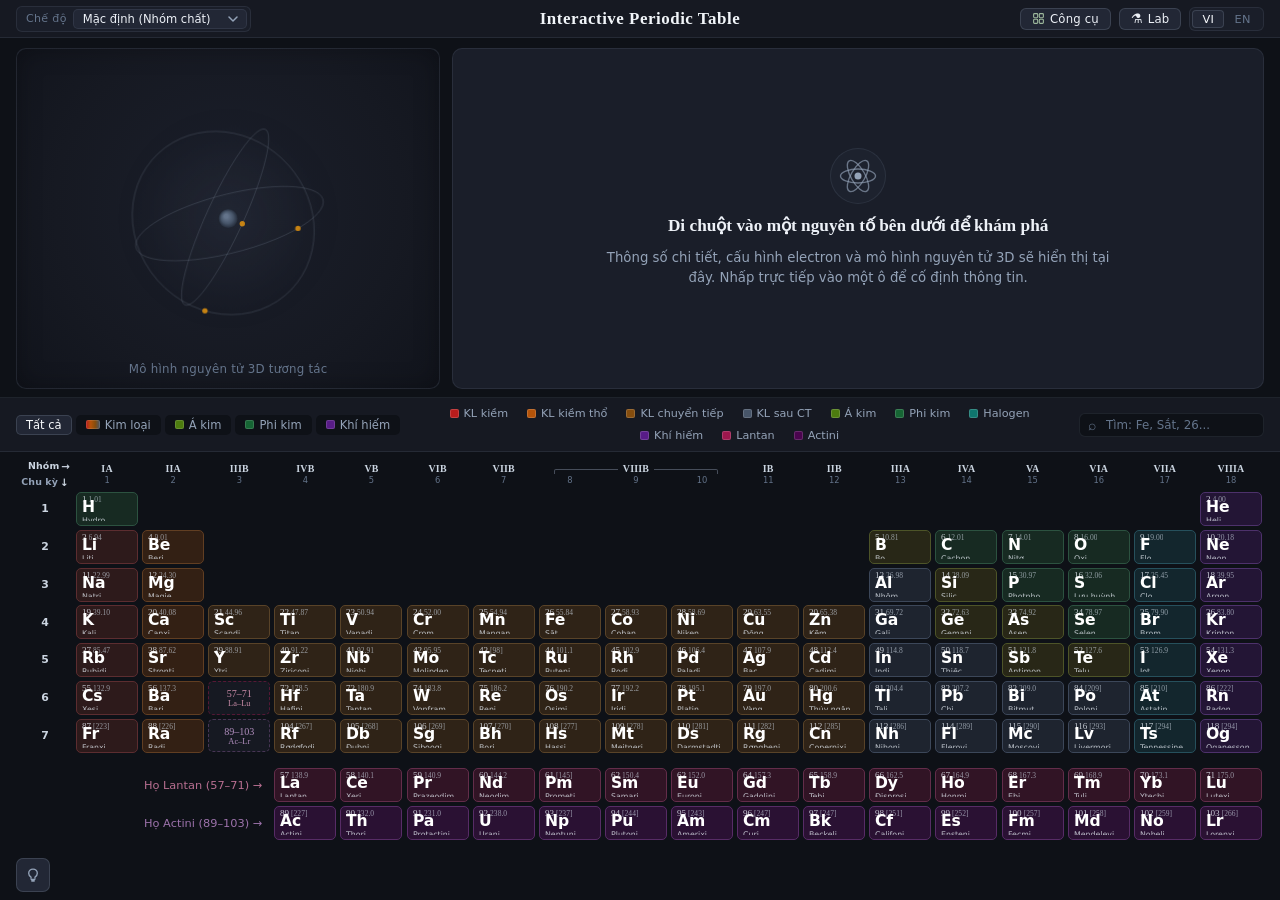
==== chemistry/index.html @ 3e371ff5 "update lap mach" ====
<!DOCTYPE html>
<html lang="vi">
<head>
  <meta charset="UTF-8" />
  <meta name="viewport" content="width=device-width, initial-scale=1.0" />
  <title>Interactive Periodic Table</title>
  <link rel="stylesheet" href="style.css?v=20261122-1" />
</head>
<body>
  <div class="app-shell">
    <!-- TOP HEADER BAR -->
    <header class="site-header">
      <div class="header-left">
        <div class="view-mode-wrap">
          <label class="view-mode-label" for="view-mode-select" data-i18n="viewModeLabel">Chế độ</label>
          <select id="view-mode-select" class="view-mode-select" aria-label="Chế độ hiển thị bảng tuần hoàn">
            <option value="default" data-i18n="modeDefault">Mặc định (Nhóm chất)</option>
            <option value="temperature" data-i18n="modeTemperature">Trạng thái theo nhiệt độ</option>
            <option value="electronegativity" data-i18n="modeElectronegativity">Độ âm điện</option>
            <option value="radius" data-i18n="modeRadius">Bán kính nguyên tử</option>
            <option value="ionization" data-i18n="modeIonization">Năng lượng ion hóa</option>
            <option value="density" data-i18n="modeDensity">Khối lượng riêng</option>
          </select>
        </div>
      </div>
      <div class="header-brand">
        <span class="brand-title">Interactive Periodic Table</span>
      </div>
      <div class="header-actions">
        <button type="button" class="lab-open-btn tools-open-btn" id="btn-open-tools">
          <svg class="tools-btn-svg" width="13" height="13" viewBox="0 0 16 16" fill="none" aria-hidden="true">
            <rect x="2" y="2" width="5" height="5" rx="1.1" stroke="currentColor" stroke-width="1.35" />
            <rect x="9" y="2" width="5" height="5" rx="1.1" stroke="currentColor" stroke-width="1.35" />
            <rect x="2" y="9" width="5" height="5" rx="1.1" stroke="currentColor" stroke-width="1.35" />
            <rect x="9" y="9" width="5" height="5" rx="1.1" stroke="currentColor" stroke-width="1.35" />
          </svg>
          <span data-i18n="toolsBtn">Công cụ</span>
        </button>
        <button type="button" class="lab-open-btn" id="btn-open-lab">
          <span class="lab-btn-icon desktop-only-glyph" aria-hidden="true">⚗️</span>
          <svg class="mobile-only-svg lab-btn-svg" width="13" height="13" viewBox="0 0 16 16" fill="none" aria-hidden="true">
            <path d="M5.75 2.25H10.25" stroke="currentColor" stroke-width="1.35" stroke-linecap="round" />
            <path d="M6.6 2.25V6.1L3.05 12.15C2.65 12.82 3.13 13.75 3.92 13.75H12.08C12.87 13.75 13.35 12.82 12.95 12.15L9.4 6.1V2.25" stroke="currentColor" stroke-width="1.35" stroke-linecap="round" stroke-linejoin="round" />
            <path d="M4.55 9.85H11.45" stroke="currentColor" stroke-width="1.25" stroke-linecap="round" />
          </svg>
          <span data-i18n="bondingLabBtn">Lab</span>
        </button>
        <div class="lang-switch" id="lang-switch" role="group" aria-label="Language switcher">
          <button type="button" class="lang-btn active" data-lang="vi">VI</button>
          <button type="button" class="lang-btn" data-lang="en">EN</button>
        </div>
      </div>
    </header>

    <!-- UPPER HALF: 3D ATOM MODEL & ELEMENT METRICS -->
    <section class="top-section is-empty" id="top-section" aria-label="Thông tin chi tiết và mô hình 3D nguyên tố">
      <!-- Backdrop for near-fullscreen 3D Atom inspection -->
      <div class="atom-expand-backdrop hidden" id="atom-expand-backdrop" aria-hidden="true"></div>

      <!-- Left: 3D Atomic Model Viewer (wrapped in stable grid slot for smooth expand/collapse) -->
      <div class="atom-stage-slot" id="atom-stage-slot">
        <div class="atom-stage" id="atom-stage">
        <canvas id="atom-canvas" aria-label="Mô hình 3D nguyên tử có thể xoay 360 độ"></canvas>

        <!-- Expanded-only element identity banner -->
        <div class="atom-expanded-banner hidden" id="atom-expanded-banner"></div>

        <!-- Idle caption when no element selected -->
        <div class="atom-idle-caption" id="atom-idle-caption" data-i18n="idleAtomCaption">
          Mô hình nguyên tử 3D tương tác
        </div>

        <!-- Top-left particle counter + compact atomic radius & active isotope bar -->
        <div class="atom-hud atom-hud-tl" id="atom-hud-particles">
          <div class="atom-particles-row">
            <span class="particle-pill p-proton" id="pill-proton">
              <i class="dot"></i> p⁺ <strong id="hud-protons">0</strong>
            </span>
            <span class="particle-pill p-neutron" id="pill-neutron">
              <i class="dot"></i> n⁰ <strong id="hud-neutrons">0</strong>
            </span>
            <span class="particle-pill p-electron" id="pill-electron">
              <i class="dot"></i> e⁻ <strong id="hud-electrons">0</strong>
            </span>
          </div>
          <div class="atom-sub-row">
            <div class="atom-radius-line" id="hud-radius-wrap">
              <span class="hud-radius-lbl" data-i18n="hudRadiusLabel">Bán kính:</span>
              <strong class="hud-radius-val" id="hud-radius">—</strong>
            </div>
            <div class="atom-isotope-chip hidden" id="hud-isotope-chip">
              <span class="iso-hud-badge" id="hud-isotope-label"></span>
              <button type="button" class="iso-hud-reset" id="btn-reset-isotope" title="Đặt lại về đồng vị phổ biến mặc định">
                <span aria-hidden="true">↺</span>
                <span data-i18n="isoResetShort">Mặc định</span>
              </button>
            </div>
          </div>
        </div>

        <!-- Top-right shell distribution -->
        <div class="atom-hud atom-hud-tr" id="hud-shells"></div>

        <!-- Bottom-left interaction hint -->
        <div class="atom-hud atom-hud-bl" id="atom-hud-hint">
          <span class="drag-hint" data-i18n="dragHint">↻ Kéo xoay 360° • Cuộn thu phóng</span>
        </div>

        <!-- Bottom-right 3D controls -->
        <div class="atom-hud atom-hud-br" id="atom-hud-controls">
          <button type="button" class="stage-btn active" id="btn-autorotate">
            <span id="autorotate-icon" class="desktop-only-glyph">⏸</span>
            <span class="mobile-only-svg autorotate-svg-wrap" aria-hidden="true">
              <svg class="ar-svg-pause" width="11" height="11" viewBox="0 0 16 16" fill="none">
                <rect x="3.75" y="2.75" width="2.75" height="10.5" rx="0.9" fill="currentColor" />
                <rect x="9.5" y="2.75" width="2.75" height="10.5" rx="0.9" fill="currentColor" />
              </svg>
              <svg class="ar-svg-play" width="11" height="11" viewBox="0 0 16 16" fill="none">
                <path d="M4.6 3.15L12.6 8L4.6 12.85V3.15Z" fill="currentColor" stroke="currentColor" stroke-width="1.1" stroke-linejoin="round" />
              </svg>
            </span>
            <span data-i18n="autoRotate">Tự xoay</span>
          </button>
          <button type="button" class="stage-btn speed-btn" id="btn-orbit-speed">
            <span class="speed-glyph" id="speed-icon" aria-hidden="true">»</span>
            <svg class="mobile-only-svg speed-pause-svg" width="10" height="10" viewBox="0 0 16 16" fill="none" aria-hidden="true">
              <rect x="3.75" y="2.75" width="2.75" height="10.5" rx="0.9" fill="currentColor" />
              <rect x="9.5" y="2.75" width="2.75" height="10.5" rx="0.9" fill="currentColor" />
            </svg>
            <span class="speed-val" id="speed-label">1×</span>
          </button>
          <button type="button" class="stage-btn" id="btn-mode">
            <span id="mode-label">Quỹ đạo 3D</span>
          </button>
          <button type="button" class="stage-btn icon-only" id="btn-reset" aria-label="Đặt lại góc nhìn">
            <span class="desktop-only-glyph" aria-hidden="true">⟲</span>
            <svg class="mobile-only-svg reset-btn-svg" width="13" height="13" viewBox="0 0 16 16" fill="none" aria-hidden="true">
              <path d="M3.2 8a4.8 4.8 0 1 0 1.4-3.4L3 6.2" stroke="currentColor" stroke-width="1.45" stroke-linecap="round" stroke-linejoin="round" />
              <path d="M3 3.2V6.2H6" stroke="currentColor" stroke-width="1.45" stroke-linecap="round" stroke-linejoin="round" />
            </svg>
          </button>
          <button type="button" class="stage-btn icon-only expand-btn" id="btn-expand-atom" aria-pressed="false" aria-label="Phóng to mô hình 3D">
            <svg class="expand-icon-open" width="12" height="12" viewBox="0 0 16 16" fill="none" aria-hidden="true">
              <path d="M2.5 6V2.5H6M10 2.5H13.5V6M13.5 10V13.5H10M6 13.5H2.5V10" stroke="currentColor" stroke-width="1.55" stroke-linecap="round" stroke-linejoin="round" />
            </svg>
            <svg class="expand-icon-close hidden" width="12" height="12" viewBox="0 0 16 16" fill="none" aria-hidden="true">
              <path d="M6 2.5V6H2.5M13.5 6H10V2.5M10 13.5V10H13.5M2.5 10H6V13.5" stroke="currentColor" stroke-width="1.55" stroke-linecap="round" stroke-linejoin="round" />
            </svg>
          </button>
        </div>
        </div>
      </div>

      <!-- Right: Element Properties Dashboard -->
      <div class="inspector-panel" id="inspector-panel">
        <!-- Empty / Idle State before hovering or locking any element -->
        <div class="inspector-empty" id="inspector-empty">
          <div class="empty-orbit-icon" aria-hidden="true">
            <svg width="42" height="42" viewBox="0 0 48 48" fill="none">
              <ellipse cx="24" cy="24" rx="20" ry="8" stroke="currentColor" stroke-width="1.6" opacity="0.65" />
              <ellipse cx="24" cy="24" rx="20" ry="8" stroke="currentColor" stroke-width="1.6" opacity="0.65" transform="rotate(60 24 24)" />
              <ellipse cx="24" cy="24" rx="20" ry="8" stroke="currentColor" stroke-width="1.6" opacity="0.65" transform="rotate(120 24 24)" />
              <circle cx="24" cy="24" r="4" fill="currentColor" />
            </svg>
          </div>
          <h2 class="empty-title" id="empty-title" data-i18n="emptyTitle">Di chuột vào một nguyên tố bên dưới để khám phá</h2>
          <p class="empty-desc" id="empty-desc" data-i18n="emptyDesc">
            Thông số chi tiết, cấu hình electron và mô hình nguyên tử 3D sẽ hiển thị tại đây. Nhấp trực tiếp vào một ô để cố định thông tin.
          </p>
        </div>

        <!-- Active Element Metrics View -->
        <div class="inspector-content hidden" id="inspector-content">
          <div class="inspector-header">
            <div class="hero-identity">
              <div class="hero-tile" id="hero-tile">
                <span class="hero-z" id="info-number"></span>
                <span class="hero-sym" id="info-symbol"></span>
                <span class="hero-mass" id="info-mass-short"></span>
              </div>
              <div class="hero-titles">
                <div class="hero-name-row">
                  <h1 id="info-name"></h1>
                  <span class="hero-en-name" id="info-en-name"></span>
                </div>
                <div class="hero-badges">
                  <span class="badge badge-macro" id="info-macro"></span>
                  <span class="badge badge-category" id="info-category"></span>
                  <span class="badge badge-phase" id="info-phase"></span>
                </div>
              </div>
            </div>

            <div class="inspector-header-actions">
              <button type="button" class="lab-send-btn" id="btn-send-to-lab">
                <span class="desktop-only-glyph" aria-hidden="true">⚗️</span>
                <svg class="mobile-only-svg lab-btn-svg" width="13" height="13" viewBox="0 0 16 16" fill="none" aria-hidden="true">
                  <path d="M5.75 2.25H10.25" stroke="currentColor" stroke-width="1.35" stroke-linecap="round" />
                  <path d="M6.6 2.25V6.1L3.05 12.15C2.65 12.82 3.13 13.75 3.92 13.75H12.08C12.87 13.75 13.35 12.82 12.95 12.15L9.4 6.1V2.25" stroke="currentColor" stroke-width="1.35" stroke-linecap="round" stroke-linejoin="round" />
                  <path d="M4.55 9.85H11.45" stroke="currentColor" stroke-width="1.25" stroke-linecap="round" />
                </svg>
                <span data-i18n="sendToLabBtn">Đưa vào Lab</span>
              </button>
              <button type="button" class="details-trigger-btn" id="btn-open-details">
                <span class="details-arrow" aria-hidden="true">→</span>
                <span data-i18n="detailsBtn">Khám phá chi tiết</span>
              </button>
            </div>
          </div>

          <!-- Dedicated Full & Shorthand Electron Configuration Bar -->
          <div class="econfig-bar" id="econfig-bar" role="button" tabindex="0" aria-expanded="false" aria-controls="orbital-popover">
            <span class="econfig-label" data-i18n="mConfig">Cấu hình electron</span>
            <div class="econfig-full mono" id="econfig-full"></div>
            <span class="econfig-short mono" id="econfig-short"></span>
            <span class="econfig-orbital-hint" id="econfig-orbital-hint" aria-hidden="true">
              <span class="econfig-hint-glyph">[↑↓]</span>
              <span class="econfig-hint-caret">▾</span>
            </span>
          </div>

          <!-- Metrics Grid (4 x 3) -->
          <div class="metrics-grid">
            <div class="metric-card">
              <span class="metric-label" data-i18n="mMass">Nguyên tử khối</span>
              <span class="metric-value" id="m-mass"></span>
            </div>
            <div class="metric-card">
              <span class="metric-label" data-i18n="mOuter">Electron lớp ngoài</span>
              <span class="metric-value" id="m-outer"></span>
            </div>
            <div class="metric-card">
              <span class="metric-label" data-i18n="mEneg">Độ âm điện (Pauling)</span>
              <span class="metric-value" id="m-eneg"></span>
            </div>
            <div class="metric-card">
              <span class="metric-label" data-i18n="mSpecHeat">Nhiệt dung riêng</span>
              <span class="metric-value" id="m-specheat"></span>
            </div>
            <div class="metric-card">
              <span class="metric-label" data-i18n="mIoniz">Năng lượng ion hóa I₁</span>
              <span class="metric-value" id="m-ioniz"></span>
            </div>
            <div class="metric-card">
              <span class="metric-label" data-i18n="mDensity">Khối lượng riêng</span>
              <span class="metric-value" id="m-density"></span>
            </div>
            <div class="metric-card">
              <span class="metric-label" data-i18n="mMelt">Nhiệt độ nóng chảy</span>
              <span class="metric-value" id="m-melt"></span>
            </div>
            <div class="metric-card">
              <span class="metric-label" data-i18n="mBoil">Nhiệt độ sôi</span>
              <span class="metric-value" id="m-boil"></span>
            </div>
            <div class="metric-card">
              <span class="metric-label" data-i18n="mOx">Số oxi hóa phổ biến</span>
              <span class="metric-value" id="m-ox"></span>
            </div>
            <div class="metric-card">
              <span class="metric-label" data-i18n="mPos">Vị trí & Phân lớp</span>
              <span class="metric-value" id="m-pos"></span>
            </div>
            <div class="metric-card">
              <span class="metric-label" data-i18n="mShells">Số lớp / Lớp vỏ e⁻</span>
              <span class="metric-value mono" id="m-shells"></span>
            </div>
            <div class="metric-card">
              <span class="metric-label" data-i18n="mYear">Năm phát hiện</span>
              <span class="metric-value" id="m-year"></span>
            </div>
          </div>
        </div>
      </div>
    </section>

    <!-- MIDDLE RIBBON: CATEGORY LEGEND & QUICK SEARCH -->
    <nav class="legend-bar" aria-label="Phân loại và tìm kiếm nguyên tố">
      <div class="macro-filters" id="macro-filters">
        <button type="button" class="filter-chip active" data-macro="all" data-i18n="filterAll">Tất cả</button>
        <button type="button" class="filter-chip" data-macro="metal">
          <span class="swatch-multi"></span> <span data-i18n="filterMetal">Kim loại</span>
        </button>
        <button type="button" class="filter-chip" data-macro="metalloid">
          <span class="swatch sw-metalloid"></span> <span data-i18n="filterMetalloid">Á kim</span>
        </button>
        <button type="button" class="filter-chip" data-macro="nonmetal">
          <span class="swatch sw-nonmetal"></span> <span data-i18n="filterNonmetal">Phi kim</span>
        </button>
        <button type="button" class="filter-chip" data-macro="noble-gas">
          <span class="swatch sw-noble"></span> <span data-i18n="filterNoble">Khí hiếm</span>
        </button>
      </div>

      <div class="sub-legend" id="sub-legend"></div>

      <!-- TEMPERATURE SLIDER CONTROLS (shown in Temperature mode) -->
      <div class="temp-controls hidden" id="temp-controls" aria-label="Điều khiển nhiệt độ">
        <div class="temp-readout">
          <span class="temp-val-c" id="temp-val-c">25°C</span>
          <span class="temp-val-sep">/</span>
          <span class="temp-val-k" id="temp-val-k">298 K</span>
        </div>

        <div class="temp-slider-wrap">
          <input
            type="range"
            id="temp-slider"
            class="temp-slider"
            min="-273"
            max="6000"
            step="1"
            value="25"
            aria-label="Thanh trượt nhiệt độ theo độ C"
          />
        </div>

        <div class="temp-presets" id="temp-presets">
          <button type="button" class="temp-preset-btn" data-temp="-200">-200°C</button>
          <button type="button" class="temp-preset-btn active" data-temp="25">25°C</button>
          <button type="button" class="temp-preset-btn" data-temp="1000">1000°C</button>
          <button type="button" class="temp-preset-btn" data-temp="3500">3500°C</button>
          <button type="button" class="temp-reset-btn" id="temp-reset-btn" title="Đặt lại 25°C">↺ 25°C</button>
        </div>

        <div class="temp-counters" id="temp-counters">
          <span class="temp-count-pill st-solid">
            <i class="st-dot"></i>
            <span data-i18n="stateSolid">Rắn</span>
            <strong id="count-solid">0</strong>
          </span>
          <span class="temp-count-pill st-liquid">
            <i class="st-dot"></i>
            <span data-i18n="stateLiquid">Lỏng</span>
            <strong id="count-liquid">0</strong>
          </span>
          <span class="temp-count-pill st-gas">
            <i class="st-dot"></i>
            <span data-i18n="stateGas">Khí</span>
            <strong id="count-gas">0</strong>
          </span>
          <span class="temp-count-pill st-unknown">
            <i class="st-dot"></i>
            <span data-i18n="stateUnknownShort">Chưa rõ</span>
            <strong id="count-unknown">0</strong>
          </span>
        </div>
      </div>

      <!-- HEATMAP COLORBAR LEGEND (shown in Periodic Trends Heatmap modes) -->
      <div class="heatmap-controls hidden" id="heatmap-controls" aria-label="Chú giải bản đồ nhiệt">
        <div class="heatmap-meta">
          <span class="heatmap-title" id="heatmap-title">Độ âm điện</span>
          <span class="heatmap-scale-badge hidden" id="heatmap-log-badge" data-i18n="heatmapLogScale">Thang log₁₀</span>
        </div>
        <div class="heatmap-colorbar-wrap">
          <span class="heatmap-bound" id="heatmap-min">0.70</span>
          <div class="heatmap-gradient-bar" aria-hidden="true"></div>
          <span class="heatmap-bound" id="heatmap-max">3.98</span>
          <span class="heatmap-unit" id="heatmap-unit">Pauling</span>
        </div>
        <div class="heatmap-null-legend">
          <span class="heatmap-null-swatch" aria-hidden="true"></span>
          <span data-i18n="heatmapNoData">Không có dữ liệu (—)</span>
        </div>
        <button type="button" class="mode-exit-btn" id="heatmap-reset-btn" data-i18n="modeBackDefault">
          ↺ Mặc định
        </button>
      </div>

      <div class="search-box">
        <span class="search-icon">⌕</span>
        <input
          type="text"
          id="search-input"
          placeholder="Tìm: Fe, Sắt, 26..."
          autocomplete="off"
          aria-label="Tìm kiếm nguyên tố"
        />
        <button type="button" class="search-clear hidden" id="search-clear">✕</button>
      </div>
    </nav>

    <!-- LOWER HALF: FULL 118-ELEMENT PERIODIC TABLE -->
    <main class="table-section" aria-label="Bảng tuần hoàn các nguyên tố hóa học">
      <div class="periodic-wrapper" id="periodic-wrapper">
        <div class="periodic-grid" id="periodic-grid"></div>
      </div>
    </main>

    <!-- BOTTOM-LEFT PAGE FOOTER SLOT: Chemistry Fun Fact Trigger -->
    <footer class="page-footer-slot" aria-label="Tiện ích cuối trang">
      <button
        type="button"
        class="fun-fact-btn"
        id="btn-fun-fact"
        title="Sự thật thú vị"
        aria-label="Sự thật thú vị"
        aria-haspopup="dialog"
        aria-expanded="false"
        aria-controls="fun-fact-modal"
      >
        <svg class="fun-fact-btn-svg" width="16" height="16" viewBox="0 0 16 16" fill="none" aria-hidden="true">
          <path
            d="M6 11.2V10.1C4.55 9.3 3.7 7.9 3.7 6.35C3.7 3.95 5.62 2.05 8 2.05C10.38 2.05 12.3 3.95 12.3 6.35C12.3 7.9 11.45 9.3 10 10.1V11.2"
            stroke="currentColor"
            stroke-width="1.35"
            stroke-linecap="round"
            stroke-linejoin="round"
          />
          <path
            d="M6.2 12.5H9.8M6.8 14H9.2"
            stroke="currentColor"
            stroke-width="1.35"
            stroke-linecap="round"
          />
        </svg>
      </button>
    </footer>
  </div>

  <!-- MOBILE-ONLY LOCKED ELEMENT ACTION BAR (hidden on desktop & when unlocked) -->
  <div
    class="mobile-lock-bar hidden"
    id="mobile-lock-bar"
    role="region"
    aria-label="Thao tác nguyên tố đang khóa"
    aria-hidden="true"
  >
    <button type="button" class="mobile-lock-info" id="btn-mobile-scroll-top" title="Cuộn lên xem mô hình 3D và thông số">
      <span class="mobile-lock-tile" id="mobile-lock-tile">
        <span class="mobile-lock-z" id="mobile-lock-z"></span>
        <span class="mobile-lock-sym" id="mobile-lock-sym"></span>
      </span>
      <span class="mobile-lock-text">
        <span class="mobile-lock-name" id="mobile-lock-name"></span>
        <span class="mobile-lock-sub" id="mobile-lock-sub"></span>
      </span>
    </button>
    <div class="mobile-lock-actions">
      <button type="button" class="mobile-details-btn" id="btn-mobile-open-details">
        <span class="details-arrow" aria-hidden="true">→</span>
        <span data-i18n="detailsBtn">Khám phá chi tiết</span>
      </button>
      <button
        type="button"
        class="mobile-unlock-btn"
        id="btn-mobile-unlock"
        title="Bỏ khóa nguyên tố"
        aria-label="Bỏ khóa nguyên tố"
      >✕</button>
    </div>
  </div>

  <!-- CHEMISTRY FUN FACT CENTERED COMPACT MODAL -->
  <div
    class="fun-fact-modal"
    id="fun-fact-modal"
    role="dialog"
    aria-modal="true"
    aria-labelledby="ff-title"
    aria-hidden="true"
  >
    <div class="ff-backdrop" id="ff-backdrop"></div>
    <div class="ff-dialog" id="ff-dialog">
      <div class="ff-header">
        <div class="ff-header-title-wrap">
          <svg class="ff-header-icon" width="15" height="15" viewBox="0 0 16 16" fill="none" aria-hidden="true">
            <path
              d="M6 11.2V10.1C4.55 9.3 3.7 7.9 3.7 6.35C3.7 3.95 5.62 2.05 8 2.05C10.38 2.05 12.3 3.95 12.3 6.35C12.3 7.9 11.45 9.3 10 10.1V11.2"
              stroke="currentColor"
              stroke-width="1.35"
              stroke-linecap="round"
              stroke-linejoin="round"
            />
            <path
              d="M6.2 12.5H9.8M6.8 14H9.2"
              stroke="currentColor"
              stroke-width="1.35"
              stroke-linecap="round"
            />
          </svg>
          <h2 class="ff-title" id="ff-title">Sự thật hóa học</h2>
        </div>
        <button
          type="button"
          class="ff-close-btn"
          id="ff-close"
          title="Đóng"
          aria-label="Đóng"
        >✕</button>
      </div>
      <div class="ff-body">
        <div class="ff-content-stage" id="ff-stage">
          <p class="ff-text" id="ff-text"></p>
        </div>
      </div>
      <div class="ff-footer">
        <button type="button" class="ff-element-btn hidden" id="ff-view-element"></button>
        <button
          type="button"
          class="ff-next-btn"
          id="ff-next"
          title="Câu tiếp theo"
          aria-label="Câu tiếp theo"
        >
          <svg class="ff-next-arrow" width="16" height="16" viewBox="0 0 16 16" fill="none" aria-hidden="true">
            <path
              d="M3.25 8H12.5M8.75 4.25L12.5 8L8.75 11.75"
              stroke="currentColor"
              stroke-width="1.5"
              stroke-linecap="round"
              stroke-linejoin="round"
            />
          </svg>
        </button>
      </div>
    </div>
  </div>

  <!-- ELEMENT APPLICATIONS & CHARACTERISTICS MODAL -->
  <div class="detail-modal hidden" id="detail-modal" role="dialog" aria-modal="true" aria-labelledby="modal-title">
    <div class="detail-backdrop" id="detail-backdrop"></div>
    <div class="detail-dialog" id="detail-dialog">
      <div class="detail-header">
        <div class="detail-identity">
          <div class="detail-tile" id="modal-tile">
            <span class="detail-tile-z" id="modal-number"></span>
            <span class="detail-tile-sym" id="modal-symbol"></span>
          </div>
          <div class="detail-titles">
            <div class="detail-name-row">
              <h2 id="modal-title"></h2>
              <span class="detail-subname" id="modal-subname"></span>
            </div>
            <div class="detail-badges">
              <span class="badge badge-macro" id="modal-macro"></span>
              <span class="badge badge-category" id="modal-category"></span>
              <span class="badge badge-phase" id="modal-phase"></span>
            </div>
          </div>
        </div>
        <button type="button" class="detail-close-btn" id="btn-close-details" aria-label="Đóng">✕</button>
      </div>

      <div class="detail-body">
        <div class="detail-section">
          <h3 class="detail-section-title" data-i18n="modalOverview">Tổng quan</h3>
          <p class="detail-overview" id="modal-summary"></p>
        </div>

        <div class="detail-section" id="modal-spectrum-section">
          <h3 class="detail-section-title" id="modal-spectrum-title" data-i18n="modalSpectrum">Quang phổ phát xạ (380–750 nm)</h3>
          <div class="spectrum-row" id="modal-spectrum-row">
            <div class="spectrum-box" id="modal-spectrum-box"></div>
            <div class="flame-card hidden" id="modal-flame-card"></div>
          </div>
        </div>

        <div class="detail-section" id="modal-isotopes-section">
          <div class="iso-section-head">
            <h3 class="detail-section-title" data-i18n="modalIsotopes">Đồng vị phổ biến &amp; Chu kì bán rã</h3>
            <span class="iso-section-hint" data-i18n="modalIsotopesHint">Bấm để xem mô hình 3D (n⁰ = A − Z)</span>
          </div>
          <div class="isotopes-grid" id="modal-isotopes-grid"></div>
        </div>

        <div class="detail-section">
          <h3 class="detail-section-title" data-i18n="modalTraits">Đặc trưng nổi bật</h3>
          <ul class="detail-list" id="modal-traits"></ul>
        </div>

        <div class="detail-section">
          <h3 class="detail-section-title" data-i18n="modalApps">Ứng dụng thực tế</h3>
          <ul class="detail-list detail-apps-list" id="modal-apps"></ul>
        </div>
      </div>

      <div class="detail-footer">
        <div class="detail-meta-strip">
          <span class="detail-meta-item" id="modal-meta-config"></span>
          <span class="detail-meta-sep">•</span>
          <span class="detail-meta-item" id="modal-meta-year"></span>
        </div>
        <button type="button" class="detail-done-btn" id="btn-close-details-footer" data-i18n="modalClose">Đóng</button>
      </div>
    </div>
  </div>

  <!-- LAB MODAL (3 Split Panels: Atomic Bonding, Chemical Reactions & Organic Carbon Chain Builder) -->
  <div class="detail-modal lab-modal hidden" id="lab-modal" role="dialog" aria-modal="true" aria-label="Lab">
    <div class="detail-backdrop" id="lab-backdrop"></div>
    <div class="detail-dialog lab-dialog" id="lab-dialog">
      <!-- Fixed 3-Panel Split Header (3 equal tabs + close button) -->
      <div class="lab-split-header" id="lab-tabs" role="tablist" aria-label="Chế độ Lab">
        <button
          type="button"
          class="lab-tab-btn active"
          id="lab-tab-bonding"
          data-lab-tab="bonding"
          role="tab"
          aria-selected="true"
          aria-controls="lab-panel-bonding"
        >
          <span class="lab-tab-icon" aria-hidden="true">
            <span class="desktop-only-glyph">⚛</span>
            <svg class="mobile-only-svg lab-atom-svg" width="18" height="18" viewBox="0 0 20 20" fill="none">
              <ellipse cx="10" cy="10" rx="8.1" ry="3.2" stroke="currentColor" stroke-width="1.25" />
              <ellipse cx="10" cy="10" rx="8.1" ry="3.2" stroke="currentColor" stroke-width="1.25" transform="rotate(60 10 10)" />
              <ellipse cx="10" cy="10" rx="8.1" ry="3.2" stroke="currentColor" stroke-width="1.25" transform="rotate(120 10 10)" />
              <circle cx="10" cy="10" r="1.85" fill="currentColor" />
            </svg>
          </span>
          <span class="lab-tab-copy">
            <span class="lab-tab-title" data-i18n-lab="tabBonding">Liên kết nguyên tử</span>
            <span class="lab-tab-sub" data-i18n-lab="tabBondingSub">Phân tích Δχ, kiểu liên kết &amp; mô phỏng electron</span>
          </span>
        </button>
        <button
          type="button"
          class="lab-tab-btn"
          id="lab-tab-reactions"
          data-lab-tab="reactions"
          role="tab"
          aria-selected="false"
          aria-controls="lab-panel-reactions"
        >
          <span class="lab-tab-icon" aria-hidden="true">⇌</span>
          <span class="lab-tab-copy">
            <span class="lab-tab-title" data-i18n-lab="tabReactions">Phản ứng hóa học</span>
            <span class="lab-tab-sub" data-i18n-lab="tabReactionsSub">Dự đoán sản phẩm, cân bằng &amp; minh họa phân tử</span>
          </span>
        </button>
        <button
          type="button"
          class="lab-tab-btn"
          id="lab-tab-organic"
          data-lab-tab="organic"
          role="tab"
          aria-selected="false"
          aria-controls="lab-panel-organic"
        >
          <span class="lab-tab-icon" aria-hidden="true">
            <svg width="17" height="17" viewBox="0 0 20 20" fill="none">
              <polygon points="10,2.8 16.2,6.4 16.2,13.6 10,17.2 3.8,13.6 3.8,6.4" stroke="currentColor" stroke-width="1.45" stroke-linejoin="round" />
              <line x1="10" y1="5.4" x2="13.8" y2="7.6" stroke="currentColor" stroke-width="1.25" stroke-linecap="round" />
              <line x1="13.8" y1="12.4" x2="10" y2="14.6" stroke="currentColor" stroke-width="1.25" stroke-linecap="round" />
              <line x1="6.2" y1="12.4" x2="6.2" y2="7.6" stroke="currentColor" stroke-width="1.25" stroke-linecap="round" />
            </svg>
          </span>
          <span class="lab-tab-copy">
            <span class="lab-tab-title" data-i18n-lab="tabOrganic">Lắp ráp phân tử</span>
            <span class="lab-tab-sub" data-i18n-lab="tabOrganicSub">Xếp mạch thẳng, nhánh &amp; mạch vòng 2D</span>
          </span>
        </button>
        <button type="button" class="detail-close-btn lab-split-close" id="btn-close-lab" aria-label="Đóng">✕</button>
      </div>

      <div class="detail-body lab-body">
        <!-- TAB 1: ATOMIC BONDING LAB -->
        <div class="lab-tab-panel" id="lab-panel-bonding" role="tabpanel" aria-labelledby="lab-tab-bonding">
          <!-- Sample Preset Pairs -->
          <div class="lab-presets-row">
            <span class="lab-presets-label" data-i18n-lab="presetsLabel">Cặp mẫu thú vị:</span>
            <div class="lab-presets-list" id="lab-presets-list"></div>
          </div>

          <!-- Element A & B Pickers + Swap -->
          <div class="lab-pickers-row">
            <div class="lab-picker-card" id="lab-picker-a" data-slot="a">
              <div class="lab-picker-top">
                <span class="lab-slot-badge" data-i18n-lab="slotA">Nguyên tố A</span>
                <div class="lab-search-wrap">
                  <span class="lab-search-icon" aria-hidden="true">⌕</span>
                  <input
                    type="text"
                    class="lab-search-input"
                    id="lab-search-a"
                    autocomplete="off"
                    spellcheck="false"
                  />
                  <div class="lab-dropdown hidden" id="lab-dropdown-a" role="listbox"></div>
                </div>
              </div>
              <div class="lab-selected-preview" id="lab-preview-a"></div>
            </div>

            <button type="button" class="lab-swap-btn" id="lab-swap-btn" title="Hoán đổi A và B" aria-label="Hoán đổi hai nguyên tố">
              ⇄
            </button>

            <div class="lab-picker-card" id="lab-picker-b" data-slot="b">
              <div class="lab-picker-top">
                <span class="lab-slot-badge" data-i18n-lab="slotB">Nguyên tố B</span>
                <div class="lab-search-wrap">
                  <span class="lab-search-icon" aria-hidden="true">⌕</span>
                  <input
                    type="text"
                    class="lab-search-input"
                    id="lab-search-b"
                    autocomplete="off"
                    spellcheck="false"
                  />
                  <div class="lab-dropdown hidden" id="lab-dropdown-b" role="listbox"></div>
                </div>
              </div>
              <div class="lab-selected-preview" id="lab-preview-b"></div>
            </div>
          </div>

          <!-- Animated SVG Bonding Visualization -->
          <div class="lab-visual-stage" id="lab-visual-stage">
            <div class="lab-svg-host" id="lab-svg-host" aria-live="polite"></div>
          </div>

          <!-- Analysis & Compound Result Grid -->
          <div class="lab-results-grid">
            <div class="lab-analysis-card" id="lab-analysis-card">
              <div class="lab-analysis-head">
                <span class="lab-bond-badge" id="lab-bond-badge"></span>
                <div class="lab-delta-pill">
                  <span class="lab-delta-label">Δχ = |χ<sub>A</sub> − χ<sub>B</sub>|</span>
                  <strong class="lab-delta-val" id="lab-delta-val">0.00</strong>
                </div>
              </div>

              <div class="lab-scale-wrap" id="lab-scale-wrap">
                <div class="lab-scale-bar">
                  <span class="scale-zone zone-nonpolar" style="width: 12.1%"></span>
                  <span class="scale-zone zone-polar" style="width: 39.4%"></span>
                  <span class="scale-zone zone-ionic" style="width: 48.5%"></span>
                  <span class="lab-scale-pin" id="lab-scale-pin"></span>
                </div>
                <div class="lab-scale-ticks">
                  <span>0.0</span>
                  <span style="left: 12.1%">0.4</span>
                  <span style="left: 51.5%">1.7</span>
                  <span>3.3+</span>
                </div>
              </div>

              <p class="lab-analysis-desc" id="lab-analysis-desc"></p>
              <div class="lab-callout hidden" id="lab-callout"></div>
            </div>

            <div class="lab-compound-card" id="lab-compound-card">
              <div class="lab-compound-eyebrow" id="lab-compound-eyebrow"></div>
              <div class="lab-compound-formula" id="lab-compound-formula"></div>
              <div class="lab-compound-name" id="lab-compound-name"></div>
              <p class="lab-compound-desc" id="lab-compound-desc"></p>
            </div>
          </div>
        </div>

        <!-- TAB 2: CHEMICAL REACTIONS LAB -->
        <div class="lab-tab-panel hidden" id="lab-panel-reactions" role="tabpanel" aria-labelledby="lab-tab-reactions">
          <!-- Quick Sample Reaction Presets -->
          <div class="lab-presets-row rxn-presets-row">
            <span class="lab-presets-label" data-i18n-rxn="presetsLabel">Ví dụ nhanh:</span>
            <div class="rxn-preset-filter" id="rxn-preset-filter" role="group" aria-label="Nhóm ví dụ phản ứng">
              <button type="button" class="rxn-preset-tab active" data-preset-group="inorganic" aria-pressed="true" data-i18n-rxn="presetGroupInorganic">Vô cơ</button>
              <button type="button" class="rxn-preset-tab" data-preset-group="organic" aria-pressed="false" data-i18n-rxn="presetGroupOrganic">Hữu cơ</button>
            </div>
            <div class="lab-presets-list" id="rxn-presets-list"></div>
          </div>

          <!-- Reactants Input Area -->
          <div class="rxn-input-panel">
            <div class="rxn-slots-row" id="rxn-slots-row">
              <!-- Reactant 1 -->
              <div class="rxn-slot" id="rxn-slot-0">
                <div class="rxn-slot-head">
                  <label class="rxn-slot-label" id="rxn-label-0" for="rxn-input-0">Chất 1</label>
                </div>
                <div class="rxn-input-wrap">
                  <input
                    type="text"
                    class="rxn-input mono"
                    id="rxn-input-0"
                    autocomplete="off"
                    spellcheck="false"
                    placeholder="vd: HCl, Fe, BaCl2..."
                  />
                  <div class="rxn-dropdown hidden" id="rxn-dropdown-0" role="listbox"></div>
                </div>
                <div class="rxn-slot-error hidden" id="rxn-error-0" role="alert"></div>
              </div>

              <span class="rxn-plus-op" aria-hidden="true">+</span>

              <!-- Reactant 2 -->
              <div class="rxn-slot" id="rxn-slot-1">
                <div class="rxn-slot-head">
                  <label class="rxn-slot-label" id="rxn-label-1" for="rxn-input-1">Chất 2</label>
                </div>
                <div class="rxn-input-wrap">
                  <input
                    type="text"
                    class="rxn-input mono"
                    id="rxn-input-1"
                    autocomplete="off"
                    spellcheck="false"
                    placeholder="vd: NaOH, H2SO4, Na2SO4..."
                  />
                  <div class="rxn-dropdown hidden" id="rxn-dropdown-1" role="listbox"></div>
                </div>
                <div class="rxn-slot-error hidden" id="rxn-error-1" role="alert"></div>
              </div>

              <span class="rxn-plus-op hidden" id="rxn-plus-2" aria-hidden="true">+</span>

              <!-- Optional Reactant 3 -->
              <div class="rxn-slot hidden" id="rxn-slot-2">
                <div class="rxn-slot-head">
                  <label class="rxn-slot-label" id="rxn-label-2" for="rxn-input-2">Chất 3</label>
                  <button type="button" class="rxn-remove-slot-btn" id="rxn-remove-2" title="Bỏ chất thứ 3" aria-label="Bỏ chất thứ 3">✕</button>
                </div>
                <div class="rxn-input-wrap">
                  <input
                    type="text"
                    class="rxn-input mono"
                    id="rxn-input-2"
                    autocomplete="off"
                    spellcheck="false"
                    placeholder="vd: H2O, O2, NaCl..."
                  />
                  <div class="rxn-dropdown hidden" id="rxn-dropdown-2" role="listbox"></div>
                </div>
                <div class="rxn-slot-error hidden" id="rxn-error-2" role="alert"></div>
              </div>
            </div>

            <!-- Global Validation Error (e.g. duplicate reactants) -->
            <div class="rxn-global-error hidden" id="rxn-global-error" role="alert"></div>

            <!-- Action Controls Row -->
            <div class="rxn-actions-row">
              <div class="rxn-actions-left">
                <button type="button" class="rxn-util-btn" id="rxn-btn-add-third" data-i18n-rxn="addThirdBtn">+ Thêm chất thứ 3</button>
                <button type="button" class="rxn-util-btn rxn-clear-btn" id="rxn-btn-clear" data-i18n-rxn="clearAllBtn">Xóa tất cả</button>
              </div>
              <button type="button" class="rxn-primary-btn" id="rxn-btn-react">
                <span data-i18n-rxn="reactBtn">Phản ứng</span>
                <span class="rxn-btn-arrow" aria-hidden="true">→</span>
              </button>
            </div>
          </div>

          <!-- Reaction Result Section -->
          <div class="rxn-result-section" id="rxn-result-section" aria-live="polite">
            <div class="rxn-empty-state hidden" id="rxn-empty-state"></div>

            <div class="rxn-result-card" id="rxn-result-card">
              <div class="rxn-badges-row">
                <span class="rxn-type-badge" id="rxn-type-badge"></span>
                <span class="rxn-source-badge" id="rxn-source-badge"></span>
              </div>

              <div class="rxn-equation-stage" id="rxn-equation-stage"></div>

              <!-- Animated Pure-SVG Molecular Reaction Stage -->
              <div class="rxn-visual-stage" id="rxn-visual-stage">
                <div class="rxn-visual-toolbar">
                  <span class="rxn-visual-eyebrow" data-i18n-rxn="visualTitle">Minh họa phân tử</span>
                  <button type="button" class="rxn-replay-btn" id="rxn-btn-replay">
                    <span aria-hidden="true">↻</span>
                    <span data-i18n-rxn="replayBtn">Phát lại</span>
                  </button>
                </div>
                <div class="rxn-svg-host" id="rxn-svg-host" aria-live="polite"></div>
                <div class="rxn-visual-legend" id="rxn-visual-legend">
                  <span class="rxn-leg-item">
                    <svg class="rxn-leg-swatch" width="18" height="8" viewBox="0 0 18 8" aria-hidden="true">
                      <line x1="1" y1="4" x2="17" y2="4" stroke="#94a3b8" stroke-width="1.8" stroke-linecap="round" />
                    </svg>
                    <span data-i18n-rxn="legCovalent">Cộng hóa trị</span>
                  </span>
                  <span class="rxn-leg-item">
                    <svg class="rxn-leg-swatch" width="18" height="8" viewBox="0 0 18 8" aria-hidden="true">
                      <line x1="1" y1="4" x2="17" y2="4" stroke="#94a3b8" stroke-width="1.5" stroke-dasharray="3 3" />
                    </svg>
                    <span data-i18n-rxn="legIonic">Tương tác ion</span>
                  </span>
                  <span class="rxn-leg-item">
                    <span class="rxn-leg-sym is-gas" aria-hidden="true">↑</span>
                    <span data-i18n-rxn="legGas">Khí bay hơi</span>
                  </span>
                  <span class="rxn-leg-item">
                    <span class="rxn-leg-sym is-ppt" aria-hidden="true">↓</span>
                    <span data-i18n-rxn="legPpt">Kết tủa</span>
                  </span>
                </div>
              </div>

              <div class="rxn-spectator-note hidden" id="rxn-spectator-note"></div>

              <div class="rxn-explain-grid">
                <div class="rxn-explain-block">
                  <span class="rxn-explain-eyebrow" id="rxn-phen-label">Hiện tượng thực tế</span>
                  <p class="rxn-explain-text" id="rxn-phen-text"></p>
                </div>
                <div class="rxn-explain-block">
                  <span class="rxn-explain-eyebrow" id="rxn-exp-label">Giải thích bản chất</span>
                  <p class="rxn-explain-text" id="rxn-exp-text"></p>
                </div>
              </div>
            </div>
          </div>
        </div>

        <!-- TAB 3: MOLECULE BUILDER (Chains, Branches & Rings) -->
        <div class="lab-tab-panel hidden" id="lab-panel-organic" role="tabpanel" aria-labelledby="lab-tab-organic">
          <!-- Interactive 2D Flat-Vector Molecule Builder -->
          <div class="org-builder-card">
            <div class="org-toolbar" id="org-toolbar">
              <div class="org-tool-group">
                <button type="button" class="org-tool-btn is-c" data-org-action="add-c">
                  <span>+ C</span>
                  <span class="org-c-count mono" id="org-carbon-counter">1/12</span>
                </button>
                <button type="button" class="org-tool-btn is-h" data-org-action="add-h">+ H</button>
                <button type="button" class="org-tool-btn is-o" data-org-action="add-o-bridge">+ O</button>
                <span class="org-tool-sep" aria-hidden="true"></span>
                <button type="button" class="org-tool-btn is-o" data-org-action="add-oh">-OH</button>
                <button type="button" class="org-tool-btn is-o" data-org-action="add-o">=O</button>
                <button type="button" class="org-tool-btn is-o" data-org-action="add-cooh">-COOH</button>
                <button type="button" class="org-tool-btn is-n" data-org-action="add-nh2">-NH₂</button>
                <button type="button" class="org-tool-btn is-cl" data-org-action="add-cl">-Cl</button>
                <button type="button" class="org-tool-btn is-br" data-org-action="add-br">-Br</button>
                <span class="org-tool-sep" aria-hidden="true"></span>
                <button type="button" class="org-util-btn" id="org-btn-connect" aria-pressed="false">
                  <span data-i18n-org="connectBtn">Nối 2 nguyên tử</span>
                </button>
                <button type="button" class="org-util-btn" id="org-btn-autofill-h">
                  <span data-i18n-org="autoFillH">Điền đủ H</span>
                </button>
                <button type="button" class="org-util-btn active" id="org-btn-toggle-h" aria-pressed="true">
                  <span id="org-toggle-h-label" data-i18n-org="showHLabel">Hiện H</span>
                </button>
                <button type="button" class="org-util-btn" id="org-btn-undo" disabled>
                  <span data-i18n-org="undoBtn">Hoàn tác</span>
                </button>
                <button type="button" class="org-util-btn is-danger" id="org-btn-delete">
                  <span data-i18n-org="deleteBtn">Xóa</span>
                </button>
                <button type="button" class="org-util-btn" id="org-btn-reset">
                  <span data-i18n-org="resetBtn">Đặt lại (C)</span>
                </button>
              </div>
            </div>

            <!-- Inline Feedback Banner -->
            <div class="org-toast hidden" id="org-toast" role="status" aria-live="polite"></div>

            <!-- Interactive SVG Canvas -->
            <div class="org-stage">
              <div class="org-zoom-controls" role="group" aria-label="Thu phóng mô hình">
                <button type="button" class="org-zoom-btn" id="org-btn-zoom-out" title="Thu nhỏ" aria-label="Thu nhỏ">−</button>
                <button type="button" class="org-zoom-readout mono" id="org-btn-zoom-reset" title="Đặt lại thu phóng (100%)">100%</button>
                <button type="button" class="org-zoom-btn" id="org-btn-zoom-in" title="Phóng to" aria-label="Phóng to">+</button>
              </div>
              <div class="org-svg-host" id="org-svg-host" aria-live="polite"></div>
              <div class="org-stage-hint" id="org-stage-hint" data-i18n-org="stageHint">
                Kéo thả nguyên tử để chỉnh dáng • Cuộn để thu phóng • Shift + Click nguyên tử khác để nối vòng • Bấm liên kết để đổi bậc
              </div>
            </div>
          </div>

          <!-- Compact Molecule Identification Card -->
          <div class="org-results-area" aria-live="polite">
            <div class="org-valence-banner hidden" id="org-valence-banner" role="status">
              <span class="org-valence-text" id="org-valence-text"></span>
              <button type="button" class="org-valence-quick-btn" id="org-btn-quick-fill" data-i18n-org="autoFillH">Điền đủ H</button>
            </div>

            <div class="org-result-card" id="org-result-card">
              <div class="org-result-main">
                <div class="org-result-head">
                  <div class="org-mol-name" id="org-mol-name">Chưa hoàn thiện phân tử</div>
                  <span class="org-mol-tag" id="org-mol-tag">Thiếu 4 liên kết</span>
                </div>
                <p class="org-mol-desc" id="org-mol-desc"></p>
              </div>
              <div class="org-result-stats">
                <div class="org-stat-item">
                  <span class="org-stat-lbl" data-i18n-org="mFormula">Công thức</span>
                  <strong class="org-stat-val mono" id="org-val-formula">C</strong>
                </div>
                <div class="org-stat-item">
                  <span class="org-stat-lbl" data-i18n-org="mMolarMass">Phân tử khối</span>
                  <strong class="org-stat-val mono" id="org-val-mass">12.011 g/mol</strong>
                </div>
              </div>
            </div>
          </div>
        </div>
      </div>

      <div class="detail-footer lab-footer">
        <span class="lab-footer-hint" id="lab-footer-hint" data-i18n-lab="footerHint">Mẹo: Nhập số hiệu (11), ký hiệu (Na) hoặc tên Việt/Anh không dấu để chọn nhanh nguyên tố.</span>
        <button type="button" class="detail-done-btn" id="btn-close-lab-footer" data-i18n-lab="close">Đóng</button>
      </div>
    </div>
  </div>

  <!-- CHEMISTRY TOOLS MODAL (3 Tabs: Molar Mass, Compare Elements, pH Meter) -->
  <div class="detail-modal tools-modal hidden" id="tools-modal" role="dialog" aria-modal="true" aria-labelledby="tools-modal-title">
    <div class="detail-backdrop" id="tools-backdrop"></div>
    <div class="detail-dialog lab-dialog tools-dialog" id="tools-dialog">
      <div class="detail-header lab-header tools-header">
        <div class="lab-title-group">
          <div class="lab-header-icon tools-header-icon" aria-hidden="true">
            <svg width="18" height="18" viewBox="0 0 16 16" fill="none">
              <rect x="2" y="2" width="5" height="5" rx="1.1" stroke="#9db89c" stroke-width="1.35" />
              <rect x="9" y="2" width="5" height="5" rx="1.1" stroke="#9db89c" stroke-width="1.35" />
              <rect x="2" y="9" width="5" height="5" rx="1.1" stroke="#9db89c" stroke-width="1.35" />
              <rect x="9" y="9" width="5" height="5" rx="1.1" stroke="#9db89c" stroke-width="1.35" />
            </svg>
          </div>
          <div class="lab-title-text">
            <h2 id="tools-modal-title" data-i18n-tools="modalTitle">Công Cụ Hóa Học</h2>
            <p class="lab-subtitle" data-i18n-tools="modalSubtitle">Tính khối lượng mol, so sánh nguyên tố &amp; máy đo pH chuẩn 25°C</p>
          </div>
        </div>
        <button type="button" class="detail-close-btn" id="btn-close-tools" aria-label="Đóng">✕</button>
      </div>

      <!-- Fixed 3-Tab Switcher directly below modal header -->
      <div class="tools-tabbar" id="tools-tabs" role="tablist" aria-label="Các công cụ hóa học">
        <button
          type="button"
          class="tools-tab-btn active"
          id="tools-tab-molar"
          data-tools-tab="molar"
          role="tab"
          aria-selected="true"
          aria-controls="tools-panel-molar"
        >
          <svg class="tools-tab-svg" width="14" height="14" viewBox="0 0 16 16" fill="none" aria-hidden="true">
            <path d="M8 2.2V13.5M4.5 13.5H11.5M2.5 5.2H13.5M4.2 5.2L2.2 9.5H6.2L4.2 5.2ZM11.8 5.2L9.8 9.5H13.8L11.8 5.2Z" stroke="currentColor" stroke-width="1.3" stroke-linecap="round" stroke-linejoin="round" />
          </svg>
          <span data-i18n-tools="tabMolar">Tính khối lượng mol</span>
        </button>
        <button
          type="button"
          class="tools-tab-btn"
          id="tools-tab-compare"
          data-tools-tab="compare"
          role="tab"
          aria-selected="false"
          aria-controls="tools-panel-compare"
        >
          <svg class="tools-tab-svg" width="14" height="14" viewBox="0 0 16 16" fill="none" aria-hidden="true">
            <path d="M2.2 4.5H7.2M2.2 8H10.5M2.2 11.5H5.8M13.8 4.5H9.8M13.8 8H12.5M13.8 11.5H8.5" stroke="currentColor" stroke-width="1.35" stroke-linecap="round" />
          </svg>
          <span data-i18n-tools="tabCompare">So sánh nguyên tố</span>
        </button>
        <button
          type="button"
          class="tools-tab-btn"
          id="tools-tab-ph"
          data-tools-tab="ph"
          role="tab"
          aria-selected="false"
          aria-controls="tools-panel-ph"
        >
          <svg class="tools-tab-svg" width="14" height="14" viewBox="0 0 16 16" fill="none" aria-hidden="true">
            <path d="M8 2.2C8 2.2 4 6.9 4 10.1A4 4 0 0 0 12 10.1C12 6.9 8 2.2 8 2.2Z" stroke="currentColor" stroke-width="1.35" stroke-linejoin="round" />
            <path d="M6.4 10.5C6.6 11.4 7.3 12 8.2 12" stroke="currentColor" stroke-width="1.2" stroke-linecap="round" />
          </svg>
          <span data-i18n-tools="tabPh">Máy đo pH</span>
        </button>
      </div>

      <div class="detail-body lab-body tools-body" id="tools-body">
        <!-- TAB 1: MOLAR MASS & % COMPOSITION -->
        <div class="tools-tab-panel" id="tools-panel-molar" role="tabpanel" aria-labelledby="tools-tab-molar">
          <div class="molar-presets-row">
            <span class="lab-presets-label" data-i18n-tools="molarPresetsLabel">Công thức mẫu:</span>
            <div class="molar-presets-list" id="tools-molar-presets"></div>
          </div>

          <div class="molar-input-group">
            <label class="molar-input-label" for="tools-molar-input" data-i18n-tools="molarInputLabel">Công thức hóa học</label>
            <div class="molar-input-wrap">
              <input
                type="text"
                id="tools-molar-input"
                class="molar-input mono"
                autocomplete="off"
                spellcheck="false"
                placeholder="Ví dụ: H2SO4, Ca(OH)2, Fe2(SO4)3, CuSO4·5H2O..."
              />
              <button type="button" class="molar-clear-btn hidden" id="tools-molar-clear" aria-label="Xóa">✕</button>
            </div>
          </div>

          <div class="molar-error hidden" id="tools-molar-error" role="alert">
            <span class="molar-error-icon" aria-hidden="true">!</span>
            <span id="tools-molar-error-text"></span>
          </div>
          <div class="molar-empty hidden" id="tools-molar-empty"></div>

          <div class="molar-result-wrap" id="tools-molar-result">
            <div class="molar-summary-card tools-molar-summary">
              <div class="molar-summary-left">
                <span class="molar-summary-eyebrow" data-i18n-tools="molarTotalLabel">Tổng khối lượng mol (M)</span>
                <div class="molar-formula-display" id="tools-molar-formula"></div>
                <span class="molar-total-meta" id="tools-molar-meta"></span>
              </div>
              <div class="tools-molar-summary-right">
                <div class="molar-summary-right">
                  <strong class="molar-total-val mono" id="tools-molar-total">0.000</strong>
                  <span class="molar-total-unit">g/mol</span>
                </div>
                <button type="button" class="molar-highlight-btn tools-highlight-btn" id="btn-tools-molar-highlight">
                  <span aria-hidden="true">◎</span>
                  <span data-i18n-tools="molarHighlightBtn">Đánh dấu trên bảng</span>
                </button>
              </div>
            </div>

            <div class="molar-bar-section">
              <div class="molar-bar-head">
                <span class="molar-bar-title" data-i18n-tools="molarBarTitle">Tỷ lệ % khối lượng theo màu nhóm nguyên tố</span>
              </div>
              <div class="molar-pct-bar" id="tools-molar-bar" role="img" aria-label="Biểu đồ phần trăm khối lượng"></div>
            </div>

            <div class="molar-table-wrap">
              <table class="molar-table tools-molar-table">
                <thead>
                  <tr>
                    <th data-i18n-tools="molarColElement">Nguyên tố</th>
                    <th class="num-col" data-i18n-tools="molarColCount">Số nguyên tử</th>
                    <th class="num-col" data-i18n-tools="molarColAtomicMass">Nguyên tử khối (u)</th>
                    <th class="num-col" data-i18n-tools="molarColContrib">Đóng góp (g/mol)</th>
                    <th class="num-col" data-i18n-tools="molarColPercent">Tỷ lệ (%)</th>
                  </tr>
                </thead>
                <tbody id="tools-molar-tbody"></tbody>
              </table>
            </div>

            <p class="molar-synthetic-note hidden" id="tools-molar-synthetic"></p>
          </div>
        </div>

        <!-- TAB 2: COMPARE ELEMENTS -->
        <div class="tools-tab-panel hidden" id="tools-panel-compare" role="tabpanel" aria-labelledby="tools-tab-compare">
          <div class="lab-presets-row">
            <span class="lab-presets-label" data-i18n-tools="cmpPresetsLabel">Cặp gợi ý:</span>
            <div class="lab-presets-list" id="tools-cmp-presets"></div>
          </div>

          <div class="lab-pickers-row">
            <div class="lab-picker-card compare-picker-a" id="tools-cmp-picker-a" data-slot="a">
              <div class="lab-picker-top">
                <span class="lab-slot-badge compare-slot-badge">
                  <i class="cmp-side-dot side-a"></i>
                  <span data-i18n-tools="cmpSlotA">Nguyên tố A</span>
                </span>
                <div class="lab-search-wrap">
                  <span class="lab-search-icon" aria-hidden="true">⌕</span>
                  <input
                    type="text"
                    class="lab-search-input"
                    id="tools-cmp-search-a"
                    autocomplete="off"
                    spellcheck="false"
                  />
                  <div class="lab-dropdown hidden" id="tools-cmp-dropdown-a" role="listbox"></div>
                </div>
              </div>
              <div class="tools-cmp-preview" id="tools-cmp-preview-a"></div>
            </div>

            <button type="button" class="lab-swap-btn" id="tools-cmp-swap" title="Hoán đổi nguyên tố A và B" aria-label="Hoán đổi hai nguyên tố">
              ⇄
            </button>

            <div class="lab-picker-card compare-picker-b" id="tools-cmp-picker-b" data-slot="b">
              <div class="lab-picker-top">
                <span class="lab-slot-badge compare-slot-badge">
                  <i class="cmp-side-dot side-b"></i>
                  <span data-i18n-tools="cmpSlotB">Nguyên tố B</span>
                </span>
                <div class="lab-search-wrap">
                  <span class="lab-search-icon" aria-hidden="true">⌕</span>
                  <input
                    type="text"
                    class="lab-search-input"
                    id="tools-cmp-search-b"
                    autocomplete="off"
                    spellcheck="false"
                  />
                  <div class="lab-dropdown hidden" id="tools-cmp-dropdown-b" role="listbox"></div>
                </div>
              </div>
              <div class="tools-cmp-preview" id="tools-cmp-preview-b"></div>
            </div>
          </div>

          <div class="cmp-table-card">
            <div class="cmp-table-head">
              <div class="cmp-col-head cmp-head-a" id="tools-cmp-head-a"></div>
              <div class="cmp-col-head cmp-head-mid" data-i18n-tools="cmpColMetric">Chỉ số đối chiếu</div>
              <div class="cmp-col-head cmp-head-b" id="tools-cmp-head-b"></div>
            </div>
            <div class="cmp-rows" id="tools-cmp-rows"></div>
          </div>
          <p class="tools-cmp-temp-note" id="tools-cmp-temp-note"></p>
        </div>

        <!-- TAB 3: pH METER & ACID-BASE MIXING -->
        <div class="tools-tab-panel hidden" id="tools-panel-ph" role="tabpanel" aria-labelledby="tools-tab-ph">
          <!-- Compact 2-Mode Toggle -->
          <div class="tools-ph-modebar" id="tools-ph-modes" role="group" aria-label="Chế độ đo pH">
            <button type="button" class="tools-ph-mode-btn active" data-ph-mode="single" aria-pressed="true" data-i18n-tools="phModeSingle">
              Dung dịch đơn
            </button>
            <button type="button" class="tools-ph-mode-btn" data-ph-mode="mix" aria-pressed="false" data-i18n-tools="phModeMix">
              Pha trộn Axit + Bazơ
            </button>
          </div>

          <!-- Mode A: Single Solution Controls -->
          <div class="ph-controls-card" id="tools-ph-single">
            <div class="ph-single-grid">
              <div class="ph-field">
                <label class="ph-field-label" for="tools-ph-single-input" data-i18n-tools="phSelectLabel">Nhập công thức hoặc tên chất</label>
                <div class="ph-search-wrap">
                  <span class="ph-search-icon" aria-hidden="true">⌕</span>
                  <input
                    type="text"
                    id="tools-ph-single-input"
                    class="ph-text-input mono"
                    autocomplete="off"
                    spellcheck="false"
                    value="HCl"
                    placeholder="Gõ công thức/tên: HCl, HCOOH, NH3, Na2CO3, anilin..."
                  />
                  <div class="lab-dropdown ph-dropdown hidden" id="tools-ph-single-dropdown" role="listbox"></div>
                </div>
                <div class="ph-class-badge hidden" id="tools-ph-single-badge"></div>
              </div>
              <div class="ph-field">
                <label class="ph-field-label" for="tools-ph-conc-input" data-i18n-tools="phConcLabel">Nồng độ mol (Cₘ)</label>
                <div class="ph-conc-input-wrap">
                  <input
                    type="text"
                    inputmode="decimal"
                    id="tools-ph-conc-input"
                    class="ph-num-input mono"
                    autocomplete="off"
                    spellcheck="false"
                    value="0.01"
                  />
                  <span class="ph-input-unit mono">M</span>
                </div>
              </div>
            </div>

            <div class="ph-slider-block">
              <input
                type="range"
                id="tools-ph-slider"
                class="ph-log-slider"
                min="-6"
                max="0"
                step="0.01"
                value="-2"
                aria-label="Thanh trượt nồng độ theo thang logarit"
              />
              <div class="ph-slider-ticks mono" aria-hidden="true">
                <span>10⁻⁶ M</span>
                <span>10⁻⁵</span>
                <span>10⁻⁴</span>
                <span>10⁻³</span>
                <span>10⁻²</span>
                <span>10⁻¹</span>
                <span>1 M</span>
              </div>
            </div>

            <div class="ph-quick-row">
              <div class="ph-chips-list" id="tools-ph-conc-presets"></div>
              <span class="ph-range-note" data-i18n-tools="phConcRangeNote">Phạm vi nhập trực tiếp: 1e-9 đến 2 M (thanh trượt log₁₀: 10⁻⁶ – 1 M)</span>
            </div>
          </div>

          <!-- Mode B: Mix Acid + Base Controls -->
          <div class="ph-controls-card hidden" id="tools-ph-mix">
            <div class="ph-mix-presets-row">
              <span class="lab-presets-label" data-i18n-tools="phMixPresetsLabel">Mẫu pha trộn:</span>
              <div class="ph-chips-list" id="tools-ph-mix-presets"></div>
            </div>

            <div class="ph-mix-grid">
              <div class="ph-mix-side is-acid">
                <div class="ph-mix-side-head">
                  <span class="ph-side-dot is-acid"></span>
                  <span data-i18n-tools="phAcidCardTitle">Dung dịch Axit (mạnh hoặc yếu)</span>
                </div>
                <div class="ph-field">
                  <label class="ph-field-label" for="tools-ph-acid-input" data-i18n-tools="phSubstanceLbl">Chất tan</label>
                  <div class="ph-search-wrap">
                    <span class="ph-search-icon" aria-hidden="true">⌕</span>
                    <input
                      type="text"
                      id="tools-ph-acid-input"
                      class="ph-text-input mono"
                      autocomplete="off"
                      spellcheck="false"
                      value="CH3COOH"
                      placeholder="Gõ axit: HCl, CH3COOH, H2SO4, fomic..."
                    />
                    <div class="lab-dropdown ph-dropdown hidden" id="tools-ph-acid-dropdown" role="listbox"></div>
                  </div>
                  <div class="ph-class-badge hidden" id="tools-ph-acid-badge"></div>
                </div>
                <div class="ph-mix-num-row">
                  <div class="ph-field">
                    <label class="ph-field-label" for="tools-ph-c1" data-i18n-tools="phConcShort">Nồng độ (M)</label>
                    <input type="number" id="tools-ph-c1" class="ph-num-input mono" min="0" max="5" step="any" value="0.1" />
                  </div>
                  <div class="ph-field">
                    <label class="ph-field-label" for="tools-ph-v1" data-i18n-tools="phVolShort">Thể tích (mL)</label>
                    <input type="number" id="tools-ph-v1" class="ph-num-input mono" min="0.1" max="100000" step="any" value="100" />
                  </div>
                </div>
              </div>

              <div class="ph-mix-plus" aria-hidden="true">+</div>

              <div class="ph-mix-side is-base">
                <div class="ph-mix-side-head">
                  <span class="ph-side-dot is-base"></span>
                  <span data-i18n-tools="phBaseCardTitle">Dung dịch Bazơ (mạnh hoặc yếu)</span>
                </div>
                <div class="ph-field">
                  <label class="ph-field-label" for="tools-ph-base-input" data-i18n-tools="phSubstanceLbl">Chất tan</label>
                  <div class="ph-search-wrap">
                    <span class="ph-search-icon" aria-hidden="true">⌕</span>
                    <input
                      type="text"
                      id="tools-ph-base-input"
                      class="ph-text-input mono"
                      autocomplete="off"
                      spellcheck="false"
                      value="NaOH"
                      placeholder="Gõ bazơ: NaOH, Ba(OH)2, NH3, anilin..."
                    />
                    <div class="lab-dropdown ph-dropdown hidden" id="tools-ph-base-dropdown" role="listbox"></div>
                  </div>
                  <div class="ph-class-badge hidden" id="tools-ph-base-badge"></div>
                </div>
                <div class="ph-mix-num-row">
                  <div class="ph-field">
                    <label class="ph-field-label" for="tools-ph-c2" data-i18n-tools="phConcShort">Nồng độ (M)</label>
                    <input type="number" id="tools-ph-c2" class="ph-num-input mono" min="0" max="5" step="any" value="0.1" />
                  </div>
                  <div class="ph-field">
                    <label class="ph-field-label" for="tools-ph-v2" data-i18n-tools="phVolShort">Thể tích (mL)</label>
                    <input type="number" id="tools-ph-v2" class="ph-num-input mono" min="0.1" max="100000" step="any" value="50" />
                  </div>
                </div>
              </div>
            </div>
          </div>

          <!-- pH Error Alert -->
          <div class="molar-error hidden" id="tools-ph-error" role="alert">
            <span class="molar-error-icon" aria-hidden="true">!</span>
            <span id="tools-ph-error-text"></span>
          </div>

          <!-- Mode B Stoichiometry Summary -->
          <div class="ph-stoich-card hidden" id="tools-ph-stoich">
            <div class="ph-stoich-head">
              <span class="ph-section-eyebrow" data-i18n-tools="phStoichTitle">Tóm tắt phản ứng trung hòa</span>
              <span class="ph-stoich-status is-neutral" id="tools-ph-stoich-status"></span>
            </div>
            <div class="ph-stoich-metrics">
              <div class="ph-mini-stat">
                <span class="ph-mini-lbl">n<sub>H⁺</sub></span>
                <strong class="ph-mini-val mono" id="tools-ph-nh">0 mmol</strong>
              </div>
              <div class="ph-mini-stat">
                <span class="ph-mini-lbl">n<sub>OH⁻</sub></span>
                <strong class="ph-mini-val mono" id="tools-ph-noh">0 mmol</strong>
              </div>
              <div class="ph-mini-stat">
                <span class="ph-mini-lbl" data-i18n-tools="phTotalVol">Tổng thể tích V</span>
                <strong class="ph-mini-val mono" id="tools-ph-vtotal">200 mL</strong>
              </div>
              <div class="ph-mini-stat">
                <span class="ph-mini-lbl" data-i18n-tools="phResidualConc">Nồng độ ion dư</span>
                <strong class="ph-mini-val mono" id="tools-ph-excess-conc">0 M</strong>
              </div>
            </div>
          </div>

          <!-- Main pH Results Display -->
          <div class="ph-result-card" id="tools-ph-result">
            <div class="ph-readout-row">
              <div class="ph-hero-meter">
                <span class="ph-hero-lbl">pH</span>
                <strong class="ph-hero-val mono" id="tools-ph-big-val">2.00</strong>
                <span class="ph-env-badge env-strong-acid" id="tools-ph-env-badge">Axit mạnh</span>
              </div>

              <div class="ph-sub-metrics">
                <div class="ph-metric-box">
                  <span class="ph-metric-lbl">pOH</span>
                  <strong class="ph-metric-val mono" id="tools-ph-poh-val">12.00</strong>
                </div>
                <div class="ph-metric-box">
                  <span class="ph-metric-lbl">[H⁺]</span>
                  <strong class="ph-metric-val mono" id="tools-ph-h-val">1.00 × 10<sup>−2</sup> M</strong>
                </div>
                <div class="ph-metric-box">
                  <span class="ph-metric-lbl">[OH⁻]</span>
                  <strong class="ph-metric-val mono" id="tools-ph-oh-val">1.00 × 10<sup>−12</sup> M</strong>
                </div>
              </div>
            </div>

            <!-- Matte 0–14 pH Scale Bar with Sliding Needle -->
            <div class="ph-scale-section">
              <div class="ph-scale-head">
                <span class="ph-section-eyebrow" data-i18n-tools="phScaleTitle">Thang đo pH (0 – 14 ở 25°C)</span>
                <div class="ph-scale-zones-lbl">
                  <span data-i18n-tools="phScaleAcid">Axit</span>
                  <span>•</span>
                  <span data-i18n-tools="phScaleNeutral">Trung tính</span>
                  <span>•</span>
                  <span data-i18n-tools="phScaleBase">Bazơ</span>
                </div>
              </div>
              <div class="ph-scale-track-wrap">
                <div class="ph-scale-bar" aria-hidden="true"></div>
                <div class="ph-scale-needle" id="tools-ph-needle" style="left: 14.29%">
                  <span class="ph-needle-tag mono" id="tools-ph-needle-tag">2.00</span>
                  <span class="ph-needle-stem"></span>
                </div>
              </div>
              <div class="ph-scale-ticks mono" aria-hidden="true">
                <span>0</span>
                <span>2</span>
                <span>4</span>
                <span>6</span>
                <span class="is-mid">7</span>
                <span>8</span>
                <span>10</span>
                <span>12</span>
                <span>14</span>
              </div>
            </div>

            <p class="ph-water-note hidden" id="tools-ph-water-note"></p>

            <!-- Chemical Indicator Simulation (Litmus & Phenolphthalein) -->
            <div class="ph-indicators-section">
              <span class="ph-section-eyebrow" data-i18n-tools="phIndicatorsTitle">Mô phỏng chất chỉ thị màu</span>
              <div class="ph-indicators-grid">
                <div class="ph-indicator-card">
                  <div class="ph-ind-swatch litmus-red" id="tools-ph-litmus-swatch" aria-hidden="true"></div>
                  <div class="ph-ind-info">
                    <span class="ph-ind-name" data-i18n-tools="phLitmusTitle">Quỳ tím (Litmus)</span>
                    <strong class="ph-ind-state" id="tools-ph-litmus-state">Hóa đỏ (pH &lt; 6)</strong>
                  </div>
                </div>
                <div class="ph-indicator-card">
                  <div class="ph-ind-swatch phenol-clear" id="tools-ph-phenol-swatch" aria-hidden="true"></div>
                  <div class="ph-ind-info">
                    <span class="ph-ind-name" data-i18n-tools="phPhenolTitle">Phenolphtalein</span>
                    <strong class="ph-ind-state" id="tools-ph-phenol-state">Không màu (pH &lt; 8.2)</strong>
                  </div>
                </div>
              </div>
            </div>
          </div>
        </div>
      </div>

      <div class="detail-footer lab-footer tools-footer">
        <span class="lab-footer-hint" id="tools-footer-hint"></span>
        <button type="button" class="detail-done-btn" id="btn-close-tools-footer" data-i18n-tools="close">Đóng</button>
      </div>
    </div>
  </div>

  <script src="elements-data.js"></script>
  <script src="spectra-data.js"></script>
  <script src="isotopes-data.js"></script>
  <script src="lab.js?v=20261122-1"></script>
  <script src="reactions-organic-data.js"></script>
  <script src="reactions.js"></script>
  <script src="organic-builder.js?v=20261122-1"></script>
  <script src="tools.js"></script>
  <script src="element-details.js"></script>
  <script src="atom3d.js"></script>
  <script src="facts-data.js"></script>
  <script src="facts.js"></script>
  <script src="app.js?v=20261121-10"></script>
</body>
</html>
---- chemistry/style.css ----
/* ==========================================================================
   Interactive Periodic Table â€” Scientific & Academic Museum (Dark Slate Matte)
   Split Viewport: Header | Top (3D Atom + Metrics) | Legend | Periodic Table
   ========================================================================== */

:root {
  --bg-app: #0e1117;
  --bg-top: #161922;
  --bg-surface: #1a1e29;
  --bg-card: #222735;
  --bg-card-alt: #1d222e;
  --border-subtle: rgba(148, 163, 184, 0.12);
  --border-strong: rgba(148, 163, 184, 0.22);

  --text-primary: #edf1f7;
  --text-secondary: #94a3b8;
  --text-muted: #64748b;

  --accent: #94a3b8;
  --accent-soft: color-mix(in srgb, var(--accent) 46%, #e2e8f0);
  --accent-border: color-mix(in srgb, var(--accent) 65%, #94a3b8);
  --accent-glow: rgba(0, 0, 0, 0);

  --proton-color: #e11d48;
  --neutron-color: #475569;
  --electron-color: #f59e0b;

  --shadow-sm: 0 2px 6px rgba(0, 0, 0, 0.32);
  --shadow-md: 0 4px 12px rgba(0, 0, 0, 0.4);
  --shadow-lg: 0 18px 42px rgba(0, 0, 0, 0.6);

  --radius-sm: 5px;
  --radius-md: 8px;
  --radius-lg: 10px;

  --font-sans: 'Inter', 'Segoe UI', system-ui, -apple-system, BlinkMacSystemFont, Roboto, Arial, sans-serif;
  --font-serif: 'Cambria', 'Georgia', 'Times New Roman', serif;
  --font-mono: 'JetBrains Mono', 'Cascadia Code', 'Consolas', 'Courier New', monospace;
  --ease-out: cubic-bezier(0.22, 1, 0.36, 1);
}

*,
*::before,
*::after {
  box-sizing: border-box;
  margin: 0;
  padding: 0;
}

html,
body {
  width: 100%;
  height: 100%;
  background: var(--bg-app);
  color: var(--text-primary);
  font-family: var(--font-sans);
  overflow: hidden;
  -webkit-font-smoothing: antialiased;
}

.top-section,
.detail-modal,
.mobile-lock-bar {
  --accent-soft: color-mix(in srgb, var(--accent) 46%, #e2e8f0);
  --accent-border: color-mix(in srgb, var(--accent) 65%, #94a3b8);
}

.hidden {
  display: none !important;
}

/* ==========================================================================
   Main App Split Shell
   ========================================================================== */
.app-shell {
  display: flex;
  flex-direction: column;
  width: 100%;
  height: 100vh;
  overflow: hidden;
}

/* ==========================================================================
   TOP SITE HEADER: "Interactive Periodic Table" + VI/EN Toggle
   ========================================================================== */
.site-header {
  flex: 0 0 38px;
  display: grid;
  grid-template-columns: 1fr auto 1fr;
  align-items: center;
  padding: 0 16px;
  background: var(--bg-top);
  border-bottom: 1px solid var(--border-subtle);
  z-index: 5;
}

.header-left {
  display: flex;
  align-items: center;
  justify-content: flex-start;
  min-width: 0;
}

.view-mode-wrap {
  display: inline-flex;
  align-items: center;
  gap: 6px;
  padding: 2px 3px 2px 9px;
  border-radius: 6px;
  background: var(--bg-surface);
  border: 1px solid var(--border-subtle);
  max-width: 100%;
}

.view-mode-label {
  font-size: 0.69rem;
  font-weight: 500;
  color: var(--text-muted);
  letter-spacing: 0.03em;
  white-space: nowrap;
}

.view-mode-select {
  appearance: none;
  -webkit-appearance: none;
  padding: 2px 24px 2px 9px;
  border-radius: 5px;
  border: 1px solid var(--border-subtle);
  background:
    var(--bg-card)
    url("data:image/svg+xml,%3Csvg xmlns='http://www.w3.org/2000/svg' width='10' height='6' viewBox='0 0 10 6'%3E%3Cpath d='M1 1l4 4 4-4' fill='none' stroke='%2394a3b8' stroke-width='1.5' stroke-linecap='round' stroke-linejoin='round'/%3E%3C/svg%3E")
    no-repeat right 8px center;
  color: var(--text-primary);
  font-family: var(--font-sans);
  font-size: 0.72rem;
  font-weight: 500;
  cursor: pointer;
  outline: none;
  transition: border-color 0.16s ease, background-color 0.16s ease;
  max-width: 205px;
  text-overflow: ellipsis;
}

.view-mode-select:hover,
.view-mode-select:focus {
  border-color: #94a3b8;
  background-color: #292f40;
  box-shadow: none;
}

.view-mode-select option {
  background: var(--bg-surface);
  color: var(--text-primary);
}

.header-brand {
  display: flex;
  align-items: center;
  justify-content: center;
  gap: 8px;
}

.brand-title {
  font-family: var(--font-serif);
  font-size: 1.06rem;
  font-weight: 600;
  letter-spacing: 0.03em;
  color: #f1f5f9;
}

.header-actions {
  display: flex;
  align-items: center;
  justify-content: flex-end;
  gap: 8px;
}

.lab-open-btn {
  display: inline-flex;
  align-items: center;
  gap: 5px;
  padding: 3px 11px;
  border-radius: 6px;
  border: 1px solid var(--border-strong);
  background: var(--bg-card);
  color: var(--text-primary);
  font-family: var(--font-sans);
  font-size: 0.73rem;
  font-weight: 500;
  letter-spacing: 0.015em;
  cursor: pointer;
  white-space: nowrap;
  transition: background-color 0.16s ease, border-color 0.16s ease, color 0.16s ease;
}

.lab-open-btn:hover {
  background: #2b3244;
  border-color: #94a3b8;
  color: #ffffff;
  box-shadow: var(--shadow-sm);
}

.lab-btn-icon {
  font-size: 0.82rem;
  line-height: 1;
}

@media (max-width: 1120px) {
  .header-actions {
    gap: 5px;
  }
  .lab-open-btn {
    padding: 3px 8px;
    font-size: 0.7rem;
  }
}

.lang-switch {
  display: inline-flex;
  align-items: center;
  padding: 2px;
  border-radius: 6px;
  background: var(--bg-surface);
  border: 1px solid var(--border-subtle);
}

.lang-btn {
  padding: 2px 10px;
  border-radius: 4px;
  border: none;
  background: transparent;
  color: var(--text-muted);
  font-family: var(--font-sans);
  font-size: 0.71rem;
  font-weight: 500;
  letter-spacing: 0.04em;
  cursor: pointer;
  transition: background-color 0.16s ease, color 0.16s ease;
}

.lang-btn:hover {
  color: var(--text-primary);
}

.lang-btn.active {
  background: var(--bg-card);
  color: #f8fafc;
  box-shadow: inset 0 0 0 1px var(--border-strong);
}

/* ==========================================================================
   UPPER HALF: 3D Atom Stage + Element Metrics Dashboard
   ========================================================================== */
.top-section {
  flex: 0 0 40vh;
  min-height: 274px;
  max-height: 410px;
  display: grid;
  grid-template-columns: minmax(295px, 34%) 1fr;
  grid-template-rows: minmax(0, 1fr);
  gap: 12px;
  padding: 10px 16px 8px;
  border-bottom: 1px solid var(--border-subtle);
  position: relative;
  z-index: 2;
}

/* Idle state: hide active-only atom HUD, show idle caption */
.top-section.is-empty .atom-hud {
  opacity: 0;
  pointer-events: none;
}

.atom-idle-caption {
  position: absolute;
  bottom: 12px;
  left: 50%;
  transform: translateX(-50%);
  font-size: 0.74rem;
  font-weight: 400;
  letter-spacing: 0.02em;
  color: var(--text-muted);
  white-space: nowrap;
  pointer-events: none;
  transition: opacity 0.2s ease;
}

.top-section:not(.is-empty) .atom-idle-caption {
  opacity: 0;
}

/* --- 3D Atom Stage --- */
.atom-stage {
  position: relative;
  border-radius: var(--radius-lg);
  border: 1px solid var(--border-subtle);
  background: radial-gradient(circle at 50% 46%, #1b1f2b 0%, #161922 62%, #11141c 100%);
  overflow: hidden;
  box-shadow: inset 0 0 24px rgba(0, 0, 0, 0.28);
}

#atom-canvas {
  width: 100%;
  height: 100%;
  display: block;
  cursor: grab;
  touch-action: none;
}

.atom-hud {
  position: absolute;
  display: flex;
  align-items: center;
  gap: 6px;
  pointer-events: none;
  z-index: 3;
  transition: opacity 0.2s ease;
}

.atom-hud-tl {
  top: 9px;
  left: 10px;
  flex-direction: column;
  align-items: flex-start;
  gap: 4px;
}

.atom-particles-row {
  display: flex;
  align-items: center;
  gap: 6px;
  flex-wrap: wrap;
}

.atom-radius-line {
  display: inline-flex;
  align-items: center;
  gap: 4px;
  padding: 1px 6px;
  border-radius: 4px;
  font-size: 0.64rem;
  line-height: 1.3;
  color: var(--text-muted);
  background: rgba(14, 17, 23, 0.72);
  border: 1px solid var(--border-subtle);
  backdrop-filter: blur(4px);
  white-space: nowrap;
}

.hud-radius-val {
  font-family: var(--font-mono);
  font-size: 0.66rem;
  font-weight: 500;
  color: var(--text-primary);
  font-variant-numeric: tabular-nums;
}

.atom-hud-tr {
  top: 9px;
  right: 10px;
  flex-wrap: wrap;
  justify-content: flex-end;
  max-width: 52%;
}

.atom-hud-bl {
  bottom: 9px;
  left: 9px;
}

.atom-hud-br {
  bottom: 8px;
  right: 9px;
  gap: 4px;
  pointer-events: auto;
}

.particle-pill {
  display: inline-flex;
  align-items: center;
  gap: 5px;
  padding: 2px 8px;
  border-radius: 5px;
  font-size: 0.71rem;
  font-weight: 400;
  color: var(--text-secondary);
  background: rgba(14, 17, 23, 0.84);
  border: 1px solid var(--border-subtle);
  backdrop-filter: blur(4px);
}

.particle-pill strong {
  color: var(--text-primary);
  font-weight: 600;
  font-variant-numeric: tabular-nums;
}

.particle-pill .dot {
  width: 7px;
  height: 7px;
  border-radius: 50%;
  display: inline-block;
}

.p-proton .dot { background: var(--proton-color); }
.p-neutron .dot {
  background: var(--neutron-color);
  box-shadow: inset 0 0 0 1px rgba(148, 163, 184, 0.35);
}
.p-electron .dot { background: var(--electron-color); }

.shell-chip {
  display: inline-flex;
  align-items: center;
  padding: 2px 6px;
  border-radius: 4px;
  font-size: 0.67rem;
  font-family: var(--font-mono);
  color: var(--text-secondary);
  background: rgba(14, 17, 23, 0.84);
  border: 1px solid var(--border-subtle);
}

.shell-chip.is-valence {
  gap: 4px;
  border-color: color-mix(in srgb, var(--val-e-color, #94a3b8) 52%, rgba(148, 163, 184, 0.18));
  color: #cbd5e1;
}

.shell-chip .valence-dot {
  width: 6px;
  height: 6px;
  border-radius: 50%;
  flex-shrink: 0;
  background: var(--val-e-color, #f59e0b);
}

.shell-chip b {
  color: var(--text-primary);
  font-weight: 600;
  margin-left: 2px;
}

.drag-hint {
  font-size: 0.64rem;
  color: var(--text-muted);
  background: rgba(14, 17, 23, 0.8);
  padding: 2px 6px;
  border-radius: 5px;
  border: 1px solid var(--border-subtle);
  white-space: nowrap;
}

.stage-btn {
  display: inline-flex;
  align-items: center;
  gap: 3px;
  padding: 3px 7px;
  border-radius: var(--radius-sm);
  border: 1px solid var(--border-subtle);
  background: rgba(26, 30, 41, 0.9);
  color: var(--text-secondary);
  font-family: var(--font-sans);
  font-size: 0.68rem;
  font-weight: 500;
  cursor: pointer;
  white-space: nowrap;
  transition: background-color 0.16s ease, border-color 0.16s ease, color 0.16s ease;
}

.stage-btn:hover {
  background: var(--bg-card);
  color: var(--text-primary);
  border-color: var(--border-strong);
}

.stage-btn.active {
  color: #f8fafc;
  border-color: #94a3b8;
  background: #272d3d;
}

.stage-btn.icon-only {
  padding: 3px 7px;
  font-size: 0.8rem;
}

.stage-btn.speed-btn {
  padding: 3px 6px;
  gap: 3px;
  min-width: 40px;
  justify-content: center;
}

@media (max-width: 1240px) {
  .atom-hud-bl {
    bottom: 34px;
  }
}

.stage-btn.speed-btn .speed-glyph {
  font-size: 0.78rem;
  line-height: 1;
  color: var(--text-muted);
}

.stage-btn.speed-btn .speed-val {
  font-family: var(--font-mono);
  font-size: 0.7rem;
  font-variant-numeric: tabular-nums;
}

.stage-btn.speed-btn.active {
  border-color: #7c653e;
  background: #272219;
  color: #e6d5b8;
}

.stage-btn.speed-btn.active .speed-glyph {
  color: #d4b47c;
}

.stage-btn.speed-btn.is-slow {
  border-color: #395566;
  background: #17232b;
  color: #b8d3e0;
}

.stage-btn.speed-btn.is-slow .speed-glyph {
  color: #8ab4c9;
}

.stage-btn.speed-btn.is-paused {
  border-color: #6b3b47;
  background: #2b1a20;
  color: #e6bfc8;
}

.stage-btn.speed-btn.is-paused .speed-glyph {
  font-size: 0.66rem;
  color: #d48b9c;
}

/* --- Right Inspector Dashboard --- */
.inspector-panel {
  display: flex;
  flex-direction: column;
  padding: 10px 14px;
  border-radius: var(--radius-lg);
  border: 1px solid var(--border-subtle);
  background: var(--bg-surface);
  min-width: 0;
  min-height: 0;
  overflow: hidden;
}

/* Empty Prompt State */
.inspector-empty {
  flex: 1;
  display: flex;
  flex-direction: column;
  align-items: center;
  justify-content: center;
  text-align: center;
  gap: 10px;
  padding: 16px 28px;
}

.empty-orbit-icon {
  color: var(--text-secondary);
  display: flex;
  align-items: center;
  justify-content: center;
  width: 56px;
  height: 56px;
  border-radius: 50%;
  background: var(--bg-card-alt);
  border: 1px solid var(--border-subtle);
}

.empty-title {
  font-family: var(--font-serif);
  font-size: clamp(1rem, 1.35vw, 1.24rem);
  font-weight: 600;
  color: var(--text-primary);
  line-height: 1.35;
}

.empty-desc {
  max-width: 520px;
  font-size: 0.83rem;
  font-weight: 400;
  line-height: 1.55;
  color: var(--text-secondary);
}

/* Active Element Content */
.inspector-content {
  flex: 1 0 auto;
  display: flex;
  flex-direction: column;
  justify-content: space-between;
  gap: 8px;
  min-width: 0;
}

.inspector-header {
  display: flex;
  align-items: flex-start;
  justify-content: space-between;
  gap: 12px;
}

.inspector-header-actions {
  display: flex;
  align-items: center;
  gap: 6px;
  flex-shrink: 0;
}

.lab-send-btn {
  flex-shrink: 0;
  display: inline-flex;
  align-items: center;
  gap: 5px;
  padding: 6px 10px;
  border-radius: 6px;
  border: 1px solid var(--border-strong);
  background: var(--bg-card);
  color: var(--text-primary);
  font-family: var(--font-sans);
  font-size: 0.74rem;
  font-weight: 500;
  cursor: pointer;
  white-space: nowrap;
  transition: background-color 0.16s ease, border-color 0.16s ease, color 0.16s ease;
}

.lab-send-btn:hover {
  background: #2b3244;
  border-color: #94a3b8;
  color: #ffffff;
  box-shadow: var(--shadow-sm);
}

.details-trigger-btn {
  flex-shrink: 0;
  display: inline-flex;
  align-items: center;
  gap: 6px;
  padding: 6px 12px;
  border-radius: 6px;
  border: 1px solid color-mix(in srgb, var(--accent) 42%, rgba(148, 163, 184, 0.25));
  background: var(--bg-card);
  color: var(--text-primary);
  font-family: var(--font-sans);
  font-size: 0.75rem;
  font-weight: 500;
  cursor: pointer;
  white-space: nowrap;
  transition: background-color 0.16s ease, border-color 0.16s ease, color 0.16s ease;
}

.details-trigger-btn .details-arrow {
  color: var(--accent-soft);
  font-size: 0.9rem;
  line-height: 1;
  transition: transform 0.16s ease;
}

.details-trigger-btn:hover {
  background: #2b3244;
  border-color: var(--accent-border);
  color: #ffffff;
  box-shadow: var(--shadow-sm);
}

.details-trigger-btn:hover .details-arrow {
  transform: translateX(3px);
}

.hero-identity {
  display: flex;
  align-items: center;
  gap: 13px;
  min-width: 0;
}

.hero-tile {
  width: 60px;
  height: 60px;
  flex-shrink: 0;
  border-radius: 6px;
  border: 1px solid var(--accent-border);
  background: color-mix(in srgb, var(--accent) 22%, var(--bg-card-alt));
  box-shadow: var(--shadow-md);
  display: flex;
  flex-direction: column;
  align-items: center;
  justify-content: space-between;
  padding: 4px 5px;
}

.hero-z {
  align-self: flex-start;
  font-family: var(--font-serif);
  font-size: 0.72rem;
  font-weight: 500;
  line-height: 1;
  color: rgba(237, 241, 247, 0.88);
  font-variant-numeric: tabular-nums;
}

.hero-sym {
  font-family: var(--font-sans);
  font-size: 1.55rem;
  font-weight: 800;
  line-height: 1;
  color: #ffffff;
  letter-spacing: -0.02em;
}

.hero-mass {
  font-family: var(--font-serif);
  font-size: 0.63rem;
  font-weight: 400;
  color: rgba(203, 213, 225, 0.84);
  font-variant-numeric: tabular-nums;
  line-height: 1;
}

.hero-titles {
  display: flex;
  flex-direction: column;
  gap: 5px;
  min-width: 0;
}

.hero-name-row {
  display: flex;
  align-items: baseline;
  gap: 9px;
  flex-wrap: wrap;
}

.hero-name-row h1 {
  font-family: var(--font-serif);
  font-size: clamp(1.26rem, 1.8vw, 1.58rem);
  font-weight: 600;
  color: #f8fafc;
  line-height: 1.15;
  letter-spacing: 0.01em;
}

.hero-en-name {
  font-family: var(--font-serif);
  font-style: italic;
  font-size: 0.92rem;
  font-weight: 400;
  color: var(--text-secondary);
}

.hero-badges {
  display: flex;
  align-items: center;
  gap: 6px;
  flex-wrap: wrap;
}

.badge {
  display: inline-flex;
  align-items: center;
  padding: 2px 8px;
  border-radius: 4px;
  font-size: 0.7rem;
  font-weight: 500;
  line-height: 1.35;
}

.badge-macro {
  background: color-mix(in srgb, var(--accent) 22%, var(--bg-card-alt));
  color: #f1f5f9;
  border: 1px solid color-mix(in srgb, var(--accent) 55%, rgba(148, 163, 184, 0.25));
}

.badge-category {
  background: var(--bg-card);
  color: var(--text-primary);
  border: 1px solid var(--border-subtle);
}

.badge-phase {
  background: var(--bg-card-alt);
  color: var(--text-secondary);
  border: 1px solid var(--border-subtle);
}

/* Dedicated Shorthand Electron Configuration Bar (full configuration opens in popover) */
.econfig-bar {
  flex-shrink: 0;
  display: flex;
  align-items: center;
  gap: 10px;
  padding: 5px 10px;
  border-radius: var(--radius-sm);
  background: var(--bg-card-alt);
  border: 1px solid var(--border-subtle);
  min-width: 0;
  cursor: pointer;
  user-select: none;
  transition: background-color 0.16s ease, border-color 0.16s ease;
}

.econfig-bar:hover,
.econfig-bar:focus-visible {
  background: var(--bg-card);
  border-color: var(--border-strong);
  outline: none;
}

.econfig-bar.is-open {
  background: var(--bg-card);
  border-color: #94a3b8;
}

.econfig-orbital-hint {
  flex-shrink: 0;
  display: inline-flex;
  align-items: center;
  gap: 3px;
  padding: 2px 6px;
  border-radius: 4px;
  background: var(--bg-top);
  border: 1px solid var(--border-subtle);
  font-family: var(--font-mono);
  font-size: 0.65rem;
  font-weight: 500;
  color: var(--text-muted);
  white-space: nowrap;
  transition: color 0.16s ease, border-color 0.16s ease, background-color 0.16s ease;
}

.econfig-bar:hover .econfig-orbital-hint,
.econfig-bar:focus-visible .econfig-orbital-hint,
.econfig-bar.is-open .econfig-orbital-hint {
  color: #d4b47c;
  border-color: var(--border-strong);
  background: var(--bg-surface);
}

.econfig-hint-caret {
  display: inline-block;
  font-size: 0.66rem;
  line-height: 1;
  transition: transform 0.16s ease;
}

.econfig-bar.is-open .econfig-hint-caret {
  transform: rotate(180deg);
}

.econfig-label {
  flex-shrink: 0;
  font-size: 0.68rem;
  font-weight: 500;
  letter-spacing: 0.02em;
  color: var(--text-muted);
  padding-right: 8px;
  border-right: 1px solid var(--border-subtle);
}

.econfig-full {
  flex: 1;
  min-width: 0;
  font-family: var(--font-mono);
  font-size: clamp(0.72rem, 0.84vw, 0.82rem);
  font-weight: 400;
  line-height: 1.35;
  color: var(--text-primary);
  white-space: normal;
  word-spacing: 2px;
}

.econfig-full sup,
.econfig-short sup {
  font-size: 0.72em;
  font-weight: 600;
}

.sub-core {
  display: inline-block;
  color: var(--text-secondary);
  font-weight: 500;
  margin-right: 3px;
}

.sub-token {
  display: inline-block;
  margin-right: 2px;
}

.sub-s { color: #d69e8e; }
.sub-p { color: #86b89e; }
.sub-d { color: #d4b47c; }
.sub-f { color: #b594c7; }

.econfig-short {
  flex-shrink: 0;
  font-family: var(--font-mono);
  font-size: clamp(0.71rem, 0.82vw, 0.8rem);
  font-weight: 500;
  color: var(--text-primary);
  padding: 2px 8px;
  border-radius: 4px;
  background: var(--bg-card);
  border: 1px solid var(--border-strong);
  white-space: nowrap;
}

/* Metrics Grid (4 x 3) */
.metrics-grid {
  display: grid;
  grid-template-columns: repeat(4, minmax(0, 1fr));
  gap: 5px;
  flex: 1 0 auto;
  align-content: center;
}

.metric-card {
  display: flex;
  flex-direction: column;
  justify-content: center;
  gap: 2px;
  padding: 5px 9px;
  border-radius: var(--radius-sm);
  background: var(--bg-card);
  border: 1px solid var(--border-subtle);
  min-width: 0;
}

.metric-label {
  font-size: 0.67rem;
  font-weight: 400;
  color: var(--text-secondary);
  white-space: nowrap;
  overflow: hidden;
  text-overflow: ellipsis;
}

.metric-value {
  font-size: clamp(0.79rem, 0.93vw, 0.91rem);
  font-weight: 500;
  color: #f1f5f9;
  white-space: nowrap;
  overflow: hidden;
  text-overflow: ellipsis;
  font-variant-numeric: tabular-nums;
}

.metric-value.mono {
  font-family: var(--font-mono);
  font-size: clamp(0.74rem, 0.85vw, 0.83rem);
  color: #cbd5e1;
}

/* Allow full shell breakdown (up to 7 shells) without ellipsis clipping */
#m-shells {
  white-space: normal;
  overflow: visible;
  text-overflow: clip;
  font-size: clamp(0.67rem, 0.78vw, 0.78rem);
  line-height: 1.24;
  word-break: break-word;
}

.metric-value sup {
  font-size: 0.7em;
  color: var(--accent-soft);
}

/* ==========================================================================
   DETAIL MODAL: Extended Applications & Characteristics
   ========================================================================== */
.detail-modal {
  position: fixed;
  inset: 0;
  z-index: 200;
  display: flex;
  align-items: center;
  justify-content: center;
  padding: 20px;
}

.detail-backdrop {
  position: absolute;
  inset: 0;
  background: rgba(8, 10, 14, 0.78);
  backdrop-filter: blur(4px);
  animation: fadeInModal 0.16s ease;
}

.detail-dialog {
  position: relative;
  z-index: 1;
  width: min(580px, 94vw);
  max-height: 82vh;
  display: flex;
  flex-direction: column;
  border-radius: 10px;
  border: 1px solid var(--border-strong);
  background: var(--bg-surface);
  box-shadow: var(--shadow-lg);
  overflow: hidden;
  animation: popInModal 0.2s var(--ease-out);
}

.detail-dialog::before {
  content: '';
  position: absolute;
  top: 0;
  left: 0;
  right: 0;
  height: 2px;
  background: var(--accent-border);
}

@keyframes fadeInModal {
  from { opacity: 0; }
  to { opacity: 1; }
}

@keyframes popInModal {
  from {
    opacity: 0;
    transform: translateY(10px) scale(0.97);
  }
  to {
    opacity: 1;
    transform: translateY(0) scale(1);
  }
}

.detail-header {
  flex-shrink: 0;
  display: flex;
  align-items: flex-start;
  justify-content: space-between;
  gap: 14px;
  padding: 16px 18px 14px;
  border-bottom: 1px solid var(--border-subtle);
  background: var(--bg-top);
}

.detail-identity {
  display: flex;
  align-items: center;
  gap: 13px;
  min-width: 0;
}

.detail-tile {
  width: 52px;
  height: 52px;
  flex-shrink: 0;
  border-radius: 6px;
  border: 1px solid var(--accent-border);
  background: color-mix(in srgb, var(--accent) 22%, var(--bg-card-alt));
  display: flex;
  flex-direction: column;
  align-items: center;
  justify-content: center;
  padding: 3px;
  position: relative;
}

.detail-tile-z {
  position: absolute;
  top: 3px;
  left: 5px;
  font-family: var(--font-serif);
  font-size: 0.65rem;
  font-weight: 500;
  color: rgba(237, 241, 247, 0.86);
}

.detail-tile-sym {
  font-family: var(--font-sans);
  font-size: 1.38rem;
  font-weight: 800;
  color: #ffffff;
  margin-top: 6px;
  line-height: 1;
}

.detail-titles {
  display: flex;
  flex-direction: column;
  gap: 5px;
  min-width: 0;
}

.detail-name-row {
  display: flex;
  align-items: baseline;
  gap: 8px;
  flex-wrap: wrap;
}

.detail-name-row h2 {
  font-family: var(--font-serif);
  font-size: 1.28rem;
  font-weight: 600;
  color: #f8fafc;
  line-height: 1.15;
}

.detail-subname {
  font-family: var(--font-serif);
  font-style: italic;
  font-size: 0.9rem;
  color: var(--text-secondary);
}

.detail-badges {
  display: flex;
  align-items: center;
  gap: 6px;
  flex-wrap: wrap;
}

.detail-close-btn {
  flex-shrink: 0;
  width: 30px;
  height: 30px;
  border-radius: 6px;
  border: 1px solid var(--border-subtle);
  background: var(--bg-card-alt);
  color: var(--text-secondary);
  font-size: 0.9rem;
  cursor: pointer;
  display: inline-flex;
  align-items: center;
  justify-content: center;
  transition: background-color 0.15s ease, color 0.15s ease, border-color 0.15s ease;
}

.detail-close-btn:hover {
  background: #3b2224;
  border-color: #8c464a;
  color: #f8fafc;
}

.detail-body {
  flex: 1 1 auto;
  min-height: 0;
  padding: 16px 20px;
  overflow-y: auto;
  overscroll-behavior: contain;
  display: flex;
  flex-direction: column;
  gap: 15px;
}

.detail-section {
  flex-shrink: 0;
  display: flex;
  flex-direction: column;
  gap: 7px;
}

.detail-section-title {
  font-size: 0.72rem;
  font-weight: 600;
  text-transform: uppercase;
  letter-spacing: 0.08em;
  color: var(--accent-soft);
}

.detail-overview {
  font-size: 0.87rem;
  font-weight: 400;
  line-height: 1.6;
  color: #dce3ee;
}

.detail-list {
  list-style: none;
  display: flex;
  flex-direction: column;
  gap: 7px;
}

.detail-list li {
  position: relative;
  padding: 7px 11px 7px 22px;
  border-radius: 6px;
  background: var(--bg-card-alt);
  border: 1px solid var(--border-subtle);
  font-size: 0.83rem;
  font-weight: 400;
  line-height: 1.5;
  color: #cbd5e1;
}

.detail-list li::before {
  content: '';
  position: absolute;
  left: 9px;
  top: 14px;
  width: 5px;
  height: 5px;
  border-radius: 50%;
  background: var(--accent-soft);
}

.detail-footer {
  flex-shrink: 0;
  display: flex;
  align-items: center;
  justify-content: space-between;
  gap: 12px;
  padding: 11px 18px;
  border-top: 1px solid var(--border-subtle);
  background: var(--bg-top);
}

.detail-meta-strip {
  display: flex;
  align-items: center;
  gap: 8px;
  flex-wrap: wrap;
  font-size: 0.76rem;
  color: var(--text-secondary);
}

.detail-meta-item {
  font-family: var(--font-mono);
  color: #cbd5e1;
}

.detail-meta-sep {
  color: var(--text-muted);
}

.detail-done-btn {
  padding: 5px 14px;
  border-radius: 6px;
  border: 1px solid var(--border-strong);
  background: var(--bg-card);
  color: var(--text-primary);
  font-family: var(--font-sans);
  font-size: 0.77rem;
  font-weight: 500;
  cursor: pointer;
  transition: background-color 0.15s ease, border-color 0.15s ease, color 0.15s ease;
}

.detail-done-btn:hover {
  background: #2b3244;
  border-color: #94a3b8;
  color: #ffffff;
}

/* ==========================================================================
   MIDDLE RIBBON: Matte Legend Pills + Filters + Search
   ========================================================================== */
.legend-bar {
  flex: 0 0 auto;
  display: flex;
  align-items: center;
  justify-content: space-between;
  gap: 10px;
  padding: 6px 16px;
  background: var(--bg-top);
  border-bottom: 1px solid var(--border-subtle);
  flex-wrap: wrap;
  z-index: 2;
}

.macro-filters {
  display: flex;
  align-items: center;
  gap: 4px;
  flex-wrap: wrap;
}

.filter-chip {
  display: inline-flex;
  align-items: center;
  gap: 5px;
  padding: 2px 9px;
  border-radius: 5px;
  border: 1px solid transparent;
  background: var(--bg-app);
  color: var(--text-secondary);
  font-family: var(--font-sans);
  font-size: 0.72rem;
  font-weight: 500;
  cursor: pointer;
  transition: background-color 0.15s ease, border-color 0.15s ease, color 0.15s ease;
}

.filter-chip:hover {
  background: var(--bg-card-alt);
  border-color: var(--border-subtle);
  color: var(--text-primary);
}

.filter-chip.active {
  background: var(--bg-card);
  border-color: var(--border-strong);
  color: #f8fafc;
}

.swatch {
  width: 9px;
  height: 9px;
  border-radius: 2px;
  display: inline-block;
  box-shadow: inset 0 0 0 1px rgba(255, 255, 255, 0.14);
}

.sw-metalloid { background: #4d7c0f; }
.sw-nonmetal  { background: #166534; }
.sw-noble     { background: #581c87; }

.swatch-multi {
  width: 14px;
  height: 9px;
  border-radius: 2px;
  display: inline-block;
  background: linear-gradient(90deg, #b91c1c 0%, #b45309 34%, #854d0e 66%, #475569 100%);
  box-shadow: inset 0 0 0 1px rgba(255, 255, 255, 0.12);
}

/* Sub-category Legend: slim, flat dark-slate tabs */
.sub-legend {
  display: flex;
  align-items: center;
  gap: 3px;
  flex-wrap: wrap;
  flex: 1;
  justify-content: center;
}

.sub-pill {
  display: inline-flex;
  align-items: center;
  gap: 5px;
  padding: 2px 7px;
  border-radius: 4px;
  border: 1px solid transparent;
  background: transparent;
  color: var(--text-secondary);
  font-family: var(--font-sans);
  font-size: 0.7rem;
  font-weight: 400;
  cursor: pointer;
  transition: background-color 0.14s ease, border-color 0.14s ease, color 0.14s ease;
  white-space: nowrap;
}

.sub-pill:hover,
.sub-pill.active {
  color: #f1f5f9;
  background: var(--bg-card-alt);
  border-color: color-mix(in srgb, var(--pill-color, #94a3b8) 55%, rgba(148, 163, 184, 0.25));
}

.sub-pill i {
  width: 9px;
  height: 9px;
  border-radius: 2px;
  background: var(--pill-color);
  box-shadow: inset 0 0 0 1px rgba(255, 255, 255, 0.16);
  display: inline-block;
  flex-shrink: 0;
}

/* ==========================================================================
   ELEMENT GROUP HOVER TOOLTIP CARD (Sub-category & Macro Legend)
   ========================================================================== */
.category-tooltip {
  position: fixed;
  z-index: 145;
  width: max-content;
  min-width: 220px;
  max-width: min(316px, calc(100vw - 24px));
  padding: 9px 12px 10px;
  border-radius: 8px;
  border: 1px solid var(--border-strong);
  border-top: 2px solid var(--cat-accent, #94a3b8);
  background: var(--bg-surface);
  box-shadow: 0 12px 28px rgba(0, 0, 0, 0.56);
  pointer-events: none;
  user-select: none;
  opacity: 0;
  visibility: hidden;
  transform: translateY(6px) scale(0.975);
  transform-origin: var(--cat-arrow-x, 50%) bottom;
  will-change: opacity, transform;
  transition:
    opacity 0.22s cubic-bezier(0.4, 0, 0.2, 1),
    transform 0.22s cubic-bezier(0.4, 0, 0.2, 1),
    visibility 0s linear 0.22s;
}

.category-tooltip.is-below {
  transform: translateY(-6px) scale(0.975);
  transform-origin: var(--cat-arrow-x, 50%) top;
}

.category-tooltip.is-visible {
  opacity: 1;
  visibility: visible;
  transform: translateY(0) scale(1);
  transition:
    opacity 0.26s var(--ease-out),
    transform 0.26s var(--ease-out),
    visibility 0s linear 0s;
}

.category-tooltip.no-transition {
  transition: none !important;
}

.category-tooltip::after {
  content: '';
  position: absolute;
  left: var(--cat-arrow-x, 50%);
  bottom: -5px;
  width: 9px;
  height: 9px;
  background: var(--bg-surface);
  border-right: 1px solid var(--border-strong);
  border-bottom: 1px solid var(--border-strong);
  transform: translateX(-50%) rotate(45deg);
}

.category-tooltip.is-below::after {
  bottom: auto;
  top: -6px;
  border-right: none;
  border-bottom: none;
  border-left: 1px solid var(--border-strong);
  border-top: 1px solid var(--cat-accent, #94a3b8);
}

.cat-tip-head {
  display: flex;
  align-items: center;
  justify-content: space-between;
  gap: 8px;
  padding-bottom: 5px;
  margin-bottom: 6px;
  border-bottom: 1px solid var(--border-subtle);
}

.cat-tip-title-wrap {
  display: inline-flex;
  align-items: center;
  gap: 6px;
  min-width: 0;
}

.cat-tip-swatch {
  width: 9px;
  height: 9px;
  border-radius: 2px;
  background: var(--cat-accent, #94a3b8);
  box-shadow: inset 0 0 0 1px rgba(255, 255, 255, 0.18);
  display: inline-block;
  flex-shrink: 0;
}

.category-tooltip.is-macro-metal .cat-tip-swatch {
  width: 14px;
  background: linear-gradient(90deg, #b91c1c 0%, #b45309 34%, #854d0e 66%, #475569 100%);
}

.cat-tip-title {
  font-size: 0.76rem;
  font-weight: 600;
  letter-spacing: 0.01em;
  color: var(--text-primary);
  white-space: nowrap;
}

.cat-tip-tag {
  font-family: var(--font-mono);
  font-size: 0.62rem;
  font-weight: 500;
  color: var(--text-muted);
  background: var(--bg-card-alt);
  border: 1px solid var(--border-subtle);
  border-radius: 4px;
  padding: 1px 5px;
  white-space: nowrap;
  flex-shrink: 0;
}

.cat-tip-desc {
  font-size: 0.72rem;
  line-height: 1.48;
  color: #cbd5e1;
  font-weight: 400;
  margin: 0;
  text-wrap: pretty;
}

@media (prefers-reduced-motion: reduce) {
  .category-tooltip,
  .category-tooltip.is-visible {
    transition: opacity 0.1s linear, visibility 0s linear 0s;
    transform: none !important;
  }
}

/* Search Box */
.search-box {
  position: relative;
  display: flex;
  align-items: center;
  width: 185px;
  flex-shrink: 0;
}

.search-icon {
  position: absolute;
  left: 9px;
  color: var(--text-muted);
  font-size: 0.85rem;
  pointer-events: none;
}

#search-input {
  width: 100%;
  padding: 4px 24px 4px 26px;
  border-radius: 6px;
  border: 1px solid var(--border-subtle);
  background: var(--bg-app);
  color: var(--text-primary);
  font-family: var(--font-sans);
  font-size: 0.74rem;
  font-weight: 400;
  outline: none;
  transition: border-color 0.16s ease, background-color 0.16s ease;
}

#search-input:focus {
  border-color: #64748b;
  background: var(--bg-surface);
  box-shadow: none;
}

#search-input::placeholder {
  color: var(--text-muted);
}

.search-clear {
  position: absolute;
  right: 6px;
  background: none;
  border: none;
  color: var(--text-secondary);
  font-size: 0.72rem;
  cursor: pointer;
  padding: 2px 4px;
}

.search-clear:hover {
  color: #f8fafc;
}

/* ==========================================================================
   LOWER HALF: 118-Element Periodic Table (Matte Mineral Tiles)
   ========================================================================== */
.table-section {
  flex: 1;
  min-height: 0;
  padding: 8px 18px 12px;
  overflow: auto;
  display: flex;
  justify-content: center;
  align-items: stretch;
}

.periodic-wrapper {
  width: 100%;
  max-width: 1620px;
  height: 100%;
  min-width: 960px;
  min-height: 380px;
  display: flex;
  align-items: stretch;
}

.periodic-grid {
  width: 100%;
  height: 100%;
  display: grid;
  grid-template-columns: 54px repeat(18, minmax(0, 1fr));
  grid-template-rows: 28px repeat(7, minmax(0, 1fr)) 8px repeat(2, minmax(0, 1fr));
  gap: 4px;
  position: relative;
}

.grid-axis-corner {
  display: flex;
  flex-direction: column;
  justify-content: space-between;
  padding: 1px 2px;
  user-select: none;
  pointer-events: none;
  transition: opacity 0.25s ease;
  line-height: 1.1;
}

.axis-corner-group,
.axis-corner-period {
  display: inline-flex;
  align-items: center;
  gap: 2px;
  font-family: var(--font-sans);
  font-size: 0.59rem;
  font-weight: 600;
  color: var(--text-secondary);
  white-space: nowrap;
  letter-spacing: 0.01em;
}

.axis-corner-group {
  justify-content: flex-end;
  color: #cbd5e1;
}

.axis-corner-period {
  justify-content: center;
  color: #94a3b8;
}

.axis-corner-arrow {
  font-size: 0.64rem;
  line-height: 1;
  color: #cbd5e1;
}

.grid-axis-label {
  display: flex;
  align-items: center;
  justify-content: center;
  font-family: var(--font-serif);
  font-size: 0.72rem;
  font-weight: 500;
  color: var(--text-muted);
  user-select: none;
  transition: opacity 0.25s ease;
}

.group-axis-lbl {
  flex-direction: column;
  justify-content: center;
  gap: 1px;
  line-height: 1;
}

.group-roman {
  font-family: var(--font-serif);
  font-size: clamp(0.62rem, 0.72vw, 0.73rem);
  font-weight: 700;
  color: #cbd5e1;
  letter-spacing: 0.02em;
  line-height: 1.05;
}

.group-arabic {
  font-family: var(--font-sans);
  font-size: clamp(0.52rem, 0.6vw, 0.6rem);
  font-weight: 500;
  color: var(--text-muted);
  line-height: 1;
  font-variant-numeric: tabular-nums;
}

.group-viiib-span {
  display: flex;
  flex-direction: column;
  justify-content: center;
  gap: 1px;
}

.group-viiib-head {
  width: 100%;
  display: flex;
  align-items: center;
  justify-content: center;
  gap: 5px;
}

.group-viiib-head::before,
.group-viiib-head::after {
  content: '';
  flex: 1;
  height: 5px;
  border-top: 1px solid rgba(148, 163, 184, 0.42);
  transform: translateY(2px);
}

.group-viiib-head::before {
  border-left: 1px solid rgba(148, 163, 184, 0.42);
  border-top-left-radius: 2px;
  margin-left: 8%;
}

.group-viiib-head::after {
  border-right: 1px solid rgba(148, 163, 184, 0.42);
  border-top-right-radius: 2px;
  margin-right: 8%;
}

.group-viiib-nums {
  width: 100%;
  display: grid;
  grid-template-columns: repeat(3, minmax(0, 1fr));
  column-gap: 4px;
  text-align: center;
}

.period-axis-lbl {
  font-family: var(--font-sans);
  font-size: clamp(0.68rem, 0.78vw, 0.78rem);
  font-weight: 600;
  color: #cbd5e1;
  font-variant-numeric: tabular-nums;
}

.fblock-series-label {
  display: flex;
  align-items: center;
  justify-content: flex-end;
  padding: 0 8px 0 0;
  background: transparent;
  border: none;
  font-family: var(--font-sans);
  font-size: 0.71rem;
  font-weight: 500;
  cursor: pointer;
  user-select: none;
  white-space: nowrap;
  transition: opacity 0.25s ease, filter 0.16s ease;
}

.fblock-series-label:hover,
.fblock-series-label.is-active {
  filter: brightness(1.22);
}

.fblock-series-label.is-dimmed {
  opacity: 0.32;
}

.series-la { color: #b86f91; }
.series-ac { color: #9c72ab; }

.fblock-placeholder {
  display: flex;
  flex-direction: column;
  align-items: center;
  justify-content: center;
  padding: 2px;
  border-radius: 5px;
  border: 1px dashed var(--border-strong);
  background: var(--bg-top);
  color: var(--text-secondary);
  font-family: var(--font-serif);
  font-size: 0.63rem;
  font-weight: 500;
  cursor: pointer;
  transition:
    background-color 0.16s ease,
    border-color 0.16s ease,
    color 0.16s ease,
    transform 0.16s ease,
    opacity 0.2s ease,
    box-shadow 0.16s ease;
  user-select: none;
}

.fblock-placeholder.lanthanide-slot {
  border-color: rgba(157, 23, 77, 0.48);
  color: #c78aa6;
}

.fblock-placeholder.actinide-slot {
  border-color: rgba(140, 94, 156, 0.42);
  color: #b18ebe;
}

.fblock-placeholder:hover,
.fblock-placeholder:focus-visible {
  background: var(--bg-card);
  border-color: #94a3b8;
  transform: scale(1.04);
  outline: none;
}

.fblock-placeholder.lanthanide-slot.is-active {
  border-style: solid;
  border-color: #c75b8c;
  background: #401d31;
  color: #f9d6e5;
  transform: scale(1.04);
  box-shadow:
    0 4px 12px rgba(0, 0, 0, 0.42),
    inset 0 0 0 1px rgba(199, 91, 140, 0.35);
}

.fblock-placeholder.actinide-slot.is-active {
  border-style: solid;
  border-color: #a874be;
  background: #381a43;
  color: #eedcf5;
  transform: scale(1.04);
  box-shadow:
    0 4px 12px rgba(0, 0, 0, 0.42),
    inset 0 0 0 1px rgba(168, 116, 190, 0.35);
}

.fblock-placeholder.is-dimmed {
  opacity: 0.3;
}

.fblock-placeholder.is-dimmed:hover {
  opacity: 1;
}

/* --- Element Cell Tile --- */
.element-cell {
  position: relative;
  display: flex;
  flex-direction: column;
  justify-content: space-between;
  padding: 2px 5px 4px;
  border-radius: 5px;
  border: 1px solid var(--el-border);
  background: var(--el-bg);
  color: #f1f5f9;
  cursor: pointer;
  user-select: none;
  z-index: 1;
  transform-origin: center center;
  /* Gentle settle when leaving */
  transition:
    transform 0.14s cubic-bezier(0.22, 1, 0.36, 1),
    box-shadow 0.14s ease,
    border-color 0.12s ease,
    background-color 0.12s ease,
    opacity 0.2s ease,
    filter 0.2s ease;
  will-change: transform;
  overflow: hidden;
  text-align: left;
  font-family: var(--font-sans);
}

/* Smart transform-origin for border edges so zoomed cells never clip */
.element-cell[data-col='1'] { transform-origin: left center; }
.element-cell[data-col='18'] { transform-origin: right center; }
.element-cell[data-row='1'] { transform-origin: center top; }
.element-cell[data-row='1'][data-col='1'] { transform-origin: left top; }
.element-cell[data-row='1'][data-col='18'] { transform-origin: right top; }
.element-cell[data-row='10'] { transform-origin: center bottom; }
.element-cell[data-row='10'][data-col='18'] { transform-origin: right bottom; }

/* Restrained, matte lift on hover/focus/lock â€” no neon glow */
.element-cell:hover,
.element-cell:focus-visible,
.element-cell.is-locked {
  transform: scale(1.12);
  z-index: 40;
  background: var(--el-bg-hover);
  border-color: var(--el-border-hover);
  filter: brightness(1.08);
  box-shadow: var(--shadow-md);
  outline: none;
  transition:
    transform 0.08s cubic-bezier(0.16, 1, 0.3, 1),
    box-shadow 0.08s ease-out,
    border-color 0.08s ease-out,
    background-color 0.08s ease-out,
    opacity 0.1s ease-out,
    filter 0.1s ease-out;
}

/* Locked tile: crisp brushed metallic slate border, matte shadow (no glow) */
.element-cell.is-locked {
  z-index: 45;
  border-color: #94a3b8;
  filter: brightness(1.08);
  box-shadow:
    0 6px 16px rgba(0, 0, 0, 0.48),
    inset 0 0 0 1px rgba(148, 163, 184, 0.3);
}

/* When locked: soften other tiles moderately (0.35) to keep table cohesion */
.periodic-grid.has-locked .element-cell:not(.is-locked) {
  opacity: 0.36;
  filter: saturate(0.65) brightness(0.84);
}

.periodic-grid.has-locked .fblock-placeholder,
.periodic-grid.has-locked .fblock-series-label,
.periodic-grid.has-locked .grid-axis-label,
.periodic-grid.has-locked .grid-axis-corner {
  opacity: 0.38;
}

.periodic-grid.has-locked .fblock-placeholder:hover,
.periodic-grid.has-locked .fblock-series-label:hover {
  opacity: 1;
}

/* Hovering a dimmed cell lights it up cleanly */
.periodic-grid.has-locked .element-cell:not(.is-locked):hover {
  opacity: 0.96;
  filter: brightness(1.08);
}

/* Dimmed when filtering/searching */
.element-cell.is-dimmed {
  opacity: 0.28;
  filter: saturate(0.45);
}

.element-cell.is-dimmed:hover {
  opacity: 1;
  filter: brightness(1.08);
}

/* Keep locked element bright unless user is actively previewing a category on hover */
.periodic-grid.has-locked:not(.has-cat-hover) .element-cell.is-locked {
  opacity: 1;
  filter: brightness(1.08);
}

/* When hovering a category pill or f-block slot while an element is locked, preview that group cleanly */
.periodic-grid.has-locked.has-cat-hover .element-cell:not(.is-dimmed) {
  opacity: 1;
  filter: none;
}

.periodic-grid.has-locked.has-cat-hover .element-cell.is-dimmed {
  opacity: 0.28;
  filter: saturate(0.45);
}

.cell-top {
  display: flex;
  align-items: baseline;
  justify-content: space-between;
  gap: 2px;
  line-height: 1;
}

.cell-num {
  font-family: var(--font-serif);
  font-size: clamp(0.57rem, 0.67vw, 0.69rem);
  font-weight: 500;
  color: rgba(226, 232, 240, 0.85);
  font-variant-numeric: tabular-nums;
}

.cell-mass {
  font-family: var(--font-serif);
  font-size: clamp(0.47rem, 0.55vw, 0.57rem);
  font-weight: 400;
  color: rgba(203, 213, 225, 0.68);
  font-variant-numeric: tabular-nums;
  white-space: nowrap;
  overflow: hidden;
}

.cell-symbol {
  font-family: var(--font-sans);
  font-size: clamp(0.9rem, 1.22vw, 1.18rem);
  font-weight: 700;
  line-height: 0.96;
  margin-top: -2px;
  transform: translateY(-2px);
  color: #ffffff;
  text-align: center;
  letter-spacing: -0.01em;
}

.cell-name {
  font-size: clamp(0.49rem, 0.58vw, 0.6rem);
  font-weight: 400;
  color: rgba(226, 232, 240, 0.8);
  text-align: center;
  white-space: nowrap;
  overflow: hidden;
  text-overflow: ellipsis;
  line-height: 1.1;
}

/* ==========================================================================
   TEMPERATURE MODE & HEATMAP CONTROLS (inside .legend-bar)
   ========================================================================== */
.temp-controls {
  flex: 1;
  min-width: 0;
  display: flex;
  align-items: center;
  gap: 10px;
  flex-wrap: nowrap;
}

.temp-readout {
  display: inline-flex;
  align-items: center;
  gap: 5px;
  padding: 2px 10px;
  border-radius: 5px;
  background: var(--bg-app);
  border: 1px solid var(--border-strong);
  font-family: var(--font-mono);
  font-size: 0.73rem;
  font-weight: 500;
  font-variant-numeric: tabular-nums;
  white-space: nowrap;
  flex-shrink: 0;
}

.temp-val-c {
  color: #f1f5f9;
  font-weight: 600;
}

.temp-val-sep {
  color: var(--text-muted);
}

.temp-val-k {
  color: var(--text-secondary);
}

.temp-slider-wrap {
  flex: 1 1 160px;
  min-width: 110px;
  max-width: 280px;
  display: flex;
  align-items: center;
}

.temp-slider {
  -webkit-appearance: none;
  appearance: none;
  width: 100%;
  height: 5px;
  border-radius: 999px;
  background: linear-gradient(90deg, #476891 0%, #5c839e 25%, #a87b3b 58%, #9e3f52 100%);
  outline: none;
  cursor: pointer;
}

.temp-slider::-webkit-slider-thumb {
  -webkit-appearance: none;
  appearance: none;
  width: 14px;
  height: 14px;
  border-radius: 50%;
  background: #e2e8f0;
  border: 2px solid #475569;
  box-shadow: 0 2px 6px rgba(0, 0, 0, 0.45);
  cursor: pointer;
  transition: transform 0.12s ease, border-color 0.12s ease;
}

.temp-slider::-webkit-slider-thumb:hover {
  transform: scale(1.12);
  border-color: #94a3b8;
}

.temp-slider::-moz-range-thumb {
  width: 14px;
  height: 14px;
  border-radius: 50%;
  background: #e2e8f0;
  border: 2px solid #475569;
  box-shadow: 0 2px 6px rgba(0, 0, 0, 0.45);
  cursor: pointer;
}

.temp-presets {
  display: inline-flex;
  align-items: center;
  gap: 4px;
  flex-shrink: 0;
}

.temp-preset-btn,
.temp-reset-btn,
.mode-exit-btn {
  padding: 2px 7px;
  border-radius: 5px;
  border: 1px solid var(--border-subtle);
  background: var(--bg-app);
  color: var(--text-secondary);
  font-family: var(--font-sans);
  font-size: 0.69rem;
  font-weight: 500;
  font-variant-numeric: tabular-nums;
  cursor: pointer;
  white-space: nowrap;
  transition: background-color 0.14s ease, border-color 0.14s ease, color 0.14s ease;
}

.temp-preset-btn:hover,
.temp-reset-btn:hover,
.mode-exit-btn:hover {
  color: #f8fafc;
  border-color: var(--border-strong);
  background: var(--bg-card);
}

.temp-preset-btn.active {
  color: #f8fafc;
  background: var(--bg-card);
  border-color: #94a3b8;
}

.temp-reset-btn {
  border-color: var(--border-strong);
  color: #cbd5e1;
}

.temp-counters {
  display: inline-flex;
  align-items: center;
  gap: 6px;
  flex-shrink: 0;
}

.temp-count-pill {
  display: inline-flex;
  align-items: center;
  gap: 4px;
  padding: 2px 7px;
  border-radius: 5px;
  background: var(--bg-app);
  border: 1px solid var(--border-subtle);
  font-size: 0.69rem;
  color: var(--text-secondary);
  white-space: nowrap;
}

.temp-count-pill strong {
  color: var(--text-primary);
  font-weight: 600;
  font-variant-numeric: tabular-nums;
}

.temp-count-pill .st-dot {
  width: 7px;
  height: 7px;
  border-radius: 50%;
  display: inline-block;
}

.st-solid .st-dot   { background: #5a82b5; }
.st-liquid .st-dot  { background: #c2883a; }
.st-gas .st-dot     { background: #be4d63; }
.st-unknown .st-dot { background: #64748b; }

.st-solid   { border-color: rgba(90, 130, 181, 0.32); }
.st-liquid  { border-color: rgba(194, 136, 58, 0.34); }
.st-gas     { border-color: rgba(190, 77, 99, 0.34); }
.st-unknown { border-color: var(--border-subtle); }

/* Heatmap Colorbar Legend */
.heatmap-controls {
  flex: 1;
  min-width: 0;
  display: flex;
  align-items: center;
  justify-content: center;
  gap: 12px;
  flex-wrap: nowrap;
}

.heatmap-meta {
  display: inline-flex;
  align-items: center;
  gap: 6px;
  flex-shrink: 0;
}

.heatmap-title {
  font-family: var(--font-serif);
  font-size: 0.78rem;
  font-weight: 600;
  color: #f1f5f9;
  white-space: nowrap;
}

.heatmap-scale-badge {
  padding: 1px 6px;
  border-radius: 4px;
  font-size: 0.66rem;
  font-weight: 500;
  color: #cbd5e1;
  background: var(--bg-card);
  border: 1px solid var(--border-strong);
  white-space: nowrap;
}

.heatmap-colorbar-wrap {
  display: inline-flex;
  align-items: center;
  gap: 7px;
  min-width: 0;
}

.heatmap-gradient-bar {
  width: clamp(130px, 19vw, 240px);
  height: 9px;
  border-radius: 4px;
  background: linear-gradient(
    90deg,
    #6355d8 0%,
    #2699e6 25%,
    #14ccb8 50%,
    #f5c518 75%,
    #ff5c38 100%
  );
  border: 1px solid var(--border-strong);
}

.heatmap-bound {
  font-family: var(--font-mono);
  font-size: 0.71rem;
  font-weight: 500;
  color: var(--text-primary);
  font-variant-numeric: tabular-nums;
  white-space: nowrap;
}

.heatmap-unit {
  font-size: 0.69rem;
  font-weight: 400;
  color: var(--text-secondary);
  white-space: nowrap;
}

.heatmap-null-legend {
  display: inline-flex;
  align-items: center;
  gap: 5px;
  font-size: 0.69rem;
  color: var(--text-muted);
  white-space: nowrap;
  flex-shrink: 0;
}

.heatmap-null-swatch {
  width: 11px;
  height: 11px;
  border-radius: 2px;
  background: var(--bg-top);
  border: 1px solid var(--border-strong);
  display: inline-block;
}

/* ==========================================================================
   ELEMENT CELL OVERRIDES: TEMPERATURE STATES & HEATMAP
   ========================================================================== */
.cell-state-tag {
  display: none;
  align-items: center;
  gap: 2px;
  padding: 1px 4px;
  border-radius: 4px;
  font-size: clamp(0.45rem, 0.52vw, 0.55rem);
  font-weight: 600;
  line-height: 1.1;
  letter-spacing: 0.02em;
}

.cell-state-tag::before {
  content: '';
  width: 4.5px;
  height: 4.5px;
  border-radius: 50%;
  display: inline-block;
  background: currentColor;
}

.periodic-grid.mode-temperature .cell-mass {
  display: none;
}

.periodic-grid.mode-temperature .cell-state-tag {
  display: inline-flex;
}

/* Temperature: Solid (Matte Mineral Slate-Blue) */
.periodic-grid.mode-temperature .element-cell[data-temp-state='solid'] {
  background: #1a2636;
  border-color: #3a5578;
}
.periodic-grid.mode-temperature .element-cell[data-temp-state='solid'] .cell-state-tag {
  color: #a3bdd9;
  background: rgba(58, 85, 120, 0.28);
}
.periodic-grid.mode-temperature .element-cell[data-temp-state='solid']:hover,
.periodic-grid.mode-temperature .element-cell[data-temp-state='solid']:focus-visible,
.periodic-grid.mode-temperature .element-cell[data-temp-state='solid'].is-locked {
  background: #233348;
  border-color: #7c9cc2;
  filter: brightness(1.08);
  box-shadow: var(--shadow-md);
}

/* Temperature: Liquid (Matte Ochre-Amber) */
.periodic-grid.mode-temperature .element-cell[data-temp-state='liquid'] {
  background: #332415;
  border-color: #8c5c22;
}
.periodic-grid.mode-temperature .element-cell[data-temp-state='liquid'] .cell-state-tag {
  color: #e0be89;
  background: rgba(140, 92, 34, 0.3);
}
.periodic-grid.mode-temperature .element-cell[data-temp-state='liquid']:hover,
.periodic-grid.mode-temperature .element-cell[data-temp-state='liquid']:focus-visible,
.periodic-grid.mode-temperature .element-cell[data-temp-state='liquid'].is-locked {
  background: #44301c;
  border-color: #c28e4b;
  filter: brightness(1.08);
  box-shadow: var(--shadow-md);
}

/* Temperature: Gas (Matte Garnet-Crimson) */
.periodic-grid.mode-temperature .element-cell[data-temp-state='gas'] {
  background: #361c24;
  border-color: #8f364b;
}
.periodic-grid.mode-temperature .element-cell[data-temp-state='gas'] .cell-state-tag {
  color: #e09ead;
  background: rgba(143, 54, 75, 0.32);
}
.periodic-grid.mode-temperature .element-cell[data-temp-state='gas']:hover,
.periodic-grid.mode-temperature .element-cell[data-temp-state='gas']:focus-visible,
.periodic-grid.mode-temperature .element-cell[data-temp-state='gas'].is-locked {
  background: #482530;
  border-color: #bf677b;
  filter: brightness(1.08);
  box-shadow: var(--shadow-md);
}

/* Temperature: Unknown (Matte Charcoal Slate) */
.periodic-grid.mode-temperature .element-cell[data-temp-state='unknown'] {
  background: var(--bg-surface);
  border-color: #333b4d;
}
.periodic-grid.mode-temperature .element-cell[data-temp-state='unknown'] .cell-symbol,
.periodic-grid.mode-temperature .element-cell[data-temp-state='unknown'] .cell-name,
.periodic-grid.mode-temperature .element-cell[data-temp-state='unknown'] .cell-num {
  color: rgba(148, 163, 184, 0.52);
}
.periodic-grid.mode-temperature .element-cell[data-temp-state='unknown'] .cell-state-tag {
  color: #94a3b8;
  background: rgba(100, 116, 139, 0.2);
}
.periodic-grid.mode-temperature .element-cell[data-temp-state='unknown']:hover,
.periodic-grid.mode-temperature .element-cell[data-temp-state='unknown']:focus-visible,
.periodic-grid.mode-temperature .element-cell[data-temp-state='unknown'].is-locked {
  background: var(--bg-card);
  border-color: #64748b;
  filter: brightness(1.08);
  box-shadow: var(--shadow-md);
}

/* Periodic Trends Heatmap Mode */
.periodic-grid.mode-heatmap .element-cell {
  background: var(--heat-bg, #1d222e);
  border-color: var(--heat-border, var(--border-strong));
}

.periodic-grid.mode-heatmap .element-cell .cell-mass {
  color: #f8fafc;
  font-weight: 600;
  font-size: clamp(0.49rem, 0.58vw, 0.6rem);
  text-shadow: 0 1px 2px rgba(0, 0, 0, 0.45);
}

.periodic-grid.mode-heatmap .element-cell:hover,
.periodic-grid.mode-heatmap .element-cell:focus-visible,
.periodic-grid.mode-heatmap .element-cell.is-locked {
  background: var(--heat-bg-hover, #283042);
  border-color: #94a3b8;
  filter: brightness(1.08);
  box-shadow: var(--shadow-md);
}

.periodic-grid.mode-heatmap .element-cell.is-heat-null {
  background: var(--bg-top);
  border-color: var(--border-subtle);
}

.periodic-grid.mode-heatmap .element-cell.is-heat-null .cell-symbol,
.periodic-grid.mode-heatmap .element-cell.is-heat-null .cell-name,
.periodic-grid.mode-heatmap .element-cell.is-heat-null .cell-num,
.periodic-grid.mode-heatmap .element-cell.is-heat-null .cell-mass {
  color: rgba(148, 163, 184, 0.44);
  text-shadow: none;
}

.periodic-grid.mode-heatmap .element-cell.is-heat-null:hover,
.periodic-grid.mode-heatmap .element-cell.is-heat-null:focus-visible,
.periodic-grid.mode-heatmap .element-cell.is-heat-null.is-locked {
  background: var(--bg-card);
  border-color: var(--border-strong);
  box-shadow: var(--shadow-md);
}

/* ==========================================================================
   BONDING LAB MODAL (Dark Slate Matte Theme)
   ========================================================================== */
.lab-dialog {
  width: min(940px, 96vw);
  max-height: 90vh;
  --accent: #94a3b8;
  --accent-soft: #cbd5e1;
  --accent-border: rgba(148, 163, 184, 0.34);
  --accent-glow: rgba(0, 0, 0, 0);
}

.lab-header {
  align-items: center;
  padding: 13px 18px;
}

.lab-title-group {
  display: flex;
  align-items: center;
  gap: 11px;
  min-width: 0;
}

.lab-header-icon {
  width: 40px;
  height: 40px;
  flex-shrink: 0;
  border-radius: 8px;
  display: flex;
  align-items: center;
  justify-content: center;
  font-size: 1.25rem;
  background: var(--bg-card);
  border: 1px solid var(--border-strong);
}

.lab-title-text {
  display: flex;
  flex-direction: column;
  gap: 2px;
  min-width: 0;
}

.lab-title-text h2 {
  font-family: var(--font-serif);
  font-size: 1.1rem;
  font-weight: 600;
  color: #f8fafc;
  line-height: 1.2;
}

.lab-subtitle {
  font-size: 0.76rem;
  font-weight: 400;
  color: var(--text-secondary);
  line-height: 1.35;
}

.lab-body {
  flex: 1 1 auto;
  min-height: 0;
  padding: 14px 18px 18px;
  gap: 12px;
  overflow-y: auto;
  overscroll-behavior: contain;
  scrollbar-gutter: stable;
  scrollbar-width: thin;
  scrollbar-color: rgba(148, 163, 184, 0.3) var(--bg-top);
}

.lab-body > * {
  flex-shrink: 0;
}

.lab-body::-webkit-scrollbar {
  width: 8px;
}

.lab-body::-webkit-scrollbar-track {
  background: var(--bg-top);
  border-radius: 999px;
}

.lab-body::-webkit-scrollbar-thumb {
  background: rgba(148, 163, 184, 0.28);
  border-radius: 999px;
}

.lab-body::-webkit-scrollbar-thumb:hover {
  background: rgba(148, 163, 184, 0.46);
}

/* Sample Preset Pairs */
.lab-presets-row {
  display: flex;
  align-items: center;
  gap: 8px;
  flex-wrap: wrap;
}

.lab-presets-label {
  font-size: 0.74rem;
  font-weight: 500;
  color: var(--text-secondary);
  white-space: nowrap;
}

.lab-presets-list {
  display: flex;
  align-items: center;
  gap: 6px;
  flex-wrap: wrap;
}

.lab-preset-chip {
  padding: 3px 10px;
  border-radius: 5px;
  border: 1px solid var(--border-subtle);
  background: var(--bg-card-alt);
  color: #cbd5e1;
  font-family: var(--font-mono);
  font-size: 0.73rem;
  font-weight: 500;
  cursor: pointer;
  transition: background-color 0.15s ease, border-color 0.15s ease, color 0.15s ease;
}

.lab-preset-chip:hover {
  border-color: var(--border-strong);
  background: var(--bg-card);
  color: #f8fafc;
}

.lab-preset-chip.active {
  border-color: #94a3b8;
  background: #2b3244;
  color: #ffffff;
  box-shadow: none;
}

/* Element A / Swap / Element B Row */
.lab-pickers-row {
  display: grid;
  grid-template-columns: minmax(0, 1fr) auto minmax(0, 1fr);
  align-items: center;
  gap: 10px;
  position: relative;
  z-index: 20;
}

.lab-picker-card {
  display: flex;
  flex-direction: column;
  gap: 8px;
  padding: 10px 12px;
  border-radius: 8px;
  background: var(--bg-card-alt);
  border: 1px solid color-mix(in srgb, var(--slot-color, #94a3b8) 42%, rgba(148, 163, 184, 0.2));
  box-shadow: none;
  min-width: 0;
}

.lab-picker-top {
  display: flex;
  align-items: center;
  gap: 8px;
}

.lab-slot-badge {
  flex-shrink: 0;
  font-size: 0.67rem;
  font-weight: 600;
  text-transform: uppercase;
  letter-spacing: 0.06em;
  color: color-mix(in srgb, var(--slot-color, #94a3b8) 46%, #e2e8f0);
  white-space: nowrap;
}

.lab-search-wrap {
  position: relative;
  flex: 1;
  min-width: 0;
}

.lab-search-icon {
  position: absolute;
  left: 8px;
  top: 50%;
  transform: translateY(-50%);
  font-size: 0.8rem;
  color: var(--text-muted);
  pointer-events: none;
}

.lab-search-input {
  width: 100%;
  padding: 4px 10px 4px 24px;
  border-radius: 6px;
  border: 1px solid var(--border-subtle);
  background: var(--bg-app);
  color: var(--text-primary);
  font-family: var(--font-sans);
  font-size: 0.74rem;
  outline: none;
  transition: border-color 0.15s ease, background-color 0.15s ease;
}

.lab-search-input:focus {
  border-color: #94a3b8;
  background: var(--bg-top);
  box-shadow: none;
}

.lab-search-input::placeholder {
  color: var(--text-muted);
}

.lab-dropdown {
  position: absolute;
  top: calc(100% + 5px);
  left: 0;
  right: 0;
  max-height: 220px;
  overflow-y: auto;
  border-radius: 7px;
  border: 1px solid var(--border-strong);
  background: var(--bg-top);
  box-shadow: var(--shadow-lg);
  z-index: 60;
  padding: 4px;
}

.lab-dropdown-empty {
  padding: 12px 10px;
  text-align: center;
  font-size: 0.76rem;
  color: var(--text-muted);
}

.lab-option {
  width: 100%;
  display: flex;
  align-items: center;
  gap: 8px;
  padding: 5px 7px;
  border-radius: 5px;
  border: 1px solid transparent;
  background: transparent;
  color: #cbd5e1;
  font-family: var(--font-sans);
  font-size: 0.75rem;
  cursor: pointer;
  text-align: left;
  transition: background-color 0.12s ease, border-color 0.12s ease, color 0.12s ease;
}

.lab-option:hover,
.lab-option.is-highlighted {
  background: var(--bg-card);
  border-color: var(--border-strong);
  color: #ffffff;
}

.lab-option.is-selected {
  background: #252b3b;
}

.lab-opt-sym {
  width: 26px;
  height: 22px;
  flex-shrink: 0;
  border-radius: 4px;
  border: 1px solid;
  display: inline-flex;
  align-items: center;
  justify-content: center;
  font-family: var(--font-sans);
  font-size: 0.72rem;
  font-weight: 800;
  color: #ffffff;
}

.lab-opt-num {
  font-family: var(--font-mono);
  font-size: 0.69rem;
  color: var(--text-muted);
  width: 28px;
  flex-shrink: 0;
}

.lab-opt-name {
  flex: 1;
  min-width: 0;
  white-space: nowrap;
  overflow: hidden;
  text-overflow: ellipsis;
  font-weight: 500;
}

.lab-opt-eneg {
  font-family: var(--font-mono);
  font-size: 0.68rem;
  color: var(--text-secondary);
  flex-shrink: 0;
}

.lab-selected-preview {
  display: flex;
  align-items: center;
  gap: 10px;
  min-width: 0;
}

.lab-mini-tile {
  width: 44px;
  height: 44px;
  flex-shrink: 0;
  border-radius: 6px;
  border: 1px solid color-mix(in srgb, var(--slot-color, #94a3b8) 65%, #94a3b8);
  background: color-mix(in srgb, var(--slot-color, #94a3b8) 22%, var(--bg-card));
  display: flex;
  flex-direction: column;
  align-items: center;
  justify-content: center;
  position: relative;
}

.lab-mini-z {
  position: absolute;
  top: 2px;
  left: 4px;
  font-family: var(--font-serif);
  font-size: 0.58rem;
  font-weight: 500;
  color: rgba(237, 241, 247, 0.85);
}

.lab-mini-sym {
  font-family: var(--font-sans);
  font-size: 1.18rem;
  font-weight: 800;
  color: #ffffff;
  margin-top: 5px;
  line-height: 1;
}

.lab-mini-info {
  display: flex;
  flex-direction: column;
  gap: 2px;
  min-width: 0;
}

.lab-mini-name {
  font-family: var(--font-serif);
  font-size: 0.94rem;
  font-weight: 600;
  color: #f1f5f9;
  white-space: nowrap;
  overflow: hidden;
  text-overflow: ellipsis;
}

.lab-mini-meta {
  display: flex;
  align-items: center;
  gap: 6px;
  font-size: 0.72rem;
  color: var(--text-secondary);
  flex-wrap: wrap;
}

.lab-mini-meta b {
  color: var(--text-primary);
  font-family: var(--font-mono);
  font-weight: 500;
}

.lab-mini-dot {
  color: var(--text-muted);
}

.lab-swap-btn {
  width: 36px;
  height: 36px;
  border-radius: 50%;
  border: 1px solid var(--border-strong);
  background: var(--bg-card);
  color: var(--text-secondary);
  font-size: 1.05rem;
  cursor: pointer;
  display: inline-flex;
  align-items: center;
  justify-content: center;
  transition: transform 0.2s var(--ease-out), background-color 0.16s ease, border-color 0.16s ease, color 0.16s ease;
}

.lab-swap-btn:hover {
  background: #2b3244;
  border-color: #94a3b8;
  color: #ffffff;
  transform: rotate(180deg);
}

/* Animated SVG Stage */
.lab-visual-stage {
  flex-shrink: 0;
  border-radius: 8px;
  border: 1px solid var(--border-subtle);
  background: radial-gradient(ellipse 78% 68% at 50% 50%, #1b1f2b 0%, #161922 68%, #11141c 100%);
  padding: 10px 12px;
  overflow: visible;
  box-shadow: inset 0 0 24px rgba(0, 0, 0, 0.25);
}

.lab-svg-host {
  width: 100%;
  display: flex;
  align-items: center;
  justify-content: center;
}

.lab-bond-svg {
  width: 100%;
  max-width: 660px;
  aspect-ratio: 640 / 242;
  height: auto;
  display: block;
}

/* Disable neon blur filter inside SVG stage for a clean matte scientific diagram */
.lab-bond-svg [filter="url(#labGlowFilter)"] {
  filter: none;
}

.svg-banner-title {
  font-family: var(--font-sans);
  font-size: 10px;
  font-weight: 600;
  letter-spacing: 0.09em;
  fill: var(--text-secondary);
}

.svg-sym {
  font-family: var(--font-sans);
  font-size: 19px;
  font-weight: 800;
  fill: #ffffff;
}

.svg-meta {
  font-family: var(--font-mono);
  font-size: 10.5px;
  font-weight: 500;
  fill: var(--text-secondary);
}

.svg-charge {
  font-family: var(--font-mono);
  font-size: 13px;
  font-weight: 600;
}

.svg-highlight-caption {
  font-family: var(--font-sans);
  font-size: 11px;
  font-weight: 600;
  fill: #d4b47c;
}

.svg-sub-caption {
  font-family: var(--font-sans);
  font-size: 10.5px;
  font-weight: 500;
  fill: var(--text-muted);
}

.svg-e-dot {
  stroke: #161922;
  stroke-width: 1.1;
}

.svg-e-donor-ghost {
  stroke: #d97706;
  stroke-width: 1.2;
  stroke-dasharray: 2 2;
  animation: labDonorFade 2.2s ease-in-out infinite;
}

.svg-transfer-arc {
  animation: labDashFlow 1.2s linear infinite;
}

.svg-dash-flow {
  animation: labDashFlow 2.4s linear infinite;
}

.svg-badge-pulse {
  animation: labPulseSoft 2.4s ease-in-out infinite;
}

.svg-cloud-breathe {
  animation: labCloudBreathe 3s ease-in-out infinite;
}

.svg-repel-left {
  animation: labRepelLeft 2.8s ease-in-out infinite;
}

.svg-repel-right {
  animation: labRepelRight 2.8s ease-in-out infinite;
}

@keyframes labDashFlow {
  from { stroke-dashoffset: 24; }
  to { stroke-dashoffset: 0; }
}

@keyframes labDonorFade {
  0%, 100% { opacity: 0.9; }
  50% { opacity: 0.22; }
}

@keyframes labPulseSoft {
  0%, 100% { opacity: 0.85; }
  50% { opacity: 1; }
}

@keyframes labCloudBreathe {
  0%, 100% { opacity: 0.3; }
  50% { opacity: 0.5; }
}

@keyframes labRepelLeft {
  0%, 100% { transform: translateX(0px); }
  50% { transform: translateX(-8px); }
}

@keyframes labRepelRight {
  0%, 100% { transform: translateX(0px); }
  50% { transform: translateX(8px); }
}

/* Analysis & Compound Results Grid */
.lab-results-grid {
  display: grid;
  grid-template-columns: 1.35fr 1fr;
  gap: 12px;
}

.lab-analysis-card,
.lab-compound-card {
  display: flex;
  flex-direction: column;
  gap: 9px;
  padding: 12px 14px;
  border-radius: 8px;
  background: var(--bg-card-alt);
  border: 1px solid var(--border-subtle);
  min-width: 0;
}

.lab-analysis-head {
  display: flex;
  align-items: center;
  justify-content: space-between;
  gap: 8px;
  flex-wrap: wrap;
}

.lab-bond-badge {
  display: inline-flex;
  align-items: center;
  padding: 3px 10px;
  border-radius: 4px;
  font-size: 0.74rem;
  font-weight: 500;
  line-height: 1.3;
  border: 1px solid;
}

.lab-bond-badge.bond-ionic {
  color: #e6bfa0;
  background: #332014;
  border-color: #7c4a21;
}

.lab-bond-badge.bond-polar-covalent {
  color: #b4d4dc;
  background: #13262d;
  border-color: #2b5a68;
}

.lab-bond-badge.bond-nonpolar-covalent {
  color: #b5d6c3;
  background: #172a22;
  border-color: #2e5c45;
}

.lab-bond-badge.bond-metallic {
  color: #dfd0a8;
  background: #2f2317;
  border-color: #6b502a;
}

.lab-bond-badge.bond-noble-gas {
  color: #cfb8df;
  background: #231535;
  border-color: #543578;
}

.lab-bond-badge.bond-unknown-superheavy {
  color: #cbd5e1;
  background: #1e242f;
  border-color: #475569;
}

.lab-delta-pill {
  display: inline-flex;
  align-items: center;
  gap: 6px;
  padding: 3px 10px;
  border-radius: 5px;
  background: var(--bg-app);
  border: 1px solid var(--border-subtle);
  font-size: 0.73rem;
}

.lab-delta-label {
  color: var(--text-secondary);
  font-family: var(--font-mono);
}

.lab-delta-val {
  font-family: var(--font-mono);
  font-size: 0.85rem;
  font-weight: 600;
  color: #f8fafc;
  font-variant-numeric: tabular-nums;
}

/* Delta-chi Threshold Scale */
.lab-scale-wrap {
  display: flex;
  flex-direction: column;
  gap: 4px;
}

.lab-scale-bar {
  position: relative;
  display: flex;
  height: 6px;
  border-radius: 999px;
  overflow: visible;
  background: var(--bg-app);
}

.scale-zone {
  height: 100%;
  display: block;
}

.zone-nonpolar {
  background: #2b6b4b;
  border-radius: 999px 0 0 999px;
}

.zone-polar {
  background: #296b7d;
}

.zone-ionic {
  background: #a35324;
  border-radius: 0 999px 999px 0;
}

.lab-scale-pin {
  position: absolute;
  top: 50%;
  transform: translate(-50%, -50%);
  width: 12px;
  height: 12px;
  border-radius: 50%;
  background: #f1f5f9;
  border: 2px solid var(--bg-app);
  box-shadow: 0 1px 4px rgba(0, 0, 0, 0.55);
  transition: left 0.25s var(--ease-out);
}

.lab-scale-ticks {
  position: relative;
  display: flex;
  justify-content: space-between;
  font-family: var(--font-mono);
  font-size: 0.65rem;
  color: var(--text-muted);
  height: 13px;
}

.lab-scale-ticks span[style] {
  position: absolute;
  transform: translateX(-50%);
}

.lab-analysis-desc {
  font-size: 0.81rem;
  font-weight: 400;
  line-height: 1.55;
  color: #cbd5e1;
}

.lab-callout {
  padding: 8px 10px;
  border-radius: 6px;
  font-size: 0.77rem;
  line-height: 1.48;
}

.lab-callout.callout-special {
  background: #2b2316;
  border: 1px solid #6b5228;
  color: #e6d5b8;
}

.lab-callout.callout-warn {
  background: var(--bg-card);
  border: 1px solid var(--border-strong);
  color: #cbd5e1;
}

/* Compound Card */
.lab-compound-card {
  background: var(--bg-card);
  border-color: var(--border-strong);
}

.lab-compound-eyebrow {
  font-size: 0.67rem;
  font-weight: 600;
  text-transform: uppercase;
  letter-spacing: 0.08em;
  color: var(--text-muted);
}

.lab-compound-formula {
  font-family: var(--font-serif);
  font-size: 1.54rem;
  font-weight: 600;
  color: #f8fafc;
  letter-spacing: 0.01em;
  line-height: 1.15;
}

.lab-compound-name {
  font-size: 0.87rem;
  font-weight: 600;
  color: #cbd5e1;
  line-height: 1.3;
}

.lab-compound-desc {
  font-size: 0.79rem;
  font-weight: 400;
  line-height: 1.5;
  color: var(--text-secondary);
}

.lab-footer {
  padding: 10px 18px;
}

.lab-footer .detail-done-btn {
  margin-left: auto;
}

.lab-footer-hint {
  font-size: 0.73rem;
  color: var(--text-muted);
}

/* ==========================================================================
   Responsive Adjustments
   ========================================================================== */
@media (max-height: 800px) {
  .site-header {
    flex: 0 0 34px;
  }
  .top-section {
    flex: 0 0 39vh;
    min-height: 254px;
    padding: 8px 12px 6px;
  }
  .inspector-panel {
    padding: 8px 12px;
  }
  .inspector-content {
    gap: 6px;
  }
  .hero-tile {
    width: 52px;
    height: 52px;
  }
  .hero-sym {
    font-size: 1.32rem;
  }
  .metrics-grid {
    gap: 4px;
  }
  .metric-card {
    padding: 3px 8px;
    gap: 1px;
  }
  #m-shells {
    font-size: 0.66rem;
    line-height: 1.18;
  }
  .econfig-bar {
    padding: 4px 8px;
  }
  .table-section {
    padding: 6px 12px 8px;
  }
}

@media (max-width: 1220px) {
  .sub-legend {
    display: none;
  }
  .metrics-grid {
    grid-template-columns: repeat(3, minmax(0, 1fr));
  }
  .temp-controls {
    flex-wrap: wrap;
    gap: 6px;
  }
  .heatmap-controls {
    flex-wrap: wrap;
    justify-content: flex-start;
    gap: 8px;
  }
  .heatmap-null-legend {
    display: none;
  }
  .view-mode-label {
    display: none;
  }
  .view-mode-wrap {
    padding: 2px;
  }
}

@media (max-width: 820px) {
  html,
  body {
    overflow: auto;
  }
  .app-shell {
    height: auto;
    min-height: 100vh;
    overflow: visible;
  }
  .site-header {
    flex: none;
    height: auto;
    display: flex;
    flex-wrap: wrap;
    align-items: center;
    justify-content: space-between;
    gap: 6px;
    padding: 7px 10px;
  }
  .header-brand {
    order: 1;
    width: 100%;
    justify-content: center;
  }
  .header-left {
    order: 2;
    flex: 1 1 auto;
  }
  .header-actions {
    order: 3;
    flex: 0 0 auto;
    gap: 6px;
  }
  .view-mode-select {
    max-width: 175px;
  }
  .top-section {
    flex: none;
    height: auto;
    max-height: none;
    grid-template-columns: 1fr;
    grid-template-rows: auto;
    padding: 8px 10px;
  }
  .atom-stage {
    height: 260px;
  }
  .inspector-header {
    flex-direction: column;
    align-items: stretch;
    gap: 8px;
  }
  .inspector-header-actions {
    justify-content: flex-start;
    flex-wrap: wrap;
  }
  .metrics-grid {
    grid-template-columns: repeat(2, minmax(0, 1fr));
  }
  .legend-bar {
    padding: 7px 10px;
    gap: 8px;
  }
  .temp-controls,
  .heatmap-controls {
    width: 100%;
    flex: 1 1 100%;
    flex-wrap: wrap;
    justify-content: flex-start;
    gap: 7px;
  }
  .temp-slider-wrap {
    flex: 1 1 100%;
    max-width: none;
  }
  .temp-presets,
  .temp-counters {
    flex-wrap: wrap;
  }
  .heatmap-colorbar-wrap {
    flex-wrap: wrap;
  }
  .search-box {
    width: 100%;
  }
  .table-section {
    overflow-x: auto;
    min-height: 450px;
    padding: 6px 10px 12px;
  }

  /* Bonding Lab Responsive */
  .detail-modal {
    padding: 10px;
  }
  .lab-dialog {
    width: 96vw;
    max-height: 92vh;
  }
  .lab-body {
    padding: 11px 12px;
  }
  .lab-pickers-row {
    grid-template-columns: 1fr;
    gap: 8px;
  }
  .lab-swap-btn {
    justify-self: center;
    transform: rotate(90deg);
  }
  .lab-swap-btn:hover {
    transform: rotate(270deg);
  }
  .lab-results-grid {
    grid-template-columns: 1fr;
  }
  .lab-footer {
    flex-direction: column;
    align-items: stretch;
    gap: 8px;
  }
  .lab-footer-hint {
    text-align: center;
  }
}

/* ==========================================================================
   FLOATING PERIODIC TREND POPOVER (Radius, Electronegativity, Ionization, Density)
   ========================================================================== */
.radius-popover {
  position: fixed;
  z-index: 120;
  width: 262px;
  padding: 10px 12px;
  border-radius: 8px;
  border: 1px solid var(--border-strong);
  border-top: 2px solid var(--rp-accent, #94a3b8);
  background: var(--bg-surface);
  box-shadow: 0 12px 30px rgba(0, 0, 0, 0.56);
  pointer-events: none;
  user-select: none;
  transition: left 0.1s var(--ease-out), top 0.1s var(--ease-out);
}

.radius-popover.side-right::before,
.radius-popover.side-left::before {
  content: '';
  position: absolute;
  top: var(--rp-arrow-y, 50%);
  width: 9px;
  height: 9px;
  background: var(--bg-surface);
  transform: translateY(-50%) rotate(45deg);
}

.radius-popover.side-right::before {
  left: -5px;
  border-left: 1px solid var(--border-strong);
  border-bottom: 1px solid var(--border-strong);
}

.radius-popover.side-left::before {
  right: -5px;
  border-right: 1px solid var(--border-strong);
  border-top: 1px solid var(--border-strong);
}

.rp-header {
  display: flex;
  align-items: baseline;
  justify-content: space-between;
  gap: 8px;
  padding-bottom: 6px;
  margin-bottom: 8px;
  border-bottom: 1px solid var(--border-subtle);
}

.rp-id {
  display: flex;
  align-items: baseline;
  gap: 5px;
  min-width: 0;
}

.rp-z {
  font-family: var(--font-serif);
  font-size: 0.68rem;
  font-weight: 500;
  color: var(--text-muted);
  font-variant-numeric: tabular-nums;
}

.rp-sym {
  font-family: var(--font-sans);
  font-size: 0.96rem;
  font-weight: 700;
  color: #ffffff;
  letter-spacing: -0.01em;
}

.rp-name {
  font-size: 0.75rem;
  font-weight: 400;
  color: var(--text-secondary);
  white-space: nowrap;
  overflow: hidden;
  text-overflow: ellipsis;
}

.rp-val {
  display: inline-flex;
  align-items: baseline;
  gap: 2px;
  flex-shrink: 0;
  font-variant-numeric: tabular-nums;
}

.rp-val strong {
  font-family: var(--font-mono);
  font-size: 0.95rem;
  font-weight: 600;
  color: #f8fafc;
}

.rp-val span {
  font-size: 0.64rem;
  color: var(--text-muted);
}

.rp-val-null strong {
  color: var(--text-muted);
}

.rp-body {
  display: flex;
  align-items: center;
  gap: 10px;
}

.rp-visual {
  width: 90px;
  height: 92px;
  flex-shrink: 0;
  border-radius: 6px;
  background: var(--bg-top);
  border: 1px solid var(--border-subtle);
  padding: 2px;
  display: flex;
  align-items: center;
  justify-content: center;
}

.rp-svg {
  width: 100%;
  height: 100%;
  display: block;
}

.rp-svg-r {
  font-family: var(--font-serif);
  font-style: italic;
  font-size: 9.5px;
  font-weight: 600;
  fill: #f1f5f9;
}

.rp-svg-ref {
  font-family: var(--font-mono);
  font-size: 7.8px;
  fill: var(--text-muted);
}

.rp-svg-q {
  font-family: var(--font-serif);
  font-size: 16px;
  font-weight: 600;
  fill: var(--text-muted);
}

.rp-svg-sym {
  font-family: var(--font-sans);
  font-size: 10px;
  font-weight: 700;
  fill: #ffffff;
}

.rp-svg-sub {
  font-family: var(--font-mono);
  font-size: 8px;
  font-weight: 600;
}

.rp-svg-delta {
  font-family: var(--font-mono);
  font-size: 9px;
  font-weight: 600;
}

.rp-stats {
  flex: 1;
  display: flex;
  flex-direction: column;
  gap: 5px;
  min-width: 0;
}

.rp-stat {
  display: flex;
  align-items: baseline;
  justify-content: space-between;
  gap: 6px;
}

.rp-stat-lbl {
  font-size: 0.65rem;
  font-weight: 400;
  color: var(--text-muted);
  white-space: nowrap;
}

.rp-stat-val {
  font-family: var(--font-mono);
  font-size: 0.72rem;
  font-weight: 500;
  color: var(--text-primary);
  font-variant-numeric: tabular-nums;
  white-space: nowrap;
}

.rp-null-note {
  flex: 1;
  font-size: 0.73rem;
  line-height: 1.45;
  color: var(--text-secondary);
}

.rp-bar-wrap {
  margin-top: 8px;
  padding-top: 7px;
  border-top: 1px solid var(--border-subtle);
  display: flex;
  flex-direction: column;
  gap: 4px;
}

.rp-bar-track {
  position: relative;
  height: 5px;
  border-radius: 999px;
  background: linear-gradient(
    90deg,
    #6355d8 0%,
    #2699e6 25%,
    #14ccb8 50%,
    #f5c518 75%,
    #ff5c38 100%
  );
  border: 1px solid rgba(255, 255, 255, 0.12);
}

.rp-bar-pin {
  position: absolute;
  top: 50%;
  transform: translate(-50%, -50%);
  width: 10px;
  height: 10px;
  border-radius: 50%;
  background: #f8fafc;
  border: 2px solid var(--bg-app);
  box-shadow: 0 1px 4px rgba(0, 0, 0, 0.6);
}

.rp-bar-labels {
  display: flex;
  justify-content: space-between;
  font-family: var(--font-mono);
  font-size: 0.61rem;
  color: var(--text-muted);
}

/* ==========================================================================
   VALENCE ORBITAL BOX DIAGRAM POPOVER (Hund's Rule â€” Dark Slate Matte)
   ========================================================================== */
.orbital-popover {
  position: fixed;
  z-index: 135;
  min-width: 268px;
  max-width: min(560px, calc(100vw - 20px));
  width: max-content;
  padding: 10px 13px 11px;
  border-radius: 8px;
  border: 1px solid var(--border-strong);
  border-top: 2px solid #94a3b8;
  background: var(--bg-surface);
  box-shadow: 0 14px 34px rgba(0, 0, 0, 0.58);
  animation: orbPopIn 0.15s var(--ease-out);
}

.orbital-popover::before {
  content: '';
  position: absolute;
  left: var(--orb-arrow-x, 50%);
  top: -6px;
  width: 9px;
  height: 9px;
  background: var(--bg-surface);
  border-left: 1px solid var(--border-strong);
  border-top: 1px solid #94a3b8;
  transform: translateX(-50%) rotate(45deg);
}

.orbital-popover.is-above::before {
  top: auto;
  bottom: -5px;
  border-left: none;
  border-top: none;
  border-right: 1px solid var(--border-strong);
  border-bottom: 1px solid var(--border-strong);
}

@keyframes orbPopIn {
  from {
    opacity: 0;
    transform: translateY(-4px);
  }
  to {
    opacity: 1;
    transform: translateY(0);
  }
}

.orb-header {
  display: flex;
  align-items: center;
  justify-content: space-between;
  gap: 12px;
  padding-bottom: 7px;
  margin-bottom: 8px;
  border-bottom: 1px solid var(--border-subtle);
}

.orb-title-wrap {
  display: flex;
  align-items: baseline;
  gap: 8px;
  flex-wrap: wrap;
  min-width: 0;
}

.orb-title {
  font-size: 0.72rem;
  font-weight: 600;
  text-transform: uppercase;
  letter-spacing: 0.06em;
  color: var(--text-primary);
}

.orb-el-meta {
  font-size: 0.72rem;
  color: var(--text-secondary);
}

.orb-el-meta .mono {
  font-family: var(--font-mono);
  color: #cbd5e1;
}

.orb-el-meta sup {
  font-size: 0.72em;
}

.orb-close-btn {
  flex-shrink: 0;
  width: 22px;
  height: 22px;
  border-radius: 4px;
  border: 1px solid var(--border-subtle);
  background: var(--bg-card-alt);
  color: var(--text-secondary);
  font-size: 0.72rem;
  line-height: 1;
  cursor: pointer;
  display: inline-flex;
  align-items: center;
  justify-content: center;
  transition: background-color 0.14s ease, border-color 0.14s ease, color 0.14s ease;
}

.orb-close-btn:hover {
  background: #3b2224;
  border-color: #8c464a;
  color: #f8fafc;
}

.orb-full-config {
  display: flex;
  flex-direction: column;
  gap: 4px;
  padding: 7px 10px;
  margin-bottom: 8px;
  border-radius: 6px;
  background: var(--bg-card-alt);
  border: 1px solid var(--border-subtle);
}

.orb-full-label {
  font-size: 0.64rem;
  font-weight: 500;
  text-transform: uppercase;
  letter-spacing: 0.05em;
  color: var(--text-muted);
}

.orb-full-val {
  font-family: var(--font-mono);
  font-size: 0.77rem;
  font-weight: 400;
  line-height: 1.5;
  color: var(--text-primary);
  word-spacing: 2px;
  overflow-wrap: break-word;
}

.orb-full-val sup {
  font-size: 0.72em;
  font-weight: 600;
}

.orb-groups {
  display: flex;
  align-items: flex-end;
  flex-wrap: wrap;
  gap: 10px 14px;
  padding: 9px 11px;
  border-radius: 6px;
  background: var(--bg-top);
  border: 1px solid var(--border-subtle);
}

.orb-group {
  display: inline-flex;
  flex-direction: column;
  align-items: center;
  gap: 5px;
}

.orb-boxes {
  display: inline-flex;
  align-items: center;
  gap: 2px;
}

.orb-box {
  width: 28px;
  height: 28px;
  border-radius: 4px;
  border: 1px solid;
  display: inline-flex;
  align-items: center;
  justify-content: center;
  font-family: var(--font-mono);
  font-size: 0.88rem;
  font-weight: 600;
  line-height: 1;
  letter-spacing: -0.04em;
  user-select: none;
}

.orb-box.is-paired {
  background: var(--bg-card-alt);
  border-color: rgba(148, 163, 184, 0.34);
}

.orb-box.is-single {
  background: #272015;
  border-color: #8a6530;
}

.orb-box.is-empty {
  background: #13161f;
  border-color: rgba(148, 163, 184, 0.18);
  border-style: dashed;
}

.orb-arrow {
  display: inline-block;
}

.orb-box.is-paired .orb-arrow.up {
  color: #edf1f7;
}

.orb-box.is-paired .orb-arrow.down {
  color: #94a3b8;
}

.orb-box.is-single .orb-arrow.up {
  color: #f59e0b;
}

.orb-arrow.ghost {
  visibility: hidden;
}

.orb-sublabel {
  font-family: var(--font-mono);
  font-size: 0.72rem;
  font-weight: 500;
  line-height: 1;
}

.orb-sublabel sup {
  font-size: 0.74em;
  font-weight: 600;
}

.orb-footer {
  display: flex;
  align-items: center;
  justify-content: space-between;
  gap: 10px;
  margin-top: 9px;
  padding-top: 8px;
  border-top: 1px solid var(--border-subtle);
  flex-wrap: wrap;
}

.orb-unpaired-pill {
  display: inline-flex;
  align-items: center;
  gap: 5px;
  padding: 2px 8px;
  border-radius: 4px;
  font-size: 0.72rem;
  border: 1px solid;
}

.orb-unpaired-pill.has-unpaired {
  background: #2b2316;
  border-color: #6b5228;
  color: #e6d5b8;
}

.orb-unpaired-pill.is-zero {
  background: #172a22;
  border-color: #2e5c45;
  color: #b5d6c3;
}

.orb-unpaired-dot {
  width: 6px;
  height: 6px;
  border-radius: 50%;
  flex-shrink: 0;
}

.orb-unpaired-pill.has-unpaired .orb-unpaired-dot {
  background: #f59e0b;
}

.orb-unpaired-pill.is-zero .orb-unpaired-dot {
  background: #86b89e;
}

.orb-unpaired-val {
  font-family: var(--font-mono);
  font-size: 0.78rem;
  font-weight: 700;
  font-variant-numeric: tabular-nums;
}

.orb-unpaired-pill.has-unpaired .orb-unpaired-val {
  color: #f59e0b;
}

.orb-unpaired-pill.is-zero .orb-unpaired-val {
  color: #edf1f7;
}

.orb-paired-note {
  color: #86b89e;
  font-size: 0.69rem;
}

.orb-rule-note {
  font-family: var(--font-serif);
  font-style: italic;
  font-size: 0.71rem;
  color: var(--text-muted);
}

/* ==========================================================================
   ATOMIC EMISSION SPECTRUM & FLAME TEST (inside #detail-modal)
   ========================================================================== */
.spectrum-row {
  display: flex;
  align-items: stretch;
  gap: 10px;
}

.spectrum-box {
  flex: 1;
  min-width: 0;
  display: flex;
  flex-direction: column;
  gap: 5px;
}

.spec-strip-wrap {
  position: relative;
}

.spec-strip {
  position: relative;
  height: 46px;
  border-radius: 5px;
  background: #0a0c10;
  border: 1px solid var(--border-strong);
  overflow: hidden;
}

.spec-line-hit {
  position: absolute;
  top: 0;
  bottom: 0;
  width: 9px;
  transform: translateX(-50%);
  display: flex;
  justify-content: center;
  cursor: crosshair;
  outline: none;
}

.spec-line-bar {
  width: 2px;
  height: 100%;
  display: block;
  transition: width 0.1s ease, opacity 0.1s ease;
}

.spec-line-hit:hover .spec-line-bar,
.spec-line-hit:focus-visible .spec-line-bar {
  width: 3px;
  opacity: 1 !important;
}

.spec-tooltip {
  position: absolute;
  bottom: calc(100% + 6px);
  transform: translateX(-50%);
  z-index: 10;
  display: inline-flex;
  align-items: center;
  gap: 5px;
  padding: 3px 8px;
  border-radius: 4px;
  background: var(--bg-top);
  border: 1px solid var(--border-strong);
  box-shadow: var(--shadow-md);
  font-family: var(--font-mono);
  font-size: 0.69rem;
  color: #f8fafc;
  white-space: nowrap;
  pointer-events: none;
}

.spec-tip-dot {
  width: 7px;
  height: 7px;
  border-radius: 50%;
  flex-shrink: 0;
}

.spec-tip-band {
  font-family: var(--font-sans);
  font-size: 0.66rem;
  color: var(--text-secondary);
}

.spec-ruler {
  position: relative;
  height: 15px;
  margin-top: 3px;
}

.spec-tick {
  position: absolute;
  top: 0;
  transform: translateX(-50%);
  font-family: var(--font-mono);
  font-size: 0.6rem;
  color: var(--text-muted);
  white-space: nowrap;
  font-variant-numeric: tabular-nums;
}

.spec-tick.is-end {
  transform: translateX(-100%);
}

.spec-caption {
  display: flex;
  align-items: center;
  gap: 6px;
  font-size: 0.68rem;
  color: var(--text-muted);
}

.spec-strip-empty {
  display: flex;
  align-items: center;
  justify-content: center;
  padding: 6px 12px;
  text-align: center;
}

.spec-empty-msg {
  font-size: 0.72rem;
  color: var(--text-muted);
  font-style: italic;
  line-height: 1.35;
}

.flame-card {
  flex: 0 0 132px;
  display: flex;
  flex-direction: column;
  align-items: center;
  justify-content: center;
  gap: 4px;
  padding: 7px 9px;
  border-radius: 6px;
  background: var(--bg-card-alt);
  border: 1px solid var(--border-subtle);
  text-align: center;
}

.flame-visual {
  display: flex;
  align-items: center;
  justify-content: center;
}

.flame-svg {
  display: block;
}

.flame-info {
  display: flex;
  flex-direction: column;
  align-items: center;
  gap: 2px;
}

.flame-eyebrow {
  font-size: 0.62rem;
  font-weight: 600;
  text-transform: uppercase;
  letter-spacing: 0.07em;
  color: var(--text-muted);
}

.flame-color-name {
  display: inline-flex;
  align-items: center;
  gap: 5px;
  font-size: 0.74rem;
  font-weight: 500;
  color: var(--text-primary);
  line-height: 1.25;
}

.flame-dot {
  width: 7px;
  height: 7px;
  border-radius: 50%;
  flex-shrink: 0;
  display: inline-block;
}

/* ==========================================================================
   MOLAR MASS & % COMPOSITION CALCULATOR MODAL (Dark Slate Matte)
   ========================================================================== */
.molar-dialog {
  width: min(640px, 95vw);
  max-height: 86vh;
}

.molar-body {
  gap: 12px;
}

.molar-presets-row {
  display: flex;
  align-items: center;
  gap: 8px;
  flex-wrap: wrap;
}

.molar-presets-list {
  display: flex;
  align-items: center;
  gap: 6px;
  flex-wrap: wrap;
}

.molar-preset-chip {
  padding: 3px 10px;
  border-radius: 5px;
  border: 1px solid var(--border-subtle);
  background: var(--bg-card-alt);
  color: var(--text-secondary);
  font-family: var(--font-mono);
  font-size: 0.75rem;
  font-weight: 500;
  cursor: pointer;
  transition: background-color 0.14s ease, border-color 0.14s ease, color 0.14s ease;
}

.molar-preset-chip sub {
  font-size: 0.72em;
}

.molar-preset-chip:hover {
  background: var(--bg-card);
  border-color: var(--border-strong);
  color: var(--text-primary);
}

.molar-preset-chip.active {
  background: #2b2316;
  border-color: #7d5d2b;
  color: #e6d5b8;
}

.molar-input-group {
  display: flex;
  flex-direction: column;
  gap: 5px;
}

.molar-input-label {
  font-size: 0.71rem;
  font-weight: 500;
  color: var(--text-secondary);
}

.molar-input-wrap {
  position: relative;
  display: flex;
  align-items: center;
}

.molar-input {
  width: 100%;
  padding: 9px 34px 9px 12px;
  border-radius: 6px;
  border: 1px solid var(--border-strong);
  background: var(--bg-app);
  color: #f8fafc;
  font-family: var(--font-mono);
  font-size: 0.98rem;
  font-weight: 500;
  outline: none;
  transition: border-color 0.16s ease, background-color 0.16s ease;
}

.molar-input::placeholder {
  color: var(--text-muted);
  font-weight: 400;
  font-size: 0.82rem;
}

.molar-input:focus {
  border-color: #94a3b8;
  background: #12151e;
}

.molar-clear-btn {
  position: absolute;
  right: 8px;
  width: 22px;
  height: 22px;
  border-radius: 4px;
  border: none;
  background: transparent;
  color: var(--text-muted);
  font-size: 0.78rem;
  cursor: pointer;
  display: inline-flex;
  align-items: center;
  justify-content: center;
  transition: background-color 0.14s ease, color 0.14s ease;
}

.molar-clear-btn:hover {
  background: var(--bg-card);
  color: var(--text-primary);
}

.molar-error {
  display: flex;
  align-items: flex-start;
  gap: 8px;
  padding: 8px 11px;
  border-radius: 6px;
  background: #2d1a1b;
  border: 1px solid #6b3336;
  color: #e8b8ba;
  font-size: 0.79rem;
  line-height: 1.45;
}

.molar-error-icon {
  flex-shrink: 0;
  width: 17px;
  height: 17px;
  border-radius: 50%;
  background: #5c2d30;
  color: #f8fafc;
  font-family: var(--font-mono);
  font-size: 0.7rem;
  font-weight: 700;
  display: inline-flex;
  align-items: center;
  justify-content: center;
  margin-top: 1px;
}

.molar-empty {
  padding: 16px 14px;
  border-radius: 6px;
  background: var(--bg-card-alt);
  border: 1px dashed var(--border-strong);
  color: var(--text-secondary);
  font-size: 0.81rem;
  text-align: center;
  line-height: 1.5;
}

.molar-result-wrap {
  display: flex;
  flex-direction: column;
  gap: 11px;
}

.molar-summary-card {
  display: flex;
  align-items: center;
  justify-content: space-between;
  gap: 14px;
  padding: 11px 14px;
  border-radius: 7px;
  background: var(--bg-card-alt);
  border: 1px solid var(--border-strong);
}

.molar-summary-left {
  display: flex;
  flex-direction: column;
  gap: 3px;
  min-width: 0;
}

.molar-summary-eyebrow {
  font-size: 0.67rem;
  font-weight: 600;
  text-transform: uppercase;
  letter-spacing: 0.07em;
  color: var(--text-muted);
}

.molar-formula-display {
  font-family: var(--font-serif);
  font-size: 1.24rem;
  font-weight: 600;
  color: #f8fafc;
  line-height: 1.2;
  word-break: break-word;
}

.molar-formula-display sub {
  font-size: 0.72em;
  font-weight: 500;
}

.molar-total-meta {
  font-size: 0.72rem;
  color: var(--text-secondary);
}

.molar-summary-right {
  display: flex;
  align-items: baseline;
  gap: 5px;
  flex-shrink: 0;
}

.molar-total-val {
  font-family: var(--font-mono);
  font-size: 1.5rem;
  font-weight: 700;
  color: #f8fafc;
  font-variant-numeric: tabular-nums;
  line-height: 1;
}

.molar-total-unit {
  font-family: var(--font-mono);
  font-size: 0.76rem;
  color: var(--text-secondary);
}

.molar-bar-section {
  display: flex;
  flex-direction: column;
  gap: 5px;
}

.molar-bar-head {
  display: flex;
  align-items: center;
  justify-content: space-between;
}

.molar-bar-title {
  font-size: 0.7rem;
  font-weight: 500;
  color: var(--text-secondary);
}

.molar-pct-bar {
  display: flex;
  align-items: stretch;
  gap: 2px;
  height: 22px;
  padding: 2px;
  border-radius: 5px;
  background: var(--bg-app);
  border: 1px solid var(--border-subtle);
  overflow: hidden;
}

.molar-bar-seg {
  min-width: 3px;
  border-radius: 3px;
  display: flex;
  align-items: center;
  justify-content: center;
  overflow: hidden;
  transition: opacity 0.14s ease;
}

.molar-bar-seg:hover {
  opacity: 0.9;
}

.molar-bar-lbl {
  font-family: var(--font-mono);
  font-size: 0.65rem;
  font-weight: 700;
  color: #ffffff;
  text-shadow: 0 1px 2px rgba(0, 0, 0, 0.78);
  white-space: nowrap;
  padding: 0 4px;
}

.molar-table-wrap {
  border-radius: 6px;
  border: 1px solid var(--border-subtle);
  background: var(--bg-top);
  overflow-x: auto;
}

.molar-table {
  width: 100%;
  border-collapse: collapse;
  font-size: 0.79rem;
}

.molar-table thead th {
  text-align: left;
  padding: 7px 10px;
  font-size: 0.67rem;
  font-weight: 600;
  text-transform: uppercase;
  letter-spacing: 0.05em;
  color: var(--text-muted);
  background: var(--bg-card-alt);
  border-bottom: 1px solid var(--border-subtle);
  white-space: nowrap;
}

.molar-table tbody td {
  padding: 7px 10px;
  color: var(--text-primary);
  border-bottom: 1px solid var(--border-subtle);
  vertical-align: middle;
}

.molar-table tbody tr:last-child td {
  border-bottom: none;
}

.molar-table tbody tr:hover {
  background: rgba(148, 163, 184, 0.04);
}

.molar-table .num-col {
  text-align: right;
  font-variant-numeric: tabular-nums;
  white-space: nowrap;
}

.molar-el-cell {
  display: inline-flex;
  align-items: center;
  gap: 7px;
}

.molar-swatch {
  width: 9px;
  height: 9px;
  border-radius: 2px;
  flex-shrink: 0;
  display: inline-block;
}

.molar-sym {
  font-weight: 700;
  color: #ffffff;
  min-width: 22px;
}

.molar-name {
  color: var(--text-secondary);
  font-size: 0.76rem;
}

.molar-mass-calc {
  color: var(--text-muted);
  font-size: 0.71rem;
  margin-right: 4px;
}

.molar-unit-sm {
  color: var(--text-muted);
  font-size: 0.7rem;
}

.molar-synthetic-note {
  font-size: 0.72rem;
  color: var(--text-muted);
  font-style: italic;
}

.molar-footer {
  padding: 10px 18px;
}

.molar-footer-actions {
  display: inline-flex;
  align-items: center;
  gap: 8px;
  flex-shrink: 0;
}

.molar-highlight-btn {
  display: inline-flex;
  align-items: center;
  gap: 5px;
  padding: 5px 12px;
  border-radius: 6px;
  border: 1px solid #7d5d2b;
  background: #2b2316;
  color: #e6d5b8;
  font-family: var(--font-sans);
  font-size: 0.76rem;
  font-weight: 500;
  cursor: pointer;
  white-space: nowrap;
  transition: background-color 0.15s ease, border-color 0.15s ease, color 0.15s ease;
}

.molar-highlight-btn:hover:not(:disabled) {
  background: #3a2e1d;
  border-color: #b89152;
  color: #ffffff;
}

.molar-highlight-btn:disabled {
  opacity: 0.4;
  cursor: not-allowed;
}

/* ==========================================================================
   FORMULA HIGHLIGHT STATE ON PERIODIC TABLE (Matte Brass/Slate)
   ========================================================================== */
.periodic-grid.has-formula-highlight .element-cell:not(.is-formula-match) {
  opacity: 0.24;
  filter: saturate(0.4) brightness(0.78);
}

.periodic-grid.has-formula-highlight .fblock-placeholder,
.periodic-grid.has-formula-highlight .fblock-series-label,
.periodic-grid.has-formula-highlight .grid-axis-label,
.periodic-grid.has-formula-highlight .grid-axis-corner {
  opacity: 0.36;
}

.periodic-grid.has-formula-highlight .element-cell:not(.is-formula-match):hover {
  opacity: 0.94;
  filter: brightness(1.06);
}

.periodic-grid.has-formula-highlight .element-cell.is-formula-match {
  z-index: 30;
  opacity: 1 !important;
  background: var(--el-bg-hover);
  border-color: #d4b47c;
  filter: brightness(1.1);
  box-shadow:
    0 4px 12px rgba(0, 0, 0, 0.45),
    inset 0 0 0 1px rgba(212, 180, 124, 0.52);
}

.formula-highlight-banner {
  position: fixed;
  right: 16px;
  bottom: 14px;
  z-index: 110;
  display: inline-flex;
  align-items: center;
  gap: 8px;
  padding: 6px 10px;
  border-radius: 7px;
  background: var(--bg-surface);
  border: 1px solid #7d5d2b;
  box-shadow: var(--shadow-md);
  color: var(--text-primary);
  font-size: 0.76rem;
}

.fhb-dot {
  width: 7px;
  height: 7px;
  border-radius: 50%;
  background: #d4b47c;
  flex-shrink: 0;
}

.fhb-formula {
  font-family: var(--font-serif);
  font-weight: 600;
  color: #f8fafc;
}

.fhb-formula sub {
  font-size: 0.72em;
}

.fhb-syms {
  font-family: var(--font-mono);
  font-size: 0.71rem;
  color: #d4b47c;
}

.fhb-close {
  width: 20px;
  height: 20px;
  border-radius: 4px;
  border: 1px solid var(--border-subtle);
  background: var(--bg-card-alt);
  color: var(--text-secondary);
  font-size: 0.68rem;
  cursor: pointer;
  display: inline-flex;
  align-items: center;
  justify-content: center;
  transition: background-color 0.14s ease, border-color 0.14s ease, color 0.14s ease;
}

.fhb-close:hover {
  background: #3b2224;
  border-color: #8c464a;
  color: #f8fafc;
}

@media (max-width: 560px) {
  .spectrum-row {
    flex-direction: column;
  }
  .flame-card {
    flex: none;
    flex-direction: row;
    justify-content: flex-start;
    gap: 10px;
    text-align: left;
  }
  .flame-info {
    align-items: flex-start;
  }
  .molar-summary-card {
    flex-direction: column;
    align-items: flex-start;
  }
  .molar-footer {
    flex-direction: column;
    align-items: stretch;
    gap: 8px;
  }
  .molar-footer-actions {
    justify-content: flex-end;
  }
}

/* ==========================================================================
   HUD ACTIVE ISOTOPE BAR & NEUTRON HIGHLIGHT
   ========================================================================== */
.atom-sub-row {
  display: flex;
  align-items: center;
  gap: 5px;
  flex-wrap: wrap;
}

.particle-pill.p-neutron.is-isotope-active {
  border-color: #8a6530;
  background: rgba(34, 28, 19, 0.92);
  color: #e6d5b8;
}

.particle-pill.p-neutron.is-isotope-active strong {
  color: #f6e3c2;
}

.particle-pill.p-neutron.is-isotope-active .dot {
  background: #cfa15c;
  box-shadow: none;
}

.atom-isotope-chip {
  pointer-events: auto;
  display: inline-flex;
  align-items: center;
  gap: 5px;
  padding: 1px 3px 1px 7px;
  border-radius: 4px;
  background: rgba(30, 25, 18, 0.9);
  border: 1px solid #7d5d2b;
  backdrop-filter: blur(4px);
  white-space: nowrap;
}

.iso-hud-badge {
  font-family: var(--font-mono);
  font-size: 0.67rem;
  font-weight: 600;
  color: #f3dfc0;
  line-height: 1.2;
}

.iso-hud-badge sup {
  font-size: 0.76em;
  margin-right: 1px;
  color: #d4b47c;
}

.iso-hud-reset {
  display: inline-flex;
  align-items: center;
  gap: 3px;
  padding: 1px 6px;
  border-radius: 3px;
  border: 1px solid rgba(212, 180, 124, 0.3);
  background: rgba(14, 17, 23, 0.72);
  color: #d4b47c;
  font-family: var(--font-sans);
  font-size: 0.62rem;
  font-weight: 500;
  cursor: pointer;
  line-height: 1.3;
  transition: background-color 0.14s ease, border-color 0.14s ease, color 0.14s ease;
}

.iso-hud-reset:hover {
  background: #3a2e1d;
  border-color: #cfa15c;
  color: #ffffff;
}

/* ==========================================================================
   COMMON ISOTOPES & HALF-LIFE SECTION (inside #detail-modal)
   ========================================================================== */
.iso-section-head {
  display: flex;
  align-items: baseline;
  justify-content: space-between;
  gap: 8px;
  flex-wrap: wrap;
}

.iso-section-hint {
  font-size: 0.68rem;
  color: var(--text-muted);
  font-family: var(--font-mono);
}

.isotopes-grid {
  display: grid;
  grid-template-columns: repeat(2, minmax(0, 1fr));
  gap: 7px;
}

.isotope-card {
  position: relative;
  display: flex;
  flex-direction: column;
  gap: 5px;
  padding: 8px 10px 9px;
  border-radius: 6px;
  border: 1px solid var(--border-subtle);
  background: var(--bg-card-alt);
  color: var(--text-primary);
  font-family: var(--font-sans);
  text-align: left;
  cursor: pointer;
  overflow: hidden;
  transition: background-color 0.15s ease, border-color 0.15s ease, transform 0.14s var(--ease-out);
}

.isotope-card:hover,
.isotope-card:focus-visible {
  background: var(--bg-card);
  border-color: var(--accent-border);
  outline: none;
}

.isotope-card.is-active {
  background: #252019;
  border-color: #a88248;
  box-shadow: inset 0 0 0 1px rgba(212, 180, 124, 0.25);
}

.iso-card-top {
  display: flex;
  align-items: center;
  justify-content: space-between;
  gap: 6px;
}

.iso-id-wrap {
  display: inline-flex;
  align-items: baseline;
  gap: 6px;
  min-width: 0;
}

.iso-notation {
  font-family: var(--font-sans);
  font-size: 0.98rem;
  font-weight: 700;
  color: #f8fafc;
  letter-spacing: -0.01em;
  line-height: 1.1;
}

.iso-notation sup {
  font-family: var(--font-mono);
  font-size: 0.68em;
  font-weight: 600;
  color: #cbd5e1;
  margin-right: 1px;
}

.iso-note-tag {
  font-size: 0.65rem;
  font-weight: 500;
  color: var(--text-secondary);
  background: var(--bg-top);
  border: 1px solid var(--border-subtle);
  border-radius: 3px;
  padding: 0px 5px;
  white-space: nowrap;
  overflow: hidden;
  text-overflow: ellipsis;
}

.iso-status-badge {
  flex-shrink: 0;
  display: inline-flex;
  align-items: center;
  gap: 4px;
  padding: 1px 6px;
  border-radius: 4px;
  font-size: 0.64rem;
  font-weight: 500;
  border: 1px solid;
  white-space: nowrap;
}

.iso-status-dot {
  width: 5px;
  height: 5px;
  border-radius: 50%;
  display: inline-block;
}

.iso-status-badge.is-stable {
  background: #172a22;
  border-color: #2c5240;
  color: #a6d1b8;
}

.iso-status-badge.is-stable .iso-status-dot {
  background: #67ad87;
}

.iso-status-badge.is-rad {
  background: #2f2116;
  border-color: #6b4b25;
  color: #e6c699;
}

.iso-status-badge.is-rad .iso-status-dot {
  background: #d99242;
}

.iso-card-mid {
  display: flex;
  align-items: baseline;
  gap: 6px;
  flex-wrap: wrap;
  font-size: 0.75rem;
  color: #dce3ee;
  min-height: 17px;
}

.iso-abundance {
  font-family: var(--font-mono);
  font-weight: 600;
  color: #edf1f7;
  font-variant-numeric: tabular-nums;
}

.iso-trace-tag {
  font-size: 0.71rem;
  color: var(--text-secondary);
}

.iso-halflife {
  font-family: var(--font-mono);
  font-size: 0.73rem;
  color: #e2c8a0;
  font-variant-numeric: tabular-nums;
}

.iso-halflife sub {
  font-size: 0.74em;
}

.iso-mid-sep {
  color: var(--text-muted);
  font-size: 0.68rem;
}

.iso-card-foot {
  display: flex;
  align-items: center;
  justify-content: space-between;
  gap: 6px;
  padding-top: 4px;
  border-top: 1px solid rgba(148, 163, 184, 0.08);
  font-size: 0.68rem;
}

.iso-nucleons {
  font-family: var(--font-mono);
  color: var(--text-muted);
  font-variant-numeric: tabular-nums;
}

.iso-nucleons b {
  color: var(--text-secondary);
  font-weight: 600;
}

.iso-3d-cue {
  font-size: 0.67rem;
  font-weight: 500;
  color: var(--text-muted);
  transition: color 0.14s ease, transform 0.14s ease;
}

.isotope-card:hover .iso-3d-cue {
  color: #f1f5f9;
}

.isotope-card.is-active .iso-3d-cue {
  color: #d4b47c;
  font-weight: 600;
}

.iso-ab-track {
  position: absolute;
  left: 0;
  right: 0;
  bottom: 0;
  height: 2px;
  background: rgba(148, 163, 184, 0.08);
  pointer-events: none;
}

.iso-ab-fill {
  display: block;
  height: 100%;
  background: color-mix(in srgb, var(--accent-border) 78%, #cbd5e1);
  opacity: 0.72;
}

.isotope-card.is-radioactive .iso-ab-fill {
  background: #b88446;
}

/* ==========================================================================
   COMPARE MODE: SHIFT+CLICK PICK HIGHLIGHT & SIDE-BY-SIDE MODAL
   ========================================================================== */
.element-cell.is-compare-pick {
  z-index: 42;
  border-color: #7ab3cc;
  background: var(--el-bg-hover);
  filter: brightness(1.1);
  box-shadow:
    0 5px 14px rgba(0, 0, 0, 0.48),
    inset 0 0 0 1px rgba(122, 179, 204, 0.65);
}

.compare-pick-banner {
  border-color: #3e6d85;
}

.cmp-pick-dot {
  background: #7ab3cc;
}

.cmp-pick-text {
  font-size: 0.75rem;
  color: #dce7ef;
}

.compare-dialog {
  width: min(860px, 95vw);
  max-height: 90vh;
}

.compare-body {
  gap: 11px;
}

.compare-slot-badge {
  display: inline-flex;
  align-items: center;
  gap: 5px;
}

.cmp-side-dot {
  width: 7px;
  height: 7px;
  border-radius: 50%;
  display: inline-block;
  flex-shrink: 0;
}

.cmp-side-dot.side-a {
  background: #68a6c4;
}

.cmp-side-dot.side-b {
  background: #cfa15c;
}

.compare-mini-sub {
  display: flex;
  align-items: center;
  gap: 5px;
  font-size: 0.68rem;
  color: var(--text-muted);
  flex-wrap: wrap;
}

.compare-mini-sub .mono {
  font-family: var(--font-mono);
  color: #cbd5e1;
}

.compare-mini-sub sup {
  font-size: 0.74em;
}

.cmp-table-card {
  border-radius: 8px;
  border: 1px solid var(--border-subtle);
  background: var(--bg-top);
  overflow: hidden;
}

.cmp-table-head {
  display: grid;
  grid-template-columns: minmax(0, 1fr) auto minmax(0, 1fr);
  align-items: center;
  gap: 10px;
  padding: 8px 14px;
  background: var(--bg-card-alt);
  border-bottom: 1px solid var(--border-subtle);
}

.cmp-col-head {
  display: flex;
  align-items: center;
  gap: 6px;
  min-width: 0;
}

.cmp-head-a {
  justify-content: flex-start;
}

.cmp-head-mid {
  justify-content: center;
  font-size: 0.67rem;
  font-weight: 600;
  text-transform: uppercase;
  letter-spacing: 0.08em;
  color: var(--text-muted);
  white-space: nowrap;
}

.cmp-head-b {
  justify-content: flex-end;
}

.cmp-head-sym {
  font-family: var(--font-sans);
  font-size: 0.88rem;
  font-weight: 800;
  color: #ffffff;
}

.cmp-head-name {
  font-family: var(--font-serif);
  font-size: 0.8rem;
  color: var(--text-secondary);
  white-space: nowrap;
  overflow: hidden;
  text-overflow: ellipsis;
}

.cmp-rows {
  display: flex;
  flex-direction: column;
}

.cmp-row {
  padding: 8px 14px 9px;
  border-bottom: 1px solid var(--border-subtle);
  transition: background-color 0.14s ease;
}

.cmp-row:last-child {
  border-bottom: none;
}

.cmp-row:hover {
  background: rgba(148, 163, 184, 0.03);
}

.cmp-row-top {
  display: grid;
  grid-template-columns: minmax(0, 1fr) auto minmax(0, 1fr);
  align-items: baseline;
  gap: 10px;
}

.cmp-val {
  display: inline-flex;
  align-items: baseline;
  gap: 4px;
  min-width: 0;
  font-family: var(--font-mono);
  font-variant-numeric: tabular-nums;
}

.cmp-val-a {
  justify-content: flex-start;
}

.cmp-val-b {
  justify-content: flex-end;
}

.cmp-val strong {
  font-size: 0.84rem;
  font-weight: 500;
  color: #cbd5e1;
}

.cmp-val.is-higher strong {
  font-weight: 700;
  color: #f8fafc;
}

.cmp-val-a.is-higher strong {
  color: #9ed0e8;
}

.cmp-val-b.is-higher strong {
  color: #ebd09e;
}

.cmp-val.is-null strong {
  color: var(--text-muted);
  font-weight: 400;
}

.cmp-val-unit {
  font-size: 0.67rem;
  color: var(--text-muted);
  white-space: nowrap;
}

.cmp-metric-center {
  display: inline-flex;
  align-items: center;
  justify-content: center;
  gap: 6px;
  min-width: 0;
}

.cmp-metric-name {
  font-size: 0.75rem;
  font-weight: 500;
  color: var(--text-secondary);
  white-space: nowrap;
}

.cmp-delta-badge {
  font-family: var(--font-mono);
  font-size: 0.65rem;
  font-weight: 500;
  padding: 1px 6px;
  border-radius: 4px;
  border: 1px solid var(--border-subtle);
  background: var(--bg-app);
  color: var(--text-muted);
  white-space: nowrap;
  font-variant-numeric: tabular-nums;
}

.cmp-delta-badge.is-win-a {
  color: #95c5dc;
  border-color: rgba(104, 166, 196, 0.35);
  background: rgba(24, 41, 52, 0.72);
}

.cmp-delta-badge.is-win-b {
  color: #e2c28b;
  border-color: rgba(207, 161, 92, 0.35);
  background: rgba(43, 35, 22, 0.72);
}

.cmp-delta-badge.is-tie {
  color: var(--text-secondary);
}

.cmp-bars-row {
  display: grid;
  grid-template-columns: minmax(0, 1fr) 2px minmax(0, 1fr);
  align-items: center;
  gap: 6px;
  margin-top: 5px;
}

.cmp-bar-track {
  height: 7px;
  border-radius: 4px;
  background: var(--bg-app);
  border: 1px solid rgba(148, 163, 184, 0.11);
  display: flex;
  align-items: stretch;
  overflow: hidden;
}

.cmp-bar-track.is-null {
  border-style: dashed;
  border-color: rgba(148, 163, 184, 0.14);
  background: rgba(14, 17, 23, 0.45);
}

.cmp-track-a {
  justify-content: flex-end;
}

.cmp-track-b {
  justify-content: flex-start;
}

.cmp-bar-axis {
  width: 2px;
  height: 11px;
  border-radius: 1px;
  background: rgba(148, 163, 184, 0.32);
}

.cmp-bar-fill {
  height: 100%;
  transition: width 0.28s var(--ease-out), background-color 0.18s ease;
}

.cmp-fill-a {
  background: #48778f;
  border-radius: 3px 1px 1px 3px;
}

.cmp-fill-a.is-higher {
  background: #68a6c4;
}

.cmp-fill-b {
  background: #91703b;
  border-radius: 1px 3px 3px 1px;
}

.cmp-fill-b.is-higher {
  background: #cfa15c;
}

@media (max-width: 600px) {
  .isotopes-grid {
    grid-template-columns: 1fr;
  }
  .cmp-table-head {
    padding: 7px 10px;
  }
  .cmp-head-name {
    display: none;
  }
  .cmp-row {
    padding: 8px 10px;
  }
  .cmp-row-top {
    gap: 6px;
  }
  .cmp-metric-center {
    flex-direction: column;
    gap: 2px;
  }
  .cmp-metric-name {
    font-size: 0.7rem;
  }
  .cmp-val strong {
    font-size: 0.78rem;
  }
}

/* ==========================================================================
   LAB MODAL 3-PANEL SPLIT HEADER & CHEMICAL REACTIONS TAB (Dark Slate Matte)
   ========================================================================== */
.lab-split-header {
  flex-shrink: 0;
  display: grid;
  grid-template-columns: repeat(3, minmax(0, 1fr)) auto;
  align-items: stretch;
  background: var(--bg-top);
  border-bottom: 1px solid var(--border-subtle);
}

.lab-tab-btn {
  position: relative;
  display: flex;
  align-items: center;
  gap: 11px;
  padding: 12px 16px;
  border: none;
  border-right: 1px solid var(--border-subtle);
  background: transparent;
  color: var(--text-secondary);
  font-family: var(--font-sans);
  text-align: left;
  cursor: pointer;
  min-width: 0;
  transition: background-color 0.16s ease, color 0.16s ease, box-shadow 0.16s ease;
}

.lab-tab-btn:hover {
  background: rgba(255, 255, 255, 0.025);
  color: var(--text-primary);
}

.lab-tab-btn.active {
  background: var(--bg-surface);
  color: #f8fafc;
  box-shadow: inset 0 -2px 0 #d4b47c;
}

.lab-tab-icon {
  width: 34px;
  height: 34px;
  flex-shrink: 0;
  border-radius: 7px;
  display: inline-flex;
  align-items: center;
  justify-content: center;
  font-size: 1.05rem;
  background: var(--bg-card-alt);
  border: 1px solid var(--border-subtle);
  color: var(--text-secondary);
  transition: background-color 0.16s ease, border-color 0.16s ease, color 0.16s ease;
}

.lab-tab-btn.active .lab-tab-icon {
  background: var(--bg-card);
  border-color: #6b5634;
  color: #d4b47c;
}

.lab-tab-copy {
  display: flex;
  flex-direction: column;
  gap: 2px;
  min-width: 0;
}

.lab-tab-title {
  font-family: var(--font-serif);
  font-size: 0.96rem;
  font-weight: 600;
  color: var(--text-secondary);
  line-height: 1.2;
  white-space: nowrap;
  overflow: hidden;
  text-overflow: ellipsis;
  transition: color 0.16s ease;
}

.lab-tab-btn:hover .lab-tab-title {
  color: var(--text-primary);
}

.lab-tab-btn.active .lab-tab-title {
  color: #f8fafc;
}

.lab-tab-sub {
  font-size: 0.71rem;
  font-weight: 400;
  color: var(--text-muted);
  line-height: 1.28;
  white-space: nowrap;
  overflow: hidden;
  text-overflow: ellipsis;
}

.lab-tab-btn.active .lab-tab-sub {
  color: var(--text-secondary);
}

.lab-split-close {
  align-self: center;
  margin: 0 12px;
}

.lab-tab-panel {
  display: flex;
  flex-direction: column;
  gap: 12px;
  width: 100%;
}

/* Tab 2: Presets & Reactants Input Panel */
.rxn-presets-row .lab-preset-chip sub {
  font-size: 0.72em;
  vertical-align: -0.18em;
}

.rxn-preset-filter {
  display: inline-flex;
  align-items: center;
  padding: 2px;
  border-radius: 5px;
  background: var(--bg-app);
  border: 1px solid var(--border-subtle);
  flex-shrink: 0;
}

.rxn-preset-tab {
  padding: 2px 8px;
  border-radius: 3.5px;
  border: 1px solid transparent;
  background: transparent;
  color: var(--text-muted);
  font-family: var(--font-sans);
  font-size: 0.7rem;
  font-weight: 600;
  letter-spacing: 0.015em;
  cursor: pointer;
  white-space: nowrap;
  transition: background-color 0.14s ease, color 0.14s ease, border-color 0.14s ease;
}

.rxn-preset-tab:hover {
  color: var(--text-primary);
}

.rxn-preset-tab.active {
  background: var(--bg-card);
  border-color: var(--border-strong);
  color: #f8fafc;
}

.rxn-preset-tab[data-preset-group="organic"].active {
  background: #212918;
  border-color: #46572f;
  color: #c4d6a8;
}

.rxn-input-panel {
  position: relative;
  z-index: 25;
  display: flex;
  flex-direction: column;
  gap: 10px;
  padding: 12px 14px;
  border-radius: 8px;
  background: var(--bg-card-alt);
  border: 1px solid var(--border-subtle);
}

.rxn-slots-row {
  display: flex;
  align-items: flex-start;
  gap: 8px;
}

.rxn-slot {
  flex: 1 1 0;
  min-width: 0;
  display: flex;
  flex-direction: column;
  gap: 5px;
  position: relative;
  z-index: 1;
}

.rxn-slot.is-open {
  z-index: 50;
}

.rxn-slot-head {
  display: flex;
  align-items: center;
  justify-content: space-between;
  gap: 6px;
  min-height: 18px;
}

.rxn-slot-label {
  font-size: 0.68rem;
  font-weight: 600;
  text-transform: uppercase;
  letter-spacing: 0.06em;
  color: var(--text-secondary);
}

.rxn-remove-slot-btn {
  width: 18px;
  height: 18px;
  border-radius: 4px;
  border: 1px solid var(--border-subtle);
  background: var(--bg-card);
  color: var(--text-secondary);
  font-size: 0.68rem;
  line-height: 1;
  cursor: pointer;
  display: inline-flex;
  align-items: center;
  justify-content: center;
  transition: background-color 0.14s ease, border-color 0.14s ease, color 0.14s ease;
}

.rxn-remove-slot-btn:hover {
  background: #361c24;
  border-color: #8f364b;
  color: #f3cad3;
}

.rxn-input-wrap {
  position: relative;
  width: 100%;
}

.rxn-input {
  width: 100%;
  padding: 8px 11px;
  border-radius: 6px;
  border: 1px solid var(--border-strong);
  background: var(--bg-app);
  color: var(--text-primary);
  font-family: var(--font-mono);
  font-size: 0.88rem;
  font-weight: 500;
  outline: none;
  transition: border-color 0.15s ease, background-color 0.15s ease;
}

.rxn-input:focus {
  border-color: #94a3b8;
  background: var(--bg-top);
}

.rxn-input::placeholder {
  color: var(--text-muted);
  font-family: var(--font-sans);
  font-size: 0.76rem;
  font-weight: 400;
}

.rxn-slot.has-error .rxn-input {
  border-color: #8f364b;
  background: #24141a;
}

.rxn-plus-op {
  flex-shrink: 0;
  margin-top: 24px;
  width: 24px;
  height: 34px;
  display: inline-flex;
  align-items: center;
  justify-content: center;
  font-family: var(--font-mono);
  font-size: 1.05rem;
  font-weight: 600;
  color: var(--text-secondary);
  user-select: none;
}

/* Autocomplete Dropdown */
.rxn-dropdown {
  position: absolute;
  top: calc(100% + 5px);
  left: 0;
  right: 0;
  max-height: 224px;
  overflow-y: auto;
  border-radius: 7px;
  border: 1px solid var(--border-strong);
  background: var(--bg-top);
  box-shadow: var(--shadow-lg);
  z-index: 70;
  padding: 4px;
}

.rxn-option {
  width: 100%;
  display: flex;
  align-items: center;
  gap: 8px;
  padding: 6px 8px;
  border-radius: 5px;
  border: 1px solid transparent;
  background: transparent;
  color: #cbd5e1;
  font-family: var(--font-sans);
  font-size: 0.76rem;
  cursor: pointer;
  text-align: left;
  transition: background-color 0.12s ease, border-color 0.12s ease, color 0.12s ease;
}

.rxn-option:hover,
.rxn-option.is-highlighted {
  background: var(--bg-card);
  border-color: var(--border-strong);
  color: #ffffff;
}

.rxn-option.is-selected {
  background: #252b3b;
}

.rxn-opt-formula {
  min-width: 68px;
  flex-shrink: 0;
  font-family: var(--font-mono);
  font-size: 0.77rem;
  font-weight: 600;
  color: #edf1f7;
}

.rxn-opt-formula sub {
  font-size: 0.74em;
  vertical-align: -0.18em;
}

.rxn-opt-name {
  flex: 1;
  min-width: 0;
  white-space: nowrap;
  overflow: hidden;
  text-overflow: ellipsis;
  color: var(--text-secondary);
}

.rxn-option:hover .rxn-opt-name,
.rxn-option.is-highlighted .rxn-opt-name {
  color: #e2e8f0;
}

.rxn-opt-cat {
  flex-shrink: 0;
  padding: 1px 6px;
  border-radius: 3px;
  font-size: 0.65rem;
  font-weight: 600;
  letter-spacing: 0.02em;
  border: 1px solid var(--border-subtle);
  background: var(--bg-surface);
  color: var(--text-secondary);
}

.rxn-opt-cat.cat-acid { color: #e2b4b8; background: #2c1a1e; border-color: #5e3139; }
.rxn-opt-cat.cat-base { color: #b4d4dc; background: #14262d; border-color: #2b5463; }
.rxn-opt-cat.cat-salt { color: #d8cfa8; background: #292418; border-color: #574a2b; }
.rxn-opt-cat.cat-oxide { color: #c9c3d8; background: #211f2e; border-color: #454063; }
.rxn-opt-cat.cat-metal { color: #d8c2a6; background: #2b2117; border-color: #5c462e; }
.rxn-opt-cat.cat-nonmetal { color: #b3d4c2; background: #162921; border-color: #2c5241; }
.rxn-opt-cat.cat-organic { color: #c4d6a8; background: #212918; border-color: #46572f; }

/* Per-Slot & Global Validation Errors (Strict Muted Crimson #8f364b / #361c24) */
.rxn-slot-error,
.rxn-global-error {
  display: flex;
  flex-direction: column;
  gap: 6px;
  padding: 7px 9px;
  border-radius: 6px;
  background: #361c24;
  border: 1px solid #8f364b;
  color: #f2c6d0;
  font-size: 0.74rem;
  line-height: 1.42;
}

.rxn-global-error {
  flex-direction: row;
  align-items: flex-start;
  gap: 8px;
}

.rxn-error-msg {
  display: flex;
  align-items: flex-start;
  gap: 7px;
}

.rxn-error-dot {
  flex-shrink: 0;
  width: 15px;
  height: 15px;
  margin-top: 1px;
  border-radius: 50%;
  background: #8f364b;
  color: #fff5f7;
  font-family: var(--font-mono);
  font-size: 0.66rem;
  font-weight: 700;
  display: inline-flex;
  align-items: center;
  justify-content: center;
}

.rxn-error-suggestions {
  display: flex;
  align-items: center;
  gap: 5px;
  flex-wrap: wrap;
  padding-left: 22px;
}

.rxn-sugg-label {
  font-size: 0.71rem;
  color: #e6aebc;
}

.rxn-sugg-btn {
  padding: 2px 8px;
  border-radius: 4px;
  border: 1px solid #a84860;
  background: #4b2430;
  color: #fff1f4;
  font-family: var(--font-mono);
  font-size: 0.73rem;
  font-weight: 600;
  cursor: pointer;
  transition: background-color 0.14s ease, border-color 0.14s ease;
}

.rxn-sugg-btn:hover {
  background: #612f3e;
  border-color: #c75c76;
}

.rxn-sugg-btn sub {
  font-size: 0.75em;
  vertical-align: -0.18em;
}

/* Action Controls Row */
.rxn-actions-row {
  display: flex;
  align-items: center;
  justify-content: space-between;
  gap: 10px;
  flex-wrap: wrap;
  padding-top: 2px;
}

.rxn-actions-left {
  display: flex;
  align-items: center;
  gap: 7px;
  flex-wrap: wrap;
}

.rxn-util-btn {
  padding: 5px 11px;
  border-radius: 5px;
  border: 1px solid var(--border-strong);
  background: var(--bg-card);
  color: var(--text-secondary);
  font-family: var(--font-sans);
  font-size: 0.74rem;
  font-weight: 500;
  cursor: pointer;
  transition: background-color 0.14s ease, border-color 0.14s ease, color 0.14s ease;
}

.rxn-util-btn:hover {
  background: #2b3244;
  border-color: #94a3b8;
  color: var(--text-primary);
}

.rxn-primary-btn {
  display: inline-flex;
  align-items: center;
  gap: 7px;
  padding: 7px 18px;
  border-radius: 6px;
  border: 1px solid #967746;
  background: #2d2519;
  color: #f3e6ce;
  font-family: var(--font-sans);
  font-size: 0.8rem;
  font-weight: 600;
  cursor: pointer;
  transition: background-color 0.15s ease, border-color 0.15s ease, color 0.15s ease;
}

.rxn-primary-btn:hover {
  background: #3d311f;
  border-color: #c49f60;
  color: #ffffff;
}

.rxn-btn-arrow {
  font-family: var(--font-mono);
  font-size: 0.88rem;
  color: #d4b47c;
}

/* Reaction Result Area */
.rxn-result-section {
  display: flex;
  flex-direction: column;
}

.rxn-empty-state {
  padding: 24px 18px;
  border-radius: 8px;
  border: 1px dashed var(--border-strong);
  background: var(--bg-card-alt);
  color: var(--text-secondary);
  font-size: 0.81rem;
  text-align: center;
  line-height: 1.55;
}

.rxn-result-card {
  display: flex;
  flex-direction: column;
  gap: 12px;
  padding: 14px 16px;
  border-radius: 8px;
  background: var(--bg-card-alt);
  border: 1px solid var(--border-subtle);
}

.rxn-badges-row {
  display: flex;
  align-items: center;
  justify-content: space-between;
  gap: 8px;
  flex-wrap: wrap;
}

.rxn-type-badge {
  display: inline-flex;
  align-items: center;
  padding: 3px 10px;
  border-radius: 4px;
  font-size: 0.74rem;
  font-weight: 600;
  border: 1px solid;
}

.rxn-type-neutralization { color: #b4d4dc; background: #13262d; border-color: #2b5a68; }
.rxn-type-exchange       { color: #b5d6c3; background: #172a22; border-color: #2e5c45; }
.rxn-type-displacement   { color: #dfd0a8; background: #2f2317; border-color: #6b502a; }
.rxn-type-redox          { color: #e6bfa0; background: #332014; border-color: #7c4a21; }
.rxn-type-synthesis      { color: #c6d4e6; background: #1b2434; border-color: #3d5273; }
.rxn-type-combustion     { color: #e6b8b0; background: #311c1a; border-color: #753b35; }
.rxn-type-addition       { color: #b7d7c8; background: #152922; border-color: #2f604d; }
.rxn-type-substitution   { color: #d3c2e0; background: #241d2e; border-color: #554270; }
.rxn-type-esterification { color: #e2c7a4; background: #2e2217; border-color: #6e4e2d; }
.rxn-type-hydrolysis     { color: #a9cee0; background: #152430; border-color: #2c536e; }
.rxn-type-no-reaction    { color: #cbd5e1; background: #1e242f; border-color: #475569; }

.rxn-source-badge {
  display: inline-flex;
  align-items: center;
  padding: 2px 9px;
  border-radius: 4px;
  font-size: 0.69rem;
  font-weight: 500;
  letter-spacing: 0.02em;
  border: 1px solid;
}

.rxn-source-badge.source-tier1 {
  color: #dfd0b2;
  background: #272219;
  border-color: #5c4c30;
}

.rxn-source-badge.source-tier2 {
  color: #b8c7d9;
  background: #1a212e;
  border-color: #39485e;
}

/* Balanced Chemical Equation Showcase */
.rxn-equation-stage {
  padding: 20px 16px;
  border-radius: 7px;
  background: var(--bg-app);
  border: 1px solid var(--border-subtle);
  overflow-x: auto;
}

.rxn-eq-line {
  display: flex;
  align-items: center;
  justify-content: center;
  flex-wrap: wrap;
  gap: 8px 10px;
  line-height: 1.45;
}

.rxn-term {
  display: inline-flex;
  align-items: baseline;
  white-space: nowrap;
}

.rxn-coeff {
  font-family: var(--font-mono);
  font-size: 1.18rem;
  font-weight: 700;
  color: #d4b47c;
  margin-right: 1.5px;
}

.rxn-formula {
  font-family: var(--font-serif);
  font-size: 1.32rem;
  font-weight: 600;
  color: #f8fafc;
  letter-spacing: 0.01em;
}

.rxn-formula sub {
  font-family: var(--font-mono);
  font-size: 0.68em;
  font-weight: 600;
  vertical-align: -0.22em;
  color: #cbd5e1;
}

.rxn-state {
  font-family: var(--font-sans);
  font-size: 1rem;
  font-weight: 700;
  margin-left: 2px;
}

.rxn-state-ppt {
  color: #d4b47c;
}

.rxn-state-gas {
  color: #8ab4c9;
}

.rxn-eq-plus {
  font-family: var(--font-mono);
  font-size: 1.05rem;
  font-weight: 500;
  color: var(--text-muted);
}

.rxn-arrow-wrap {
  display: inline-flex;
  flex-direction: column;
  align-items: center;
  justify-content: center;
  margin: 0 5px;
  min-width: 36px;
}

.rxn-arrow-wrap.has-cond {
  transform: translateY(-4px);
}

.rxn-arrow-cond {
  font-family: var(--font-sans);
  font-size: 0.69rem;
  font-weight: 500;
  color: #d4b47c;
  line-height: 1.2;
  white-space: nowrap;
  margin-bottom: -2px;
}

.rxn-arrow-glyph {
  font-family: var(--font-serif);
  font-size: 1.45rem;
  line-height: 1.1;
  color: #94a3b8;
}

.rxn-arrow-glyph.is-blocked {
  color: #9e5a6a;
}

.rxn-no-rxn-tag {
  font-family: var(--font-sans);
  font-size: 0.88rem;
  font-weight: 500;
  color: var(--text-secondary);
  font-style: italic;
}

/* Tier 3 Spectator Note */
.rxn-spectator-note {
  padding: 8px 11px;
  border-radius: 6px;
  background: #1b2230;
  border: 1px solid #354760;
  color: #c7d6e8;
  font-size: 0.77rem;
  line-height: 1.48;
}

.rxn-spectator-note strong {
  color: #e2ecf8;
}

.rxn-spectator-note sub {
  font-size: 0.75em;
  vertical-align: -0.18em;
}

/* Phenomenon & Explanation Grid */
.rxn-explain-grid {
  display: grid;
  grid-template-columns: 1fr 1fr;
  gap: 10px;
}

.rxn-explain-block {
  display: flex;
  flex-direction: column;
  gap: 4px;
  padding: 10px 12px;
  border-radius: 6px;
  background: var(--bg-surface);
  border: 1px solid var(--border-subtle);
}

.rxn-explain-eyebrow {
  font-size: 0.67rem;
  font-weight: 600;
  text-transform: uppercase;
  letter-spacing: 0.06em;
  color: #d4b47c;
}

.rxn-explain-text {
  font-size: 0.79rem;
  color: #d4dce8;
  line-height: 1.52;
}

/* ==========================================================================
   TAB 2: PURE-SVG MOLECULAR REACTION VISUALIZATION STAGE (Matte Animation)
   ========================================================================== */
.rxn-visual-stage {
  display: flex;
  flex-direction: column;
  gap: 6px;
  padding: 9px 12px 8px;
  border-radius: 8px;
  border: 1px solid var(--border-subtle);
  background: radial-gradient(ellipse 78% 68% at 50% 50%, #1b1f2b 0%, #161922 68%, #11141c 100%);
  box-shadow: inset 0 0 24px rgba(0, 0, 0, 0.25);
  overflow: hidden;
}

.rxn-visual-toolbar {
  display: flex;
  align-items: center;
  justify-content: space-between;
  gap: 8px;
}

.rxn-visual-eyebrow {
  font-size: 0.66rem;
  font-weight: 600;
  text-transform: uppercase;
  letter-spacing: 0.07em;
  color: var(--text-muted);
}

.rxn-replay-btn {
  display: inline-flex;
  align-items: center;
  gap: 5px;
  padding: 3px 9px;
  border-radius: 5px;
  border: 1px solid var(--border-strong);
  background: var(--bg-card);
  color: var(--text-secondary);
  font-family: var(--font-sans);
  font-size: 0.7rem;
  font-weight: 500;
  cursor: pointer;
  transition: background-color 0.14s ease, border-color 0.14s ease, color 0.14s ease;
}

.rxn-replay-btn:hover {
  background: #2b3244;
  border-color: #94a3b8;
  color: var(--text-primary);
}

.rxn-svg-host {
  width: 100%;
  display: flex;
  align-items: center;
  justify-content: center;
}

.rxn-mol-svg {
  width: 100%;
  height: auto;
  max-height: 220px;
  display: block;
}

.rxn-atom-node {
  cursor: default;
}

.rxn-atom-node:hover circle {
  stroke-opacity: 1;
  stroke-width: 1.65;
}

.rxn-svg-atom-sym {
  font-family: var(--font-sans);
  font-weight: 700;
  fill: #f8fafc;
  pointer-events: none;
  user-select: none;
}

.rxn-svg-charge {
  font-family: var(--font-mono);
  font-size: 8.5px;
  font-weight: 700;
  pointer-events: none;
  user-select: none;
}

.rxn-svg-coeff-text {
  font-family: var(--font-mono);
  font-size: 10px;
  font-weight: 700;
  fill: #e6d2ae;
}

.rxn-svg-label {
  font-family: var(--font-serif);
  font-size: 12.5px;
  font-weight: 600;
  fill: #e2e8f0;
  letter-spacing: 0.01em;
}

.rxn-svg-lbl-gas {
  fill: #8ab4c9;
  font-family: var(--font-sans);
  font-weight: 700;
}

.rxn-svg-lbl-ppt {
  fill: #d4b47c;
  font-family: var(--font-sans);
  font-weight: 700;
}

.rxn-svg-plus {
  font-family: var(--font-mono);
  font-size: 15px;
  font-weight: 600;
  fill: #64748b;
}

.rxn-svg-cond {
  font-family: var(--font-sans);
  font-size: 10.5px;
  font-weight: 500;
  fill: #d4b47c;
}

.rxn-svg-no-x {
  font-family: var(--font-sans);
  font-size: 14px;
  font-weight: 700;
  fill: #c77d8e;
}

.rxn-svg-caption {
  font-family: var(--font-sans);
  font-size: 11px;
  font-weight: 500;
  fill: var(--text-secondary);
}

.rxn-ppt-floor {
  stroke: #64748b;
  stroke-width: 1.25;
  stroke-dasharray: 4 3;
  opacity: 0;
  animation: rxnFloorIn 0.5s ease 1.15s forwards;
}

/* 3-Beat Matte Reaction Choreography (~1.8s, zero neon/glow) */
.rxn-anim-lhs {
  transform-box: fill-box;
  transform-origin: center;
  animation: rxnLhsSlide 0.6s var(--ease-out) var(--lhs-delay, 0s) both;
}

.rxn-anim-arrow .rxn-arrow-stroke {
  stroke: #94a3b8;
  animation: rxnArrowStroke 0.72s ease-in-out 0.56s both;
}

.rxn-anim-arrow .rxn-arrow-fill {
  fill: #94a3b8;
  animation: rxnArrowFill 0.72s ease-in-out 0.56s both;
}

.rxn-anim-rhs {
  transform-box: fill-box;
  transform-origin: center;
  animation: rxnRhsAssemble 0.58s var(--ease-out) var(--rhs-delay, 0.64s) both;
}

.rxn-anim-gas {
  transform-box: fill-box;
  transform-origin: center;
  animation: rxnGasFloat 2.8s ease-in-out 1.2s infinite;
}

.rxn-anim-bubble {
  fill: none;
  stroke: #8ab4c9;
  stroke-width: 1.15;
  opacity: 0;
  transform-box: fill-box;
  transform-origin: center;
  animation: rxnBubbleRise 2.2s ease-out var(--bub-delay, 1.25s) infinite;
}

.rxn-anim-ppt {
  transform-box: fill-box;
  transform-origin: center;
  animation: rxnPptSettle 0.65s var(--ease-out) 1.2s both;
}

@keyframes rxnLhsSlide {
  0% {
    opacity: 0;
    transform: translateX(-14px);
  }
  72% {
    opacity: 1;
    transform: translateX(4px);
  }
  100% {
    opacity: 1;
    transform: translateX(0);
  }
}

@keyframes rxnArrowStroke {
  0% { stroke: #64748b; }
  45% { stroke: #d4b47c; }
  100% { stroke: #b89d6b; }
}

@keyframes rxnArrowFill {
  0% { fill: #64748b; }
  45% { fill: #d4b47c; }
  100% { fill: #b89d6b; }
}

@keyframes rxnRhsAssemble {
  0% {
    opacity: 0;
    transform: translateX(-16px) scale(0.92);
  }
  100% {
    opacity: 1;
    transform: translateX(0) scale(1);
  }
}

@keyframes rxnGasFloat {
  0%, 100% { transform: translateY(0); }
  50% { transform: translateY(-6px); }
}

@keyframes rxnBubbleRise {
  0% {
    opacity: 0;
    transform: translateY(6px) scale(0.8);
  }
  28% {
    opacity: 0.58;
  }
  100% {
    opacity: 0;
    transform: translateY(-20px) scale(1.1);
  }
}

@keyframes rxnPptSettle {
  0% { transform: translateY(-4px); }
  100% { transform: translateY(8px); }
}

@keyframes rxnFloorIn {
  from { opacity: 0; }
  to { opacity: 0.72; }
}

/* Bottom Compact Visual Legend */
.rxn-visual-legend {
  display: flex;
  align-items: center;
  justify-content: flex-end;
  gap: 12px;
  flex-wrap: wrap;
  padding-top: 6px;
  border-top: 1px solid rgba(148, 163, 184, 0.08);
  font-size: 0.68rem;
  color: var(--text-muted);
}

.rxn-leg-item {
  display: inline-flex;
  align-items: center;
  gap: 5px;
  white-space: nowrap;
}

.rxn-leg-swatch {
  display: block;
  flex-shrink: 0;
}

.rxn-leg-sym {
  font-family: var(--font-sans);
  font-size: 0.78rem;
  font-weight: 700;
  line-height: 1;
}

.rxn-leg-sym.is-gas {
  color: #8ab4c9;
}

.rxn-leg-sym.is-ppt {
  color: #d4b47c;
}

/* Responsive Layout for Lab Split Header & Reactions Tab */
@media (max-width: 720px) {
  .lab-tab-btn {
    padding: 8px 8px;
    gap: 6px;
  }
  .lab-tab-icon {
    width: 26px;
    height: 26px;
    font-size: 0.88rem;
  }
  .lab-tab-title {
    font-size: 0.78rem;
  }
  .lab-tab-sub {
    display: none;
  }
  .lab-split-close {
    margin: 0 8px;
  }
  .rxn-slots-row {
    flex-direction: column;
    align-items: stretch;
    gap: 6px;
  }
  .rxn-plus-op {
    margin-top: 0;
    width: auto;
    height: 18px;
    font-size: 0.92rem;
  }
  .rxn-explain-grid {
    grid-template-columns: 1fr;
  }
  .rxn-formula {
    font-size: 1.12rem;
  }
  .rxn-coeff {
    font-size: 1.02rem;
  }
  .rxn-visual-legend {
    justify-content: flex-start;
    gap: 8px 11px;
  }
}

@media (max-width: 480px) {
  .rxn-actions-row {
    flex-direction: column;
    align-items: stretch;
  }
  .rxn-actions-left {
    justify-content: space-between;
  }
  .rxn-primary-btn {
    justify-content: center;
  }
}

/* Custom Scrollbar */
::-webkit-scrollbar {
  width: 7px;
  height: 7px;
}
::-webkit-scrollbar-track {
  background: var(--bg-app);
}
::-webkit-scrollbar-thumb {
  background: rgba(148, 163, 184, 0.24);
  border-radius: 999px;
}
::-webkit-scrollbar-thumb:hover {
  background: rgba(148, 163, 184, 0.42);
}

/* ==========================================================================
   CHEMISTRY TOOLS MODAL (#tools-modal) â€” Dark Slate Matte (Academic Museum)
   Tab 1: Molar Mass | Tab 2: Compare Elements | Tab 3: pH Meter
   ========================================================================== */
.tools-btn-svg {
  flex-shrink: 0;
  color: #9db89c;
  display: block;
}

.tools-dialog {
  width: min(880px, 95vw);
  max-height: 90vh;
}

.tools-header {
  padding: 12px 18px;
}

.tools-header-icon {
  background: var(--bg-card);
  border-color: var(--border-strong);
}

/* Fixed 3-Tab Switcher Bar directly beneath Modal Header */
.tools-tabbar {
  flex-shrink: 0;
  display: grid;
  grid-template-columns: repeat(3, minmax(0, 1fr));
  background: var(--bg-top);
  border-bottom: 1px solid var(--border-subtle);
}

.tools-tab-btn {
  display: inline-flex;
  align-items: center;
  justify-content: center;
  gap: 8px;
  padding: 10px 14px;
  border: none;
  border-right: 1px solid var(--border-subtle);
  background: transparent;
  color: var(--text-secondary);
  font-family: var(--font-sans);
  font-size: 0.81rem;
  font-weight: 500;
  letter-spacing: 0.01em;
  cursor: pointer;
  white-space: nowrap;
  overflow: hidden;
  text-overflow: ellipsis;
  transition: background-color 0.16s ease, color 0.16s ease, box-shadow 0.16s ease;
}

.tools-tab-btn:last-child {
  border-right: none;
}

.tools-tab-btn:hover {
  background: rgba(255, 255, 255, 0.025);
  color: var(--text-primary);
}

.tools-tab-btn.active {
  background: var(--bg-surface);
  color: #f8fafc;
  font-weight: 600;
  box-shadow: inset 0 -2px 0 #d4b47c;
}

.tools-tab-svg {
  flex-shrink: 0;
  opacity: 0.82;
}

.tools-tab-btn.active .tools-tab-svg {
  color: #d4b47c;
  opacity: 1;
}

.tools-body {
  padding: 14px 18px 18px;
}

.tools-tab-panel {
  display: flex;
  flex-direction: column;
  gap: 12px;
}

/* --- Tab 1: Molar Mass Additions --- */
.tools-molar-summary {
  align-items: center;
  gap: 14px;
  flex-wrap: wrap;
}

.tools-molar-summary-right {
  display: flex;
  flex-direction: column;
  align-items: flex-end;
  gap: 8px;
}

.tools-highlight-btn {
  display: inline-flex;
  align-items: center;
  gap: 5px;
  padding: 5px 11px;
  font-size: 0.74rem;
}

.tools-molar-seg {
  border-right: 1px solid var(--bg-app);
}

.tools-molar-seg:last-child {
  border-right: none;
}

.tools-molar-el-cell {
  display: inline-flex;
  align-items: center;
  gap: 8px;
}

.tools-molar-badge {
  display: inline-flex;
  align-items: center;
  justify-content: center;
  min-width: 28px;
  height: 24px;
  padding: 0 5px;
  border-radius: 4px;
  border: 1px solid var(--border-strong);
  font-family: var(--font-sans);
  font-size: 0.76rem;
  font-weight: 700;
  color: #f8fafc;
}

.tools-molar-el-name {
  color: var(--text-primary);
  font-size: 0.8rem;
}

.tools-pct-pill {
  display: inline-flex;
  align-items: center;
  gap: 5px;
  font-weight: 600;
  color: var(--text-primary);
}

.tools-pct-pill::before {
  content: '';
  width: 7px;
  height: 7px;
  border-radius: 50%;
  background: var(--pct-dot, #94a3b8);
  flex-shrink: 0;
}

/* --- Tab 2: Compare Elements Summary Cards --- */
.tools-cmp-preview {
  display: flex;
  flex-direction: column;
  gap: 8px;
  padding-top: 6px;
}

.tools-cmp-card-head {
  display: flex;
  align-items: center;
  gap: 10px;
  min-width: 0;
}

.tools-cmp-facts {
  display: grid;
  grid-template-columns: repeat(3, minmax(0, 1fr));
  gap: 6px;
  padding-top: 7px;
  border-top: 1px solid var(--border-subtle);
}

.tools-cmp-fact {
  display: flex;
  flex-direction: column;
  gap: 2px;
  padding: 4px 7px;
  border-radius: 5px;
  background: var(--bg-card-alt);
  border: 1px solid var(--border-subtle);
  min-width: 0;
}

.tools-cmp-fact-lbl {
  font-size: 0.62rem;
  font-weight: 500;
  color: var(--text-muted);
  white-space: nowrap;
  overflow: hidden;
  text-overflow: ellipsis;
}

.tools-cmp-fact-val {
  font-size: 0.72rem;
  font-weight: 500;
  color: var(--text-primary);
  white-space: nowrap;
  overflow: hidden;
  text-overflow: ellipsis;
}

.tools-cmp-fact-val sup {
  font-size: 0.72em;
}

.tools-cmp-temp-note {
  font-size: 0.7rem;
  color: var(--text-muted);
  font-style: italic;
  text-align: right;
  margin-top: -4px;
}

/* --- Tab 3: pH Meter & Acid-Base Mixing --- */
.tools-ph-modebar {
  display: inline-flex;
  align-self: flex-start;
  padding: 3px;
  border-radius: 7px;
  background: var(--bg-top);
  border: 1px solid var(--border-subtle);
  gap: 3px;
}

.tools-ph-mode-btn {
  padding: 5px 13px;
  border-radius: 5px;
  border: 1px solid transparent;
  background: transparent;
  color: var(--text-secondary);
  font-family: var(--font-sans);
  font-size: 0.76rem;
  font-weight: 500;
  cursor: pointer;
  transition: background-color 0.14s ease, color 0.14s ease, border-color 0.14s ease;
}

.tools-ph-mode-btn:hover {
  color: var(--text-primary);
}

.tools-ph-mode-btn.active {
  background: var(--bg-card);
  border-color: var(--border-strong);
  color: #f8fafc;
}

.ph-controls-card {
  display: flex;
  flex-direction: column;
  gap: 11px;
  padding: 13px 14px;
  border-radius: 8px;
  background: var(--bg-top);
  border: 1px solid var(--border-subtle);
}

.ph-single-grid {
  display: grid;
  grid-template-columns: minmax(0, 1.55fr) minmax(0, 1fr);
  gap: 12px;
}

.ph-field {
  display: flex;
  flex-direction: column;
  gap: 4px;
  min-width: 0;
}

.ph-field-label {
  font-size: 0.7rem;
  font-weight: 500;
  color: var(--text-secondary);
}

.ph-select,
.ph-num-input {
  width: 100%;
  padding: 7px 10px;
  border-radius: 6px;
  border: 1px solid var(--border-strong);
  background: var(--bg-app);
  color: var(--text-primary);
  font-family: var(--font-sans);
  font-size: 0.82rem;
  outline: none;
  transition: border-color 0.15s ease, background-color 0.15s ease;
}

.ph-select {
  cursor: pointer;
}

.ph-select optgroup,
.ph-select option {
  background: var(--bg-surface);
  color: var(--text-primary);
}

.ph-num-input {
  font-family: var(--font-mono);
  font-variant-numeric: tabular-nums;
}

.ph-select:focus,
.ph-num-input:focus {
  border-color: #94a3b8;
  background: #12151e;
}

.ph-conc-input-wrap {
  position: relative;
  display: flex;
  align-items: center;
}

.ph-conc-input-wrap .ph-num-input {
  padding-right: 30px;
}

.ph-input-unit {
  position: absolute;
  right: 10px;
  font-size: 0.76rem;
  font-weight: 600;
  color: var(--text-muted);
  pointer-events: none;
}

.ph-slider-block {
  display: flex;
  flex-direction: column;
  gap: 5px;
  padding-top: 2px;
}

.ph-log-slider {
  -webkit-appearance: none;
  appearance: none;
  width: 100%;
  height: 6px;
  border-radius: 999px;
  background: var(--bg-card);
  border: 1px solid var(--border-subtle);
  outline: none;
  cursor: pointer;
}

.ph-log-slider::-webkit-slider-thumb {
  -webkit-appearance: none;
  appearance: none;
  width: 15px;
  height: 15px;
  border-radius: 50%;
  background: #e2e8f0;
  border: 2px solid #475569;
  box-shadow: var(--shadow-sm);
  cursor: pointer;
  transition: transform 0.12s ease, border-color 0.12s ease;
}

.ph-log-slider::-webkit-slider-thumb:hover {
  transform: scale(1.1);
  border-color: #94a3b8;
}

.ph-log-slider::-moz-range-thumb {
  width: 15px;
  height: 15px;
  border-radius: 50%;
  background: #e2e8f0;
  border: 2px solid #475569;
  box-shadow: var(--shadow-sm);
  cursor: pointer;
}

.ph-slider-ticks {
  display: flex;
  justify-content: space-between;
  font-size: 0.65rem;
  color: var(--text-muted);
  font-variant-numeric: tabular-nums;
}

.ph-quick-row {
  display: flex;
  align-items: center;
  justify-content: space-between;
  gap: 8px;
  flex-wrap: wrap;
}

.ph-chips-list {
  display: flex;
  align-items: center;
  gap: 5px;
  flex-wrap: wrap;
}

.tools-ph-chip {
  padding: 3px 9px;
  border-radius: 5px;
  border: 1px solid var(--border-subtle);
  background: var(--bg-card-alt);
  color: var(--text-secondary);
  font-family: var(--font-mono);
  font-size: 0.71rem;
  font-weight: 500;
  cursor: pointer;
  transition: background-color 0.14s ease, border-color 0.14s ease, color 0.14s ease;
}

.tools-ph-chip:hover {
  background: var(--bg-card);
  border-color: var(--border-strong);
  color: var(--text-primary);
}

.tools-ph-chip.active {
  background: #2b2316;
  border-color: #7d5d2b;
  color: #e6d5b8;
}

.ph-range-note {
  font-size: 0.68rem;
  color: var(--text-muted);
}

/* Mode B: Acid + Base Mixing Grid */
.ph-mix-presets-row {
  display: flex;
  align-items: center;
  gap: 8px;
  flex-wrap: wrap;
}

.ph-mix-presets-row .tools-ph-chip {
  font-family: var(--font-sans);
  font-size: 0.72rem;
}

.ph-mix-grid {
  display: grid;
  grid-template-columns: minmax(0, 1fr) auto minmax(0, 1fr);
  align-items: stretch;
  gap: 10px;
}

.ph-mix-side {
  display: flex;
  flex-direction: column;
  gap: 8px;
  padding: 11px 12px;
  border-radius: 7px;
  background: var(--bg-card-alt);
  border: 1px solid var(--border-subtle);
}

.ph-mix-side.is-acid {
  border-left: 3px solid #a84852;
}

.ph-mix-side.is-base {
  border-left: 3px solid #4d7ea8;
}

.ph-mix-side-head {
  display: flex;
  align-items: center;
  gap: 6px;
  font-size: 0.76rem;
  font-weight: 600;
  color: var(--text-primary);
}

.ph-side-dot {
  width: 7px;
  height: 7px;
  border-radius: 50%;
  flex-shrink: 0;
}

.ph-side-dot.is-acid {
  background: #c75b66;
}

.ph-side-dot.is-base {
  background: #689dc7;
}

.ph-mix-num-row {
  display: grid;
  grid-template-columns: 1fr 1fr;
  gap: 8px;
}

.ph-mix-plus {
  display: flex;
  align-items: center;
  justify-content: center;
  font-family: var(--font-mono);
  font-size: 1.15rem;
  font-weight: 700;
  color: var(--text-muted);
  padding: 0 2px;
}

/* Mode B Stoichiometry Summary */
.ph-stoich-card {
  display: flex;
  flex-direction: column;
  gap: 9px;
  padding: 11px 14px;
  border-radius: 8px;
  background: var(--bg-top);
  border: 1px solid var(--border-subtle);
}

.ph-stoich-head {
  display: flex;
  align-items: center;
  justify-content: space-between;
  gap: 10px;
  flex-wrap: wrap;
}

.ph-section-eyebrow {
  font-size: 0.67rem;
  font-weight: 600;
  text-transform: uppercase;
  letter-spacing: 0.07em;
  color: var(--text-muted);
}

.ph-stoich-status {
  padding: 2px 9px;
  border-radius: 5px;
  font-size: 0.73rem;
  font-weight: 600;
  border: 1px solid var(--border-strong);
}

.ph-stoich-status.is-acid {
  background: #2f1a1d;
  border-color: #7d3a42;
  color: #e8b0b6;
}

.ph-stoich-status.is-base {
  background: #172433;
  border-color: #3a6082;
  color: #b4d2eb;
}

.ph-stoich-status.is-neutral {
  background: #192b23;
  border-color: #35634d;
  color: #a8d9be;
}

.ph-stoich-metrics {
  display: grid;
  grid-template-columns: repeat(4, minmax(0, 1fr));
  gap: 8px;
}

.ph-mini-stat {
  display: flex;
  flex-direction: column;
  gap: 2px;
  padding: 7px 9px;
  border-radius: 6px;
  background: var(--bg-card-alt);
  border: 1px solid var(--border-subtle);
}

.ph-mini-lbl {
  font-size: 0.66rem;
  color: var(--text-muted);
}

.ph-mini-val {
  font-size: 0.8rem;
  font-weight: 600;
  color: var(--text-primary);
  font-variant-numeric: tabular-nums;
}

.ph-mini-val sup,
.ph-metric-val sup {
  font-size: 0.72em;
}

/* Main pH Results Display Card */
.ph-result-card {
  display: flex;
  flex-direction: column;
  gap: 13px;
  padding: 14px 16px;
  border-radius: 8px;
  background: var(--bg-top);
  border: 1px solid var(--border-subtle);
}

.ph-readout-row {
  display: grid;
  grid-template-columns: auto 1fr;
  align-items: stretch;
  gap: 14px;
}

.ph-hero-meter {
  display: flex;
  flex-direction: column;
  align-items: center;
  justify-content: center;
  gap: 4px;
  min-width: 148px;
  padding: 10px 16px;
  border-radius: 7px;
  background: var(--bg-card-alt);
  border: 1px solid var(--border-strong);
}

.ph-hero-lbl {
  font-size: 0.68rem;
  font-weight: 600;
  text-transform: uppercase;
  letter-spacing: 0.1em;
  color: var(--text-muted);
}

.ph-hero-val {
  font-size: 2.15rem;
  font-weight: 700;
  line-height: 1.05;
  color: #f8fafc;
  font-variant-numeric: tabular-nums;
}

.ph-env-badge {
  margin-top: 2px;
  padding: 2px 9px;
  border-radius: 4px;
  font-size: 0.7rem;
  font-weight: 600;
  border: 1px solid var(--border-strong);
  white-space: nowrap;
}

.ph-env-badge.env-strong-acid {
  background: #33191d;
  border-color: #8c3b45;
  color: #ebaab2;
}

.ph-env-badge.env-weak-acid {
  background: #332416;
  border-color: #8a5c2c;
  color: #e8c69b;
}

.ph-env-badge.env-neutral {
  background: #192c23;
  border-color: #3a6e53;
  color: #aedbc2;
}

.ph-env-badge.env-weak-base {
  background: #172736;
  border-color: #3c698c;
  color: #b4d5ed;
}

.ph-env-badge.env-strong-base {
  background: #221d36;
  border-color: #5b4d8a;
  color: #cbc0ed;
}

.ph-sub-metrics {
  display: grid;
  grid-template-columns: repeat(3, minmax(0, 1fr));
  gap: 8px;
}

.ph-metric-box {
  display: flex;
  flex-direction: column;
  justify-content: center;
  gap: 4px;
  padding: 10px 12px;
  border-radius: 7px;
  background: var(--bg-card-alt);
  border: 1px solid var(--border-subtle);
  min-width: 0;
}

.ph-metric-lbl {
  font-size: 0.71rem;
  font-weight: 500;
  color: var(--text-muted);
}

.ph-metric-val {
  font-size: 0.92rem;
  font-weight: 600;
  color: var(--text-primary);
  font-variant-numeric: tabular-nums;
  white-space: nowrap;
  overflow: hidden;
  text-overflow: ellipsis;
}

/* Matte 0â€“14 pH Scale Bar */
.ph-scale-section {
  display: flex;
  flex-direction: column;
  gap: 6px;
}

.ph-scale-head {
  display: flex;
  align-items: center;
  justify-content: space-between;
  gap: 8px;
  flex-wrap: wrap;
}

.ph-scale-zones-lbl {
  display: inline-flex;
  align-items: center;
  gap: 6px;
  font-size: 0.68rem;
  color: var(--text-muted);
}

.ph-scale-track-wrap {
  position: relative;
  padding: 20px 0 4px;
}

.ph-scale-bar {
  height: 14px;
  border-radius: 5px;
  border: 1px solid var(--border-strong);
  /* Muted mineral-matte indicator spectrum (zero neon/glow) */
  background: linear-gradient(
    90deg,
    #8c323a 0%,
    #a84b3e 14.3%,
    #b56d3b 28.6%,
    #b59642 42.9%,
    #4c7d5c 50%,
    #3f7a73 57.1%,
    #3d6e8f 71.4%,
    #48578a 85.7%,
    #5c477d 100%
  );
}

.ph-scale-needle {
  position: absolute;
  top: 0;
  bottom: 0;
  transform: translateX(-50%);
  display: flex;
  flex-direction: column;
  align-items: center;
  pointer-events: none;
  transition: left 0.24s var(--ease-out);
}

.ph-needle-tag {
  padding: 1px 6px;
  border-radius: 4px;
  background: var(--bg-card);
  border: 1px solid #94a3b8;
  color: #f8fafc;
  font-size: 0.67rem;
  font-weight: 700;
  line-height: 1.3;
  font-variant-numeric: tabular-nums;
  box-shadow: var(--shadow-sm);
}

.ph-needle-stem {
  width: 2px;
  flex: 1;
  background: #f1f5f9;
  border-radius: 1px;
}

.ph-scale-ticks {
  display: flex;
  justify-content: space-between;
  font-size: 0.66rem;
  color: var(--text-muted);
  font-variant-numeric: tabular-nums;
}

.ph-scale-ticks .is-mid {
  color: var(--text-primary);
  font-weight: 700;
}

.ph-water-note {
  padding: 6px 10px;
  border-radius: 5px;
  background: var(--bg-card-alt);
  border: 1px solid var(--border-subtle);
  border-left: 3px solid #68a6c4;
  font-size: 0.72rem;
  color: var(--text-secondary);
}

/* Chemical Indicators Simulation Block */
.ph-indicators-section {
  display: flex;
  flex-direction: column;
  gap: 7px;
  padding-top: 2px;
}

.ph-indicators-grid {
  display: grid;
  grid-template-columns: repeat(2, minmax(0, 1fr));
  gap: 10px;
}

.ph-indicator-card {
  display: flex;
  align-items: center;
  gap: 11px;
  padding: 10px 12px;
  border-radius: 7px;
  background: var(--bg-card-alt);
  border: 1px solid var(--border-subtle);
}

.ph-ind-swatch {
  width: 34px;
  height: 34px;
  border-radius: 6px;
  flex-shrink: 0;
  border: 1px solid var(--border-strong);
  transition: background-color 0.22s ease, border-color 0.22s ease;
}

/* Litmus matte states */
.ph-ind-swatch.litmus-red {
  background: #a8424c;
  border-color: #c96d76;
}

.ph-ind-swatch.litmus-purple {
  background: #6f5a8c;
  border-color: #9a86b5;
}

.ph-ind-swatch.litmus-blue {
  background: #42729c;
  border-color: #709dc4;
}

/* Phenolphthalein matte states */
.ph-ind-swatch.phenol-clear {
  background:
    repeating-linear-gradient(
      -45deg,
      rgba(148, 163, 184, 0.08),
      rgba(148, 163, 184, 0.08) 4px,
      rgba(14, 17, 23, 0.4) 4px,
      rgba(14, 17, 23, 0.4) 8px
    );
  border-color: rgba(148, 163, 184, 0.28);
}

.ph-ind-swatch.phenol-light {
  background: #c4879f;
  border-color: #d9a7ba;
}

.ph-ind-swatch.phenol-deep {
  background: #a6416f;
  border-color: #cc6e99;
}

.ph-ind-info {
  display: flex;
  flex-direction: column;
  gap: 2px;
  min-width: 0;
}

.ph-ind-name {
  font-size: 0.7rem;
  font-weight: 500;
  color: var(--text-muted);
}

.ph-ind-state {
  font-size: 0.81rem;
  font-weight: 600;
  color: var(--text-primary);
}

/* --- Responsive Header & Tools Modal Safeguards --- */
@media (max-width: 1120px) {
  .header-actions {
    gap: 4px;
  }
  .lab-open-btn {
    padding: 3px 7px;
    font-size: 0.69rem;
  }
}

@media (max-width: 820px) {
  .header-actions {
    flex-wrap: wrap;
    justify-content: flex-end;
    gap: 5px;
  }
  .tools-tab-btn {
    padding: 9px 8px;
    font-size: 0.75rem;
    gap: 5px;
  }
  .tools-cmp-facts {
    grid-template-columns: 1fr;
  }
  .ph-single-grid,
  .ph-mix-grid,
  .ph-readout-row,
  .ph-indicators-grid {
    grid-template-columns: 1fr;
  }
  .ph-mix-plus {
    padding: 0;
    height: 18px;
  }
  .ph-stoich-metrics {
    grid-template-columns: repeat(2, minmax(0, 1fr));
  }
  .ph-sub-metrics {
    grid-template-columns: 1fr;
  }
  .tools-molar-summary-right {
    align-items: flex-start;
    width: 100%;
  }
}

@media (max-width: 540px) {
  .tools-tab-svg {
    display: none;
  }
  .tools-tab-btn {
    font-size: 0.71rem;
    padding: 8px 5px;
  }
  .tools-molar-table th,
  .tools-molar-table td {
    padding: 6px 6px;
    font-size: 0.73rem;
  }
}

/* ==========================================================================
   TAB 3 UPGRADE: KEYBOARD SUBSTANCE AUTOCOMPLETE & CLASSIFICATION BADGES
   ========================================================================== */
.ph-search-wrap {
  position: relative;
  display: flex;
  align-items: center;
}

.ph-search-icon {
  position: absolute;
  left: 10px;
  color: var(--text-muted);
  font-size: 0.84rem;
  pointer-events: none;
}

.ph-text-input {
  width: 100%;
  padding: 7px 10px 7px 28px;
  border-radius: 6px;
  border: 1px solid var(--border-strong);
  background: var(--bg-app);
  color: #f8fafc;
  font-family: var(--font-mono);
  font-size: 0.84rem;
  font-weight: 500;
  outline: none;
  transition: border-color 0.15s ease, background-color 0.15s ease;
}

.ph-text-input::placeholder {
  font-family: var(--font-sans);
  font-weight: 400;
  font-size: 0.76rem;
  color: var(--text-muted);
}

.ph-text-input:focus {
  border-color: #94a3b8;
  background: #12151e;
}

.ph-dropdown {
  top: calc(100% + 4px);
  left: 0;
  right: 0;
  max-height: 240px;
  z-index: 40;
}

.ph-opt-row {
  display: grid;
  grid-template-columns: auto minmax(0, 1fr) auto;
  align-items: center;
  gap: 8px;
}

.ph-opt-formula {
  font-weight: 700;
  font-size: 0.8rem;
  color: #f8fafc;
  white-space: nowrap;
}

.ph-opt-formula sub {
  font-size: 0.72em;
}

.ph-opt-name {
  font-size: 0.74rem;
  color: var(--text-secondary);
  white-space: nowrap;
  overflow: hidden;
  text-overflow: ellipsis;
  text-align: left;
}

.ph-opt-tag {
  padding: 1px 6px;
  border-radius: 4px;
  font-size: 0.63rem;
  font-weight: 600;
  white-space: nowrap;
  border: 1px solid var(--border-subtle);
  background: var(--bg-card-alt);
  color: var(--text-secondary);
}

.ph-opt-tag.tag-acid {
  background: #30191d;
  border-color: #7d3a42;
  color: #e8b0b6;
}

.ph-opt-tag.tag-weak-acid {
  background: #302216;
  border-color: #7d552b;
  color: #e6c699;
}

.ph-opt-tag.tag-base {
  background: #172433;
  border-color: #3a6082;
  color: #b4d2eb;
}

.ph-opt-tag.tag-weak-base {
  background: #1a2433;
  border-color: #465d7a;
  color: #bdd1e6;
}

.ph-opt-tag.tag-neutral {
  background: #192b23;
  border-color: #35634d;
  color: #a8d9be;
}

.ph-class-badge {
  display: inline-flex;
  align-items: center;
  align-self: flex-start;
  margin-top: 2px;
  padding: 2px 8px;
  border-radius: 4px;
  font-size: 0.69rem;
  font-weight: 500;
  line-height: 1.35;
  border: 1px solid var(--border-subtle);
  background: var(--bg-card-alt);
  color: var(--text-secondary);
}

.ph-class-badge.is-acid {
  background: #2f1a1d;
  border-color: #7a3941;
  color: #eab3b9;
}

.ph-class-badge.is-weak-acid {
  background: #2e2217;
  border-color: #7a542d;
  color: #e6c9a1;
}

.ph-class-badge.is-base {
  background: #172433;
  border-color: #3b6080;
  color: #b5d4ed;
}

.ph-class-badge.is-weak-base {
  background: #1a2432;
  border-color: #475e78;
  color: #bfd3e8;
}

.ph-class-badge.is-neutral {
  background: #182a22;
  border-color: #34604a;
  color: #aad9bf;
}

.ph-class-badge.is-warn {
  background: #2e2316;
  border-color: #7d5b2c;
  color: #e6c79c;
}

.ph-class-badge.is-error {
  background: #331a1e;
  border-color: #8f3c46;
  color: #f0b2b9;
}

.ph-class-badge.is-muted {
  background: var(--bg-card-alt);
  border-color: var(--border-strong);
  color: var(--text-secondary);
}

/* ==========================================================================
   NEAR-FULLSCREEN 3D ATOM STAGE OVERLAY (Dark Slate Matte + Smooth Transition)
   ========================================================================== */
.atom-stage-slot {
  position: relative;
  width: 100%;
  height: 100%;
  min-width: 0;
  min-height: 0;
}

.atom-stage-slot > .atom-stage {
  width: 100%;
  height: 100%;
}

.stage-btn.expand-btn {
  display: inline-flex;
  align-items: center;
  justify-content: center;
  padding: 3px 6px;
}

.atom-expand-backdrop {
  position: fixed;
  inset: 0;
  z-index: 879;
  background: rgba(8, 10, 15, 0.84);
  opacity: 0;
  transition: opacity 0.21s var(--ease-out);
}

.atom-expand-backdrop.is-visible {
  opacity: 1;
}

.top-section.has-atom-expanded {
  z-index: 880;
}

.atom-stage-slot > .atom-stage.is-expanded {
  position: fixed;
  inset: clamp(16px, 2.8vh, 30px) clamp(18px, 3vw, 38px);
  width: auto;
  height: auto;
  z-index: 881;
  border-radius: var(--radius-lg);
  border: 1px solid var(--border-strong);
  box-shadow: 0 24px 64px rgba(0, 0, 0, 0.72);
}

.atom-stage.is-transitioning {
  transition:
    left 0.24s var(--ease-out),
    top 0.24s var(--ease-out),
    width 0.24s var(--ease-out),
    height 0.24s var(--ease-out),
    border-color 0.22s ease,
    box-shadow 0.24s var(--ease-out);
  will-change: left, top, width, height;
}

.atom-stage.is-transitioning.is-collapsing {
  transition:
    left 0.2s var(--ease-out),
    top 0.2s var(--ease-out),
    width 0.2s var(--ease-out),
    height 0.2s var(--ease-out),
    border-color 0.18s ease,
    box-shadow 0.2s var(--ease-out);
  box-shadow: inset 0 0 24px rgba(0, 0, 0, 0.28);
}

.atom-stage.is-expanded .atom-hud-tl {
  top: 14px;
  left: 16px;
}

.atom-stage.is-expanded .atom-hud-tr {
  top: 14px;
  right: 16px;
  max-width: 42%;
}

.atom-stage.is-expanded .atom-hud-bl {
  bottom: 14px;
  left: 16px;
}

.atom-stage.is-expanded .atom-hud-br {
  bottom: 14px;
  right: 16px;
  gap: 6px;
}

.atom-stage.is-expanded .stage-btn {
  padding: 5px 10px;
  font-size: 0.76rem;
}

.atom-stage.is-expanded .particle-pill {
  padding: 4px 10px;
  font-size: 0.78rem;
}

.atom-stage.is-expanded .shell-chip {
  padding: 3px 8px;
  font-size: 0.74rem;
}

.atom-expanded-banner {
  position: absolute;
  top: 14px;
  left: 50%;
  transform: translateX(-50%) translateY(-5px);
  z-index: 4;
  display: inline-flex;
  align-items: center;
  gap: 8px;
  padding: 5px 10px 5px 14px;
  border-radius: 7px;
  background: rgba(14, 17, 23, 0.88);
  border: 1px solid var(--border-strong);
  box-shadow: var(--shadow-md);
  white-space: nowrap;
  max-width: calc(100% - 32px);
  opacity: 0;
  transition: opacity 0.18s ease, transform 0.2s var(--ease-out);
}

.atom-expanded-banner.is-visible {
  opacity: 1;
  transform: translateX(-50%) translateY(0);
}

.aeb-z {
  font-size: 0.74rem;
  color: var(--text-muted);
}

.aeb-sym {
  font-family: var(--font-sans);
  font-size: 0.98rem;
  font-weight: 800;
  color: #ffffff;
}

.aeb-name {
  font-family: var(--font-serif);
  font-size: 0.94rem;
  font-weight: 600;
  color: var(--text-primary);
}

.aeb-sep {
  color: var(--text-muted);
  font-size: 0.72rem;
}

.aeb-cat {
  font-size: 0.74rem;
  color: var(--text-secondary);
}

.aeb-close {
  margin-left: 4px;
  width: 24px;
  height: 24px;
  border-radius: 5px;
  border: 1px solid var(--border-subtle);
  background: var(--bg-card);
  color: var(--text-secondary);
  font-size: 0.74rem;
  cursor: pointer;
  display: inline-flex;
  align-items: center;
  justify-content: center;
  transition: background-color 0.14s ease, color 0.14s ease, border-color 0.14s ease;
}

.aeb-close:hover {
  background: #2b3244;
  border-color: #94a3b8;
  color: #ffffff;
}

@media (max-width: 820px) {
  .atom-stage-slot {
    height: 260px;
  }
  .atom-stage-slot > .atom-stage.is-expanded {
    inset: 10px;
    width: auto;
    height: auto;
  }
  .atom-expanded-banner {
    top: auto;
    bottom: 50px;
    padding: 4px 8px 4px 10px;
    gap: 6px;
  }
  .aeb-sep,
  .aeb-cat {
    display: none;
  }
}

/* ==========================================================================
   BOTTOM-LEFT PAGE FOOTER SLOT & FUN FACT CENTERED MODAL (Academic Museum)
   ========================================================================== */
.page-footer-slot {
  flex: 0 0 auto;
  width: 100%;
  display: flex;
  align-items: center;
  justify-content: flex-start;
  margin-top: 4px;
  padding: 4px 16px 8px;
  background: var(--bg-app);
  position: relative;
  z-index: 20;
}

.fun-fact-btn {
  width: 34px;
  height: 34px;
  padding: 0;
  border-radius: 7px;
  border: 1px solid var(--border-strong);
  background: var(--bg-card);
  color: var(--text-secondary);
  display: inline-flex;
  align-items: center;
  justify-content: center;
  cursor: pointer;
  transition:
    background-color 150ms ease,
    border-color 150ms ease,
    color 150ms ease,
    transform 150ms var(--ease-out);
}

.fun-fact-btn:hover,
.fun-fact-btn:focus-visible,
.fun-fact-btn.is-open {
  background: #282e3f;
  border-color: #94a3b8;
  color: var(--text-primary);
  outline: none;
}

.fun-fact-btn:active {
  transform: scale(0.95);
}

.fun-fact-modal {
  position: fixed;
  inset: 0;
  z-index: 190;
  display: flex;
  align-items: center;
  justify-content: center;
  padding: 20px;
  visibility: hidden;
  pointer-events: none;
  transition: visibility 0ms linear 180ms;
}

.fun-fact-modal.is-open {
  visibility: visible;
  pointer-events: auto;
  transition: visibility 0ms linear 0ms;
}

.ff-backdrop {
  position: absolute;
  inset: 0;
  background: rgba(8, 10, 14, 0.72);
  backdrop-filter: blur(4px);
  opacity: 0;
  transition: opacity 170ms ease;
}

.fun-fact-modal.is-open .ff-backdrop {
  opacity: 1;
  transition: opacity 220ms var(--ease-out);
}

.ff-dialog {
  position: relative;
  z-index: 1;
  width: min(460px, calc(100vw - 32px));
  background: var(--bg-surface);
  border: 1px solid var(--border-strong);
  border-radius: var(--radius-lg);
  box-shadow: var(--shadow-lg);
  overflow: hidden;
  opacity: 0;
  transform: translateY(14px) scale(0.96);
  transition: opacity 160ms ease, transform 170ms ease;
}

.fun-fact-modal.is-open .ff-dialog {
  opacity: 1;
  transform: translateY(0) scale(1);
  transition: opacity 220ms var(--ease-out), transform 240ms var(--ease-out);
}

.ff-header {
  display: flex;
  align-items: center;
  justify-content: space-between;
  gap: 12px;
  padding: 13px 16px 11px;
  background: var(--bg-top);
  border-bottom: 1px solid var(--border-subtle);
}

.ff-header-title-wrap {
  display: inline-flex;
  align-items: center;
  gap: 8px;
  min-width: 0;
}

.ff-header-icon {
  color: var(--text-muted);
  flex-shrink: 0;
}

.ff-title {
  font-family: var(--font-serif);
  font-size: 0.96rem;
  font-weight: 600;
  letter-spacing: 0.01em;
  color: var(--text-primary);
  line-height: 1.2;
}

.ff-close-btn {
  width: 28px;
  height: 28px;
  border-radius: 6px;
  border: 1px solid var(--border-subtle);
  background: var(--bg-card-alt);
  color: var(--text-secondary);
  font-size: 0.82rem;
  cursor: pointer;
  display: inline-flex;
  align-items: center;
  justify-content: center;
  flex-shrink: 0;
  transition: background-color 140ms ease, border-color 140ms ease, color 140ms ease;
}

.ff-close-btn:hover,
.ff-close-btn:focus-visible {
  background: #3b2224;
  border-color: #8c464a;
  color: #f8fafc;
  outline: none;
}

.ff-body {
  padding: 20px 20px 22px;
  min-height: 112px;
  display: flex;
  align-items: center;
  overflow: hidden;
}

.ff-content-stage {
  width: 100%;
  will-change: opacity, transform;
}

.ff-content-stage.is-exiting {
  opacity: 0;
  transform: translateX(-14px);
  transition: opacity 110ms ease-in, transform 110ms ease-in;
}

.ff-content-stage.is-entering {
  animation: ffFactEnter 220ms var(--ease-out) both;
}

@keyframes ffFactEnter {
  from {
    opacity: 0;
    transform: translateX(16px);
  }
  to {
    opacity: 1;
    transform: translateX(0);
  }
}

.ff-text {
  font-family: var(--font-sans);
  font-size: 0.92rem;
  font-weight: 400;
  line-height: 1.66;
  color: #e2e8f0;
}

.ff-footer {
  display: flex;
  align-items: center;
  justify-content: space-between;
  gap: 10px;
  padding: 11px 16px 13px;
  background: var(--bg-top);
  border-top: 1px solid var(--border-subtle);
}

.ff-element-btn {
  display: inline-flex;
  align-items: center;
  gap: 5px;
  padding: 5px 11px;
  border-radius: 6px;
  border: 1px solid var(--border-strong);
  background: var(--bg-card-alt);
  color: var(--text-primary);
  font-family: var(--font-sans);
  font-size: 0.76rem;
  font-weight: 500;
  cursor: pointer;
  transition:
    background-color 140ms ease,
    border-color 140ms ease,
    color 140ms ease,
    opacity 120ms ease;
}

.ff-element-btn.is-fading {
  opacity: 0;
}

.ff-element-btn:hover,
.ff-element-btn:focus-visible {
  background: var(--bg-card);
  border-color: #94a3b8;
  color: #f8fafc;
  outline: none;
}

.ff-next-btn {
  margin-left: auto;
  width: 38px;
  height: 32px;
  padding: 0;
  border-radius: 6px;
  border: 1px solid var(--border-strong);
  background: var(--bg-card);
  color: var(--text-primary);
  display: inline-flex;
  align-items: center;
  justify-content: center;
  cursor: pointer;
  transition: background-color 140ms ease, border-color 140ms ease, color 140ms ease;
}

.ff-next-btn:hover,
.ff-next-btn:focus-visible {
  background: #2b3244;
  border-color: #94a3b8;
  color: #f8fafc;
  outline: none;
}

.ff-next-arrow {
  transition: transform 150ms var(--ease-out);
}

.ff-next-btn:hover .ff-next-arrow {
  transform: translateX(2px);
}

.ff-next-btn.is-nudging .ff-next-arrow {
  animation: ffArrowNudge 220ms var(--ease-out);
}

@keyframes ffArrowNudge {
  0% {
    transform: translateX(0);
  }
  45% {
    transform: translateX(4px);
  }
  100% {
    transform: translateX(0);
  }
}

@media (max-height: 800px) {
  .page-footer-slot {
    margin-top: 2px;
    padding: 2px 12px 6px;
  }
}

@media (max-width: 820px) {
  .page-footer-slot {
    margin-top: 8px;
    padding: 4px 16px 14px;
  }
  .fun-fact-modal {
    padding: 12px;
  }
  .ff-body {
    padding: 16px 16px 18px;
    min-height: 98px;
  }
}

@media (prefers-reduced-motion: reduce) {
  .fun-fact-modal,
  .ff-backdrop,
  .ff-dialog,
  .ff-content-stage,
  .ff-element-btn,
  .ff-next-arrow,
  .fun-fact-btn,
  .mobile-lock-bar,
  #detail-modal .detail-backdrop,
  #detail-modal .detail-dialog,
  #detail-modal .detail-body {
    transition: none;
    animation: none;
  }
  .ff-dialog,
  #detail-modal .detail-dialog,
  #detail-modal .detail-body {
    transform: none;
  }
}

/* ==========================================================================
   MOBILE & TOUCH EXPERIENCE (Portrait <= 820px & Phone Landscape <= 600px H)
   Desktop (> 820px & > 600px H) remains untouched
   ========================================================================== */
.mobile-only-svg {
  display: none;
}

/* Base Dark Slate matte styling for mobile locked-element action bar (hidden on desktop) */
@keyframes mobileLockBarIn {
  0% {
    opacity: 0;
    transform: translate3d(-50%, 26px, 0) scale(0.965);
  }
  100% {
    opacity: 1;
    transform: translate3d(-50%, 0, 0) scale(1);
  }
}

@keyframes mobileLockBarOut {
  0% {
    opacity: 1;
    transform: translate3d(-50%, 0, 0) scale(1);
  }
  100% {
    opacity: 0;
    transform: translate3d(-50%, 20px, 0) scale(0.97);
  }
}

@keyframes mobileLockItemIn {
  0% {
    opacity: 0;
    transform: translate3d(0, 7px, 0);
  }
  100% {
    opacity: 1;
    transform: translate3d(0, 0, 0);
  }
}

@keyframes mobileLockSwap {
  0% {
    opacity: 0.4;
    transform: translate3d(0, 4px, 0);
  }
  100% {
    opacity: 1;
    transform: translate3d(0, 0, 0);
  }
}

.mobile-lock-bar {
  position: fixed;
  left: 50%;
  bottom: max(12px, env(safe-area-inset-bottom));
  z-index: 95;
  display: none;
  align-items: center;
  justify-content: space-between;
  gap: 10px;
  width: min(440px, calc(100vw - 20px));
  padding: 7px 9px;
  border-radius: var(--radius-lg);
  background: var(--bg-surface);
  border: 1px solid var(--border-strong);
  border-top: 2px solid var(--accent-border, var(--border-strong));
  box-shadow: var(--shadow-md);
  color: var(--text-primary);
  opacity: 0;
  visibility: hidden;
  pointer-events: none;
  transform: translate3d(-50%, 22px, 0) scale(0.97);
  will-change: transform, opacity;
  transition: border-top-color 300ms ease;
}

.mobile-lock-bar.is-visible {
  opacity: 1;
  visibility: visible;
  pointer-events: auto;
  transform: translate3d(-50%, 0, 0) scale(1);
}

.mobile-lock-bar.is-entering {
  animation: mobileLockBarIn 540ms var(--ease-out) both;
}

.mobile-lock-bar.is-entering .mobile-lock-info {
  animation: mobileLockItemIn 440ms var(--ease-out) 90ms both;
}

.mobile-lock-bar.is-entering .mobile-lock-actions {
  animation: mobileLockItemIn 440ms var(--ease-out) 150ms both;
}

.mobile-lock-bar.is-leaving {
  opacity: 1;
  visibility: visible;
  pointer-events: none;
  animation: mobileLockBarOut 320ms cubic-bezier(0.4, 0, 0.6, 1) forwards;
}

.mobile-lock-info.is-swapping {
  animation: mobileLockSwap 300ms var(--ease-out) both;
}

.mobile-lock-info {
  flex: 1 1 auto;
  min-width: 0;
  display: inline-flex;
  align-items: center;
  gap: 9px;
  padding: 0;
  border: none;
  background: transparent;
  color: var(--text-primary);
  font-family: var(--font-sans);
  text-align: left;
  cursor: pointer;
  appearance: none;
  -webkit-appearance: none;
  touch-action: manipulation;
}

.mobile-lock-tile {
  width: 36px;
  height: 36px;
  flex-shrink: 0;
  border-radius: 6px;
  border: 1px solid var(--accent-border);
  background: color-mix(in srgb, var(--accent) 22%, var(--bg-card-alt));
  display: flex;
  flex-direction: column;
  align-items: center;
  justify-content: center;
  line-height: 1;
  transition: background-color 300ms ease, border-color 300ms ease;
}

.mobile-lock-z {
  font-family: var(--font-serif);
  font-size: 0.56rem;
  font-weight: 500;
  color: var(--text-secondary);
  font-variant-numeric: tabular-nums;
}

.mobile-lock-sym {
  font-family: var(--font-sans);
  font-size: 0.94rem;
  font-weight: 700;
  color: var(--text-primary);
  margin-top: 1px;
}

.mobile-lock-text {
  min-width: 0;
  display: flex;
  flex-direction: column;
  gap: 1px;
}

.mobile-lock-name {
  font-family: var(--font-serif);
  font-size: 0.88rem;
  font-weight: 600;
  color: var(--text-primary);
  white-space: nowrap;
  overflow: hidden;
  text-overflow: ellipsis;
  line-height: 1.18;
}

.mobile-lock-sub {
  font-family: var(--font-sans);
  font-size: 0.67rem;
  color: var(--text-muted);
  white-space: nowrap;
  overflow: hidden;
  text-overflow: ellipsis;
  line-height: 1.2;
}

.mobile-lock-actions {
  flex-shrink: 0;
  display: inline-flex;
  align-items: center;
  gap: 6px;
}

.mobile-details-btn {
  display: inline-flex;
  align-items: center;
  gap: 5px;
  min-height: 36px;
  padding: 6px 11px;
  border-radius: 6px;
  border: 1px solid color-mix(in srgb, var(--accent) 44%, rgba(148, 163, 184, 0.28));
  background: var(--bg-card);
  color: var(--text-primary);
  font-family: var(--font-sans);
  font-size: 0.75rem;
  font-weight: 500;
  white-space: nowrap;
  cursor: pointer;
  appearance: none;
  -webkit-appearance: none;
  touch-action: manipulation;
  transition: background-color 150ms ease, border-color 150ms ease;
}

.mobile-details-btn .details-arrow {
  color: var(--accent-soft);
  font-size: 0.88rem;
  line-height: 1;
}

.mobile-details-btn:active {
  background: #2b3244;
  border-color: var(--accent-border);
}

.mobile-unlock-btn {
  width: 34px;
  height: 34px;
  flex-shrink: 0;
  border-radius: 6px;
  border: 1px solid var(--border-subtle);
  background: var(--bg-card-alt);
  color: var(--text-secondary);
  font-family: var(--font-sans);
  font-size: 0.82rem;
  display: inline-flex;
  align-items: center;
  justify-content: center;
  cursor: pointer;
  appearance: none;
  -webkit-appearance: none;
  touch-action: manipulation;
  transition: background-color 150ms ease, border-color 150ms ease, color 150ms ease;
}

.mobile-unlock-btn:active {
  background: var(--bg-card);
  border-color: var(--border-strong);
  color: var(--text-primary);
}

@media (hover: none) {
  .element-cell,
  .fblock-placeholder,
  .fblock-series-label,
  button {
    -webkit-tap-highlight-color: transparent;
  }

  .element-cell:hover,
  .periodic-grid.has-locked .element-cell:not(.is-locked):hover,
  .element-cell.is-dimmed:hover {
    transform: none;
    z-index: 1;
    background: var(--el-bg);
    border-color: var(--el-border);
    filter: none;
    box-shadow: none;
  }

  .element-cell.is-dimmed:hover {
    opacity: 0.28;
    filter: saturate(0.45);
  }

  .periodic-grid.has-locked .element-cell:not(.is-locked):hover {
    opacity: 0.36;
    filter: saturate(0.65) brightness(0.84);
  }

  .element-cell.is-locked:hover {
    transform: scale(1.12);
    z-index: 45;
    background: var(--el-bg-hover);
    border-color: #94a3b8;
    filter: brightness(1.08);
    box-shadow:
      0 6px 16px rgba(0, 0, 0, 0.48),
      inset 0 0 0 1px rgba(148, 163, 184, 0.3);
  }

  .periodic-grid.mode-temperature .element-cell[data-temp-state='solid']:not(.is-locked):hover {
    background: #1a2636;
    border-color: #3a5578;
  }
  .periodic-grid.mode-temperature .element-cell[data-temp-state='liquid']:not(.is-locked):hover {
    background: #332415;
    border-color: #8c5c22;
  }
  .periodic-grid.mode-temperature .element-cell[data-temp-state='gas']:not(.is-locked):hover {
    background: #361c24;
    border-color: #8f364b;
  }
  .periodic-grid.mode-temperature .element-cell[data-temp-state='unknown']:not(.is-locked):hover {
    background: var(--bg-surface);
    border-color: #333b4d;
  }

  .periodic-grid.mode-heatmap .element-cell:not(.is-locked):hover {
    background: var(--heat-bg, #1d222e);
    border-color: var(--heat-border, var(--border-strong));
  }
  .periodic-grid.mode-heatmap .element-cell.is-heat-null:not(.is-locked):hover {
    background: var(--bg-top);
    border-color: var(--border-subtle);
  }

  .element-cell:active {
    filter: brightness(1.12);
  }

  .fblock-placeholder:hover,
  .fblock-series-label:hover {
    transform: none;
    background: var(--bg-surface);
    border-color: var(--border-strong);
  }

  .radius-popover {
    display: none !important;
  }
}

@media (max-width: 820px), (orientation: landscape) and (max-height: 600px) and (max-width: 1120px), (hover: none) {
  .mobile-lock-bar {
    display: flex;
  }

  /* Gentle open/close animation for Element Details modal on mobile & touch */
  #detail-modal .detail-backdrop {
    animation: none;
    opacity: 0;
    transition: opacity 220ms ease;
  }

  #detail-modal.is-open .detail-backdrop {
    opacity: 1;
    transition: opacity 320ms var(--ease-out);
  }

  #detail-modal .detail-dialog {
    animation: none;
    opacity: 0;
    transform: translateY(24px) scale(0.975);
    transition:
      opacity 200ms ease,
      transform 220ms cubic-bezier(0.4, 0, 1, 1);
    will-change: opacity, transform;
  }

  #detail-modal.is-open .detail-dialog {
    opacity: 1;
    transform: translateY(0) scale(1);
    transition:
      opacity 340ms var(--ease-out),
      transform 380ms cubic-bezier(0.16, 1, 0.3, 1);
  }

  #detail-modal .detail-body {
    opacity: 0;
    transform: translateY(8px);
    transition: opacity 160ms ease, transform 160ms ease;
  }

  #detail-modal.is-open .detail-body {
    opacity: 1;
    transform: translateY(0);
    transition:
      opacity 300ms var(--ease-out) 60ms,
      transform 320ms var(--ease-out) 60ms;
  }

  #detail-modal.is-closing {
    pointer-events: none;
  }
}

@media (max-width: 820px), (orientation: landscape) and (max-height: 600px) and (max-width: 1120px) {
  html {
    height: auto;
    overflow-x: hidden;
    overflow-y: auto;
    overflow-anchor: none;
    -webkit-overflow-scrolling: touch;
  }

  body {
    height: auto;
    overflow: visible;
    overflow-anchor: none;
  }

  .app-shell {
    height: auto;
    min-height: 100dvh;
    max-width: 100%;
    overflow-x: hidden;
    overflow-y: visible;
    overflow-anchor: none;
  }

  .inspector-content {
    justify-content: flex-start;
    gap: 6px;
  }

  .econfig-bar {
    flex-wrap: nowrap;
    gap: 5px;
    padding: 4px 7px;
    min-height: 30px;
  }

  .econfig-label {
    font-size: 0.63rem;
    padding-right: 5px;
  }

  .econfig-full {
    white-space: nowrap;
    overflow-x: auto;
    scrollbar-width: none;
    font-size: 0.72rem;
    line-height: 1.3;
  }

  .econfig-full::-webkit-scrollbar {
    display: none;
  }

  .econfig-orbital-hint {
    padding: 1px 4px;
    font-size: 0.6rem;
  }

  .orbital-popover {
    max-height: calc(100dvh - 20px);
    overflow-y: auto;
    -webkit-overflow-scrolling: touch;
    overscroll-behavior: contain;
  }

  .orb-full-val {
    font-size: 0.73rem;
    line-height: 1.48;
  }

  .econfig-short {
    font-size: 0.68rem;
    padding: 1px 6px;
  }

  .metrics-grid {
    gap: 4px;
    flex: 0 0 auto;
    align-content: start;
  }

  .metric-card {
    padding: 4px 7px;
    gap: 1px;
    min-height: 38px;
  }

  .metric-label {
    font-size: 0.63rem;
    line-height: 1.2;
  }

  .metric-value {
    font-size: 0.76rem;
    line-height: 1.22;
  }

  #m-shells {
    font-size: 0.65rem;
    line-height: 1.15;
  }

  .site-header {
    width: 100%;
    max-width: 100%;
    flex: none;
    height: auto;
  }

  .view-mode-wrap {
    width: 100%;
    max-width: 100%;
    padding: 2px;
  }

  .view-mode-label {
    display: none;
  }

  .view-mode-select {
    width: 100%;
    max-width: 100%;
    min-width: 0;
    appearance: none;
    -webkit-appearance: none;
    -moz-appearance: none;
    background: var(--bg-card);
    background-image: none;
    font-size: 0.75rem;
    line-height: 1.25;
    padding: 5px 8px;
    min-height: 30px;
    text-overflow: ellipsis;
  }

  .view-mode-select:hover,
  .view-mode-select:focus {
    background-color: #292f40;
    background-image: none;
  }

  .view-mode-select::-ms-expand {
    display: none;
  }

  .lab-open-btn,
  .lang-btn {
    min-height: 30px;
    touch-action: manipulation;
  }

  .legend-bar {
    width: 100%;
    max-width: 100%;
    padding: 8px 10px;
    gap: 8px;
  }

  #search-input {
    font-size: 16px;
    padding-top: 5px;
    padding-bottom: 5px;
  }

  .temp-controls,
  .heatmap-controls {
    width: 100%;
    max-width: 100%;
    gap: 8px;
  }

  .temp-slider-wrap {
    padding: 7px 0;
    touch-action: pan-y;
  }

  .temp-slider {
    height: 7px;
  }

  .temp-slider::-webkit-slider-thumb {
    width: 22px;
    height: 22px;
  }

  .temp-slider::-moz-range-thumb {
    width: 22px;
    height: 22px;
  }

  .temp-preset-btn,
  .temp-reset-btn,
  .mode-exit-btn {
    padding: 5px 9px;
    font-size: 0.74rem;
    touch-action: manipulation;
  }

  /* Swap system emoji glyphs for bespoke Academic Museum matte SVGs on mobile only */
  .desktop-only-glyph {
    display: none;
  }

  .mobile-only-svg {
    display: inline-flex;
    align-items: center;
    justify-content: center;
    flex-shrink: 0;
  }

  svg.mobile-only-svg {
    display: block;
  }

  .lab-btn-svg {
    color: #d4b47c;
  }

  .lab-atom-svg,
  .reset-btn-svg {
    display: block;
  }

  .autorotate-svg-wrap {
    width: 11px;
    height: 11px;
  }

  #btn-autorotate .ar-svg-pause,
  #btn-autorotate .ar-svg-play {
    display: none;
  }

  #btn-autorotate.active .ar-svg-pause {
    display: block;
  }

  #btn-autorotate:not(.active) .ar-svg-play {
    display: block;
  }

  #btn-orbit-speed .speed-pause-svg {
    display: none;
  }

  #btn-orbit-speed.is-paused #speed-icon {
    display: none;
  }

  #btn-orbit-speed.is-paused .speed-pause-svg {
    display: block;
    color: #d48b9c;
  }

  .atom-hud-bl {
    display: none;
  }

  .atom-idle-caption {
    bottom: 14px;
    font-size: 0.72rem;
  }

  /* Unified centered 3D control dock on mobile (no +/- zoom buttons; keeps Reset integrated) */
  .atom-hud-br {
    left: 50%;
    right: auto;
    bottom: 8px;
    transform: translateX(-50%);
    max-width: calc(100% - 16px);
    gap: 4px;
    padding: 3px;
    border-radius: var(--radius-md);
    background: rgba(14, 17, 23, 0.88);
    border: 1px solid var(--border-strong);
    backdrop-filter: blur(4px);
    flex-wrap: nowrap;
    align-items: center;
    justify-content: center;
  }

  .atom-hud-br .stage-btn {
    height: 28px;
    min-height: 28px;
    padding: 0 7px;
    font-size: 0.66rem;
    line-height: 1;
    gap: 4px;
    border-radius: var(--radius-sm);
    justify-content: center;
    touch-action: manipulation;
  }

  .atom-hud-br .stage-btn.speed-btn {
    min-width: 38px;
    padding: 0 6px;
    gap: 3px;
  }

  .atom-hud-br .stage-btn.icon-only {
    width: 28px;
    min-width: 28px;
    padding: 0;
  }

  /* Expanded mobile 3D stage: balanced centered bottom bars & symmetrical HUD margins */
  .atom-stage.is-expanded .atom-hud-tl {
    top: 12px;
    left: 12px;
  }

  .atom-stage.is-expanded .atom-hud-tr {
    top: 12px;
    right: 12px;
  }

  .atom-stage.is-expanded .atom-hud-br {
    left: 50%;
    right: auto;
    bottom: 12px;
    transform: translateX(-50%);
    max-width: calc(100% - 24px);
    gap: 5px;
    padding: 4px;
    border-radius: var(--radius-md);
    background: rgba(14, 17, 23, 0.9);
    border: 1px solid var(--border-strong);
  }

  .atom-stage.is-expanded .atom-hud-br .stage-btn {
    height: 34px;
    min-height: 34px;
    padding: 0 9px;
    font-size: 0.72rem;
    gap: 5px;
    border-radius: 6px;
  }

  .atom-stage.is-expanded .atom-hud-br .stage-btn.speed-btn {
    min-width: 44px;
    padding: 0 8px;
  }

  .atom-stage.is-expanded .atom-hud-br .stage-btn.icon-only {
    width: 34px;
    min-width: 34px;
    padding: 0;
  }

  .atom-stage.is-expanded .atom-hud-br .stage-btn.expand-btn svg,
  .atom-stage.is-expanded .atom-hud-br .reset-btn-svg {
    width: 14px;
    height: 14px;
  }

  .detail-modal {
    height: 100dvh;
    max-height: 100dvh;
    padding: max(10px, env(safe-area-inset-top)) 10px max(10px, env(safe-area-inset-bottom));
    overflow: hidden;
  }

  .detail-dialog,
  .lab-dialog,
  .tools-dialog {
    width: min(100%, calc(100vw - 20px));
    max-width: 100%;
    max-height: calc(100dvh - 20px);
  }

  .detail-header,
  .lab-header,
  .tools-header {
    padding: 11px 12px;
    gap: 8px;
  }

  .detail-identity,
  .lab-title-group {
    min-width: 0;
    flex: 1;
  }

  .detail-close-btn {
    width: 36px;
    height: 36px;
    min-width: 36px;
    min-height: 36px;
    font-size: 0.95rem;
    touch-action: manipulation;
  }

  .detail-body,
  .lab-body,
  .tools-body {
    overflow-y: auto;
    overflow-x: hidden;
    -webkit-overflow-scrolling: touch;
    overscroll-behavior: contain;
    padding: 12px;
  }

  .detail-footer,
  .lab-footer,
  .tools-footer {
    padding: 10px 12px;
    gap: 8px;
    flex-wrap: wrap;
  }

  .molar-table-wrap {
    overflow-x: auto;
    -webkit-overflow-scrolling: touch;
    max-width: 100%;
  }

  .lab-search-input,
  .rxn-input,
  .molar-input,
  .ph-text-input,
  .ph-num-input {
    font-size: 16px;
  }

  .ph-log-slider::-webkit-slider-thumb {
    width: 20px;
    height: 20px;
  }

  .ph-log-slider::-moz-range-thumb {
    width: 20px;
    height: 20px;
  }

  .fun-fact-modal {
    height: 100dvh;
    max-height: 100dvh;
    padding: max(12px, env(safe-area-inset-top)) 12px max(12px, env(safe-area-inset-bottom));
  }

  .ff-dialog {
    width: min(440px, calc(100vw - 24px));
    max-height: calc(100dvh - 24px);
    display: flex;
    flex-direction: column;
  }

  .ff-body {
    overflow-y: auto;
    -webkit-overflow-scrolling: touch;
    overscroll-behavior: contain;
  }

  .ff-close-btn {
    width: 36px;
    height: 36px;
    min-width: 36px;
    font-size: 0.92rem;
    touch-action: manipulation;
  }

  .ff-next-btn {
    min-width: 44px;
    height: 36px;
    touch-action: manipulation;
  }

  .fun-fact-btn {
    width: 38px;
    height: 38px;
    touch-action: manipulation;
  }

  .page-footer-slot {
    padding-bottom: 72px;
  }
}

/* Mobile Portrait / Narrow Viewport: Single-axis rail-locked scrolling (X on table, Y on page) */
@media (max-width: 820px) {
  .site-header {
    padding: 8px 10px;
    gap: 6px;
  }

  .top-section {
    gap: 10px;
  }

  .atom-stage.is-expanded .atom-expanded-banner {
    top: auto;
    bottom: 66px;
    padding: 5px 8px 5px 12px;
    gap: 7px;
    border-radius: var(--radius-md);
    background: rgba(14, 17, 23, 0.9);
    border: 1px solid var(--border-strong);
  }

  .inspector-panel {
    height: 416px;
    min-height: 416px;
    max-height: 416px;
    padding: 8px 10px;
    overflow-x: hidden;
    overflow-y: auto;
    -webkit-overflow-scrolling: touch;
    overscroll-behavior-y: auto;
  }

  .inspector-header {
    gap: 6px;
  }

  .hero-identity {
    gap: 10px;
  }

  .hero-tile {
    width: 52px;
    height: 52px;
    padding: 3px 4px;
  }

  .hero-sym {
    font-size: 1.35rem;
  }

  .hero-name-row h1 {
    font-size: 1.18rem;
  }

  .hero-en-name {
    font-size: 0.82rem;
  }

  .hero-badges {
    gap: 4px;
  }

  .badge {
    padding: 1px 6px;
    font-size: 0.65rem;
  }

  .lab-send-btn,
  .details-trigger-btn {
    padding: 5px 9px;
    font-size: 0.72rem;
  }

  .header-left {
    min-width: 0;
    flex: 1 1 135px;
  }

  .header-actions {
    gap: 4px;
  }

  .lab-open-btn {
    padding: 3px 7px;
    font-size: 0.7rem;
  }

  .lang-btn {
    padding: 2px 7px;
    font-size: 0.69rem;
    min-height: 26px;
  }

  .table-section {
    display: block;
    width: 100%;
    max-width: 100%;
    overflow-x: auto;
    overflow-y: hidden;
    -webkit-overflow-scrolling: touch;
    touch-action: pan-x pan-y;
    overscroll-behavior-x: contain;
    overscroll-behavior-y: auto;
    min-height: 0;
    max-height: none;
    height: auto;
    padding: 6px 10px 14px;
  }

  .periodic-wrapper {
    width: 1060px;
    height: 572px;
    padding: 6px 4px;
    min-width: 0;
    min-height: 0;
    max-width: none;
    display: block;
    position: relative;
  }

  .periodic-grid {
    width: 1052px;
    height: 560px;
    grid-template-columns: 44px repeat(18, 52px);
    grid-template-rows: 26px repeat(7, 54px) 8px repeat(2, 54px);
    gap: 4px;
    transform: none;
  }

  .axis-corner-group,
  .axis-corner-period {
    font-size: 0.52rem;
  }

  .element-cell {
    padding: 3px 4px 4px;
    touch-action: pan-x pan-y;
  }

  .element-cell.is-locked,
  .element-cell.is-locked:hover {
    transform: scale(1.08);
  }

  .cell-num {
    font-size: 0.6rem;
  }

  .cell-mass {
    font-size: 0.48rem;
  }

  .cell-symbol {
    font-size: 1.04rem;
    line-height: 1;
    margin-top: 0;
    transform: none;
  }

  .cell-name {
    font-size: 0.54rem;
  }
}

@media (max-width: 390px) {
  .view-mode-select {
    font-size: 0.71rem;
    padding: 5px 6px;
  }

  .atom-hud-br {
    gap: 3px;
    padding: 3px;
  }

  .atom-hud-br .stage-btn {
    padding: 0 6px;
    font-size: 0.63rem;
    gap: 3px;
  }

  .atom-hud-br .stage-btn.speed-btn {
    min-width: 35px;
    padding: 0 5px;
  }

  .atom-stage.is-expanded .atom-hud-br {
    gap: 4px;
    padding: 4px;
  }

  .atom-stage.is-expanded .atom-hud-br .stage-btn {
    height: 32px;
    min-height: 32px;
    padding: 0 7px;
    font-size: 0.68rem;
    gap: 4px;
  }

  .atom-stage.is-expanded .atom-hud-br .stage-btn.speed-btn {
    min-width: 40px;
    padding: 0 6px;
  }

  .atom-stage.is-expanded .atom-hud-br .stage-btn.icon-only {
    width: 32px;
    min-width: 32px;
  }

  .atom-stage.is-expanded .atom-expanded-banner {
    bottom: 62px;
  }
}

/* Mobile Landscape: Auto-fit periodic table strictly to viewport width â€” vertical scroll ONLY */
@media (orientation: landscape) and (max-height: 600px) and (max-width: 1120px) {
  html {
    overflow-x: hidden;
    overflow-y: auto;
    touch-action: pan-y;
  }

  body {
    overflow: visible;
    touch-action: pan-y;
  }

  .site-header {
    display: flex;
    flex-wrap: nowrap;
    align-items: center;
    justify-content: space-between;
    gap: 8px;
    padding: 5px max(10px, env(safe-area-inset-right)) 5px max(10px, env(safe-area-inset-left));
  }

  .header-left {
    order: 0;
    flex: 0 1 190px;
    min-width: 140px;
  }

  .header-brand {
    order: 0;
    width: auto;
    flex: 0 1 auto;
    min-width: 0;
  }

  .brand-title {
    font-size: 0.88rem;
    white-space: nowrap;
    overflow: hidden;
    text-overflow: ellipsis;
  }

  .header-actions {
    order: 0;
    flex: 0 0 auto;
    gap: 5px;
  }

  .top-section {
    flex: none;
    height: auto;
    max-height: none;
    min-height: 0;
    grid-template-columns: minmax(256px, 43%) minmax(0, 1fr);
    grid-template-rows: auto;
    gap: 8px;
    padding: 8px max(10px, env(safe-area-inset-right)) 8px max(10px, env(safe-area-inset-left));
  }

  .atom-stage-slot {
    height: 296px;
  }

  .atom-stage {
    height: 100%;
  }

  .atom-stage-slot > .atom-stage.is-expanded {
    inset: 10px;
    width: auto;
    height: auto;
  }

  /* Landscape 3D Atom HUD: prevent any overlap between particles, shells, zoom dock & mode bar */
  .atom-idle-caption {
    bottom: 14px;
    font-size: 0.68rem;
  }

  .atom-hud-tl {
    top: 6px;
    left: 6px;
    gap: 3px;
  }

  .atom-particles-row {
    gap: 3px;
    flex-wrap: nowrap;
  }

  .particle-pill {
    padding: 1px 5px;
    gap: 3px;
    font-size: 0.62rem;
    border-radius: 4px;
  }

  .particle-pill .dot {
    width: 5px;
    height: 5px;
  }

  .atom-radius-line {
    padding: 1px 5px;
    font-size: 0.59rem;
  }

  .hud-radius-val {
    font-size: 0.6rem;
  }

  .atom-hud-tr {
    top: 6px;
    right: 6px;
    gap: 3px;
    max-width: calc(100% - 148px);
  }

  .shell-chip {
    padding: 1px 4px;
    font-size: 0.58rem;
  }

  .shell-chip .valence-dot {
    width: 5px;
    height: 5px;
  }

  /* Unified centered bottom control bar inside 3D stage (all 5 controls including Reset) */
  .atom-hud-br {
    left: 50%;
    right: auto;
    bottom: 6px;
    transform: translateX(-50%);
    max-width: calc(100% - 12px);
    gap: 3px;
    padding: 3px;
    border-radius: 6px;
    background: rgba(14, 17, 23, 0.88);
    border: 1px solid var(--border-strong);
    backdrop-filter: blur(4px);
    flex-wrap: nowrap;
    justify-content: center;
  }

  .atom-hud-br .stage-btn {
    height: 26px;
    min-height: 26px;
    padding: 0 5px;
    font-size: 0.6rem;
    gap: 3px;
    border-radius: 4px;
  }

  .atom-hud-br .stage-btn.speed-btn {
    min-width: 32px;
    padding: 0 5px;
  }

  .atom-hud-br .stage-btn.speed-btn .speed-val {
    font-size: 0.6rem;
  }

  .atom-hud-br .stage-btn.icon-only {
    width: 26px;
    min-width: 26px;
    padding: 0;
  }

  .atom-stage.is-expanded .atom-expanded-banner {
    top: 10px;
    bottom: auto;
    padding: 4px 8px 4px 10px;
    gap: 6px;
  }

  .atom-stage.is-expanded .atom-hud-tl {
    top: 10px;
    left: 12px;
  }

  .atom-stage.is-expanded .atom-hud-tr {
    top: 10px;
    right: 12px;
    max-width: 34%;
  }

  .atom-stage.is-expanded .atom-hud-br {
    bottom: 12px;
    left: 50%;
    right: auto;
    transform: translateX(-50%);
    max-width: calc(100% - 24px);
    gap: 5px;
    padding: 4px;
  }

  .atom-stage.is-expanded .atom-hud-br .stage-btn {
    height: 32px;
    min-height: 32px;
    padding: 0 9px;
    font-size: 0.7rem;
    gap: 5px;
    border-radius: 6px;
  }

  .atom-stage.is-expanded .atom-hud-br .stage-btn.speed-btn {
    min-width: 42px;
    padding: 0 7px;
  }

  .atom-stage.is-expanded .atom-hud-br .stage-btn.speed-btn .speed-val {
    font-size: 0.7rem;
  }

  .atom-stage.is-expanded .atom-hud-br .stage-btn.icon-only {
    width: 32px;
    min-width: 32px;
    padding: 0;
  }

  /* Landscape Element Inspector: fixed-height museum dashboard matching 3D stage height */
  .inspector-panel {
    height: 296px;
    min-height: 296px;
    max-height: 296px;
    padding: 7px 9px;
    min-width: 0;
    overflow-x: hidden;
    overflow-y: auto;
    -webkit-overflow-scrolling: touch;
    overscroll-behavior-y: auto;
  }

  .inspector-empty {
    padding: 10px 16px;
    gap: 7px;
  }

  .empty-orbit-icon {
    width: 44px;
    height: 44px;
  }

  .empty-orbit-icon svg {
    width: 30px;
    height: 30px;
  }

  .empty-title {
    font-size: 0.96rem;
  }

  .empty-desc {
    font-size: 0.75rem;
    max-width: 340px;
    line-height: 1.45;
  }

  .inspector-content {
    gap: 5px;
    justify-content: flex-start;
  }

  .inspector-header {
    flex-direction: row;
    align-items: center;
    justify-content: space-between;
    flex-wrap: nowrap;
    gap: 8px;
  }

  .hero-identity {
    flex: 1 1 auto;
    min-width: 0;
    gap: 7px;
  }

  .hero-tile {
    width: 46px;
    height: 46px;
    padding: 2px 3px;
  }

  .hero-z {
    font-size: 0.58rem;
  }

  .hero-sym {
    font-size: 1.16rem;
  }

  .hero-mass {
    font-size: 0.54rem;
  }

  .hero-titles {
    gap: 3px;
    min-width: 0;
  }

  .hero-name-row {
    gap: 5px;
    flex-wrap: nowrap;
    overflow: hidden;
  }

  .hero-name-row h1 {
    font-size: 1.02rem;
    white-space: nowrap;
    overflow: hidden;
    text-overflow: ellipsis;
  }

  .hero-en-name {
    font-size: 0.72rem;
    white-space: nowrap;
    overflow: hidden;
    text-overflow: ellipsis;
  }

  .hero-badges {
    gap: 3px;
    flex-wrap: nowrap;
    overflow-x: auto;
    scrollbar-width: none;
  }

  .hero-badges::-webkit-scrollbar {
    display: none;
  }

  .badge {
    padding: 1px 5px;
    font-size: 0.6rem;
    white-space: nowrap;
  }

  /* Compact vertical action stack flush with the 46px hero tile so title never wraps */
  .inspector-header-actions {
    flex-direction: column;
    align-items: stretch;
    justify-content: center;
    flex-wrap: nowrap;
    flex-shrink: 0;
    gap: 3px;
  }

  .lab-send-btn,
  .details-trigger-btn {
    padding: 2px 7px;
    font-size: 0.64rem;
    line-height: 1.2;
    min-height: 22px;
    gap: 4px;
    justify-content: center;
  }

  .details-trigger-btn .details-arrow {
    font-size: 0.76rem;
  }

  .econfig-bar {
    flex-wrap: nowrap;
    gap: 6px;
    padding: 3px 7px;
    min-height: 28px;
  }

  .econfig-label {
    font-size: 0.61rem;
    padding-right: 5px;
  }

  .econfig-full {
    font-size: 0.69rem;
  }

  .econfig-short {
    font-size: 0.65rem;
    padding: 1px 5px;
  }

  .econfig-orbital-hint {
    font-size: 0.6rem;
    padding: 1px 4px;
  }

  .metrics-grid {
    grid-template-columns: repeat(3, minmax(0, 1fr));
    gap: 4px;
    flex: 1 1 auto;
    align-content: stretch;
  }

  .metric-card {
    padding: 3px 6px;
    gap: 1px;
    min-height: 36px;
  }

  .metric-label {
    font-size: 0.59rem;
    line-height: 1.18;
  }

  .metric-value {
    font-size: 0.72rem;
    line-height: 1.2;
  }

  #m-shells {
    font-size: 0.61rem;
    line-height: 1.14;
  }

  .legend-bar {
    flex-wrap: wrap;
    padding: 6px max(10px, env(safe-area-inset-right)) 6px max(10px, env(safe-area-inset-left));
    gap: 6px;
  }

  .sub-legend {
    display: none;
  }

  .search-box {
    width: auto;
    flex: 1 1 160px;
    max-width: 240px;
  }

  .table-section {
    display: block;
    width: 100%;
    max-width: 100%;
    overflow-x: hidden;
    overflow-y: visible;
    touch-action: pan-y;
    overscroll-behavior: auto;
    min-height: 0;
    max-height: none;
    height: auto;
    padding: 6px max(8px, env(safe-area-inset-right)) 14px max(8px, env(safe-area-inset-left));
  }

  .periodic-wrapper {
    width: 100%;
    max-width: 100%;
    min-width: 0;
    height: auto;
    padding: 4px 0;
    min-height: 0;
    display: block;
    position: relative;
  }

  .periodic-grid {
    width: 100%;
    height: auto;
    grid-template-columns: 22px repeat(18, minmax(0, 1fr));
    grid-template-rows: 22px repeat(7, clamp(38px, 5.4vw, 48px)) 6px repeat(2, clamp(38px, 5.4vw, 48px));
    gap: 2px;
    transform: none;
  }

  .element-cell,
  .fblock-placeholder,
  .fblock-series-label,
  .grid-axis-label,
  .grid-axis-corner {
    min-width: 0;
  }

  .grid-axis-corner {
    padding: 1px;
    overflow: hidden;
  }

  .grid-axis-corner .axis-corner-text {
    display: none;
  }

  .axis-corner-arrow {
    font-size: 0.56rem;
  }

  .group-roman {
    font-size: clamp(0.46rem, 0.72vw, 0.62rem);
  }

  .group-arabic,
  .period-axis-lbl {
    font-size: clamp(0.44rem, 0.65vw, 0.58rem);
  }

  .group-viiib-nums {
    column-gap: 2px;
  }

  .fblock-series-label {
    grid-column: 1 / 5 !important;
    padding: 0 4px 0 0;
    font-size: clamp(0.46rem, 0.82vw, 0.62rem);
    overflow: hidden;
    text-overflow: ellipsis;
  }

  .fblock-placeholder {
    padding: 1px;
    font-size: clamp(0.42rem, 0.7vw, 0.56rem);
    line-height: 1.05;
    overflow: hidden;
  }

  .element-cell {
    padding: 2px 2px 3px;
    border-radius: 4px;
    touch-action: pan-y;
  }

  .element-cell.is-locked,
  .element-cell.is-locked:hover {
    transform: scale(1.06);
  }

  .cell-top {
    gap: 1px;
  }

  .cell-num {
    font-size: clamp(0.46rem, 0.72vw, 0.58rem);
  }

  .cell-mass {
    font-size: clamp(0.4rem, 0.56vw, 0.48rem);
  }

  .periodic-grid.mode-heatmap .element-cell .cell-mass {
    font-size: clamp(0.42rem, 0.6vw, 0.5rem);
  }

  .cell-state-tag {
    padding: 1px 2px;
    gap: 1px;
    font-size: clamp(0.4rem, 0.56vw, 0.48rem);
  }

  .cell-state-tag::before {
    width: 3.5px;
    height: 3.5px;
  }

  .cell-symbol {
    font-size: clamp(0.76rem, 1.35vw, 0.98rem);
    line-height: 1;
    margin-top: 0;
    transform: none;
  }

  .cell-name {
    font-size: clamp(0.42rem, 0.64vw, 0.52rem);
  }

  .mobile-lock-bar {
    bottom: max(8px, env(safe-area-inset-bottom));
    padding: 5px 8px;
    width: min(460px, calc(100vw - 24px));
  }

  .mobile-lock-tile {
    width: 32px;
    height: 32px;
  }

  .mobile-details-btn {
    min-height: 32px;
    padding: 5px 10px;
  }

  .mobile-unlock-btn {
    width: 32px;
    height: 32px;
  }

  .detail-modal {
    padding: max(8px, env(safe-area-inset-top)) max(10px, env(safe-area-inset-right)) max(8px, env(safe-area-inset-bottom)) max(10px, env(safe-area-inset-left));
  }

  .detail-dialog {
    width: min(620px, calc(100vw - 20px));
    max-height: calc(100dvh - 16px);
  }
}

@media (orientation: landscape) and (max-height: 600px) and (max-width: 780px) {
  .periodic-grid:not(.mode-heatmap) .cell-mass {
    display: none;
  }
}

@media (orientation: landscape) and (max-height: 600px) and (max-width: 640px) {
  .header-brand {
    display: none;
  }

  .top-section {
    grid-template-columns: minmax(236px, 43%) minmax(0, 1fr);
  }

  .atom-stage:not(.is-expanded) .atom-hud-br {
    gap: 2px;
    padding: 2px;
  }

  .atom-stage:not(.is-expanded) .atom-hud-br .stage-btn {
    padding: 0 4px;
    font-size: 0.57rem;
    gap: 2px;
  }

  .atom-stage:not(.is-expanded) .atom-hud-br .stage-btn.icon-only {
    width: 24px;
    min-width: 24px;
  }

  .metrics-grid {
    grid-template-columns: repeat(2, minmax(0, 1fr));
    flex: 0 0 auto;
    align-content: start;
  }
}

/* ==========================================================================
   TAB 3: MOLECULE BUILDER (Flat Matte Vector — ChemDraw Dark / One Dark IDE)
   ========================================================================== */
.org-builder-card {
  display: flex;
  flex-direction: column;
  border-radius: 7px;
  border: 1px solid var(--border-subtle);
  background: #141820;
  overflow: hidden;
}

.org-toolbar {
  display: flex;
  align-items: center;
  padding: 8px 10px;
  background: var(--bg-card-alt);
  border-bottom: 1px solid var(--border-subtle);
}

.org-tool-group {
  display: flex;
  align-items: center;
  flex-wrap: wrap;
  gap: 5px;
  width: 100%;
}

.org-tool-sep {
  width: 1px;
  height: 18px;
  background: var(--border-subtle);
  margin: 0 2px;
}

.org-tool-btn,
.org-util-btn {
  display: inline-flex;
  align-items: center;
  gap: 4px;
  padding: 4px 8px;
  border-radius: 5px;
  border: 1px solid var(--border-strong);
  background: #1c222d;
  color: #e5e9f0;
  font-family: var(--font-mono);
  font-size: 0.72rem;
  font-weight: 600;
  cursor: pointer;
  white-space: nowrap;
  transition: background-color 0.14s ease-out, border-color 0.14s ease-out, color 0.14s ease-out, opacity 0.14s ease-out;
}

.org-util-btn {
  font-family: var(--font-sans);
  font-size: 0.72rem;
  font-weight: 500;
  color: var(--text-secondary);
  border-color: var(--border-subtle);
  background: var(--bg-surface);
}

.org-tool-btn:hover:not(:disabled),
.org-util-btn:hover:not(:disabled) {
  background: #252d3b;
  border-color: #7c8aa0;
  color: #f8fafc;
}

.org-tool-btn:disabled,
.org-util-btn:disabled {
  opacity: 0.35;
  cursor: not-allowed;
}

.org-tool-btn.is-c {
  background: #1c222d;
  border-color: #5b677a;
  color: #e5e9f0;
}

.org-tool-btn.is-h {
  background: #252c38;
  border-color: #6c788c;
  color: #cbd5e1;
}

.org-tool-btn.is-o {
  background: #2b1c20;
  border-color: #8b474c;
  color: #e06c75;
}

.org-tool-btn.is-o:hover:not(:disabled) {
  background: #362228;
  border-color: #c95d63;
  color: #f3a6ac;
}

.org-tool-btn.is-n {
  background: #1a2433;
  border-color: #3f639e;
  color: #7aa2f7;
}

.org-tool-btn.is-n:hover:not(:disabled) {
  background: #223045;
  border-color: #528bff;
  color: #a9c5ff;
}

.org-tool-btn.is-cl {
  background: #1a2923;
  border-color: #46785c;
  color: #7ec699;
}

.org-tool-btn.is-cl:hover:not(:disabled) {
  background: #21362e;
  border-color: #5ea67c;
  color: #a9dfc0;
}

.org-tool-btn.is-br {
  background: #2c2219;
  border-color: #87603f;
  color: #d19a66;
}

.org-tool-btn.is-br:hover:not(:disabled) {
  background: #382b20;
  border-color: #b58052;
  color: #e8be96;
}

.org-c-count {
  padding: 0 4px;
  border-radius: 3px;
  background: rgba(14, 17, 23, 0.55);
  border: 1px solid rgba(148, 163, 184, 0.2);
  font-size: 0.64rem;
  font-weight: 500;
  color: #94a3b8;
}

.org-c-count.is-max {
  color: #e06c75;
  border-color: rgba(201, 93, 99, 0.45);
}

.org-util-btn.active {
  background: #232b38;
  border-color: #7c8aa0;
  color: #edf1f7;
}

.org-util-btn.is-danger {
  color: #d98289;
  border-color: rgba(201, 93, 99, 0.3);
}

.org-util-btn.is-danger:hover:not(:disabled) {
  background: #2b1c20;
  border-color: #c95d63;
  color: #f3b1b6;
}

.org-toast {
  padding: 6px 12px;
  font-size: 0.74rem;
  line-height: 1.4;
  border-bottom: 1px solid var(--border-subtle);
}

.org-toast.is-warn {
  background: #24191c;
  color: #e08d94;
  border-bottom-color: rgba(201, 93, 99, 0.3);
}

.org-toast.is-info {
  background: #18202c;
  color: #9bb8e8;
  border-bottom-color: rgba(82, 139, 255, 0.25);
}

.org-stage {
  position: relative;
  display: flex;
  flex-direction: column;
  background: #12161f;
}

.org-zoom-controls {
  position: absolute;
  top: 8px;
  right: 8px;
  z-index: 4;
  display: inline-flex;
  align-items: center;
  border-radius: 5px;
  background: rgba(22, 26, 36, 0.88);
  border: 1px solid var(--border-subtle);
  overflow: hidden;
}

.org-zoom-btn,
.org-zoom-readout {
  display: inline-flex;
  align-items: center;
  justify-content: center;
  height: 24px;
  border: none;
  background: transparent;
  color: var(--text-secondary);
  font-size: 0.78rem;
  font-weight: 600;
  cursor: pointer;
  transition: background-color 0.14s ease-out, color 0.14s ease-out;
}

.org-zoom-btn {
  width: 24px;
  font-family: var(--font-mono);
}

.org-zoom-readout {
  min-width: 42px;
  padding: 0 5px;
  font-size: 0.67rem;
  font-weight: 500;
  border-left: 1px solid var(--border-subtle);
  border-right: 1px solid var(--border-subtle);
  font-variant-numeric: tabular-nums;
}

.org-zoom-btn:hover,
.org-zoom-readout:hover {
  background: #252c38;
  color: #f1f5f9;
}

.org-svg-host {
  width: 100%;
  min-height: 270px;
  max-height: 365px;
  display: flex;
  align-items: center;
  justify-content: center;
  overflow: hidden;
  touch-action: none;
  cursor: grab;
}

.org-svg-host.is-dragging,
.org-svg-host.is-panning {
  cursor: grabbing;
}

.org-svg {
  width: 100%;
  height: auto;
  max-height: 360px;
  display: block;
  user-select: none;
}

/* Flat Matte Vector Atoms, Bonds & Restrained Motion */
.org-atom-node {
  cursor: grab;
  outline: none;
}

.org-svg-host.is-dragging .org-atom-node {
  cursor: grabbing;
}

.org-atom-shake {
  transform-box: view-box;
  transform-origin: 0px 0px;
}

.org-atom-inner {
  transform-box: view-box;
  transform-origin: 0px 0px;
  transition: opacity 0.16s ease-out;
}

.org-atom-circle {
  transition: stroke 0.15s ease-out, fill 0.15s ease-out, filter 0.15s ease-out;
}

.org-atom-node:hover .org-atom-circle,
.org-atom-node:focus-visible .org-atom-circle {
  stroke: #cbd5e1;
}

.org-atom-node.is-selected .org-atom-circle,
.org-atom-node.is-connect-anchor .org-atom-circle {
  stroke: #f1f5f9;
  stroke-width: 2;
  filter: drop-shadow(0 0 7px rgba(226, 232, 240, 0.72));
}

.org-atom-node.is-selected.is-el-h .org-atom-circle {
  fill: #343e50;
  stroke: #ffffff;
  filter: drop-shadow(0 0 8px rgba(241, 245, 249, 0.85));
}

.org-atom-node.is-selected.is-el-c .org-atom-circle {
  fill: #263040;
  stroke: #e2e8f0;
  filter: drop-shadow(0 0 8px rgba(148, 197, 255, 0.62));
}

.org-atom-node.is-selected.is-el-o .org-atom-circle {
  fill: #3c2228;
  stroke: #f08a92;
  filter: drop-shadow(0 0 8px rgba(224, 108, 117, 0.78));
}

.org-atom-node.is-selected.is-el-n .org-atom-circle {
  fill: #22324a;
  stroke: #93b8ff;
  filter: drop-shadow(0 0 8px rgba(122, 162, 247, 0.78));
}

.org-atom-node.is-selected.is-el-cl .org-atom-circle {
  fill: #223830;
  stroke: #9ce0b5;
  filter: drop-shadow(0 0 8px rgba(126, 198, 153, 0.75));
}

.org-atom-node.is-selected.is-el-br .org-atom-circle {
  fill: #3d2e20;
  stroke: #ebb786;
  filter: drop-shadow(0 0 8px rgba(209, 154, 102, 0.75));
}

.org-atom-node.is-selected .org-atom-label {
  fill: #ffffff;
}

.org-atom-inner.is-entering {
  animation: orgFlatEnter 0.17s ease-out both;
}

.org-atom-inner.is-exiting {
  animation: orgFlatExit 0.15s ease-out forwards;
  pointer-events: none;
}

.org-atom-shake.is-error-shake {
  animation: orgSubtleShake 0.22s ease-out both;
}

.org-atom-shake.is-error-shake .org-atom-circle {
  stroke: #c95d63;
}

.org-bond-group {
  cursor: pointer;
  outline: none;
  transition: opacity 0.15s ease-out;
}

.org-bond-group.is-exiting {
  opacity: 0;
  pointer-events: none;
}

.org-bond-line {
  transition: stroke 0.14s ease-out;
}

.org-bond-group:hover .org-bond-line,
.org-bond-group:focus-visible .org-bond-line {
  stroke: #94a3b8;
}

/* Discreet Open Valence Dots (Selected Atom Only) */
.org-valence-slot {
  cursor: pointer;
  outline: none;
}

.org-slot-stem {
  stroke: rgba(100, 116, 139, 0.28);
  stroke-width: 1.1;
  transition: stroke 0.14s ease-out;
}

.org-slot-dot {
  fill: #242b38;
  stroke: #5b677a;
  stroke-width: 1.2;
  opacity: 0.65;
  transition: fill 0.14s ease-out, stroke 0.14s ease-out, opacity 0.14s ease-out;
}

.org-valence-slot:hover .org-slot-stem,
.org-valence-slot:focus-visible .org-slot-stem {
  stroke: rgba(203, 213, 225, 0.55);
}

.org-valence-slot:hover .org-slot-dot,
.org-valence-slot:focus-visible .org-slot-dot {
  fill: #475569;
  stroke: #e2e8f0;
  opacity: 1;
}

@keyframes orgFlatEnter {
  0% {
    opacity: 0;
    transform: scale(0.84);
  }
  100% {
    opacity: 1;
    transform: scale(1);
  }
}

@keyframes orgFlatExit {
  0% {
    opacity: 1;
    transform: scale(1);
  }
  100% {
    opacity: 0;
    transform: scale(0.84);
  }
}

@keyframes orgSubtleShake {
  0%, 100% { transform: translateX(0); }
  25% { transform: translateX(-3.5px); }
  55% { transform: translateX(3.5px); }
  80% { transform: translateX(-2px); }
}

.org-stage-hint {
  padding: 6px 12px 7px;
  text-align: center;
  font-size: 0.69rem;
  color: var(--text-muted);
  border-top: 1px solid rgba(148, 163, 184, 0.08);
  background: #10141c;
}

/* Compact Molecule Identification Card */
.org-results-area {
  display: flex;
  flex-direction: column;
  gap: 8px;
}

.org-valence-banner {
  display: flex;
  align-items: center;
  justify-content: space-between;
  gap: 10px;
  flex-wrap: wrap;
  padding: 7px 11px;
  border-radius: 6px;
  background: #1a1f2b;
  border: 1px solid var(--border-strong);
  color: var(--text-secondary);
  font-size: 0.74rem;
}

.org-valence-quick-btn {
  padding: 3px 9px;
  border-radius: 4px;
  border: 1px solid #6c788c;
  background: #252c38;
  color: #edf1f7;
  font-family: var(--font-sans);
  font-size: 0.72rem;
  font-weight: 500;
  cursor: pointer;
  white-space: nowrap;
  transition: background-color 0.14s ease-out, border-color 0.14s ease-out;
}

.org-valence-quick-btn:hover {
  background: #303a4b;
  border-color: #94a3b8;
}

.org-result-card {
  display: flex;
  align-items: center;
  justify-content: space-between;
  gap: 14px;
  flex-wrap: wrap;
  padding: 12px 14px;
  border-radius: 7px;
  background: var(--bg-card-alt);
  border: 1px solid var(--border-strong);
  transition: opacity 0.18s ease-out, border-color 0.18s ease-out;
}

.org-result-card.is-incomplete {
  opacity: 0.74;
  border-style: dashed;
  border-color: var(--border-subtle);
}

.org-result-main {
  display: flex;
  flex-direction: column;
  gap: 4px;
  min-width: 0;
  flex: 1 1 280px;
}

.org-result-head {
  display: flex;
  align-items: center;
  gap: 8px;
  flex-wrap: wrap;
}

.org-mol-name {
  font-family: var(--font-serif);
  font-size: clamp(1.15rem, 1.8vw, 1.4rem);
  font-weight: 600;
  color: #f1f5f9;
  line-height: 1.2;
}

.org-mol-tag {
  display: inline-flex;
  align-items: center;
  padding: 2px 8px;
  border-radius: 4px;
  border: 1px solid var(--border-subtle);
  background: var(--bg-card);
  color: var(--text-secondary);
  font-size: 0.7rem;
  font-weight: 500;
  white-space: nowrap;
}

.org-mol-desc {
  font-size: 0.78rem;
  color: var(--text-secondary);
  line-height: 1.42;
}

.org-result-stats {
  display: flex;
  align-items: stretch;
  gap: 8px;
  flex-shrink: 0;
}

.org-stat-item {
  display: flex;
  flex-direction: column;
  justify-content: center;
  gap: 2px;
  padding: 6px 11px;
  border-radius: 5px;
  background: #161a24;
  border: 1px solid var(--border-subtle);
  min-width: 96px;
}

.org-stat-lbl {
  font-size: 0.65rem;
  font-weight: 500;
  color: var(--text-muted);
}

.org-stat-val {
  font-size: 0.88rem;
  font-weight: 600;
  color: #edf1f7;
  font-variant-numeric: tabular-nums;
  white-space: nowrap;
}

.org-stat-val sub {
  font-size: 0.72em;
  vertical-align: -0.18em;
}

@media (max-width: 640px) {
  .org-result-card {
    flex-direction: column;
    align-items: stretch;
  }
  .org-result-stats {
    width: 100%;
  }
  .org-stat-item {
    flex: 1;
  }
}

@media (max-width: 560px) {
  .lab-tab-icon {
    display: none;
  }
  .lab-tab-btn {
    justify-content: center;
    text-align: center;
    padding: 9px 6px;
  }
  .org-toolbar {
    padding: 7px 8px;
  }
  .org-tool-sep {
    display: none;
  }
}

@media (prefers-reduced-motion: reduce) {
  .mobile-lock-bar,
  .mobile-lock-bar.is-entering,
  .mobile-lock-bar.is-leaving,
  .mobile-lock-bar.is-entering .mobile-lock-info,
  .mobile-lock-bar.is-entering .mobile-lock-actions,
  .mobile-lock-info.is-swapping,
  .mobile-lock-tile,
  #detail-modal .detail-backdrop,
  #detail-modal .detail-dialog,
  #detail-modal .detail-body,
  .org-atom-inner,
  .org-atom-shake {
    transition: none;
    animation: none;
  }
  #detail-modal .detail-dialog,
  #detail-modal .detail-body {
    transform: none;
  }
}
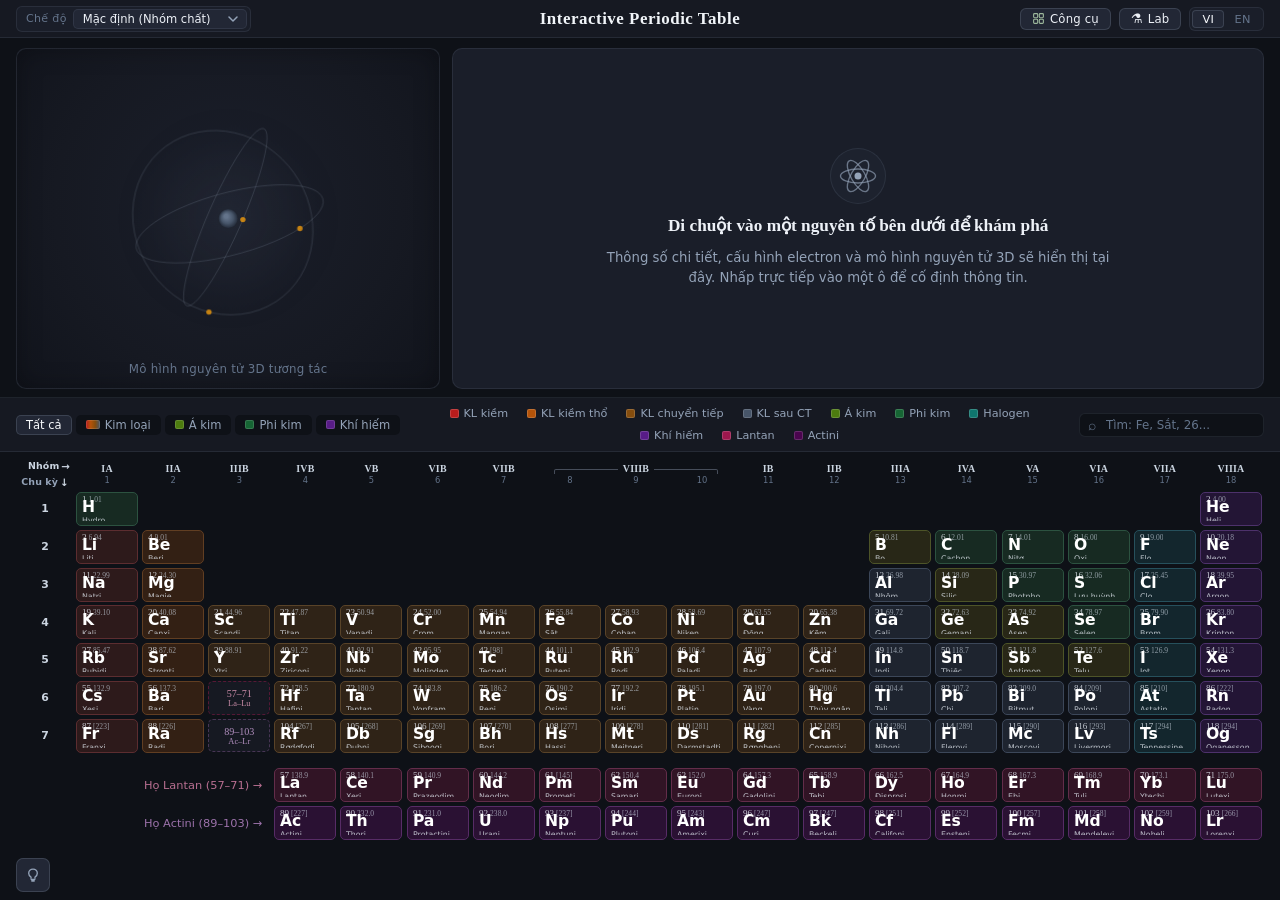
==== commit 3352fcd8: "update lap mach 2" ====
--- a/chemistry/index.html
+++ b/chemistry/index.html
@@ -4,7 +4,7 @@
   <meta charset="UTF-8" />
   <meta name="viewport" content="width=device-width, initial-scale=1.0" />
   <title>Interactive Periodic Table</title>
-  <link rel="stylesheet" href="style.css?v=20261122-1" />
+  <link rel="stylesheet" href="style.css?v=20261122-2" />
 </head>
 <body>
   <div class="app-shell">
@@ -974,21 +974,49 @@
             </div>
 
             <div class="org-result-card" id="org-result-card">
-              <div class="org-result-main">
-                <div class="org-result-head">
-                  <div class="org-mol-name" id="org-mol-name">Chưa hoàn thiện phân tử</div>
-                  <span class="org-mol-tag" id="org-mol-tag">Thiếu 4 liên kết</span>
-                </div>
-                <p class="org-mol-desc" id="org-mol-desc"></p>
-              </div>
-              <div class="org-result-stats">
-                <div class="org-stat-item">
-                  <span class="org-stat-lbl" data-i18n-org="mFormula">Công thức</span>
-                  <strong class="org-stat-val mono" id="org-val-formula">C</strong>
-                </div>
-                <div class="org-stat-item">
-                  <span class="org-stat-lbl" data-i18n-org="mMolarMass">Phân tử khối</span>
-                  <strong class="org-stat-val mono" id="org-val-mass">12.011 g/mol</strong>
+              <div class="org-profile-head">
+                <div class="org-mol-name" id="org-mol-name">Chưa hoàn thiện phân tử</div>
+                <span class="org-mol-tag" id="org-mol-tag">Thiếu 4 liên kết</span>
+              </div>
+
+              <div class="org-meta-pills">
+                <div class="org-meta-pill">
+                  <span class="org-pill-lbl" data-i18n-org="mFormula">Công thức</span>
+                  <strong class="org-pill-val mono" id="org-val-formula">C</strong>
+                </div>
+                <div class="org-meta-pill">
+                  <span class="org-pill-lbl" data-i18n-org="mMolarMass">M =</span>
+                  <strong class="org-pill-val mono" id="org-val-mass">12.011 g/mol</strong>
+                </div>
+                <div class="org-meta-pill hidden" id="org-pill-state-wrap">
+                  <span class="org-pill-lbl" data-i18n-org="mState">Trạng thái</span>
+                  <strong class="org-pill-val" id="org-val-state">—</strong>
+                </div>
+                <div class="org-meta-pill hidden" id="org-pill-solubility-wrap">
+                  <span class="org-pill-lbl" data-i18n-org="mSolubility">Độ tan</span>
+                  <strong class="org-pill-val" id="org-val-solubility">—</strong>
+                </div>
+              </div>
+
+              <p class="org-mol-desc" id="org-mol-desc"></p>
+
+              <div class="org-custom-meta hidden" id="org-custom-meta">
+                <span class="org-custom-chip" id="org-custom-chain"></span>
+                <span class="org-custom-chip" id="org-custom-groups"></span>
+              </div>
+
+              <div class="org-profile-body hidden" id="org-profile-body">
+                <div class="org-profile-sec">
+                  <div class="org-profile-sec-title" data-i18n-org="secRealLife">Đời sống &amp; Ứng dụng</div>
+                  <p class="org-profile-text" id="org-profile-reallife"></p>
+                </div>
+                <div class="org-profile-sec">
+                  <div class="org-profile-sec-title" data-i18n-org="secReactions">Đặc trưng hóa học &amp; Nhận biết</div>
+                  <ul class="org-profile-list" id="org-profile-reactions"></ul>
+                </div>
+                <div class="org-profile-note hidden" id="org-profile-note-wrap">
+                  <span class="org-profile-note-lbl" data-i18n-org="secNote">Đồng phân / Lưu ý</span>
+                  <span class="org-profile-note-val" id="org-profile-note"></span>
                 </div>
               </div>
             </div>
@@ -1497,7 +1525,8 @@
   <script src="lab.js?v=20261122-1"></script>
   <script src="reactions-organic-data.js"></script>
   <script src="reactions.js"></script>
-  <script src="organic-builder.js?v=20261122-1"></script>
+  <script src="organic-data.js?v=20261122-2"></script>
+  <script src="organic-builder.js?v=20261122-2"></script>
   <script src="tools.js"></script>
   <script src="element-details.js"></script>
   <script src="atom3d.js"></script>
--- a/chemistry/style.css
+++ b/chemistry/style.css
@@ -10390,11 +10390,9 @@
 
 .org-result-card {
   display: flex;
-  align-items: center;
-  justify-content: space-between;
-  gap: 14px;
-  flex-wrap: wrap;
-  padding: 12px 14px;
+  flex-direction: column;
+  gap: 10px;
+  padding: 13px 15px;
   border-radius: 7px;
   background: var(--bg-card-alt);
   border: 1px solid var(--border-strong);
@@ -10402,32 +10400,25 @@
 }
 
 .org-result-card.is-incomplete {
-  opacity: 0.74;
+  opacity: 0.78;
   border-style: dashed;
   border-color: var(--border-subtle);
 }
 
-.org-result-main {
-  display: flex;
-  flex-direction: column;
-  gap: 4px;
-  min-width: 0;
-  flex: 1 1 280px;
-}
-
-.org-result-head {
-  display: flex;
-  align-items: center;
+.org-profile-head {
+  display: flex;
+  align-items: center;
+  justify-content: space-between;
   gap: 8px;
   flex-wrap: wrap;
 }
 
 .org-mol-name {
   font-family: var(--font-serif);
-  font-size: clamp(1.15rem, 1.8vw, 1.4rem);
+  font-size: clamp(1.12rem, 1.75vw, 1.35rem);
   font-weight: 600;
   color: #f1f5f9;
-  line-height: 1.2;
+  line-height: 1.25;
 }
 
 .org-mol-tag {
@@ -10443,60 +10434,146 @@
   white-space: nowrap;
 }
 
+.org-meta-pills {
+  display: flex;
+  align-items: center;
+  flex-wrap: wrap;
+  gap: 6px;
+}
+
+.org-meta-pill {
+  display: inline-flex;
+  align-items: baseline;
+  gap: 6px;
+  padding: 4px 9px;
+  border-radius: 5px;
+  background: #161a24;
+  border: 1px solid var(--border-subtle);
+}
+
+.org-pill-lbl {
+  font-size: 0.67rem;
+  font-weight: 500;
+  color: var(--text-muted);
+  white-space: nowrap;
+}
+
+.org-pill-val {
+  font-size: 0.78rem;
+  font-weight: 600;
+  color: #edf1f7;
+  font-variant-numeric: tabular-nums;
+}
+
+.org-pill-val sub,
+.org-profile-text sub,
+.org-profile-list sub,
+.org-profile-note-val sub {
+  font-size: 0.72em;
+  vertical-align: -0.18em;
+}
+
 .org-mol-desc {
   font-size: 0.78rem;
   color: var(--text-secondary);
-  line-height: 1.42;
-}
-
-.org-result-stats {
-  display: flex;
-  align-items: stretch;
+  line-height: 1.45;
+  margin: 0;
+}
+
+.org-custom-meta {
+  display: flex;
+  flex-wrap: wrap;
+  gap: 6px;
+}
+
+.org-custom-chip {
+  display: inline-flex;
+  align-items: center;
+  padding: 4px 9px;
+  border-radius: 5px;
+  background: #141821;
+  border: 1px solid var(--border-subtle);
+  font-size: 0.74rem;
+  color: var(--text-secondary);
+}
+
+.org-profile-body {
+  display: flex;
+  flex-direction: column;
+  gap: 10px;
+  padding-top: 9px;
+  border-top: 1px solid var(--border-subtle);
+}
+
+.org-profile-sec {
+  display: flex;
+  flex-direction: column;
+  gap: 4px;
+}
+
+.org-profile-sec-title {
+  font-size: 0.67rem;
+  font-weight: 600;
+  letter-spacing: 0.03em;
+  text-transform: uppercase;
+  color: var(--text-muted);
+}
+
+.org-profile-text {
+  font-size: 0.8rem;
+  color: var(--text-primary);
+  line-height: 1.5;
+  margin: 0;
+}
+
+.org-profile-list {
+  margin: 0;
+  padding-left: 16px;
+  display: flex;
+  flex-direction: column;
+  gap: 4px;
+  font-size: 0.785rem;
+  color: var(--text-secondary);
+  line-height: 1.48;
+}
+
+.org-profile-list li::marker {
+  color: #64748b;
+}
+
+.org-profile-note {
+  display: flex;
+  align-items: baseline;
   gap: 8px;
-  flex-shrink: 0;
-}
-
-.org-stat-item {
-  display: flex;
-  flex-direction: column;
-  justify-content: center;
-  gap: 2px;
-  padding: 6px 11px;
+  flex-wrap: wrap;
+  padding: 7px 10px;
   border-radius: 5px;
-  background: #161a24;
+  background: #141821;
   border: 1px solid var(--border-subtle);
-  min-width: 96px;
-}
-
-.org-stat-lbl {
-  font-size: 0.65rem;
-  font-weight: 500;
+  font-size: 0.75rem;
+  color: var(--text-secondary);
+  line-height: 1.45;
+}
+
+.org-profile-note-lbl {
+  font-size: 0.68rem;
+  font-weight: 600;
+  text-transform: uppercase;
+  letter-spacing: 0.02em;
   color: var(--text-muted);
-}
-
-.org-stat-val {
-  font-size: 0.88rem;
-  font-weight: 600;
-  color: #edf1f7;
-  font-variant-numeric: tabular-nums;
   white-space: nowrap;
 }
 
-.org-stat-val sub {
-  font-size: 0.72em;
-  vertical-align: -0.18em;
+.org-profile-note-val {
+  flex: 1 1 200px;
 }
 
 @media (max-width: 640px) {
-  .org-result-card {
-    flex-direction: column;
-    align-items: stretch;
-  }
-  .org-result-stats {
-    width: 100%;
-  }
-  .org-stat-item {
-    flex: 1;
+  .org-meta-pills {
+    gap: 5px;
+  }
+  .org-meta-pill {
+    padding: 4px 8px;
   }
 }
 
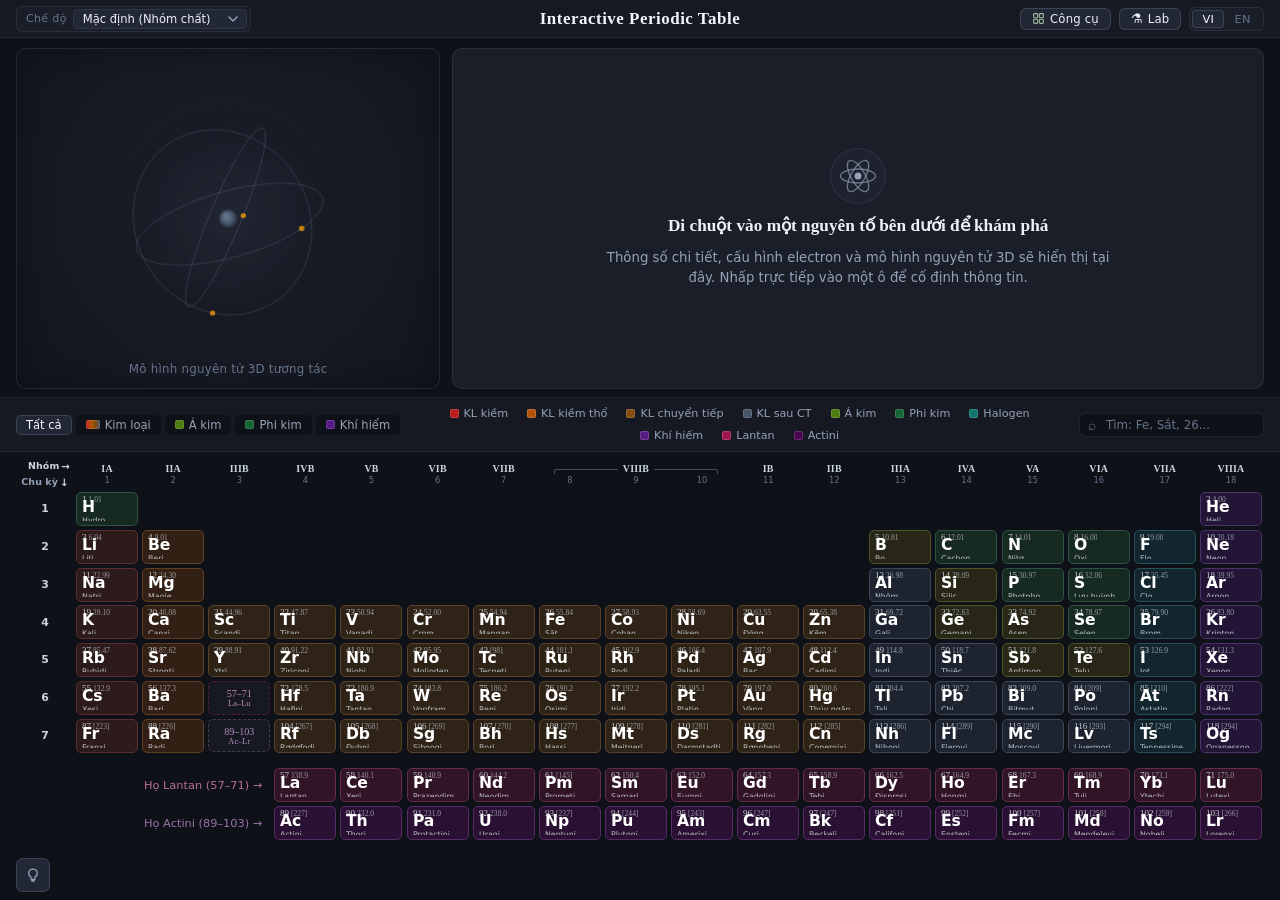
==== commit ddc805dc: "organic update" ====
--- a/chemistry/index.html
+++ b/chemistry/index.html
@@ -954,6 +954,36 @@
 
             <!-- Interactive SVG Canvas -->
             <div class="org-stage">
+              <div class="org-search-overlay" id="org-search-overlay">
+                <button type="button" class="org-search-trigger" id="org-search-trigger" aria-expanded="false" aria-controls="org-search-box">
+                  <svg class="org-search-ico" width="13" height="13" viewBox="0 0 20 20" fill="none" aria-hidden="true">
+                    <circle cx="9" cy="9" r="6" stroke="currentColor" stroke-width="1.8" />
+                    <line x1="13.5" y1="13.5" x2="17.8" y2="17.8" stroke="currentColor" stroke-width="1.8" stroke-linecap="round" />
+                  </svg>
+                  <span data-i18n-org="searchBtn">Tìm chất hữu cơ</span>
+                </button>
+                <div class="org-search-box hidden" id="org-search-box">
+                  <div class="org-search-input-row">
+                    <svg class="org-search-ico" width="13" height="13" viewBox="0 0 20 20" fill="none" aria-hidden="true">
+                      <circle cx="9" cy="9" r="6" stroke="currentColor" stroke-width="1.8" />
+                      <line x1="13.5" y1="13.5" x2="17.8" y2="17.8" stroke="currentColor" stroke-width="1.8" stroke-linecap="round" />
+                    </svg>
+                    <input
+                      type="text"
+                      class="org-search-input"
+                      id="org-search-input"
+                      autocomplete="off"
+                      spellcheck="false"
+                      placeholder="Nhập tên hoặc công thức (C6H12O6, aspirin...)"
+                      aria-autocomplete="list"
+                      aria-controls="org-search-dropdown"
+                      aria-expanded="false"
+                    />
+                    <button type="button" class="org-search-clear" id="org-search-clear" aria-label="Đóng tìm kiếm">✕</button>
+                  </div>
+                  <div class="org-search-dropdown" id="org-search-dropdown" role="listbox"></div>
+                </div>
+              </div>
               <div class="org-zoom-controls" role="group" aria-label="Thu phóng mô hình">
                 <button type="button" class="org-zoom-btn" id="org-btn-zoom-out" title="Thu nhỏ" aria-label="Thu nhỏ">−</button>
                 <button type="button" class="org-zoom-readout mono" id="org-btn-zoom-reset" title="Đặt lại thu phóng (100%)">100%</button>
--- a/chemistry/style.css
+++ b/chemistry/style.css
@@ -10139,6 +10139,180 @@
   color: #f1f5f9;
 }
 
+.org-search-overlay {
+  position: absolute;
+  top: 8px;
+  left: 8px;
+  z-index: 6;
+  max-width: calc(100% - 116px);
+}
+
+.org-search-trigger {
+  display: inline-flex;
+  align-items: center;
+  gap: 5px;
+  height: 26px;
+  padding: 0 9px;
+  border-radius: 5px;
+  background: rgba(22, 26, 36, 0.9);
+  border: 1px solid var(--border-subtle);
+  color: var(--text-secondary);
+  font-family: var(--font-sans);
+  font-size: 0.72rem;
+  font-weight: 500;
+  cursor: pointer;
+  transition: background-color 0.14s ease-out, color 0.14s ease-out, border-color 0.14s ease-out;
+}
+
+.org-search-trigger:hover,
+.org-search-trigger:focus-visible {
+  background: #252c38;
+  border-color: var(--border-strong);
+  color: #f1f5f9;
+  outline: none;
+}
+
+.org-search-ico {
+  flex-shrink: 0;
+  color: var(--text-muted);
+}
+
+.org-search-box {
+  width: 310px;
+  max-width: 100%;
+  border-radius: 6px;
+  background: rgba(20, 24, 33, 0.97);
+  border: 1px solid var(--border-strong);
+  box-shadow: 0 10px 26px rgba(0, 0, 0, 0.48);
+  overflow: hidden;
+}
+
+.org-search-input-row {
+  display: flex;
+  align-items: center;
+  gap: 6px;
+  padding: 5px 7px 5px 9px;
+  border-bottom: 1px solid var(--border-subtle);
+}
+
+.org-search-input {
+  flex: 1;
+  min-width: 0;
+  border: none;
+  outline: none;
+  background: transparent;
+  color: #f1f5f9;
+  font-family: var(--font-sans);
+  font-size: 0.76rem;
+}
+
+.org-search-input::placeholder {
+  color: var(--text-muted);
+}
+
+.org-search-clear {
+  display: inline-flex;
+  align-items: center;
+  justify-content: center;
+  width: 20px;
+  height: 20px;
+  border: none;
+  border-radius: 4px;
+  background: transparent;
+  color: var(--text-muted);
+  font-size: 0.72rem;
+  cursor: pointer;
+  flex-shrink: 0;
+  transition: background-color 0.14s ease-out, color 0.14s ease-out;
+}
+
+.org-search-clear:hover {
+  background: #252c38;
+  color: #f1f5f9;
+}
+
+.org-search-dropdown {
+  max-height: 225px;
+  overflow-y: auto;
+  padding: 4px;
+  scrollbar-width: thin;
+  scrollbar-color: rgba(148, 163, 184, 0.25) transparent;
+}
+
+.org-search-section-lbl {
+  padding: 3px 8px 4px;
+  font-size: 0.64rem;
+  font-weight: 600;
+  text-transform: uppercase;
+  letter-spacing: 0.04em;
+  color: var(--text-muted);
+}
+
+.org-search-item {
+  width: 100%;
+  padding: 6px 8px;
+  border-radius: 4px;
+  border: none;
+  background: transparent;
+  text-align: left;
+  cursor: pointer;
+  display: flex;
+  align-items: center;
+  justify-content: space-between;
+  gap: 8px;
+  color: var(--text-primary);
+  font-family: var(--font-sans);
+  transition: background-color 0.12s ease-out;
+}
+
+.org-search-item:hover,
+.org-search-item.is-active {
+  background: #242c3b;
+}
+
+.org-search-item-main {
+  display: flex;
+  align-items: center;
+  gap: 6px;
+  min-width: 0;
+  flex: 1;
+}
+
+.org-search-item-name {
+  font-size: 0.75rem;
+  font-weight: 500;
+  color: #edf1f7;
+  white-space: nowrap;
+  overflow: hidden;
+  text-overflow: ellipsis;
+}
+
+.org-search-item-cat {
+  font-size: 0.63rem;
+  font-weight: 500;
+  color: var(--text-muted);
+  background: rgba(148, 163, 184, 0.1);
+  padding: 1px 5px;
+  border-radius: 3px;
+  white-space: nowrap;
+  flex-shrink: 0;
+}
+
+.org-search-item-formula {
+  font-size: 0.72rem;
+  font-weight: 500;
+  color: #93c5fd;
+  white-space: nowrap;
+  flex-shrink: 0;
+}
+
+.org-search-empty {
+  padding: 12px 8px;
+  text-align: center;
+  font-size: 0.73rem;
+  color: var(--text-muted);
+}
+
 .org-svg-host {
   width: 100%;
   min-height: 270px;
@@ -10182,7 +10356,7 @@
 .org-atom-inner {
   transform-box: view-box;
   transform-origin: 0px 0px;
-  transition: opacity 0.16s ease-out;
+  transition: opacity 0.16s ease-out, transform 0.14s ease-out;
 }
 
 .org-atom-circle {
@@ -10256,6 +10430,50 @@
 
 .org-atom-shake.is-error-shake .org-atom-circle {
   stroke: #c95d63;
+}
+
+.org-atom-node.is-merge-target .org-atom-circle {
+  stroke: #7dd3fc;
+  stroke-width: 2;
+  filter: drop-shadow(0 0 9px rgba(125, 211, 252, 0.72));
+}
+
+.org-atom-node.is-merge-target .org-atom-inner {
+  transform: scale(1.08);
+}
+
+.org-atom-node.is-merge-blocked .org-atom-circle {
+  stroke: #e06c75;
+  stroke-width: 2;
+  filter: drop-shadow(0 0 8px rgba(224, 108, 117, 0.7));
+}
+
+.org-atom-node.is-merging-h {
+  opacity: 0.62;
+}
+
+.org-atom-inner.is-merge-pop {
+  animation: orgMergePop 0.22s ease-out both;
+}
+
+.org-drag-ghost-h {
+  position: fixed;
+  width: 26px;
+  height: 26px;
+  border-radius: 50%;
+  background: #252c38;
+  border: 1.5px solid #94a3b8;
+  color: #e2e8f0;
+  display: flex;
+  align-items: center;
+  justify-content: center;
+  font-family: var(--font-sans);
+  font-size: 11px;
+  font-weight: 600;
+  box-shadow: 0 4px 12px rgba(0, 0, 0, 0.45);
+  transform: translate(-50%, -50%);
+  pointer-events: none;
+  z-index: 9999;
 }
 
 .org-bond-group {
@@ -10337,6 +10555,12 @@
   25% { transform: translateX(-3.5px); }
   55% { transform: translateX(3.5px); }
   80% { transform: translateX(-2px); }
+}
+
+@keyframes orgMergePop {
+  0% { transform: scale(1); }
+  45% { transform: scale(1.18); }
+  100% { transform: scale(1); }
 }
 
 .org-stage-hint {
@@ -10592,6 +10816,12 @@
   .org-tool-sep {
     display: none;
   }
+  .org-search-overlay {
+    max-width: calc(100% - 104px);
+  }
+  .org-search-box {
+    width: 260px;
+  }
 }
 
 @media (prefers-reduced-motion: reduce) {
@@ -10606,6 +10836,7 @@
   #detail-modal .detail-dialog,
   #detail-modal .detail-body,
   .org-atom-inner,
+  .org-atom-inner.is-merge-pop,
   .org-atom-shake {
     transition: none;
     animation: none;
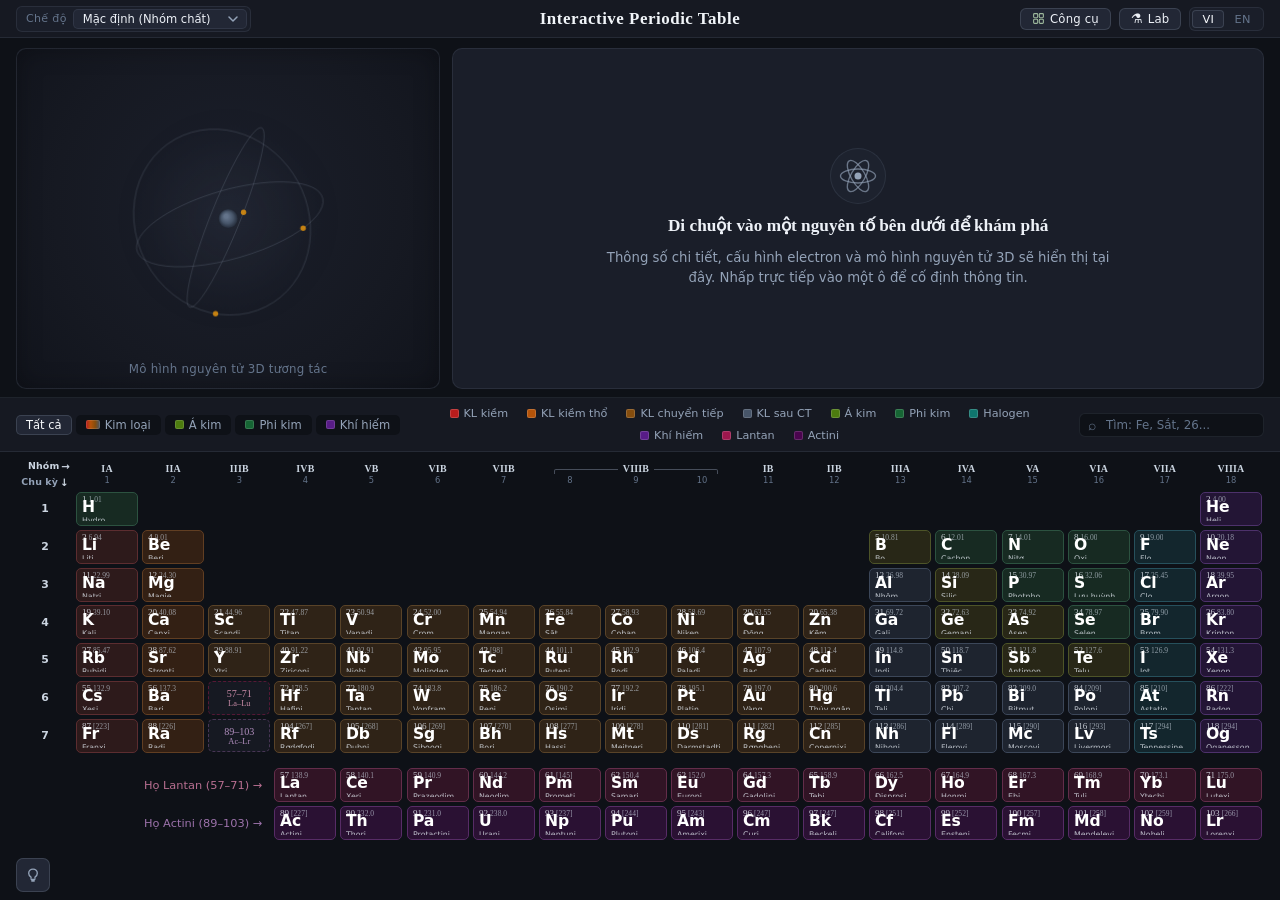
==== commit 7dd5c6dd: "organic dictionary update" ====
--- a/chemistry/index.html
+++ b/chemistry/index.html
@@ -1553,9 +1553,9 @@
   <script src="spectra-data.js"></script>
   <script src="isotopes-data.js"></script>
   <script src="lab.js?v=20261122-1"></script>
+  <script src="organic-data.js?v=20261122-2"></script>
   <script src="reactions-organic-data.js"></script>
   <script src="reactions.js"></script>
-  <script src="organic-data.js?v=20261122-2"></script>
   <script src="organic-builder.js?v=20261122-2"></script>
   <script src="tools.js"></script>
   <script src="element-details.js"></script>
--- a/chemistry/style.css
+++ b/chemistry/style.css
@@ -10658,6 +10658,111 @@
   white-space: nowrap;
 }
 
+/* Semantic flat dark-matte category tag palette matching One Dark atom tones */
+.org-mol-tag[data-org-cat="incomplete"] {
+  background: #2c2419;
+  border-color: #7c5f32;
+  color: #e5c07b;
+}
+
+.org-mol-tag[data-org-cat="alkane"],
+.org-mol-tag[data-org-cat="cycloalkane"],
+.org-mol-tag[data-org-cat="hydrocarbon"] {
+  background: #1c222d;
+  border-color: #4b5669;
+  color: #cbd5e1;
+}
+
+.org-mol-tag[data-org-cat="alkene"],
+.org-mol-tag[data-org-cat="alkadiene"],
+.org-mol-tag[data-org-cat="alkyne"],
+.org-mol-tag[data-org-cat="cycloalkene"] {
+  background: #19262c;
+  border-color: #3d7582;
+  color: #56b6c2;
+}
+
+.org-mol-tag[data-org-cat="arene"],
+.org-mol-tag[data-org-cat="aromatic"] {
+  background: #241f31;
+  border-color: #6b5791;
+  color: #c69ff6;
+}
+
+.org-mol-tag[data-org-cat="alcohol"],
+.org-mol-tag[data-org-cat="phenol"],
+.org-mol-tag[data-org-cat="ether"],
+.org-mol-tag[data-org-cat="peroxide"] {
+  background: #2b1c20;
+  border-color: #8f464d;
+  color: #e88991;
+}
+
+.org-mol-tag[data-org-cat="aldehyde"],
+.org-mol-tag[data-org-cat="ketone"] {
+  background: #2b211a;
+  border-color: #96633b;
+  color: #e2a46b;
+}
+
+.org-mol-tag[data-org-cat="carboxylic"],
+.org-mol-tag[data-org-cat="ester"],
+.org-mol-tag[data-org-cat="anhydride"],
+.org-mol-tag[data-org-cat="carbamate"] {
+  background: #2a1d26;
+  border-color: #8a4b72;
+  color: #df8fc0;
+}
+
+.org-mol-tag[data-org-cat="carbohydrate"] {
+  background: #262318;
+  border-color: #827337;
+  color: #dcc56e;
+}
+
+.org-mol-tag[data-org-cat="amine"],
+.org-mol-tag[data-org-cat="amide"],
+.org-mol-tag[data-org-cat="aminoacid"],
+.org-mol-tag[data-org-cat="aminoalcohol"],
+.org-mol-tag[data-org-cat="oxyamine"],
+.org-mol-tag[data-org-cat="imine"],
+.org-mol-tag[data-org-cat="nitrile"] {
+  background: #1a2433;
+  border-color: #3e67a8;
+  color: #7aa2f7;
+}
+
+.org-mol-tag[data-org-cat="nitro"],
+.org-mol-tag[data-org-cat="nitroso"] {
+  background: #2d1d1c;
+  border-color: #9e483e;
+  color: #ea8679;
+}
+
+.org-mol-tag[data-org-cat="halogen"] {
+  background: #1a2923;
+  border-color: #467d5e;
+  color: #7ec699;
+}
+
+.org-mol-tag[data-org-cat="heterocycle"] {
+  background: #1a2630;
+  border-color: #3d728a;
+  color: #6ab5d9;
+}
+
+.org-mol-tag[data-org-cat="pharma"] {
+  background: #1e2829;
+  border-color: #477a78;
+  color: #73c6be;
+}
+
+.org-mol-tag[data-org-cat="custom"] {
+  background: #1e222a;
+  border-color: #4d5566;
+  color: #9da8ba;
+}
+
 .org-meta-pills {
   display: flex;
   align-items: center;
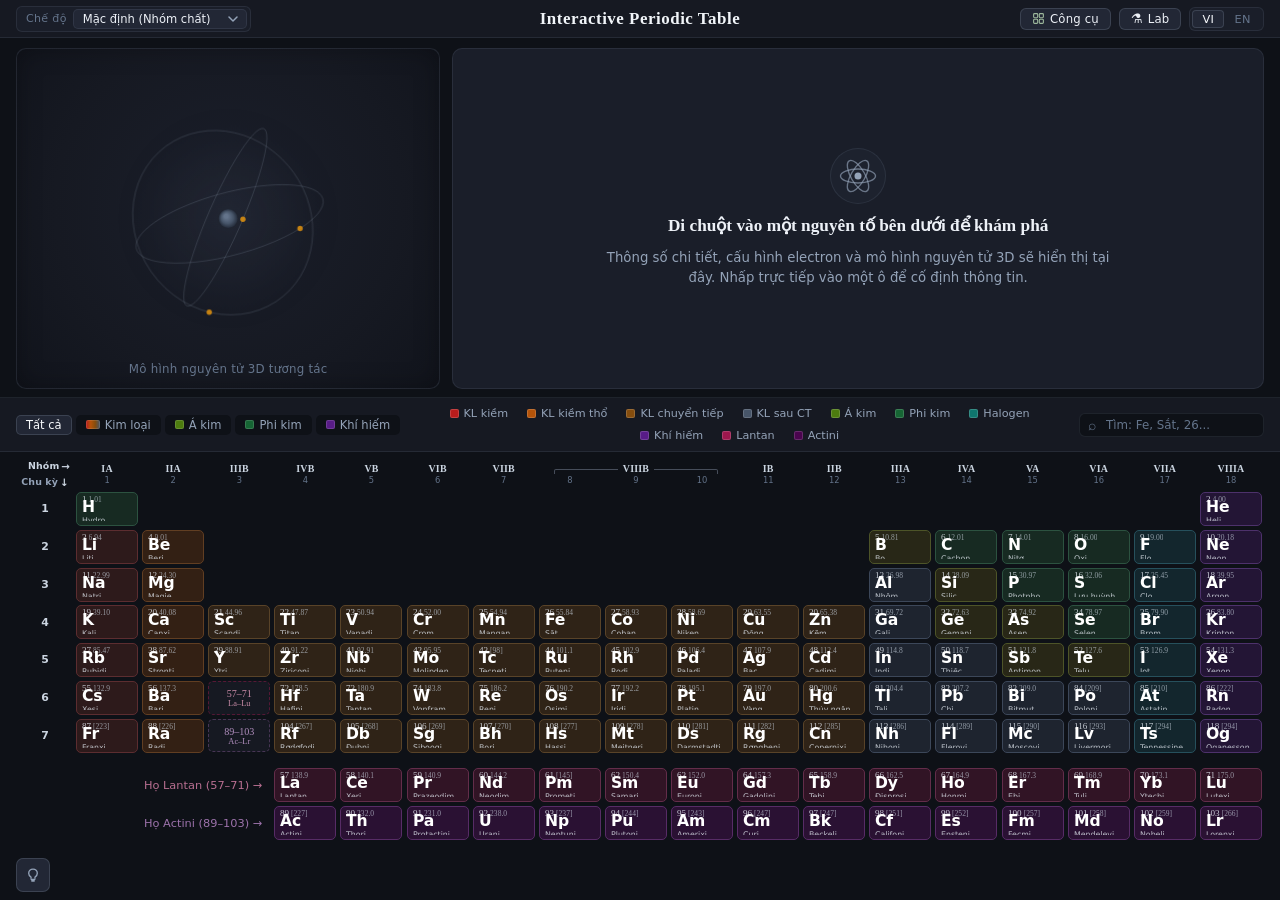
==== commit c14dcbf9: "room 1" ====
--- a/chemistry/index.html
+++ b/chemistry/index.html
@@ -653,6 +653,21 @@
             <span class="lab-tab-sub" data-i18n-lab="tabOrganicSub">Xếp mạch thẳng, nhánh &amp; mạch vòng 2D</span>
           </span>
         </button>
+        <button
+          type="button"
+          class="lab-tab-btn"
+          id="lab-tab-electrochem"
+          data-lab-tab="electrochem"
+          role="tab"
+          aria-selected="false"
+          aria-controls="lab-panel-electrochem"
+        >
+          <span class="lab-tab-icon" aria-hidden="true">⚡</span>
+          <span class="lab-tab-copy">
+            <span class="lab-tab-title" data-i18n-lab="tabElectrochem">Pin điện &amp; Điện phân</span>
+            <span class="lab-tab-sub" data-i18n-lab="tabElectrochemSub">Pin Galvanic, đảo cực điện phân &amp; Faraday</span>
+          </span>
+        </button>
         <button type="button" class="detail-close-btn lab-split-close" id="btn-close-lab" aria-label="Đóng">✕</button>
       </div>
 
@@ -1052,6 +1067,9 @@
             </div>
           </div>
         </div>
+
+        <!-- TAB 4: ELECTROCHEMISTRY LAB (Galvanic & Electrolytic Cells) -->
+        <div class="lab-tab-panel hidden" id="lab-panel-electrochem" role="tabpanel" aria-labelledby="lab-tab-electrochem"></div>
       </div>
 
       <div class="detail-footer lab-footer">
@@ -1557,6 +1575,7 @@
   <script src="reactions-organic-data.js"></script>
   <script src="reactions.js"></script>
   <script src="organic-builder.js?v=20261122-2"></script>
+  <script src="electrochem-lab.js"></script>
   <script src="tools.js"></script>
   <script src="element-details.js"></script>
   <script src="atom3d.js"></script>
--- a/chemistry/style.css
+++ b/chemistry/style.css
@@ -5341,23 +5341,31 @@
 }
 
 /* ==========================================================================
-   LAB MODAL 3-PANEL SPLIT HEADER & CHEMICAL REACTIONS TAB (Dark Slate Matte)
+   LAB MODAL MULTI-TAB SPLIT HEADER & CHEMICAL REACTIONS TAB (Dark Slate Matte)
    ========================================================================== */
 .lab-split-header {
   flex-shrink: 0;
-  display: grid;
-  grid-template-columns: repeat(3, minmax(0, 1fr)) auto;
+  display: flex;
   align-items: stretch;
+  flex-wrap: nowrap;
+  overflow-x: auto;
+  scrollbar-width: none;
+  -ms-overflow-style: none;
   background: var(--bg-top);
   border-bottom: 1px solid var(--border-subtle);
 }
 
+.lab-split-header::-webkit-scrollbar {
+  display: none;
+}
+
 .lab-tab-btn {
   position: relative;
-  display: flex;
-  align-items: center;
-  gap: 11px;
-  padding: 12px 16px;
+  flex: 1 0 165px;
+  display: flex;
+  align-items: center;
+  gap: 10px;
+  padding: 11px 14px;
   border: none;
   border-right: 1px solid var(--border-subtle);
   background: transparent;
@@ -5365,7 +5373,7 @@
   font-family: var(--font-sans);
   text-align: left;
   cursor: pointer;
-  min-width: 0;
+  min-width: 155px;
   transition: background-color 0.16s ease, color 0.16s ease, box-shadow 0.16s ease;
 }
 
@@ -5443,8 +5451,12 @@
 }
 
 .lab-split-close {
+  position: sticky;
+  right: 0;
+  flex-shrink: 0;
   align-self: center;
-  margin: 0 12px;
+  margin: 0 10px;
+  z-index: 2;
 }
 
 .lab-tab-panel {
@@ -10911,9 +10923,11 @@
     display: none;
   }
   .lab-tab-btn {
+    flex: 1 0 auto;
+    min-width: max-content;
     justify-content: center;
     text-align: center;
-    padding: 9px 6px;
+    padding: 9px 10px;
   }
   .org-toolbar {
     padding: 7px 8px;
@@ -10926,6 +10940,633 @@
   }
   .org-search-box {
     width: 260px;
+  }
+}
+
+/* ==========================================================================
+   TAB 4: ELECTROCHEMISTRY LAB — GALVANIC & ELECTROLYTIC CELLS (Dark Matte)
+   ========================================================================== */
+.echem-mode-bar {
+  display: flex;
+  align-items: center;
+  justify-content: space-between;
+  gap: 10px;
+  flex-wrap: wrap;
+  padding: 8px 11px;
+  border-radius: 8px;
+  background: var(--bg-card-alt);
+  border: 1px solid var(--border-subtle);
+}
+
+.echem-mode-tabs {
+  display: inline-flex;
+  align-items: center;
+  gap: 4px;
+  padding: 3px;
+  border-radius: 6px;
+  background: var(--bg-app);
+  border: 1px solid var(--border-subtle);
+  flex-wrap: wrap;
+}
+
+.echem-mode-btn {
+  padding: 6px 13px;
+  border-radius: 4.5px;
+  border: 1px solid transparent;
+  background: transparent;
+  color: var(--text-secondary);
+  font-family: var(--font-sans);
+  font-size: 0.77rem;
+  font-weight: 600;
+  cursor: pointer;
+  transition: background-color 0.14s ease, color 0.14s ease, border-color 0.14s ease;
+}
+
+.echem-mode-btn:hover {
+  color: var(--text-primary);
+}
+
+.echem-mode-btn.active {
+  background: var(--bg-card);
+  border-color: #6b5634;
+  color: #f3e6ce;
+}
+
+.echem-mode-badge {
+  font-size: 0.72rem;
+  font-weight: 500;
+  color: #d4b47c;
+  padding: 3px 9px;
+  border-radius: 4px;
+  background: #252017;
+  border: 1px solid #57462b;
+}
+
+.echem-controls-bar {
+  display: flex;
+  align-items: flex-end;
+  gap: 10px;
+  padding: 11px 13px;
+  border-radius: 8px;
+  background: var(--bg-card-alt);
+  border: 1px solid var(--border-subtle);
+}
+
+.echem-select-slot {
+  flex: 1 1 0;
+  min-width: 0;
+  display: flex;
+  flex-direction: column;
+  gap: 5px;
+}
+
+.echem-slot-label {
+  font-size: 0.68rem;
+  font-weight: 600;
+  text-transform: uppercase;
+  letter-spacing: 0.05em;
+  color: var(--text-secondary);
+}
+
+.echem-select {
+  width: 100%;
+  padding: 8px 10px;
+  border-radius: 6px;
+  border: 1px solid var(--border-strong);
+  background: var(--bg-app);
+  color: var(--text-primary);
+  font-family: var(--font-mono);
+  font-size: 0.81rem;
+  font-weight: 500;
+  outline: none;
+  cursor: pointer;
+  transition: border-color 0.14s ease;
+}
+
+.echem-select:focus {
+  border-color: #d4b47c;
+}
+
+.echem-swap-btn {
+  flex-shrink: 0;
+  padding: 8px 13px;
+  border-radius: 6px;
+  border: 1px solid var(--border-strong);
+  background: var(--bg-card);
+  color: #e2e8f0;
+  font-family: var(--font-sans);
+  font-size: 0.76rem;
+  font-weight: 600;
+  cursor: pointer;
+  white-space: nowrap;
+  transition: background-color 0.14s ease, border-color 0.14s ease, color 0.14s ease;
+}
+
+.echem-swap-btn:hover {
+  background: #2b3244;
+  border-color: #d4b47c;
+  color: #ffffff;
+}
+
+/* Pure-SVG Stage */
+.echem-visual-stage {
+  padding: 10px 12px 8px;
+  border-radius: 8px;
+  border: 1px solid var(--border-subtle);
+  background: radial-gradient(ellipse 78% 70% at 50% 50%, #1b202c 0%, #151922 70%, #11141c 100%);
+  overflow: hidden;
+}
+
+.echem-svg {
+  width: 100%;
+  height: auto;
+  max-height: 276px;
+  display: block;
+}
+
+.echem-svg-vm-lbl {
+  font-family: var(--font-sans);
+  font-size: 8.2px;
+  font-weight: 700;
+  letter-spacing: 0.05em;
+  fill: #94a3b8;
+}
+
+.echem-svg-vm-val {
+  font-family: var(--font-mono);
+  font-size: 14.5px;
+  font-weight: 700;
+  fill: #e8cfa0;
+}
+
+.echem-svg-flow-hint {
+  font-family: var(--font-sans);
+  font-size: 9.8px;
+  font-weight: 500;
+  fill: #cbd5e1;
+}
+
+.echem-svg-rod-sym {
+  font-family: var(--font-mono);
+  font-size: 11px;
+  font-weight: 700;
+  fill: #0f141c;
+}
+
+.echem-svg-rod-sym.is-light {
+  fill: #f1f5f9;
+  font-size: 9.8px;
+}
+
+.echem-svg-mini-lbl {
+  font-family: var(--font-sans);
+  font-size: 9px;
+  font-weight: 600;
+  fill: #cbd5e1;
+}
+
+.echem-svg-molten-lbl {
+  font-family: var(--font-sans);
+  font-size: 9.2px;
+  font-weight: 700;
+  fill: #0f141c;
+}
+
+.echem-svg-ion-txt {
+  font-family: var(--font-mono);
+  font-size: 10.5px;
+  font-weight: 700;
+  fill: #e2e8f0;
+}
+
+.echem-svg-bridge-lbl {
+  font-family: var(--font-sans);
+  font-size: 9.5px;
+  font-weight: 700;
+  fill: #e5cda0;
+}
+
+.echem-svg-bridge-ion {
+  font-family: var(--font-mono);
+  font-size: 9.5px;
+  font-weight: 700;
+}
+
+.echem-svg-bridge-ion.is-anion {
+  fill: #a9d1e6;
+}
+
+.echem-svg-bridge-ion.is-cation {
+  fill: #ebd2a4;
+}
+
+.echem-svg-e-txt {
+  font-family: var(--font-mono);
+  font-size: 7.8px;
+  font-weight: 700;
+  fill: #f3e2c3;
+}
+
+.echem-svg-role-pill.is-anode {
+  fill: #2c1e18;
+  stroke: #8f5c38;
+  stroke-width: 1.2;
+}
+
+.echem-svg-role-pill.is-cathode {
+  fill: #162633;
+  stroke: #3b6e8c;
+  stroke-width: 1.2;
+}
+
+.echem-svg-role-pill.is-neutral {
+  fill: #1e232e;
+  stroke: #475569;
+  stroke-width: 1.2;
+}
+
+.echem-svg-role-pill.is-el-anode {
+  fill: #2d1b1e;
+  stroke: #8c464e;
+  stroke-width: 1.2;
+}
+
+.echem-svg-role-pill.is-el-cathode {
+  fill: #172334;
+  stroke: #3d6599;
+  stroke-width: 1.2;
+}
+
+.echem-svg-role-txt {
+  font-family: var(--font-sans);
+  font-size: 9.6px;
+  font-weight: 700;
+  letter-spacing: 0.03em;
+}
+
+.echem-svg-role-txt.is-anode { fill: #e8be99; }
+.echem-svg-role-txt.is-cathode { fill: #a7d4ed; }
+.echem-svg-role-txt.is-neutral { fill: #cbd5e1; }
+.echem-svg-role-txt.is-el-anode { fill: #f0b1b6; }
+.echem-svg-role-txt.is-el-cathode { fill: #adc9f5; }
+
+.echem-svg-sub-caption {
+  font-family: var(--font-mono);
+  font-size: 9.6px;
+  font-weight: 500;
+  fill: #94a3b8;
+}
+
+.echem-svg-dc-pole {
+  font-family: var(--font-mono);
+  font-size: 11px;
+  font-weight: 700;
+}
+
+.echem-svg-dc-pole.is-plus { fill: #ea9a96; }
+.echem-svg-dc-pole.is-minus { fill: #9ec0f7; }
+
+.echem-svg-prod-tag {
+  font-family: var(--font-sans);
+  font-size: 9.2px;
+  font-weight: 600;
+}
+
+.echem-svg-prod-tag.is-anode-pos { fill: #f2b9b6; }
+.echem-svg-prod-tag.is-cathode-neg { fill: #b7d1fa; }
+
+/* Animated Electron Flow & Bubbles */
+.echem-e-dot {
+  transform: translateX(var(--e-pos, 200px));
+}
+
+.echem-e-ltr .echem-e-dot {
+  animation: echemElectronLTR 2.2s linear var(--e-delay, 0s) infinite;
+}
+
+.echem-e-rtl .echem-e-dot {
+  animation: echemElectronRTL 2.2s linear var(--e-delay, 0s) infinite;
+}
+
+@keyframes echemElectronLTR {
+  0% { transform: translateX(calc(var(--e-pos) - 24px)); opacity: 0.25; }
+  50% { opacity: 1; }
+  100% { transform: translateX(calc(var(--e-pos) + 24px)); opacity: 0.25; }
+}
+
+@keyframes echemElectronRTL {
+  0% { transform: translateX(calc(var(--e-pos) + 24px)); opacity: 0.25; }
+  50% { opacity: 1; }
+  100% { transform: translateX(calc(var(--e-pos) - 24px)); opacity: 0.25; }
+}
+
+.echem-svg-bubble {
+  fill: rgba(226, 232, 240, 0.18);
+  stroke: #94a3b8;
+  stroke-width: 1.1;
+  animation: echemBubbleRise 2.1s ease-out var(--ec-delay, 0s) infinite;
+}
+
+@keyframes echemBubbleRise {
+  0% { transform: translateY(4px); opacity: 0; }
+  30% { opacity: 0.85; }
+  100% { transform: translateY(-20px); opacity: 0; }
+}
+
+.echem-bridge-ion.is-drifting {
+  animation: echemIonPulse 2.4s ease-in-out infinite;
+}
+
+@keyframes echemIonPulse {
+  0%, 100% { transform: translateY(0); }
+  50% { transform: translateY(3px); }
+}
+
+/* Info Cards, Half-Reactions & Faraday Section */
+.echem-warn-banner {
+  display: flex;
+  align-items: center;
+  gap: 9px;
+  padding: 11px 14px;
+  border-radius: 7px;
+  background: #2b2218;
+  border: 1px solid #755830;
+  color: #ebd6b2;
+  font-size: 0.8rem;
+  line-height: 1.48;
+}
+
+.echem-warn-icon {
+  font-size: 1rem;
+  color: #d4b47c;
+}
+
+.echem-summary-grid,
+.echem-rxn-grid {
+  display: grid;
+  grid-template-columns: 1fr 1fr;
+  gap: 10px;
+}
+
+.echem-info-card,
+.echem-rxn-box,
+.echem-overall-box {
+  display: flex;
+  flex-direction: column;
+  gap: 5px;
+  padding: 10px 12px;
+  border-radius: 7px;
+  background: var(--bg-card-alt);
+  border: 1px solid var(--border-subtle);
+}
+
+.echem-rxn-box.is-anode { border-left: 3px solid #b57c4a; }
+.echem-rxn-box.is-cathode { border-left: 3px solid #4d8fb3; }
+.echem-rxn-box.is-el-anode { border-left: 3px solid #b85d66; }
+.echem-rxn-box.is-el-cathode { border-left: 3px solid #4e7bbd; }
+
+.echem-eyebrow {
+  font-size: 0.67rem;
+  font-weight: 600;
+  text-transform: uppercase;
+  letter-spacing: 0.05em;
+  color: var(--text-muted);
+}
+
+.echem-eyebrow.is-gold {
+  color: #d4b47c;
+}
+
+.echem-mono-formula {
+  font-family: var(--font-mono);
+  font-size: 0.83rem;
+  font-weight: 600;
+  color: #f1f5f9;
+  line-height: 1.45;
+  word-break: break-word;
+}
+
+.echem-mono-formula.is-gold {
+  color: #ebd2a0;
+}
+
+.echem-bridge-note,
+.echem-intensive-note {
+  font-size: 0.73rem;
+  color: var(--text-secondary);
+  line-height: 1.42;
+}
+
+.echem-rxn-head,
+.echem-overall-head {
+  display: flex;
+  align-items: center;
+  justify-content: space-between;
+  gap: 8px;
+}
+
+.echem-mult-tag,
+.echem-lcm-badge {
+  font-family: var(--font-mono);
+  font-size: 0.69rem;
+  font-weight: 600;
+  padding: 1px 7px;
+  border-radius: 4px;
+  background: var(--bg-surface);
+  border: 1px solid var(--border-subtle);
+  color: #d4b47c;
+}
+
+.echem-rxn-eq {
+  font-family: var(--font-mono);
+  font-size: 0.86rem;
+  font-weight: 600;
+  color: #e2e8f0;
+}
+
+.echem-overall-box {
+  background: var(--bg-app);
+}
+
+.echem-overall-eq {
+  font-family: var(--font-serif);
+  font-size: 1.04rem;
+  font-weight: 600;
+  color: #f8fafc;
+  letter-spacing: 0.01em;
+}
+
+/* Polarity Reversal Banner (Mode B) */
+.echem-polarity-banner {
+  display: flex;
+  flex-direction: column;
+  gap: 7px;
+  padding: 10px 12px;
+  border-radius: 8px;
+  background: #171c26;
+  border: 1px solid var(--border-strong);
+}
+
+.echem-polarity-title {
+  font-size: 0.67rem;
+  font-weight: 700;
+  letter-spacing: 0.06em;
+  text-transform: uppercase;
+  color: #d4b47c;
+}
+
+.echem-polarity-grid {
+  display: grid;
+  grid-template-columns: 1fr 1fr;
+  gap: 8px;
+}
+
+.echem-pol-pill {
+  padding: 6px 10px;
+  border-radius: 5px;
+  font-size: 0.75rem;
+  font-weight: 600;
+  line-height: 1.38;
+}
+
+.echem-pol-pill.is-el-anode {
+  background: #2b1a1d;
+  border: 1px solid #7a3c44;
+  color: #f2bdc2;
+}
+
+.echem-pol-pill.is-el-cathode {
+  background: #172334;
+  border: 1px solid #385c8f;
+  color: #bad2f7;
+}
+
+/* Faraday Calculator Card */
+.echem-faraday-card {
+  display: flex;
+  flex-direction: column;
+  gap: 11px;
+  padding: 12px 14px;
+  border-radius: 8px;
+  background: var(--bg-card-alt);
+  border: 1px solid #59482e;
+}
+
+.echem-faraday-head {
+  display: flex;
+  align-items: baseline;
+  justify-content: space-between;
+  gap: 8px;
+  flex-wrap: wrap;
+}
+
+.echem-faraday-formula {
+  font-family: var(--font-mono);
+  font-size: 0.71rem;
+  color: var(--text-secondary);
+}
+
+.echem-sliders-grid {
+  display: grid;
+  grid-template-columns: 1fr 1fr;
+  gap: 12px;
+}
+
+.echem-slider-box {
+  display: flex;
+  flex-direction: column;
+  gap: 6px;
+  padding: 8px 11px;
+  border-radius: 6px;
+  background: var(--bg-app);
+  border: 1px solid var(--border-subtle);
+}
+
+.echem-slider-top {
+  display: flex;
+  align-items: center;
+  justify-content: space-between;
+  gap: 8px;
+  font-size: 0.75rem;
+  color: var(--text-secondary);
+}
+
+.echem-slider-top strong {
+  font-family: var(--font-mono);
+  font-size: 0.81rem;
+  color: #ebd2a0;
+}
+
+.echem-range {
+  width: 100%;
+  accent-color: #d4b47c;
+  cursor: pointer;
+}
+
+.echem-faraday-results {
+  display: grid;
+  grid-template-columns: repeat(4, minmax(0, 1fr));
+  gap: 8px;
+}
+
+.echem-f-metric {
+  display: flex;
+  flex-direction: column;
+  gap: 3px;
+  padding: 8px 10px;
+  border-radius: 6px;
+  background: var(--bg-surface);
+  border: 1px solid var(--border-subtle);
+}
+
+.echem-f-metric.is-highlight {
+  background: #1f2431;
+  border-color: rgba(212, 180, 124, 0.35);
+}
+
+.echem-f-lbl {
+  font-size: 0.67rem;
+  font-weight: 600;
+  color: var(--text-muted);
+}
+
+.echem-f-val {
+  font-family: var(--font-mono);
+  font-size: 0.85rem;
+  font-weight: 700;
+  color: #f8fafc;
+}
+
+.echem-f-metric.is-highlight .echem-f-val {
+  color: #ebd2a0;
+}
+
+.echem-f-sub {
+  font-family: var(--font-mono);
+  font-size: 0.68rem;
+  color: var(--text-secondary);
+  line-height: 1.35;
+}
+
+@media (max-width: 760px) {
+  .echem-controls-bar {
+    flex-direction: column;
+    align-items: stretch;
+  }
+  .echem-summary-grid,
+  .echem-rxn-grid,
+  .echem-polarity-grid,
+  .echem-sliders-grid {
+    grid-template-columns: 1fr;
+  }
+  .echem-faraday-results {
+    grid-template-columns: 1fr 1fr;
+  }
+}
+
+@media (max-width: 480px) {
+  .echem-faraday-results {
+    grid-template-columns: 1fr;
   }
 }
 
@@ -10942,7 +11583,11 @@
   #detail-modal .detail-body,
   .org-atom-inner,
   .org-atom-inner.is-merge-pop,
-  .org-atom-shake {
+  .org-atom-shake,
+  .echem-e-ltr .echem-e-dot,
+  .echem-e-rtl .echem-e-dot,
+  .echem-svg-bubble,
+  .echem-bridge-ion.is-drifting {
     transition: none;
     animation: none;
   }
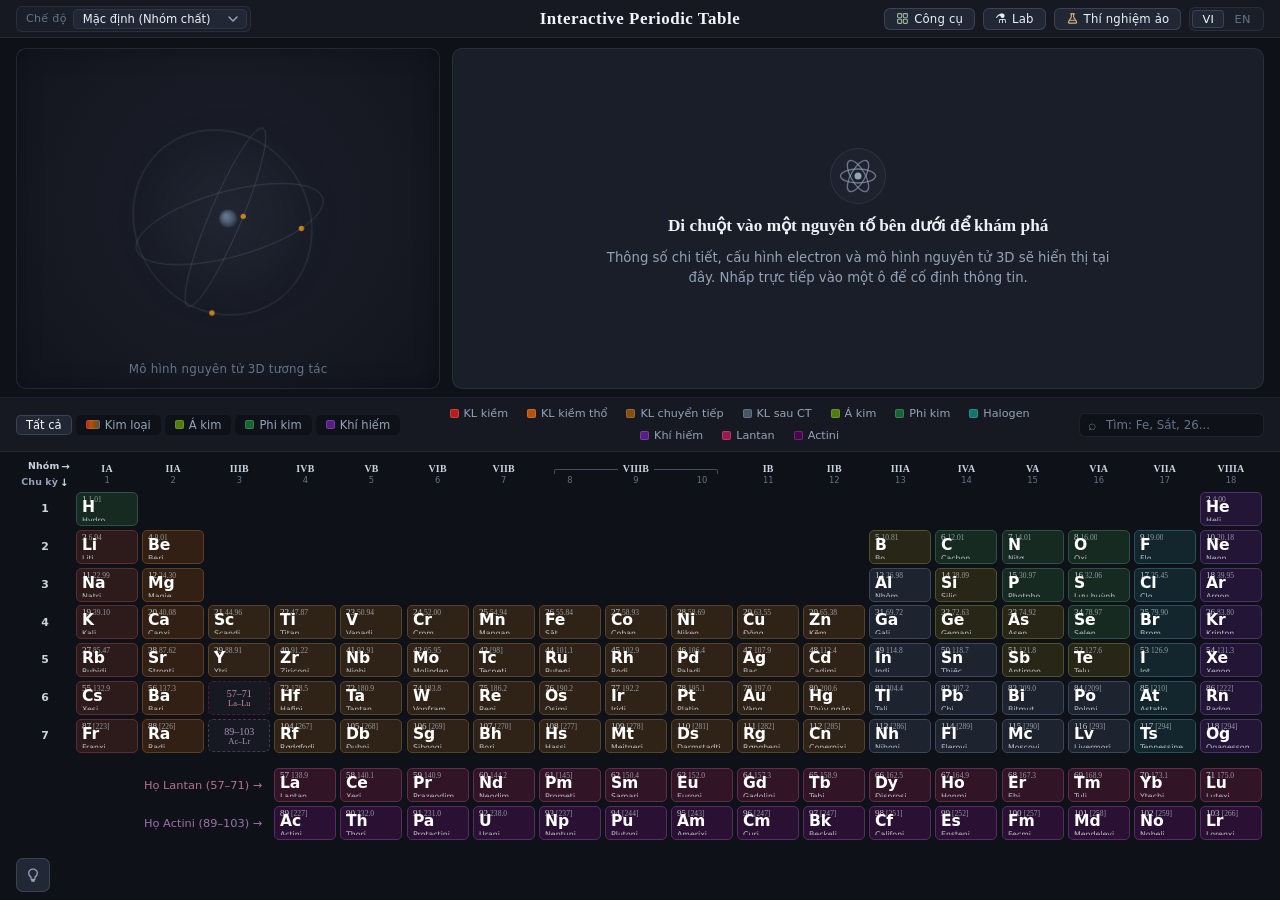
==== commit 63d8407e: "lab 2" ====
--- a/chemistry/index.html
+++ b/chemistry/index.html
@@ -44,6 +44,14 @@
             <path d="M4.55 9.85H11.45" stroke="currentColor" stroke-width="1.25" stroke-linecap="round" />
           </svg>
           <span data-i18n="bondingLabBtn">Lab</span>
+        </button>
+        <button type="button" class="lab-open-btn vlab-open-btn" id="btn-open-vlab">
+          <svg class="vlab-btn-svg" width="13" height="13" viewBox="0 0 16 16" fill="none" aria-hidden="true">
+            <path d="M5.75 2.25H10.25" stroke="currentColor" stroke-width="1.35" stroke-linecap="round" />
+            <path d="M6.6 2.25V6.1L3.05 12.15C2.65 12.82 3.13 13.75 3.92 13.75H12.08C12.87 13.75 13.35 12.82 12.95 12.15L9.4 6.1V2.25" stroke="currentColor" stroke-width="1.35" stroke-linecap="round" stroke-linejoin="round" />
+            <path d="M4.55 10.1H11.45" stroke="currentColor" stroke-width="1.25" stroke-linecap="round" />
+          </svg>
+          <span data-i18n="vlabBtn">Thí nghiệm ảo</span>
         </button>
         <div class="lang-switch" id="lang-switch" role="group" aria-label="Language switcher">
           <button type="button" class="lang-btn active" data-lang="vi">VI</button>
@@ -653,21 +661,6 @@
             <span class="lab-tab-sub" data-i18n-lab="tabOrganicSub">Xếp mạch thẳng, nhánh &amp; mạch vòng 2D</span>
           </span>
         </button>
-        <button
-          type="button"
-          class="lab-tab-btn"
-          id="lab-tab-electrochem"
-          data-lab-tab="electrochem"
-          role="tab"
-          aria-selected="false"
-          aria-controls="lab-panel-electrochem"
-        >
-          <span class="lab-tab-icon" aria-hidden="true">⚡</span>
-          <span class="lab-tab-copy">
-            <span class="lab-tab-title" data-i18n-lab="tabElectrochem">Pin điện &amp; Điện phân</span>
-            <span class="lab-tab-sub" data-i18n-lab="tabElectrochemSub">Pin Galvanic, đảo cực điện phân &amp; Faraday</span>
-          </span>
-        </button>
         <button type="button" class="detail-close-btn lab-split-close" id="btn-close-lab" aria-label="Đóng">✕</button>
       </div>
 
@@ -1067,14 +1060,64 @@
             </div>
           </div>
         </div>
-
-        <!-- TAB 4: ELECTROCHEMISTRY LAB (Galvanic & Electrolytic Cells) -->
-        <div class="lab-tab-panel hidden" id="lab-panel-electrochem" role="tabpanel" aria-labelledby="lab-tab-electrochem"></div>
       </div>
 
       <div class="detail-footer lab-footer">
         <span class="lab-footer-hint" id="lab-footer-hint" data-i18n-lab="footerHint">Mẹo: Nhập số hiệu (11), ký hiệu (Na) hoặc tên Việt/Anh không dấu để chọn nhanh nguyên tố.</span>
         <button type="button" class="detail-done-btn" id="btn-close-lab-footer" data-i18n-lab="close">Đóng</button>
+      </div>
+    </div>
+  </div>
+
+  <!-- VIRTUAL LABS MODAL (Electrochemistry & Chemical Equilibrium) -->
+  <div class="detail-modal lab-modal hidden" id="vlab-modal" role="dialog" aria-modal="true" aria-label="Phòng Thí Nghiệm Ảo">
+    <div class="detail-backdrop" id="vlab-backdrop"></div>
+    <div class="detail-dialog lab-dialog vlab-dialog" id="vlab-dialog">
+      <div class="lab-split-header" id="vlab-tabs" role="tablist" aria-label="Chế độ Thí nghiệm ảo">
+        <button
+          type="button"
+          class="lab-tab-btn active"
+          id="vlab-tab-electrochem"
+          data-vlab-tab="electrochem"
+          role="tab"
+          aria-selected="true"
+          aria-controls="lab-panel-electrochem"
+        >
+          <span class="lab-tab-icon" aria-hidden="true">⚡</span>
+          <span class="lab-tab-copy">
+            <span class="lab-tab-title" data-i18n-vlab="tabElectrochem">Pin điện &amp; Điện phân</span>
+            <span class="lab-tab-sub" data-i18n-vlab="tabElectrochemSub">Pin Galvanic, đảo cực điện phân &amp; Faraday</span>
+          </span>
+        </button>
+        <button
+          type="button"
+          class="lab-tab-btn"
+          id="vlab-tab-equilibrium"
+          data-vlab-tab="equilibrium"
+          role="tab"
+          aria-selected="false"
+          aria-controls="vlab-panel-equilibrium"
+        >
+          <span class="lab-tab-icon" aria-hidden="true">⚖</span>
+          <span class="lab-tab-copy">
+            <span class="lab-tab-title" data-i18n-vlab="tabEquilibrium">Cân bằng hóa học</span>
+            <span class="lab-tab-sub" data-i18n-vlab="tabEquilibriumSub">Nguyên lý Le Chatelier, Van ’t Hoff &amp; đồ thị C(t)</span>
+          </span>
+        </button>
+        <button type="button" class="detail-close-btn lab-split-close" id="btn-close-vlab" aria-label="Đóng">✕</button>
+      </div>
+
+      <div class="detail-body lab-body">
+        <!-- TAB 1: ELECTROCHEMISTRY LAB (Moved cleanly from #lab-modal with intact IDs) -->
+        <div class="lab-tab-panel" id="lab-panel-electrochem" role="tabpanel" aria-labelledby="vlab-tab-electrochem"></div>
+
+        <!-- TAB 2: CHEMICAL EQUILIBRIUM LAB (Le Chatelier) -->
+        <div class="lab-tab-panel hidden" id="vlab-panel-equilibrium" role="tabpanel" aria-labelledby="vlab-tab-equilibrium"></div>
+      </div>
+
+      <div class="detail-footer lab-footer">
+        <span class="lab-footer-hint" id="vlab-footer-hint"></span>
+        <button type="button" class="detail-done-btn" id="btn-close-vlab-footer" data-i18n-vlab="close">Đóng</button>
       </div>
     </div>
   </div>
@@ -1576,6 +1619,7 @@
   <script src="reactions.js"></script>
   <script src="organic-builder.js?v=20261122-2"></script>
   <script src="electrochem-lab.js"></script>
+  <script src="equilibrium-lab.js"></script>
   <script src="tools.js"></script>
   <script src="element-details.js"></script>
   <script src="atom3d.js"></script>
--- a/chemistry/style.css
+++ b/chemistry/style.css
@@ -6503,6 +6503,12 @@
   display: block;
 }
 
+.vlab-btn-svg {
+  flex-shrink: 0;
+  color: #d4b47c;
+  display: block;
+}
+
 .tools-dialog {
   width: min(880px, 95vw);
   max-height: 90vh;
@@ -11570,6 +11576,433 @@
   }
 }
 
+/* ==========================================================================
+   VIRTUAL LABS TAB 2: CHEMICAL EQUILIBRIUM (Le Chatelier — Dark Matte)
+   ========================================================================== */
+.eq-reset-btn {
+  margin-left: auto;
+}
+
+.eq-header-banner {
+  display: flex;
+  align-items: center;
+  justify-content: space-between;
+  gap: 12px;
+  flex-wrap: wrap;
+  padding: 10px 13px;
+  border-radius: 8px;
+  background: var(--bg-card-alt);
+  border: 1px solid var(--border-subtle);
+}
+
+.eq-eq-block {
+  display: flex;
+  flex-direction: column;
+  gap: 4px;
+  min-width: 0;
+}
+
+.eq-eq-formula {
+  font-family: var(--font-serif);
+  font-size: 1.15rem;
+  font-weight: 700;
+  color: #f8fafc;
+  letter-spacing: 0.015em;
+}
+
+.eq-eq-sub {
+  display: flex;
+  align-items: center;
+  flex-wrap: wrap;
+  gap: 6px;
+}
+
+.eq-thermo-pill,
+.eq-hint-pill {
+  font-size: 0.71rem;
+  font-weight: 500;
+  padding: 2px 8px;
+  border-radius: 4px;
+  background: var(--bg-app);
+  border: 1px solid var(--border-subtle);
+  color: var(--text-secondary);
+}
+
+.eq-thermo-pill {
+  color: #ebd2a0;
+  border-color: #5c4b2f;
+}
+
+.eq-metrics-right {
+  display: flex;
+  flex-direction: column;
+  align-items: flex-end;
+  gap: 6px;
+}
+
+.eq-shift-badge {
+  display: inline-flex;
+  align-items: center;
+  padding: 4px 10px;
+  border-radius: 5px;
+  font-size: 0.75rem;
+  font-weight: 700;
+  letter-spacing: 0.02em;
+  border: 1px solid;
+}
+
+.eq-shift-badge.is-forward {
+  color: #b5e0c9;
+  background: #142a22;
+  border-color: #2f6951;
+}
+
+.eq-shift-badge.is-reverse {
+  color: #f0bfb7;
+  background: #301b1b;
+  border-color: #7d3e3e;
+}
+
+.eq-shift-badge.is-none {
+  color: #cbd5e1;
+  background: var(--bg-surface);
+  border-color: var(--border-strong);
+}
+
+.eq-kq-row {
+  display: flex;
+  align-items: center;
+  flex-wrap: wrap;
+  gap: 6px;
+}
+
+.eq-kq-chip {
+  font-family: var(--font-mono);
+  font-size: 0.75rem;
+  color: var(--text-secondary);
+  padding: 2px 8px;
+  border-radius: 4px;
+  background: var(--bg-app);
+  border: 1px solid var(--border-subtle);
+}
+
+.eq-kq-chip strong {
+  color: #f8fafc;
+}
+
+.eq-kq-chip.is-cmp {
+  color: #ebd2a0;
+  border-color: #6b5634;
+  font-weight: 700;
+}
+
+/* Two-Column Pure-SVG Stage */
+.eq-visual-grid {
+  display: grid;
+  grid-template-columns: minmax(0, 1fr) minmax(0, 1.32fr);
+  gap: 10px;
+}
+
+.eq-visual-card {
+  display: flex;
+  flex-direction: column;
+  gap: 7px;
+  padding: 10px 12px;
+  border-radius: 8px;
+  background: radial-gradient(ellipse 80% 72% at 50% 50%, #1b202c 0%, #151922 70%, #11141c 100%);
+  border: 1px solid var(--border-subtle);
+  overflow: hidden;
+}
+
+.eq-card-top {
+  display: flex;
+  align-items: center;
+  justify-content: space-between;
+  gap: 8px;
+  flex-wrap: wrap;
+}
+
+.eq-legend-row {
+  display: flex;
+  align-items: center;
+  gap: 8px;
+  flex-wrap: wrap;
+}
+
+.eq-leg-item {
+  display: inline-flex;
+  align-items: center;
+  gap: 4px;
+  font-family: var(--font-mono);
+  font-size: 0.7rem;
+  color: #cbd5e1;
+}
+
+.eq-sp-line {
+  width: 11px;
+  height: 2.5px;
+  border-radius: 2px;
+  display: inline-block;
+}
+
+.eq-piston-svg,
+.eq-graph-svg {
+  width: 100%;
+  height: auto;
+  max-height: 242px;
+  display: block;
+}
+
+.eq-svg-axis-txt {
+  font-family: var(--font-mono);
+  font-size: 8.6px;
+  fill: #94a3b8;
+}
+
+.eq-svg-caption {
+  font-family: var(--font-mono);
+  font-size: 9.2px;
+  font-weight: 600;
+  fill: #cbd5e1;
+}
+
+.eq-svg-marker-txt {
+  font-family: var(--font-mono);
+  font-size: 8px;
+  font-weight: 700;
+  fill: #ebd2a0;
+}
+
+.eq-mol-particle {
+  animation: eqMolVib var(--eq-dur, 1.2s) ease-in-out var(--eq-delay, 0s) infinite alternate;
+}
+
+@keyframes eqMolVib {
+  0% { transform: translate(0, 0); }
+  100% { transform: translate(var(--eq-dx, 2px), var(--eq-dy, -2px)); }
+}
+
+.eq-conc-strip {
+  display: flex;
+  flex-direction: column;
+  gap: 4px;
+  padding-top: 4px;
+  border-top: 1px solid rgba(148, 163, 184, 0.08);
+}
+
+.eq-conc-lbl {
+  font-size: 0.67rem;
+  font-weight: 600;
+  color: var(--text-muted);
+}
+
+.eq-conc-pills {
+  display: flex;
+  align-items: center;
+  flex-wrap: wrap;
+  gap: 6px;
+}
+
+.eq-conc-pill {
+  display: inline-flex;
+  align-items: center;
+  gap: 5px;
+  padding: 2px 8px;
+  border-radius: 4px;
+  background: var(--bg-app);
+  border: 1px solid var(--border-subtle);
+  font-family: var(--font-mono);
+  font-size: 0.72rem;
+}
+
+.eq-sp-dot {
+  width: 7px;
+  height: 7px;
+  border-radius: 50%;
+  display: inline-block;
+  flex-shrink: 0;
+}
+
+.eq-sp-name {
+  color: var(--text-secondary);
+}
+
+.eq-sp-val {
+  color: #f8fafc;
+}
+
+.eq-cat-graph-note {
+  font-size: 0.69rem;
+  color: #d4b47c;
+  text-align: right;
+  font-style: italic;
+}
+
+/* Perturbation Controls */
+.eq-controls-grid {
+  display: grid;
+  grid-template-columns: 1fr 1fr;
+  gap: 10px;
+}
+
+.eq-ctrl-card {
+  display: flex;
+  flex-direction: column;
+  gap: 8px;
+  padding: 11px 13px;
+  border-radius: 8px;
+  background: var(--bg-card-alt);
+  border: 1px solid var(--border-subtle);
+}
+
+.eq-sub-slider-top {
+  margin-top: 4px;
+  padding-top: 6px;
+  border-top: 1px solid rgba(148, 163, 184, 0.09);
+}
+
+.eq-ctrl-hint {
+  font-size: 0.71rem;
+  color: var(--text-muted);
+}
+
+.eq-sp-ctrl-list {
+  display: flex;
+  flex-direction: column;
+  gap: 6px;
+}
+
+.eq-sp-ctrl-row {
+  display: flex;
+  align-items: center;
+  justify-content: space-between;
+  gap: 8px;
+  padding: 4px 8px;
+  border-radius: 5px;
+  background: var(--bg-app);
+  border: 1px solid var(--border-subtle);
+}
+
+.eq-sp-ctrl-info {
+  display: inline-flex;
+  align-items: center;
+  gap: 6px;
+  min-width: 0;
+  font-size: 0.76rem;
+}
+
+.eq-sp-ctrl-info strong {
+  font-family: var(--font-mono);
+  color: #f8fafc;
+}
+
+.eq-sp-role {
+  font-size: 0.69rem;
+  color: var(--text-muted);
+  white-space: nowrap;
+}
+
+.eq-sp-ctrl-btns {
+  display: inline-flex;
+  align-items: center;
+  gap: 5px;
+  flex-shrink: 0;
+}
+
+.eq-mini-btn {
+  padding: 3px 9px;
+  border-radius: 4px;
+  border: 1px solid var(--border-strong);
+  background: var(--bg-card);
+  color: var(--text-primary);
+  font-family: var(--font-sans);
+  font-size: 0.7rem;
+  font-weight: 600;
+  cursor: pointer;
+  transition: background-color 0.14s ease, border-color 0.14s ease;
+}
+
+.eq-mini-btn.is-add:hover {
+  background: #193127;
+  border-color: #3d8263;
+}
+
+.eq-mini-btn.is-rem:hover {
+  background: #361d22;
+  border-color: #8f414e;
+}
+
+.eq-catalyst-row {
+  display: flex;
+  align-items: center;
+  gap: 9px;
+  flex-wrap: wrap;
+  margin-top: 2px;
+  padding-top: 7px;
+  border-top: 1px solid rgba(148, 163, 184, 0.09);
+}
+
+.eq-cat-toggle {
+  padding: 5px 12px;
+  border-radius: 5px;
+  border: 1px solid var(--border-strong);
+  background: var(--bg-card);
+  color: var(--text-secondary);
+  font-family: var(--font-sans);
+  font-size: 0.74rem;
+  font-weight: 600;
+  cursor: pointer;
+  transition: background-color 0.14s ease, border-color 0.14s ease, color 0.14s ease;
+}
+
+.eq-cat-toggle:hover {
+  color: #ffffff;
+  border-color: #94a3b8;
+}
+
+.eq-cat-toggle.active {
+  background: #2b2316;
+  border-color: #c49f60;
+  color: #f6e4c1;
+}
+
+.eq-cat-note {
+  font-size: 0.71rem;
+  color: var(--text-muted);
+}
+
+/* Explanation Card */
+.eq-explain-card {
+  display: flex;
+  flex-direction: column;
+  gap: 5px;
+  padding: 10px 13px;
+  border-radius: 8px;
+  background: #171c26;
+  border: 1px solid #4c412d;
+}
+
+.eq-explain-body {
+  font-size: 0.8rem;
+  color: #e2e8f0;
+  line-height: 1.5;
+  margin: 0;
+}
+
+@media (max-width: 760px) {
+  .eq-header-banner {
+    flex-direction: column;
+    align-items: flex-start;
+  }
+  .eq-metrics-right {
+    align-items: flex-start;
+  }
+  .eq-visual-grid,
+  .eq-controls-grid {
+    grid-template-columns: 1fr;
+  }
+}
+
 @media (prefers-reduced-motion: reduce) {
   .mobile-lock-bar,
   .mobile-lock-bar.is-entering,
@@ -11587,7 +12020,8 @@
   .echem-e-ltr .echem-e-dot,
   .echem-e-rtl .echem-e-dot,
   .echem-svg-bubble,
-  .echem-bridge-ion.is-drifting {
+  .echem-bridge-ion.is-drifting,
+  .eq-mol-particle {
     transition: none;
     animation: none;
   }
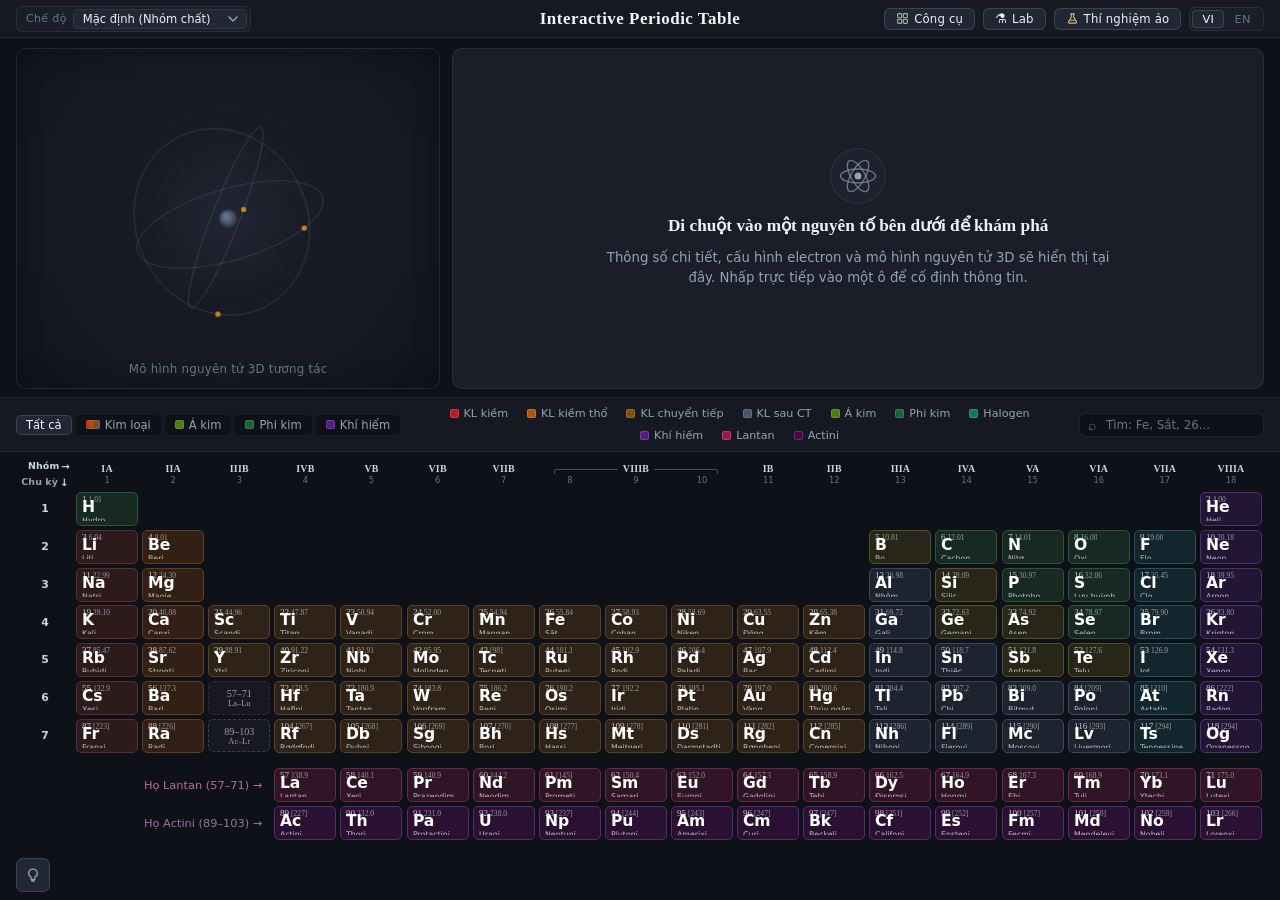
==== commit 181f0d10: "update lap mach 5" ====
--- a/chemistry/index.html
+++ b/chemistry/index.html
@@ -1104,6 +1104,21 @@
             <span class="lab-tab-sub" data-i18n-vlab="tabEquilibriumSub">Nguyên lý Le Chatelier, Van ’t Hoff &amp; đồ thị C(t)</span>
           </span>
         </button>
+        <button
+          type="button"
+          class="lab-tab-btn"
+          id="vlab-tab-titration"
+          data-vlab-tab="titration"
+          role="tab"
+          aria-selected="false"
+          aria-controls="vlab-panel-titration"
+        >
+          <span class="lab-tab-icon" aria-hidden="true">🧪</span>
+          <span class="lab-tab-copy">
+            <span class="lab-tab-title" data-i18n-vlab="tabTitration">Chuẩn độ Acid–Base</span>
+            <span class="lab-tab-sub" data-i18n-vlab="tabTitrationSub">Burette, đường cong pH(V) &amp; thực hành ẩn C₀</span>
+          </span>
+        </button>
         <button type="button" class="detail-close-btn lab-split-close" id="btn-close-vlab" aria-label="Đóng">✕</button>
       </div>
 
@@ -1113,6 +1128,9 @@
 
         <!-- TAB 2: CHEMICAL EQUILIBRIUM LAB (Le Chatelier) -->
         <div class="lab-tab-panel hidden" id="vlab-panel-equilibrium" role="tabpanel" aria-labelledby="vlab-tab-equilibrium"></div>
+
+        <!-- TAB 3: ACID-BASE TITRATION LAB -->
+        <div class="lab-tab-panel hidden" id="vlab-panel-titration" role="tabpanel" aria-labelledby="vlab-tab-titration"></div>
       </div>
 
       <div class="detail-footer lab-footer">
@@ -1620,6 +1638,7 @@
   <script src="organic-builder.js?v=20261122-2"></script>
   <script src="electrochem-lab.js"></script>
   <script src="equilibrium-lab.js"></script>
+  <script src="titration-lab.js"></script>
   <script src="tools.js"></script>
   <script src="element-details.js"></script>
   <script src="atom3d.js"></script>
--- a/chemistry/style.css
+++ b/chemistry/style.css
@@ -12003,6 +12003,427 @@
   }
 }
 
+/* ==========================================================================
+   VIRTUAL LABS TAB 3: ACID-BASE TITRATION LAB (Dark Slate Matte)
+   ========================================================================== */
+.tit-top-toolbar {
+  display: flex;
+  align-items: center;
+  justify-content: space-between;
+  gap: 10px;
+  flex-wrap: wrap;
+}
+
+.lab-preset-chip.is-tit-bad {
+  border-color: rgba(180, 74, 86, 0.42);
+  color: #e4b6bc;
+}
+
+.tit-suit-badge {
+  margin-left: auto;
+  padding: 3px 9px;
+  border-radius: 4px;
+  font-size: 0.71rem;
+  font-weight: 600;
+  border: 1px solid;
+  white-space: nowrap;
+}
+
+.tit-suit-badge.is-best,
+.tit-suit-badge.is-good {
+  color: #b5e0c9;
+  background: #142a22;
+  border-color: #2f6951;
+}
+
+.tit-suit-badge.is-warn {
+  color: #eed6a4;
+  background: #2b2217;
+  border-color: #6b542f;
+}
+
+.tit-suit-badge.is-bad {
+  color: #f2bdc2;
+  background: #331c20;
+  border-color: #8c404a;
+}
+
+.tit-ind-banner {
+  display: flex;
+  align-items: flex-start;
+  gap: 8px;
+  padding: 9px 12px;
+  border-radius: 7px;
+  font-size: 0.78rem;
+  line-height: 1.46;
+  border: 1px solid;
+}
+
+.tit-ind-banner.is-warn {
+  background: #2b2217;
+  border-color: #755830;
+  color: #f0dab1;
+}
+
+.tit-ind-banner.is-bad {
+  background: #341a20;
+  border-color: #8f3a47;
+  color: #f5c6ce;
+}
+
+.tit-warn-icon {
+  flex-shrink: 0;
+  font-size: 0.92rem;
+}
+
+.tit-telemetry-bar {
+  display: flex;
+  align-items: center;
+  justify-content: space-between;
+  gap: 10px;
+  flex-wrap: wrap;
+  padding: 9px 12px;
+  border-radius: 8px;
+  background: var(--bg-card-alt);
+  border: 1px solid var(--border-subtle);
+}
+
+.tit-eq-main {
+  font-family: var(--font-serif);
+  font-size: 1.05rem;
+  font-weight: 700;
+  color: #f8fafc;
+}
+
+.tit-telemetry-chips {
+  display: flex;
+  align-items: center;
+  flex-wrap: wrap;
+  gap: 6px;
+}
+
+.tit-tel-chip {
+  font-family: var(--font-mono);
+  font-size: 0.74rem;
+  color: var(--text-secondary);
+  padding: 3px 8px;
+  border-radius: 4px;
+  background: var(--bg-app);
+  border: 1px solid var(--border-subtle);
+}
+
+.tit-tel-chip strong {
+  color: #f8fafc;
+}
+
+.tit-tel-chip.is-gold {
+  border-color: #6b5634;
+  color: #ebd2a0;
+}
+
+.tit-tel-chip.is-gold strong {
+  color: #f5e2ba;
+}
+
+.tit-tel-chip.is-practice {
+  border-color: #4c5b75;
+  color: #adc9f5;
+  background: #17202e;
+}
+
+/* Practice Mode Grading Card */
+.tit-practice-card {
+  display: flex;
+  flex-direction: column;
+  gap: 9px;
+  padding: 11px 13px;
+  border-radius: 8px;
+  background: #181f2b;
+  border: 1px solid #4d6285;
+}
+
+.tit-practice-top {
+  display: flex;
+  align-items: center;
+  justify-content: space-between;
+  gap: 10px;
+  flex-wrap: wrap;
+}
+
+.tit-practice-check,
+.tit-fullcurve-toggle {
+  display: inline-flex;
+  align-items: center;
+  gap: 6px;
+  font-size: 0.74rem;
+  color: var(--text-secondary);
+  cursor: pointer;
+  user-select: none;
+}
+
+.tit-practice-check input,
+.tit-fullcurve-toggle input {
+  accent-color: #d4b47c;
+  cursor: pointer;
+}
+
+.tit-practice-top-btns {
+  display: inline-flex;
+  align-items: center;
+  gap: 6px;
+  flex-wrap: wrap;
+}
+
+.tit-practice-form {
+  display: flex;
+  align-items: center;
+  justify-content: space-between;
+  gap: 10px;
+  flex-wrap: wrap;
+}
+
+.tit-practice-prompt {
+  font-size: 0.78rem;
+  font-weight: 600;
+  color: #e2e8f0;
+}
+
+.tit-practice-input-row {
+  display: inline-flex;
+  align-items: center;
+  gap: 8px;
+}
+
+.tit-guess-input {
+  width: 116px;
+  padding: 6px 10px;
+  border-radius: 6px;
+  border: 1px solid var(--border-strong);
+  background: var(--bg-app);
+  color: #f8fafc;
+  font-family: var(--font-mono);
+  font-size: 0.84rem;
+  font-weight: 600;
+  outline: none;
+}
+
+.tit-guess-input:focus {
+  border-color: #d4b47c;
+}
+
+.tit-check-btn {
+  padding: 6px 14px;
+  font-size: 0.76rem;
+}
+
+.tit-grade-feedback {
+  padding: 8px 11px;
+  border-radius: 6px;
+  font-size: 0.78rem;
+  line-height: 1.45;
+  border: 1px solid;
+}
+
+.tit-grade-feedback.is-excellent {
+  background: #142a22;
+  border-color: #36785c;
+  color: #bce6cf;
+}
+
+.tit-grade-feedback.is-pass {
+  background: #1c2838;
+  border-color: #466ea8;
+  color: #c7dcf7;
+}
+
+.tit-grade-feedback.is-retry,
+.tit-grade-feedback.is-invalid {
+  background: #331d21;
+  border-color: #8c404b;
+  color: #f4c6cd;
+}
+
+.tit-grade-feedback.is-revealed {
+  background: #282217;
+  border-color: #705832;
+  color: #eed6ab;
+}
+
+/* Burette & Curve SVGs */
+.tit-apparatus-svg,
+.tit-curve-svg {
+  width: 100%;
+  height: auto;
+  max-height: 252px;
+  display: block;
+}
+
+.tit-svg-tick {
+  font-family: var(--font-mono);
+  font-size: 7.8px;
+  fill: #94a3b8;
+}
+
+.tit-svg-bur-lbl {
+  font-family: var(--font-sans);
+  font-size: 8.6px;
+  font-weight: 600;
+  fill: #94a3b8;
+}
+
+.tit-svg-bur-val {
+  font-family: var(--font-mono);
+  font-size: 10.6px;
+  font-weight: 700;
+  fill: #adc9f5;
+}
+
+.tit-svg-meter-eyebrow {
+  font-family: var(--font-sans);
+  font-size: 8.4px;
+  font-weight: 600;
+  fill: #94a3b8;
+}
+
+.tit-svg-meter-ph {
+  font-family: var(--font-mono);
+  font-size: 13px;
+  font-weight: 700;
+  fill: #e8cfa0;
+}
+
+.tit-svg-meter-ph.is-masked {
+  font-size: 10.2px;
+  fill: #94a3b8;
+}
+
+.tit-svg-ind-name {
+  font-family: var(--font-sans);
+  font-size: 8.2px;
+  font-weight: 600;
+  fill: #cbd5e1;
+}
+
+.tit-svg-axis {
+  font-family: var(--font-mono);
+  font-size: 8.4px;
+  fill: #94a3b8;
+}
+
+.tit-svg-band-lbl {
+  font-family: var(--font-sans);
+  font-size: 8.4px;
+  font-weight: 600;
+  fill: #e2e8f0;
+}
+
+.tit-svg-eq-lbl {
+  font-family: var(--font-mono);
+  font-size: 8.2px;
+  font-weight: 700;
+  fill: #ebd2a0;
+}
+
+.tit-svg-title {
+  font-family: var(--font-sans);
+  font-size: 9.4px;
+  font-weight: 600;
+  fill: #cbd5e1;
+}
+
+#tit-drop-dot.is-falling {
+  animation: titDropFall 0.42s ease-in forwards;
+}
+
+@keyframes titDropFall {
+  0% {
+    transform: translateY(0);
+    opacity: 0.95;
+  }
+  80% {
+    opacity: 0.9;
+  }
+  100% {
+    transform: translateY(42px);
+    opacity: 0;
+  }
+}
+
+.tit-drip-btns {
+  display: flex;
+  align-items: center;
+  flex-wrap: wrap;
+  gap: 5px;
+  padding-top: 4px;
+  border-top: 1px solid rgba(148, 163, 184, 0.08);
+}
+
+.tit-drip-btn {
+  padding: 4px 9px;
+  border-radius: 5px;
+  border: 1px solid var(--border-strong);
+  background: var(--bg-card);
+  color: #e2e8f0;
+  font-family: var(--font-mono);
+  font-size: 0.72rem;
+  font-weight: 600;
+  cursor: pointer;
+  transition: background-color 0.14s ease, border-color 0.14s ease;
+}
+
+.tit-drip-btn:hover {
+  background: #2b3244;
+  border-color: #7aa2f7;
+  color: #ffffff;
+}
+
+.tit-drip-btn.is-fine {
+  background: #1a2433;
+  border-color: #3e67a8;
+  color: #b7d1fa;
+}
+
+.tit-reset-vol {
+  margin-left: auto;
+  font-size: 0.71rem;
+  padding: 4px 9px;
+}
+
+.tit-curve-legend {
+  display: flex;
+  align-items: center;
+  gap: 7px;
+  font-size: 0.71rem;
+  color: var(--text-secondary);
+  padding-top: 4px;
+  border-top: 1px solid rgba(148, 163, 184, 0.08);
+}
+
+.tit-leg-swatch {
+  width: 14px;
+  height: 10px;
+  border-radius: 2px;
+  border: 1px dashed;
+  display: inline-block;
+  flex-shrink: 0;
+}
+
+.tit-sliders-row {
+  display: grid;
+  grid-template-columns: repeat(3, minmax(0, 1fr));
+  gap: 10px;
+}
+
+.echem-slider-box.is-disabled-box {
+  opacity: 0.55;
+}
+
+@media (max-width: 820px) {
+  .tit-sliders-row {
+    grid-template-columns: 1fr;
+  }
+}
+
 @media (prefers-reduced-motion: reduce) {
   .mobile-lock-bar,
   .mobile-lock-bar.is-entering,
@@ -12021,7 +12442,8 @@
   .echem-e-rtl .echem-e-dot,
   .echem-svg-bubble,
   .echem-bridge-ion.is-drifting,
-  .eq-mol-particle {
+  .eq-mol-particle,
+  #tit-drop-dot.is-falling {
     transition: none;
     animation: none;
   }
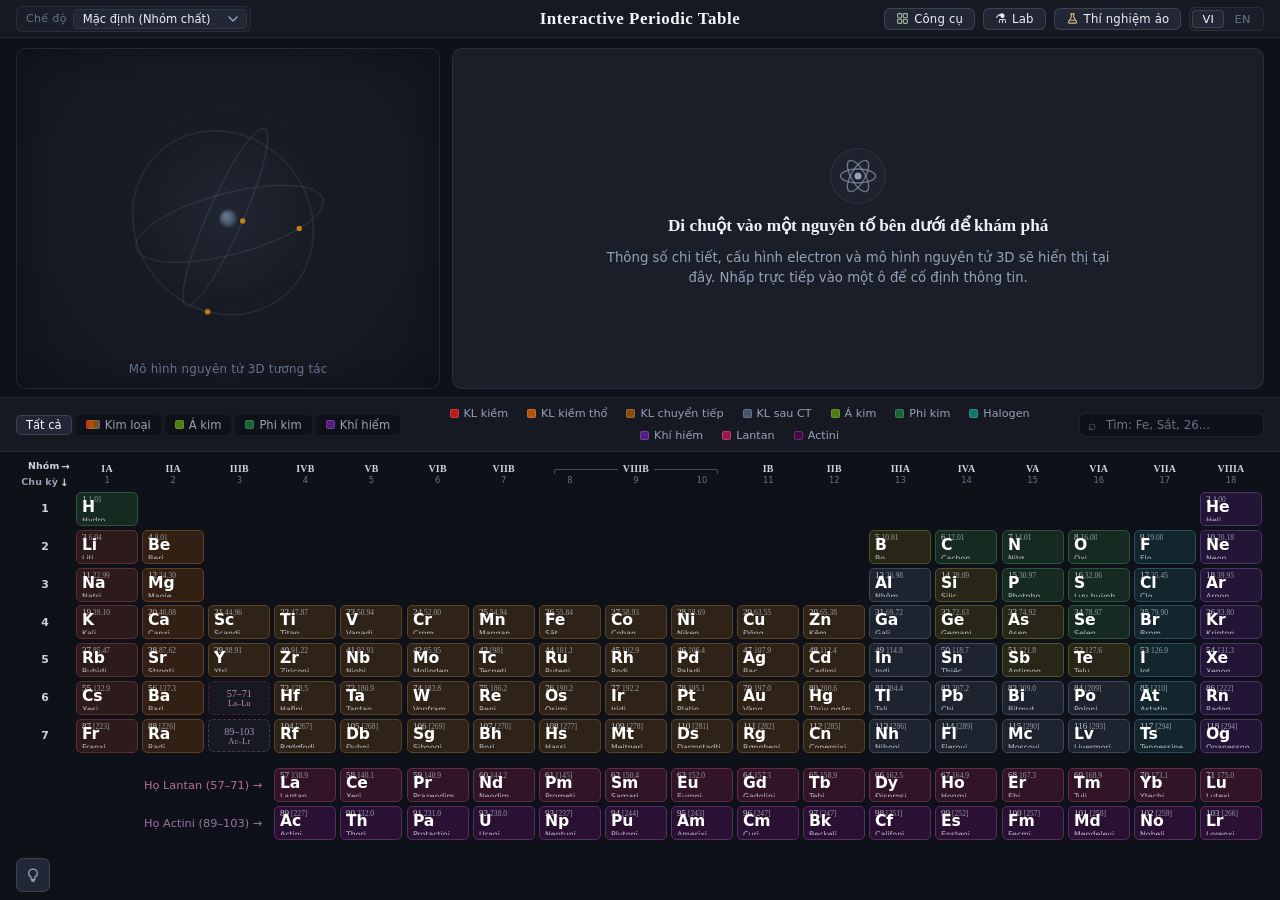
==== commit 1115f3f9: "small optimization" ====
--- a/chemistry/index.html
+++ b/chemistry/index.html
@@ -4,7 +4,7 @@
   <meta charset="UTF-8" />
   <meta name="viewport" content="width=device-width, initial-scale=1.0" />
   <title>Interactive Periodic Table</title>
-  <link rel="stylesheet" href="style.css?v=20261122-2" />
+  <link rel="stylesheet" href="style.css?v=20261122-5" />
 </head>
 <body>
   <div class="app-shell">
@@ -992,10 +992,22 @@
                   <div class="org-search-dropdown" id="org-search-dropdown" role="listbox"></div>
                 </div>
               </div>
-              <div class="org-zoom-controls" role="group" aria-label="Thu phóng mô hình">
-                <button type="button" class="org-zoom-btn" id="org-btn-zoom-out" title="Thu nhỏ" aria-label="Thu nhỏ">−</button>
-                <button type="button" class="org-zoom-readout mono" id="org-btn-zoom-reset" title="Đặt lại thu phóng (100%)">100%</button>
-                <button type="button" class="org-zoom-btn" id="org-btn-zoom-in" title="Phóng to" aria-label="Phóng to">+</button>
+              <div class="org-stage-top-right">
+                <button
+                  type="button"
+                  class="org-autotidy-btn active"
+                  id="org-btn-autotidy"
+                  aria-pressed="true"
+                  title="Tự động sắp xếp mô hình sau 10s không thao tác"
+                >
+                  <span class="org-autotidy-dot" aria-hidden="true"></span>
+                  <span class="org-autotidy-lbl" id="org-autotidy-label" data-i18n-org="autoTidyBtn">Tự sắp xếp</span>
+                </button>
+                <div class="org-zoom-controls" role="group" aria-label="Thu phóng mô hình">
+                  <button type="button" class="org-zoom-btn" id="org-btn-zoom-out" title="Thu nhỏ" aria-label="Thu nhỏ">−</button>
+                  <button type="button" class="org-zoom-readout mono" id="org-btn-zoom-reset" title="Đặt lại thu phóng (100%)">100%</button>
+                  <button type="button" class="org-zoom-btn" id="org-btn-zoom-in" title="Phóng to" aria-label="Phóng to">+</button>
+                </div>
               </div>
               <div class="org-svg-host" id="org-svg-host" aria-live="polite"></div>
               <div class="org-stage-hint" id="org-stage-hint" data-i18n-org="stageHint">
@@ -1101,7 +1113,7 @@
           <span class="lab-tab-icon" aria-hidden="true">⚖</span>
           <span class="lab-tab-copy">
             <span class="lab-tab-title" data-i18n-vlab="tabEquilibrium">Cân bằng hóa học</span>
-            <span class="lab-tab-sub" data-i18n-vlab="tabEquilibriumSub">Nguyên lý Le Chatelier, Van ’t Hoff &amp; đồ thị C(t)</span>
+            <span class="lab-tab-sub" data-i18n-vlab="tabEquilibriumSub">Nguyên lý Le Chatelier, Van 't Hoff &amp; đồ thị C(t)</span>
           </span>
         </button>
         <button
@@ -1635,10 +1647,10 @@
   <script src="organic-data.js?v=20261122-2"></script>
   <script src="reactions-organic-data.js"></script>
   <script src="reactions.js"></script>
-  <script src="organic-builder.js?v=20261122-2"></script>
-  <script src="electrochem-lab.js"></script>
-  <script src="equilibrium-lab.js"></script>
-  <script src="titration-lab.js"></script>
+  <script src="organic-builder.js?v=20261122-7"></script>
+  <script src="electrochem-lab.js?v=20261122-4"></script>
+  <script src="equilibrium-lab.js?v=20261122-4"></script>
+  <script src="titration-lab.js?v=20261122-4"></script>
   <script src="tools.js"></script>
   <script src="element-details.js"></script>
   <script src="atom3d.js"></script>
--- a/chemistry/style.css
+++ b/chemistry/style.css
@@ -35,7 +35,7 @@
 
   --font-sans: 'Inter', 'Segoe UI', system-ui, -apple-system, BlinkMacSystemFont, Roboto, Arial, sans-serif;
   --font-serif: 'Cambria', 'Georgia', 'Times New Roman', serif;
-  --font-mono: 'JetBrains Mono', 'Cascadia Code', 'Consolas', 'Courier New', monospace;
+  --font-mono: 'Consolas', 'Segoe UI', system-ui, -apple-system, monospace;
   --ease-out: cubic-bezier(0.22, 1, 0.36, 1);
 }
 
@@ -2544,9 +2544,10 @@
   border: 1px solid var(--border-subtle);
   background: var(--bg-card-alt);
   color: #cbd5e1;
-  font-family: var(--font-mono);
-  font-size: 0.73rem;
-  font-weight: 500;
+  font-family: var(--font-sans);
+  font-variant-numeric: tabular-nums;
+  font-size: 0.75rem;
+  font-weight: 600;
   cursor: pointer;
   transition: background-color 0.15s ease, border-color 0.15s ease, color 0.15s ease;
 }
@@ -10108,11 +10109,84 @@
   background: #12161f;
 }
 
-.org-zoom-controls {
+.org-stage-top-right {
   position: absolute;
   top: 8px;
   right: 8px;
   z-index: 4;
+  display: inline-flex;
+  align-items: center;
+  gap: 6px;
+}
+
+.org-autotidy-btn {
+  display: inline-flex;
+  align-items: center;
+  justify-content: center;
+  gap: 6px;
+  min-width: 96px;
+  height: 26px;
+  padding: 0 9px;
+  border-radius: 5px;
+  background: rgba(22, 26, 36, 0.88);
+  border: 1px solid var(--border-subtle);
+  color: var(--text-secondary);
+  font-family: var(--font-sans);
+  font-size: 0.72rem;
+  font-weight: 600;
+  cursor: pointer;
+  user-select: none;
+  white-space: nowrap;
+  transition:
+    background-color 0.22s var(--ease-out),
+    border-color 0.22s var(--ease-out),
+    color 0.22s var(--ease-out),
+    box-shadow 0.22s var(--ease-out),
+    transform 0.14s var(--ease-out);
+}
+
+.org-autotidy-btn:hover {
+  background: #252c38;
+  border-color: var(--border-strong);
+  color: #f1f5f9;
+}
+
+.org-autotidy-btn:active {
+  transform: scale(0.97);
+}
+
+.org-autotidy-btn.active {
+  background: rgba(43, 35, 22, 0.92);
+  border-color: #c49f60;
+  color: #f6e4c1;
+  box-shadow: 0 0 10px rgba(212, 180, 124, 0.14);
+}
+
+.org-autotidy-dot {
+  width: 7.5px;
+  height: 7.5px;
+  border-radius: 50%;
+  background: rgba(100, 116, 139, 0.25);
+  border: 1.5px solid #64748b;
+  flex-shrink: 0;
+  transform: scale(0.92);
+  transition:
+    background-color 0.22s var(--ease-out),
+    border-color 0.22s var(--ease-out),
+    box-shadow 0.24s var(--ease-out),
+    transform 0.22s var(--ease-out);
+}
+
+.org-autotidy-btn.active .org-autotidy-dot {
+  background: #f5c451;
+  border-color: #fde68a;
+  box-shadow:
+    0 0 6px rgba(245, 196, 81, 0.85),
+    0 0 12px rgba(245, 196, 81, 0.42);
+  transform: scale(1.06);
+}
+
+.org-zoom-controls {
   display: inline-flex;
   align-items: center;
   border-radius: 5px;
@@ -11041,7 +11115,8 @@
   border: 1px solid var(--border-strong);
   background: var(--bg-app);
   color: var(--text-primary);
-  font-family: var(--font-mono);
+  font-family: var(--font-sans);
+  font-variant-numeric: tabular-nums;
   font-size: 0.81rem;
   font-weight: 500;
   outline: none;
@@ -11498,7 +11573,8 @@
 }
 
 .echem-slider-top strong {
-  font-family: var(--font-mono);
+  font-family: var(--font-sans);
+  font-variant-numeric: tabular-nums;
   font-size: 0.81rem;
   color: #ebd2a0;
 }
@@ -11677,13 +11753,25 @@
 }
 
 .eq-kq-chip {
-  font-family: var(--font-mono);
+  font-family: var(--font-sans);
+  font-variant-numeric: tabular-nums;
   font-size: 0.75rem;
   color: var(--text-secondary);
   padding: 2px 8px;
   border-radius: 4px;
   background: var(--bg-app);
   border: 1px solid var(--border-subtle);
+}
+
+.eq-kq-chip sub,
+.eq-eq-formula sub,
+.eq-leg-item sub,
+.eq-conc-pill sub,
+.eq-sp-ctrl-info sub,
+.lab-preset-chip sub {
+  font-size: 0.74em;
+  line-height: 0;
+  vertical-align: -0.2em;
 }
 
 .eq-kq-chip strong {
@@ -11733,8 +11821,10 @@
   display: inline-flex;
   align-items: center;
   gap: 4px;
-  font-family: var(--font-mono);
-  font-size: 0.7rem;
+  font-family: var(--font-sans);
+  font-variant-numeric: tabular-nums;
+  font-size: 0.72rem;
+  font-weight: 600;
   color: #cbd5e1;
 }
 
@@ -11754,20 +11844,24 @@
 }
 
 .eq-svg-axis-txt {
-  font-family: var(--font-mono);
+  font-family: var(--font-sans);
+  font-variant-numeric: tabular-nums;
   font-size: 8.6px;
+  font-weight: 500;
   fill: #94a3b8;
 }
 
 .eq-svg-caption {
-  font-family: var(--font-mono);
+  font-family: var(--font-sans);
+  font-variant-numeric: tabular-nums;
   font-size: 9.2px;
   font-weight: 600;
   fill: #cbd5e1;
 }
 
 .eq-svg-marker-txt {
-  font-family: var(--font-mono);
+  font-family: var(--font-sans);
+  font-variant-numeric: tabular-nums;
   font-size: 8px;
   font-weight: 700;
   fill: #ebd2a0;
@@ -11811,8 +11905,9 @@
   border-radius: 4px;
   background: var(--bg-app);
   border: 1px solid var(--border-subtle);
-  font-family: var(--font-mono);
-  font-size: 0.72rem;
+  font-family: var(--font-sans);
+  font-variant-numeric: tabular-nums;
+  font-size: 0.73rem;
 }
 
 .eq-sp-dot {
@@ -11892,7 +11987,8 @@
 }
 
 .eq-sp-ctrl-info strong {
-  font-family: var(--font-mono);
+  font-family: var(--font-sans);
+  font-variant-numeric: tabular-nums;
   color: #f8fafc;
 }
 
@@ -11943,7 +12039,13 @@
 }
 
 .eq-cat-toggle {
-  padding: 5px 12px;
+  display: inline-flex;
+  align-items: center;
+  justify-content: center;
+  gap: 7px;
+  min-width: 96px;
+  height: 28px;
+  padding: 0 12px;
   border-radius: 5px;
   border: 1px solid var(--border-strong);
   background: var(--bg-card);
@@ -11952,18 +12054,54 @@
   font-size: 0.74rem;
   font-weight: 600;
   cursor: pointer;
-  transition: background-color 0.14s ease, border-color 0.14s ease, color 0.14s ease;
+  flex-shrink: 0;
+  user-select: none;
+  transition:
+    background-color 0.24s var(--ease-out),
+    border-color 0.24s var(--ease-out),
+    color 0.24s var(--ease-out),
+    box-shadow 0.24s var(--ease-out),
+    transform 0.14s var(--ease-out);
 }
 
 .eq-cat-toggle:hover {
   color: #ffffff;
   border-color: #94a3b8;
+}
+
+.eq-cat-toggle:active {
+  transform: scale(0.97);
 }
 
 .eq-cat-toggle.active {
   background: #2b2316;
   border-color: #c49f60;
   color: #f6e4c1;
+  box-shadow: 0 0 10px rgba(212, 180, 124, 0.14);
+}
+
+.eq-cat-dot {
+  width: 8px;
+  height: 8px;
+  border-radius: 50%;
+  background: rgba(100, 116, 139, 0.25);
+  border: 1.5px solid #64748b;
+  flex-shrink: 0;
+  transform: scale(0.92);
+  transition:
+    background-color 0.24s var(--ease-out),
+    border-color 0.24s var(--ease-out),
+    box-shadow 0.26s var(--ease-out),
+    transform 0.24s var(--ease-out);
+}
+
+.eq-cat-toggle.active .eq-cat-dot {
+  background: #f5c451;
+  border-color: #fde68a;
+  box-shadow:
+    0 0 6px rgba(245, 196, 81, 0.85),
+    0 0 12px rgba(245, 196, 81, 0.42);
+  transform: scale(1.06);
 }
 
 .eq-cat-note {
@@ -12103,7 +12241,8 @@
 }
 
 .tit-tel-chip {
-  font-family: var(--font-mono);
+  font-family: var(--font-sans);
+  font-variant-numeric: tabular-nums;
   font-size: 0.74rem;
   color: var(--text-secondary);
   padding: 3px 8px;
